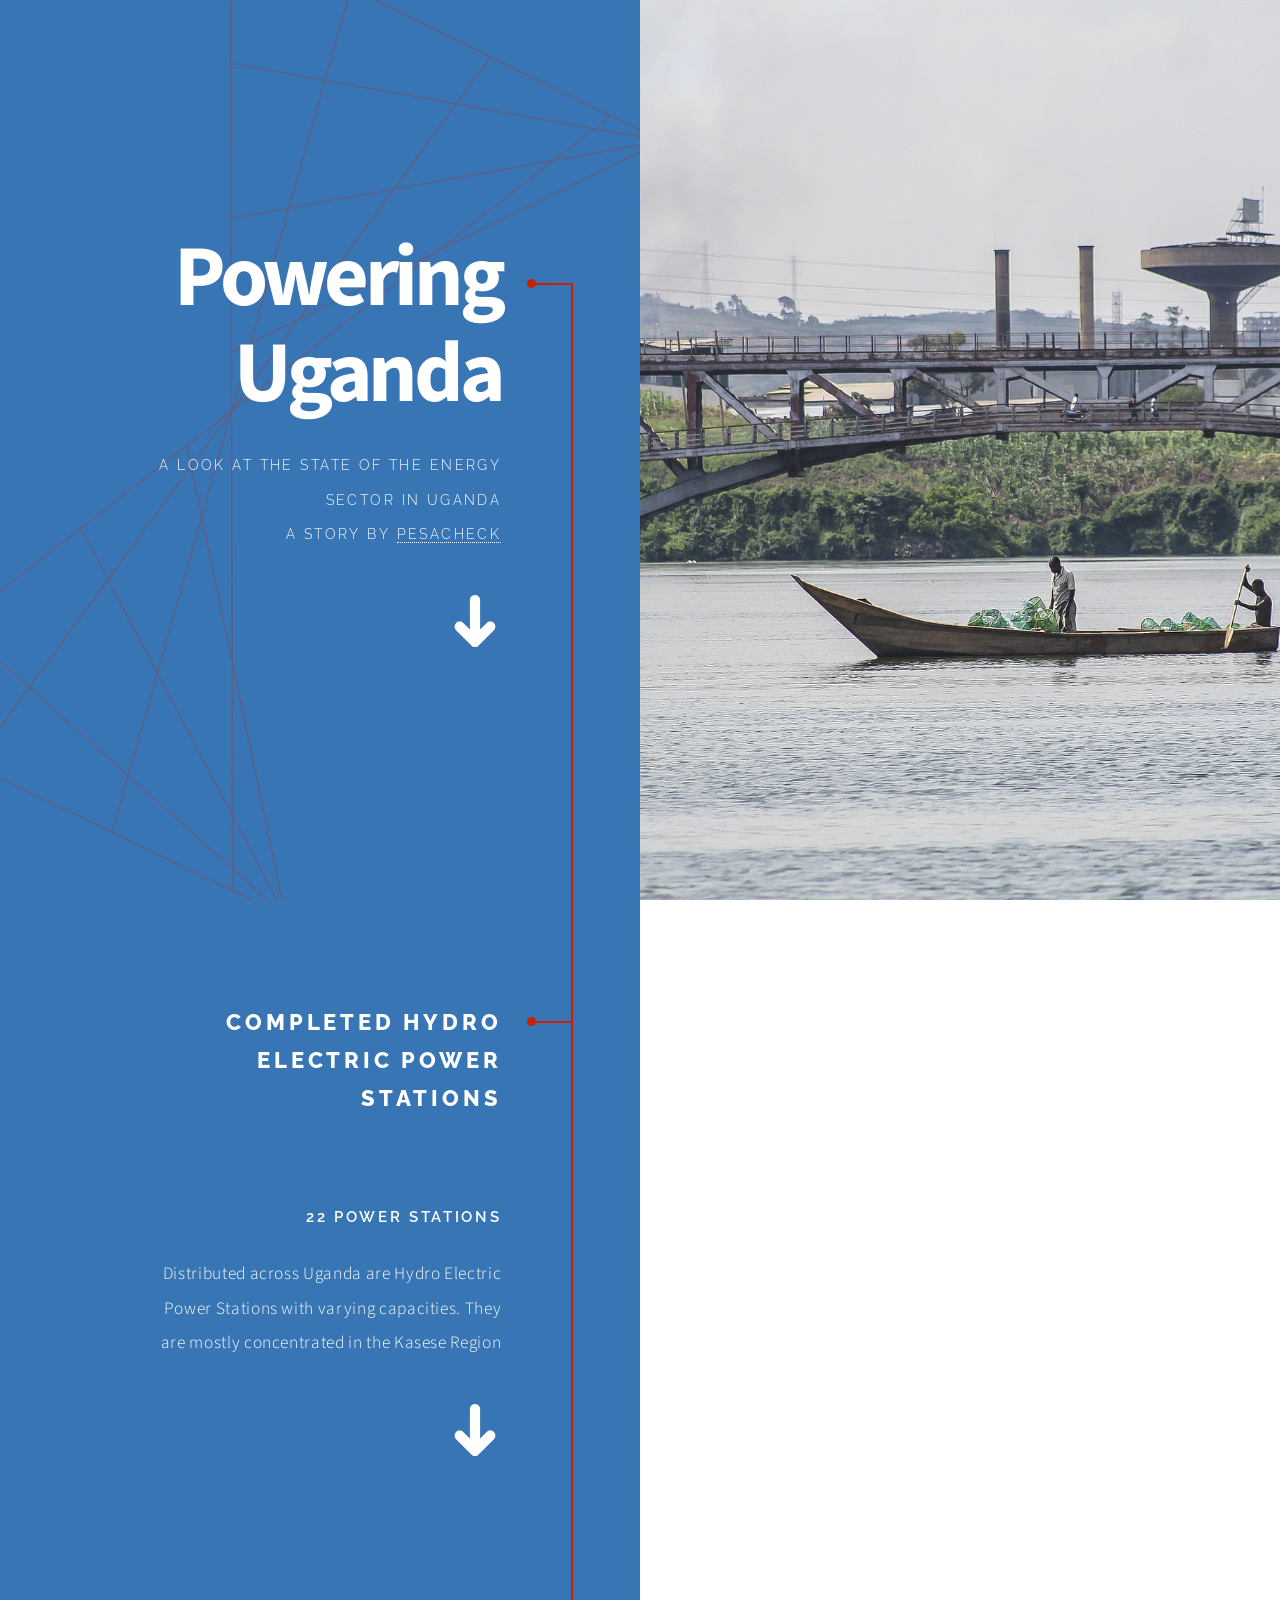
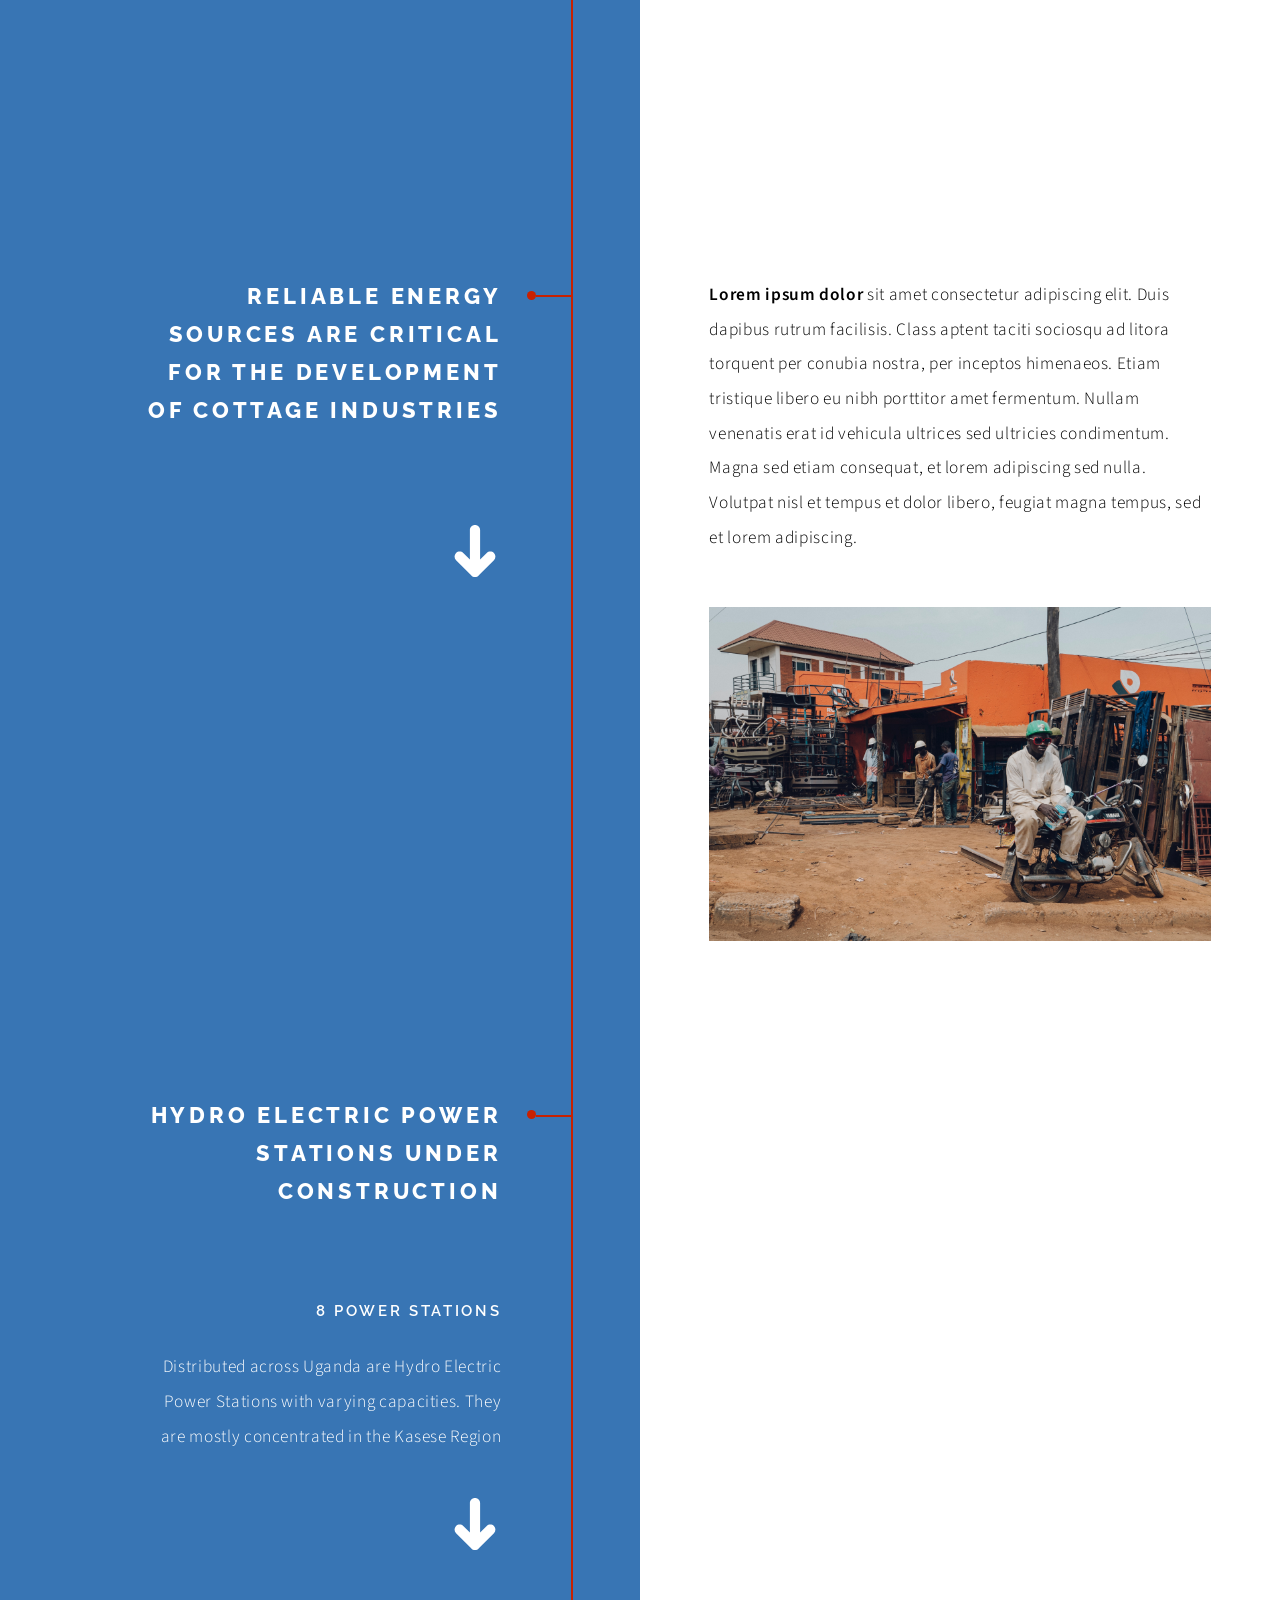
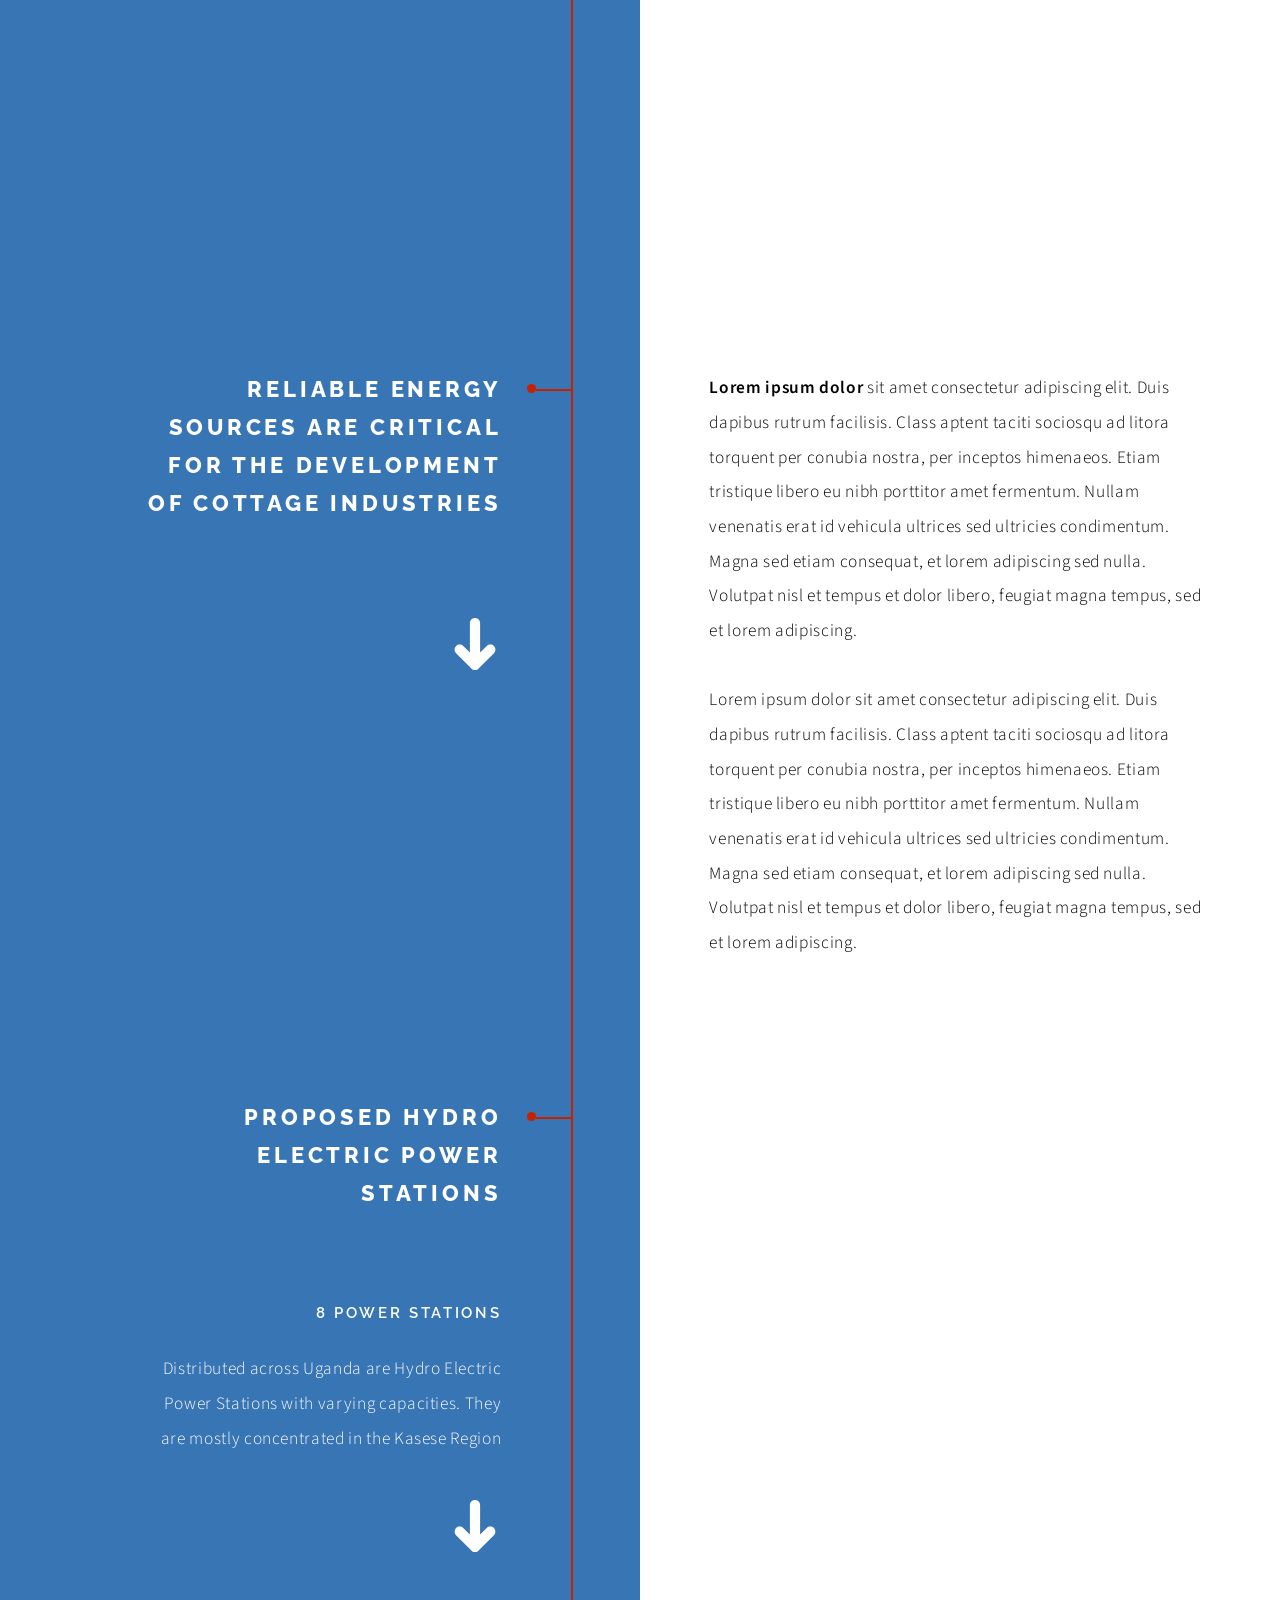
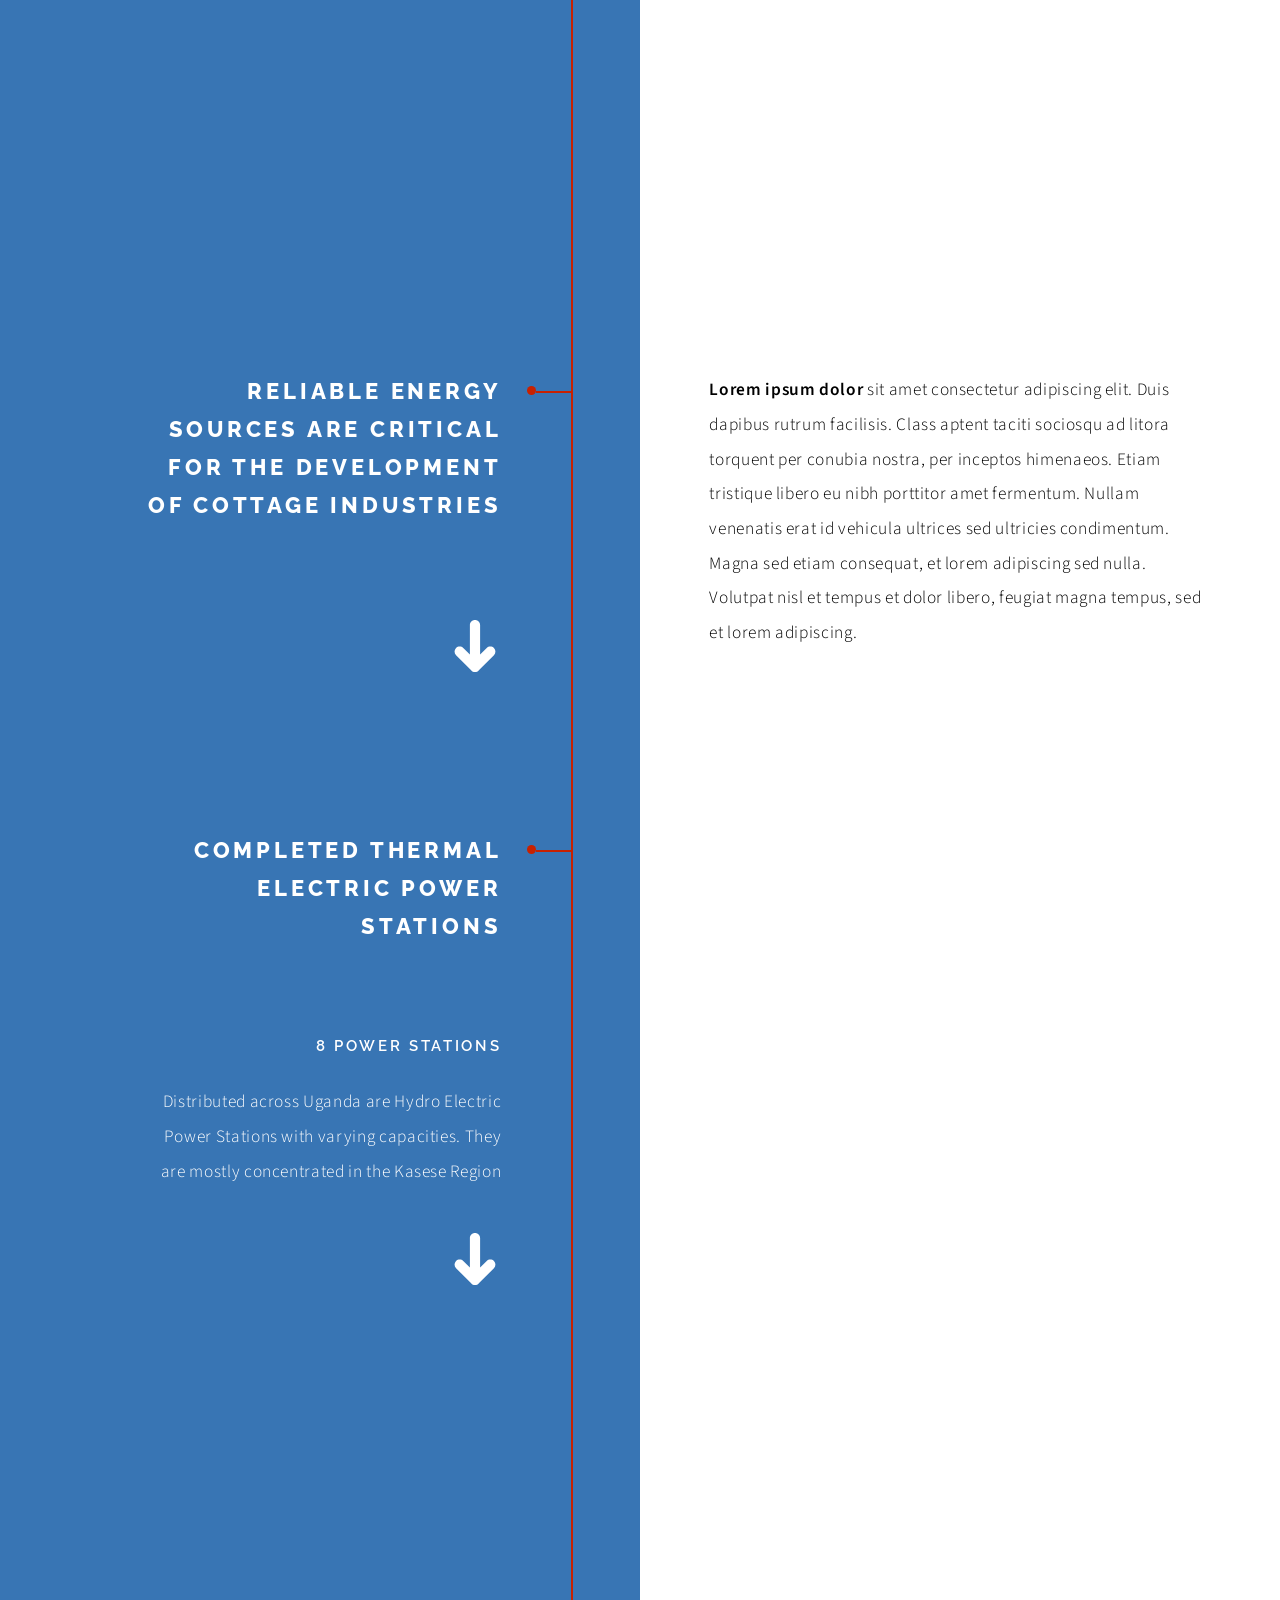
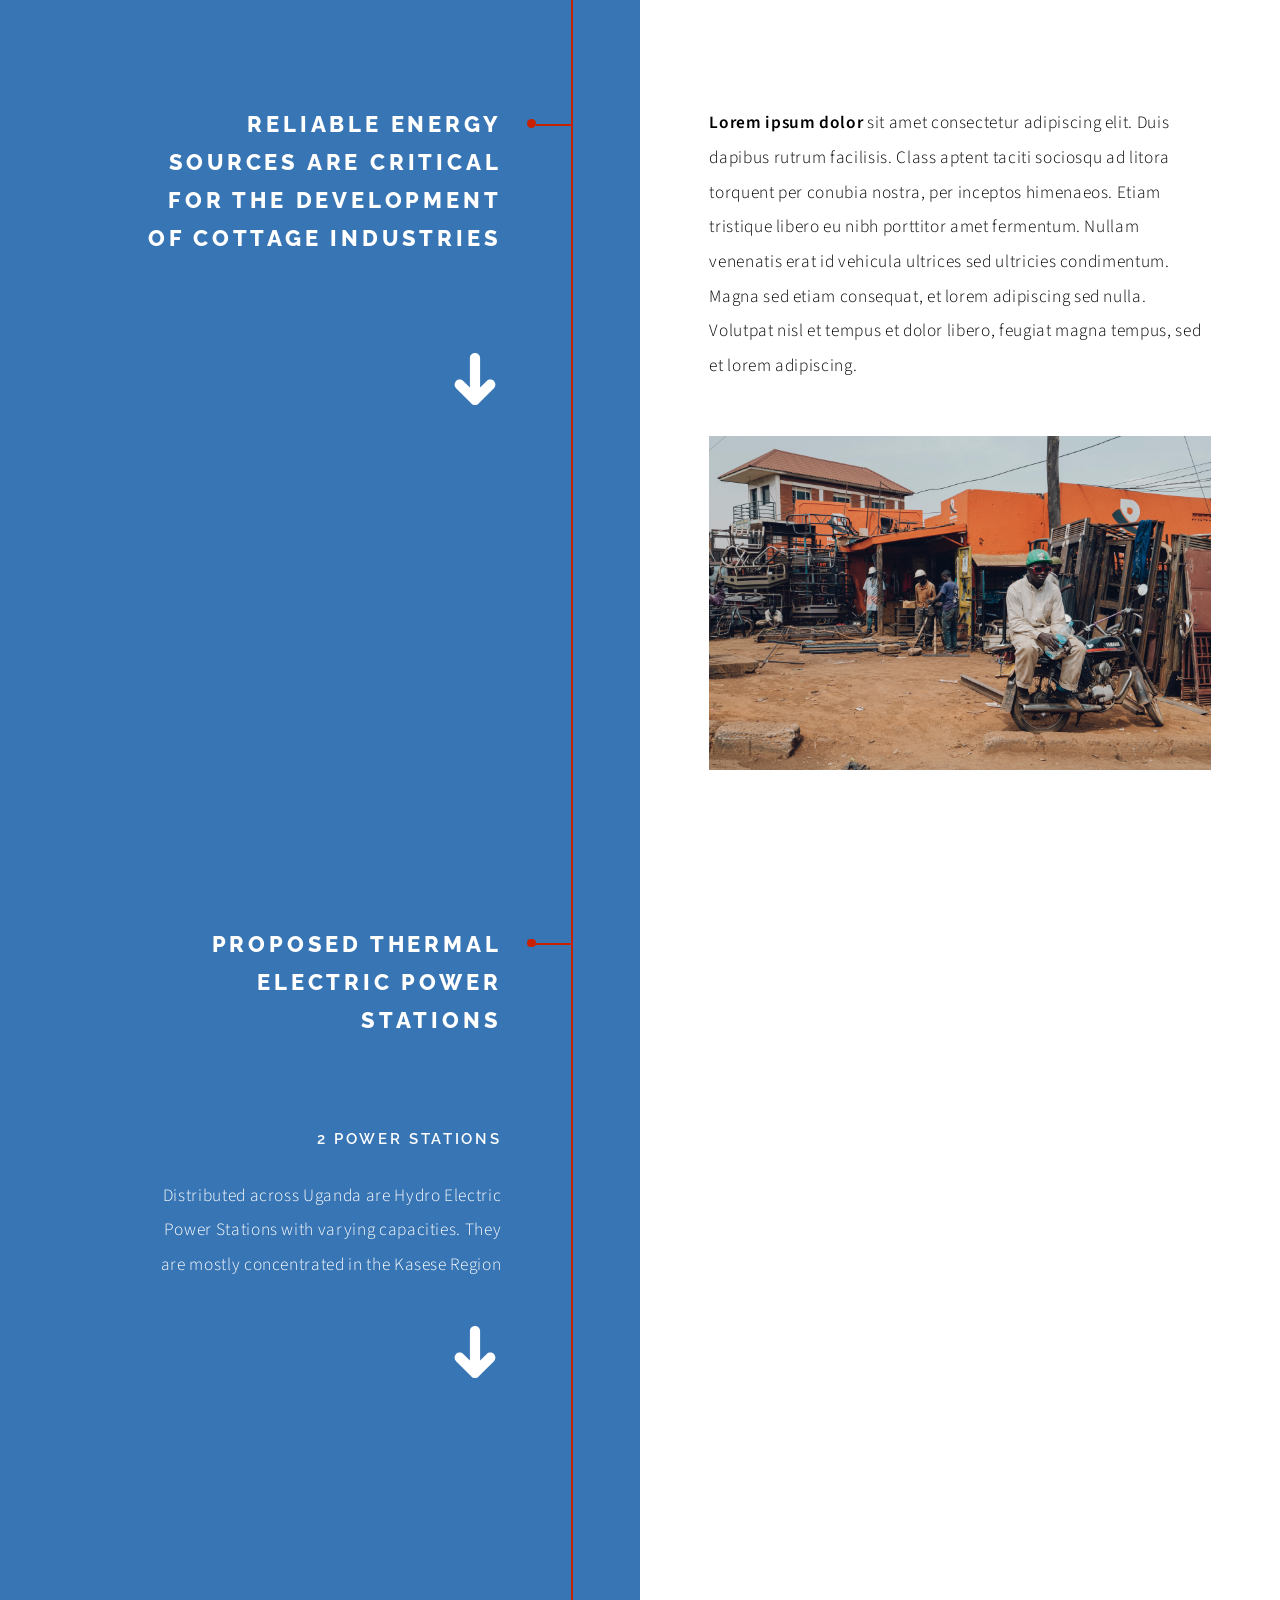
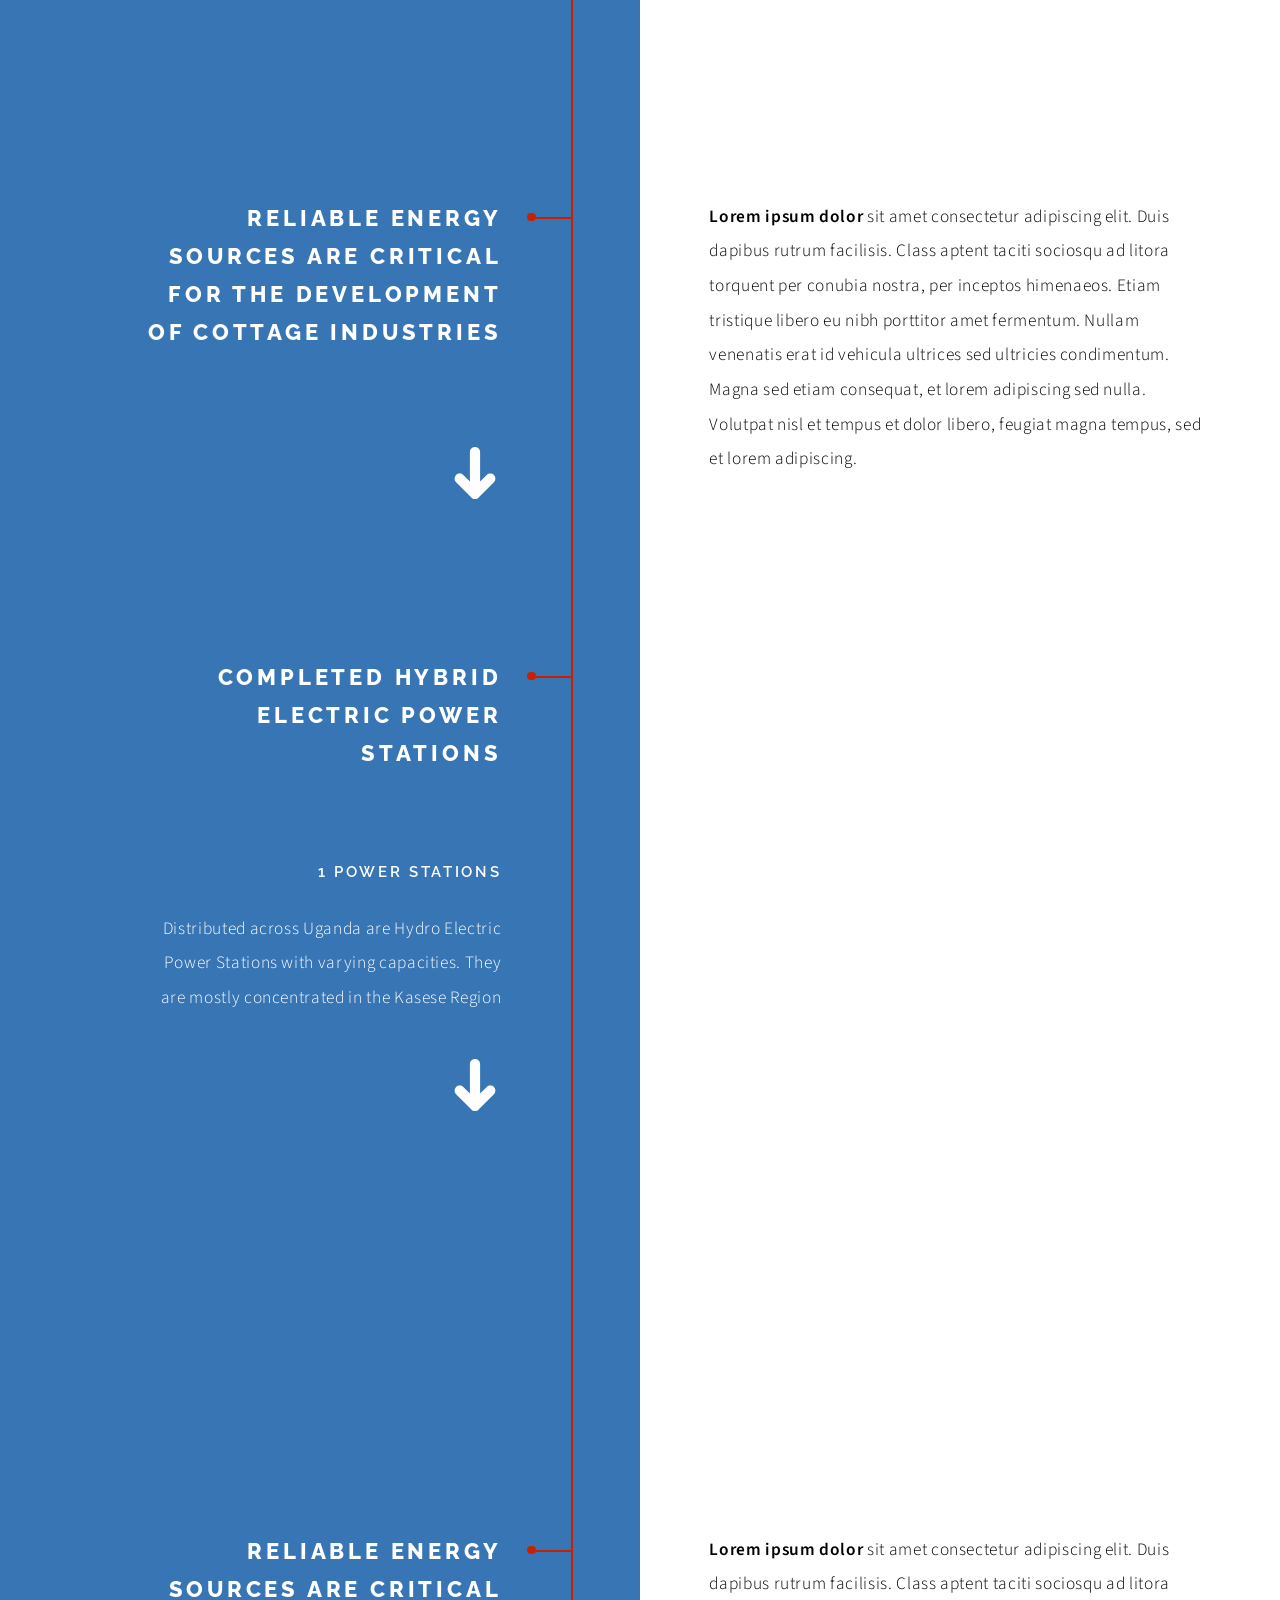
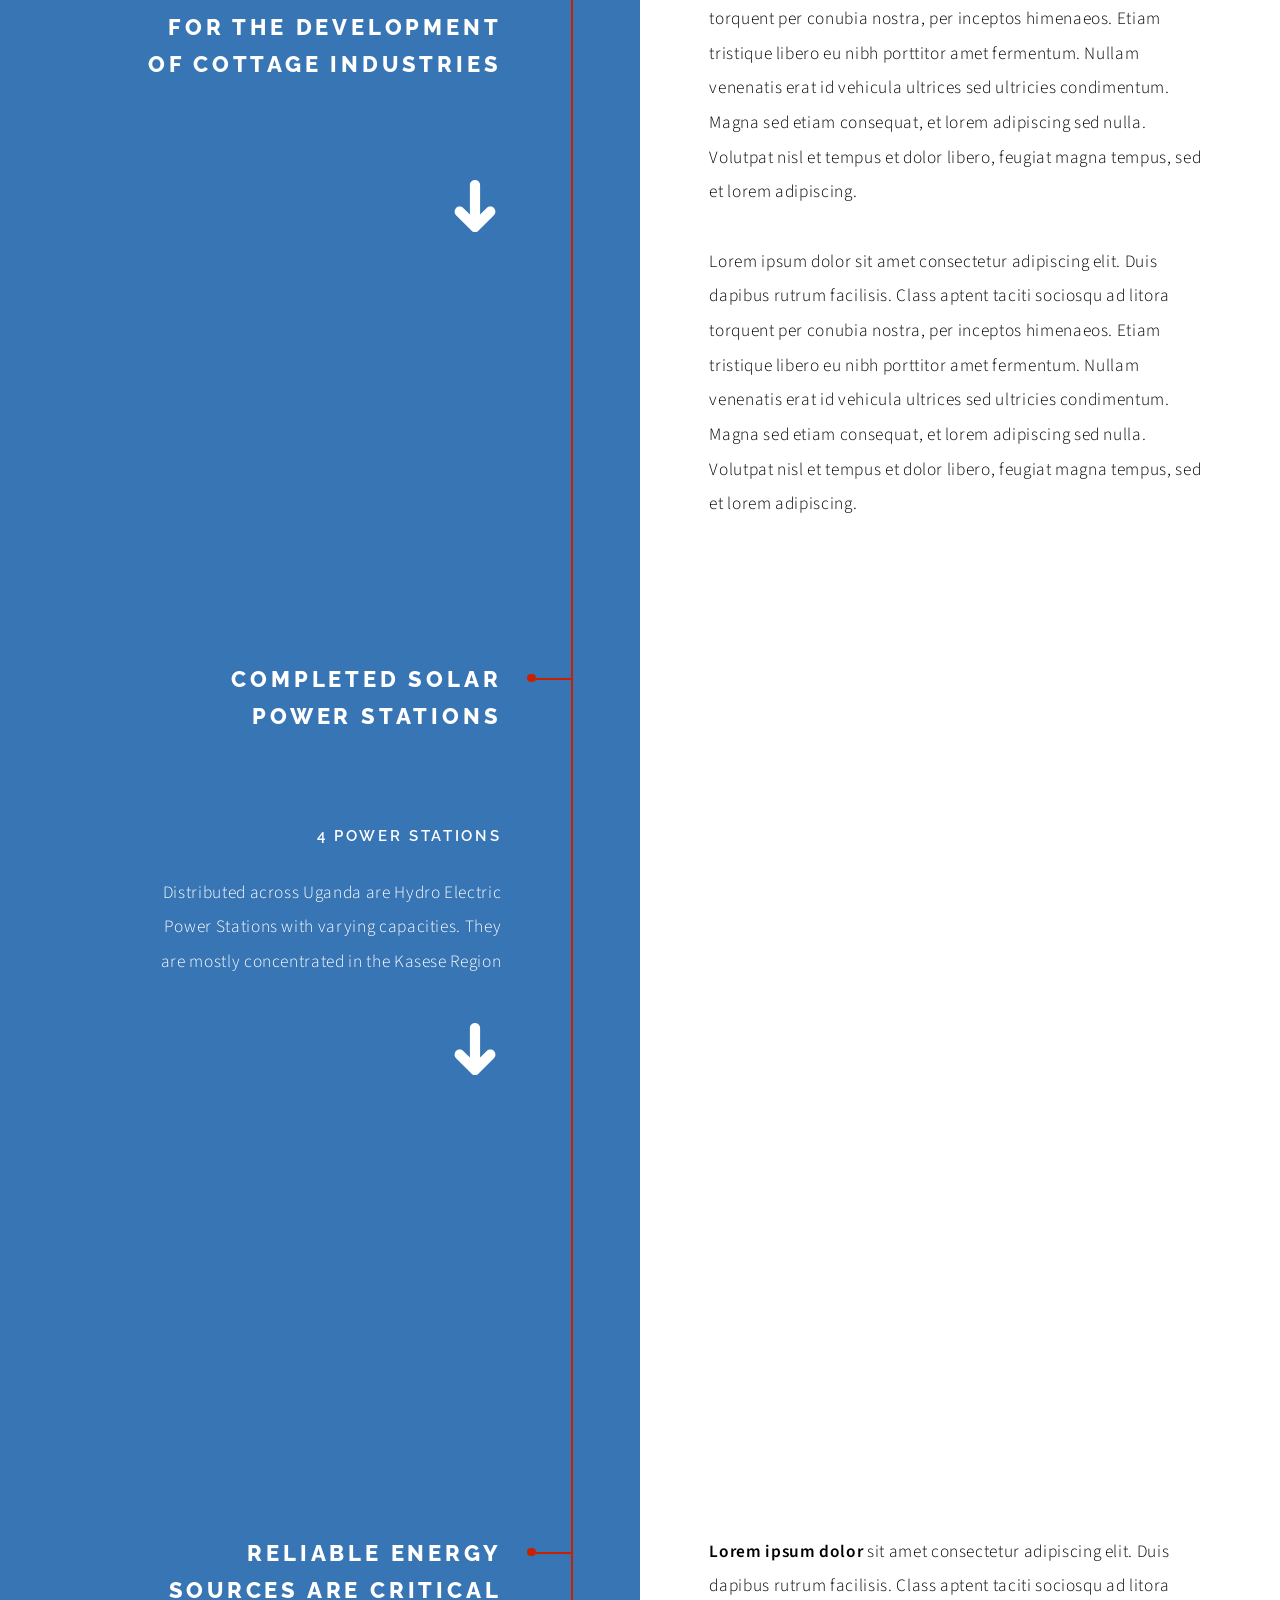
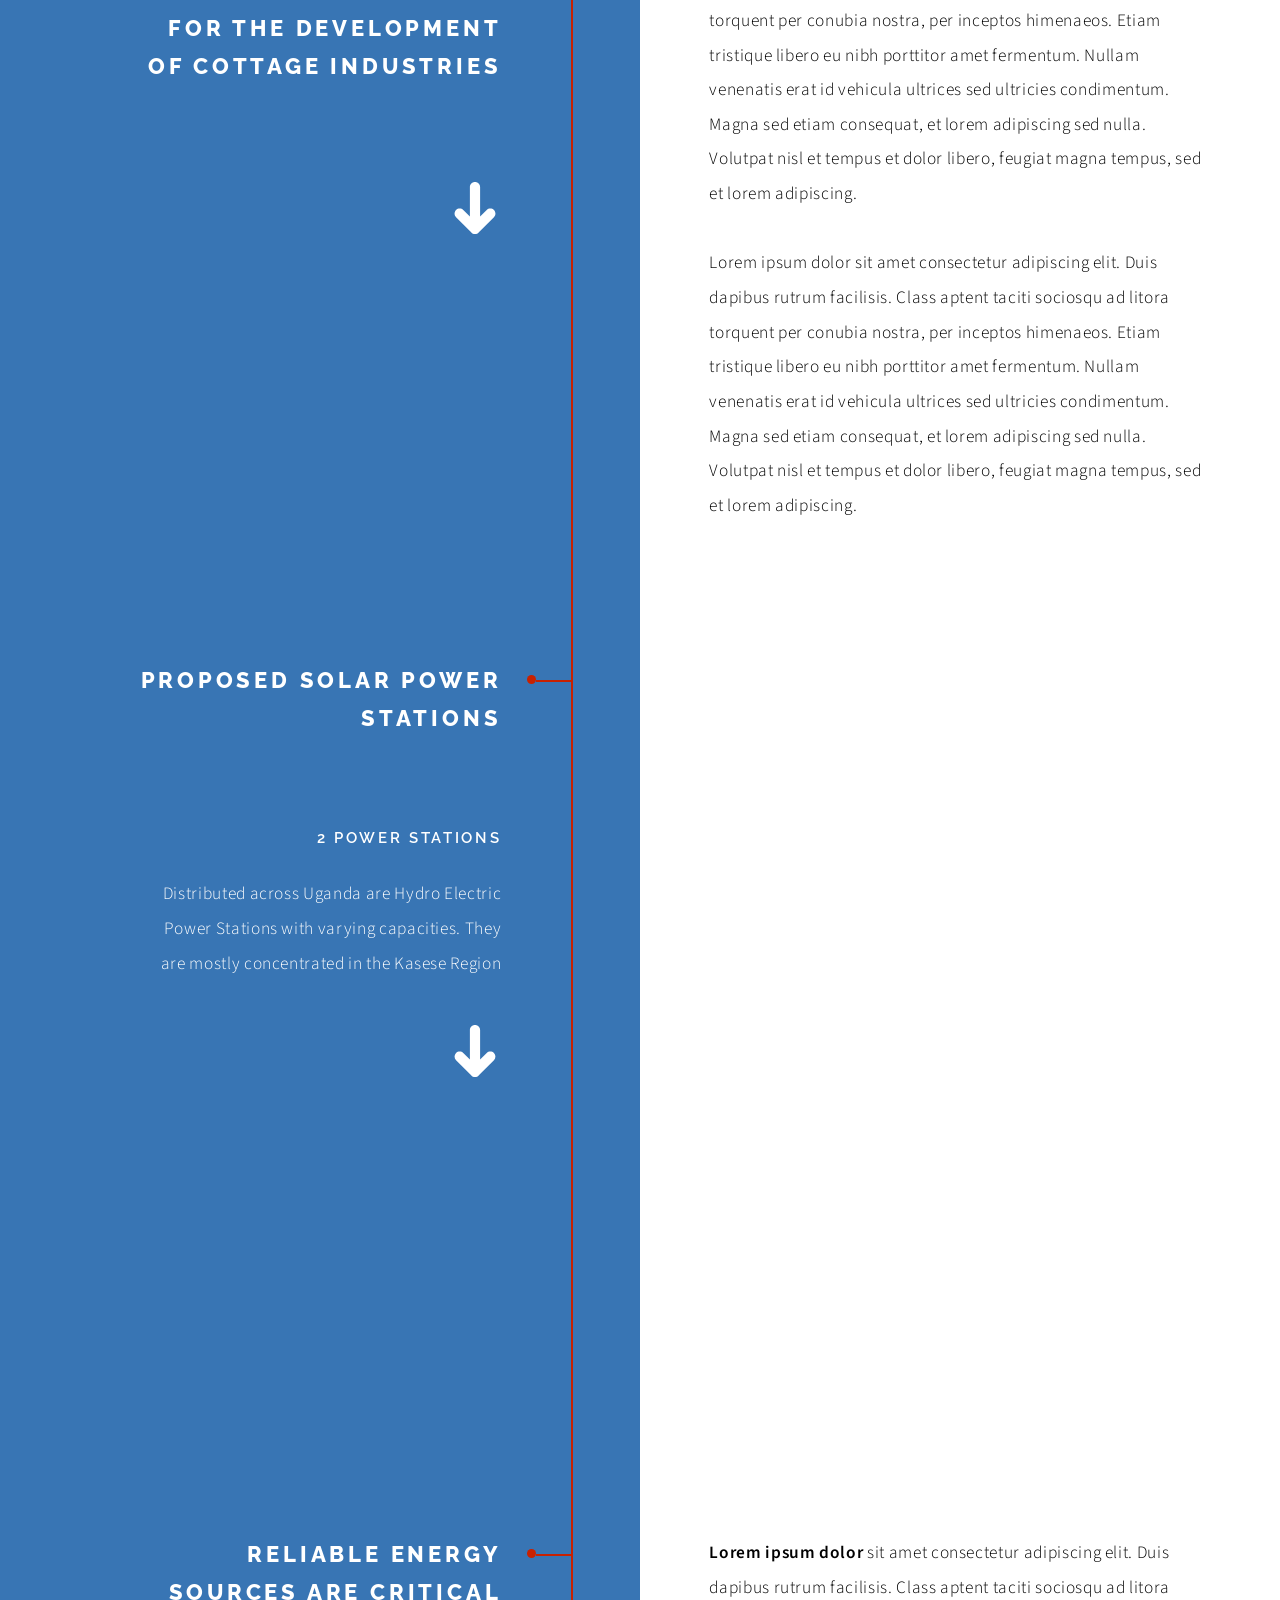
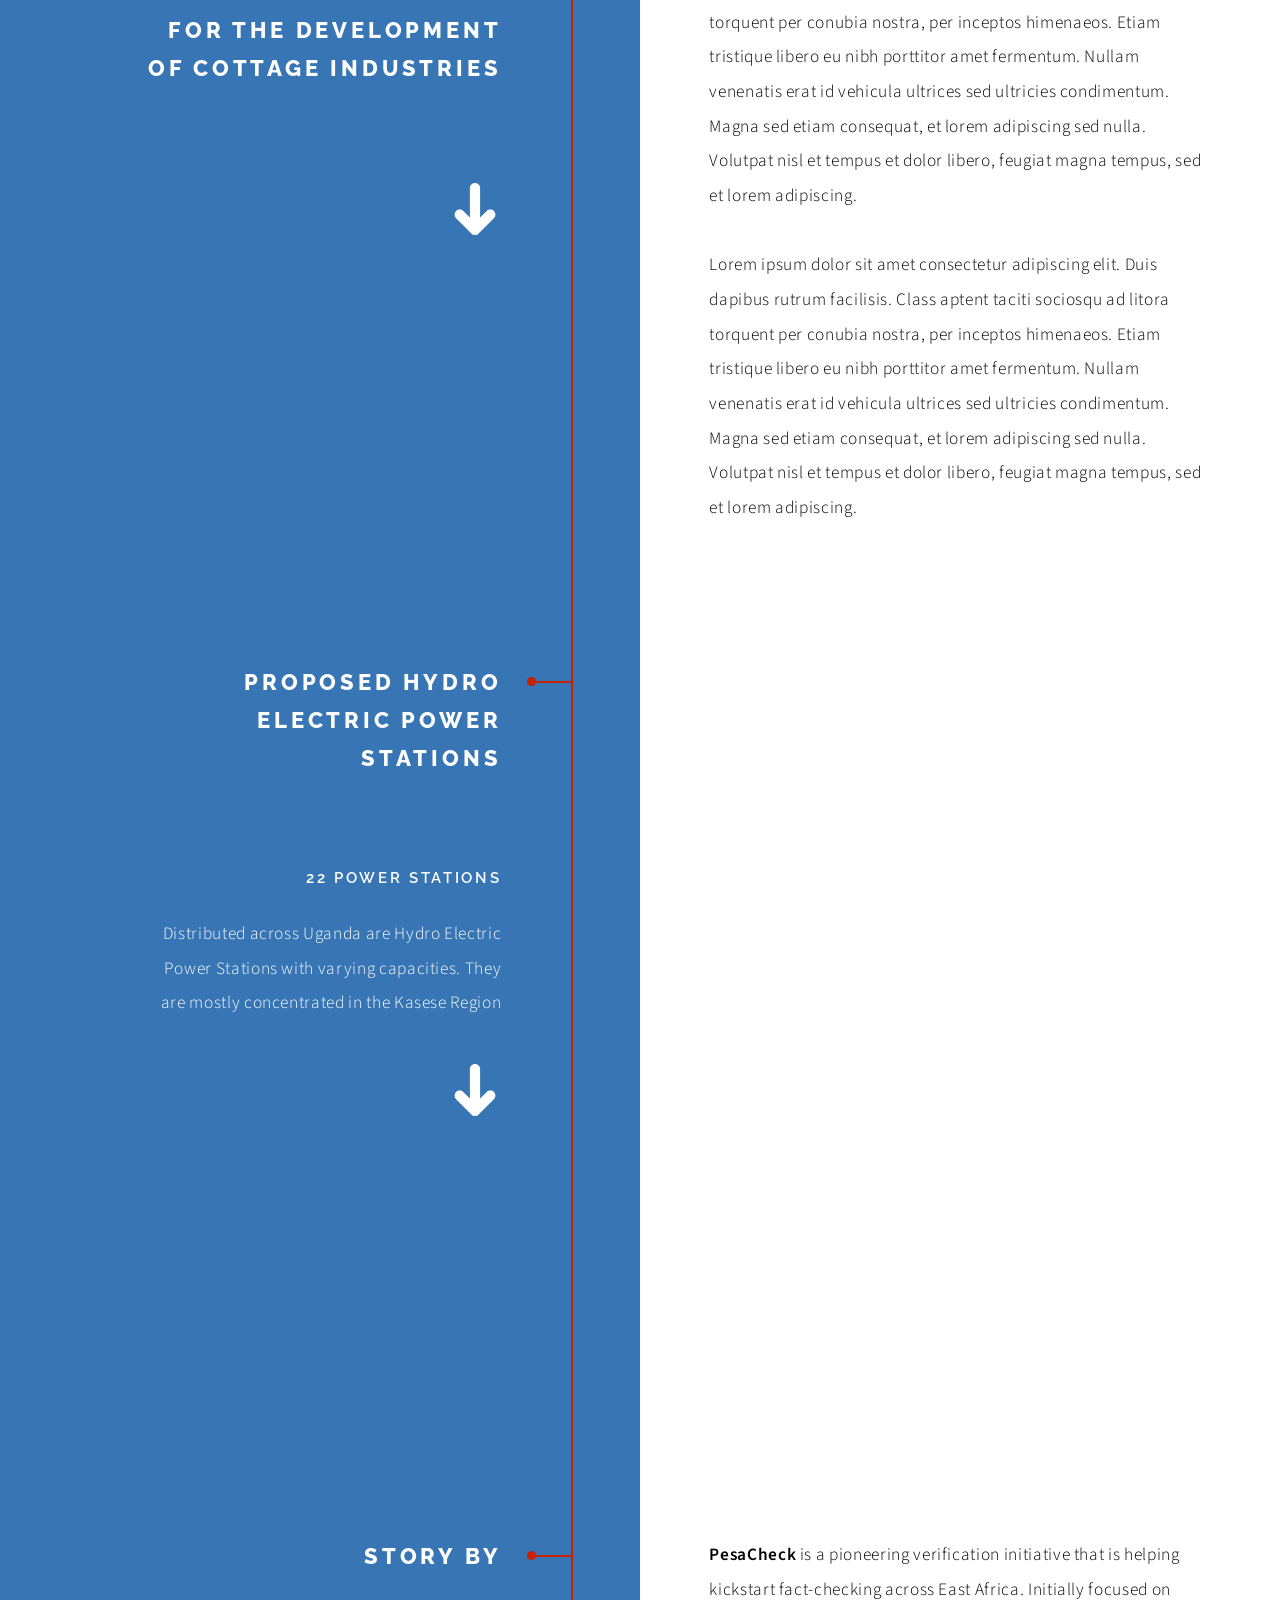
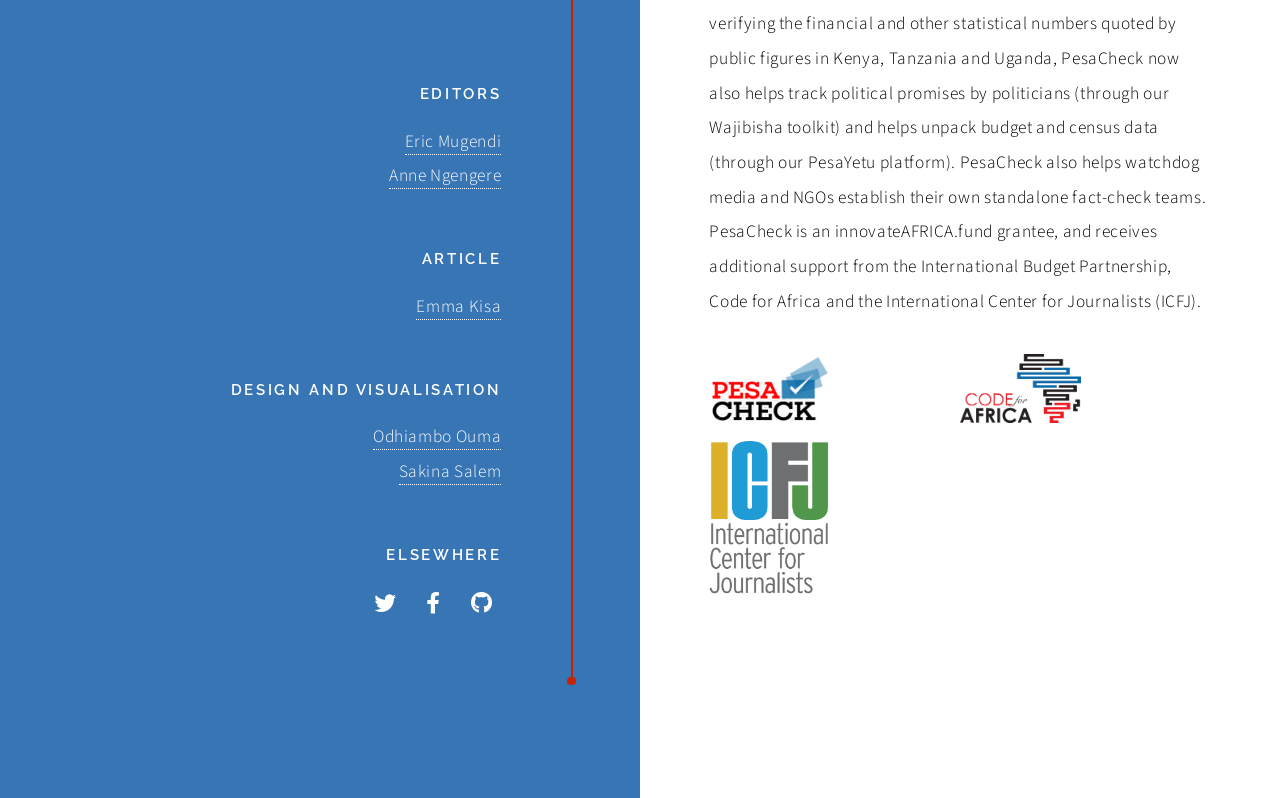
==== index.html @ bd3d48df "move from parent folder" ====
<!DOCTYPE HTML>
<!--
	Paradigm Shift by HTML5 UP
	html5up.net | @ajlkn
	Free for personal and commercial use under the CCA 3.0 license (html5up.net/license)
-->
<html>
	<head>
		<title>Power Stations in Uganda - A Story by PesaCheck</title>
		<meta charset="utf-8" />
		<meta name="viewport" content="width=device-width, initial-scale=1, user-scalable=no" />
		<meta name="description" content="" />
		<meta name="keywords" content="" />
		<link rel="stylesheet" href="assets/css/main.css" />
		<link rel="stylesheet" href="assets/css/custom.css" />
	</head>
	<body class="is-preload">

		<!-- Wrapper -->
			<div id="wrapper">

				<!-- Intro -->
					<section class="intro">
						<header>
							<h1>Powering Uganda</h1>
							<p>A Look at the State of the Energy Sector in Uganda </br> A story by <a href="https://twitter.com/pesacheck">PesaCheck</a></p>
							<ul class="actions">
								<li><a href="#first" class="arrow scrolly"><span class="label">Next</span></a></li>
							</ul>
						</header>
						<div class="content">
							<span class="image fill" data-position="center"><img src="images/nile.jpg" alt="River Nile" /></span>
						</div>

					</section>


				<!-- Section -->
					<section id="first">
						<header>
							<h2>Completed Hydro Electric Power Stations</h2>
							<h3>22 Power Stations</h3>
							<p>Distributed across Uganda are Hydro Electric Power Stations with varying capacities. They are mostly concentrated in the Kasese Region</p>
							<ul class="actions">
								<li><a href="#second" class="arrow scrolly"><span class="label">Next</span></a></li>
							</ul>
						</header>
						<div class="mapzangu">

									<iframe width="100%" height="100%" frameborder="0" src="https://codeforafrica.carto.com/viz/d57d158a-6e91-47b1-bb75-769692b0b7a0/embed_map" allowfullscreen webkitallowfullscreen mozallowfullscreen oallowfullscreen msallowfullscreen></iframe>

						</div>
					</section>

					<section id="second">
						<header>
							<h2>Reliable Energy Sources are Critical for the Development of Cottage Industries</h2>

							<ul class="actions">
								<li><a href="#third" class="arrow scrolly"><span class="label">Next</span></a></li>
							</ul>
						</header>
						<div class="content">
							<p style="color: black"><strong>Lorem ipsum dolor</strong> sit amet consectetur adipiscing elit. Duis dapibus rutrum facilisis. Class aptent taciti sociosqu ad litora torquent per conubia nostra, per inceptos himenaeos. Etiam tristique libero eu nibh porttitor amet fermentum. Nullam venenatis erat id vehicula ultrices sed ultricies condimentum. Magna sed etiam consequat, et lorem adipiscing sed nulla. Volutpat nisl et tempus et dolor libero, feugiat magna tempus, sed et lorem adipiscing.</p>
							<span class="image main"><img src="images/industries.jpg" alt="" /></span>
						</div>

					</section>

				<!-- Section -->
					<section id="third">
						<header>
							<h2>Hydro Electric Power Stations Under Construction</h2>
							<h3>8 Power Stations</h3>
							<p>Distributed across Uganda are Hydro Electric Power Stations with varying capacities. They are mostly concentrated in the Kasese Region</p>
							<ul class="actions">
								<li><a href="#fourth" class="arrow scrolly"><span class="label">Next</span></a></li>
							</ul>
						</header>
						<div class="mapzangu">

									<iframe width="100%" height="100%" frameborder="0" src="https://codeforafrica.carto.com/viz/0daa7e46-3738-4636-bd4a-eb4c90455ceb/embed_map" allowfullscreen webkitallowfullscreen mozallowfullscreen oallowfullscreen msallowfullscreen></iframe>

						</div>
					</section>

					<section id="fourth">
						<header>
							<h2>Reliable Energy Sources are Critical for the Development of Cottage Industries</h2>
							<ul class="actions">
								<li><a href="#fifth" class="arrow scrolly"><span class="label">Next</span></a></li>
							</ul>
						</header>
						<div class="content">
							<p style="color: black"><strong>Lorem ipsum dolor</strong> sit amet consectetur adipiscing elit. Duis dapibus rutrum facilisis. Class aptent taciti sociosqu ad litora torquent per conubia nostra, per inceptos himenaeos. Etiam tristique libero eu nibh porttitor amet fermentum. Nullam venenatis erat id vehicula ultrices sed ultricies condimentum. Magna sed etiam consequat, et lorem adipiscing sed nulla. Volutpat nisl et tempus et dolor libero, feugiat magna tempus, sed et lorem adipiscing.</p>
							<p style="color: black">Lorem ipsum dolor sit amet consectetur adipiscing elit. Duis dapibus rutrum facilisis. Class aptent taciti sociosqu ad litora torquent per conubia nostra, per inceptos himenaeos. Etiam tristique libero eu nibh porttitor amet fermentum. Nullam venenatis erat id vehicula ultrices sed ultricies condimentum. Magna sed etiam consequat, et lorem adipiscing sed nulla. Volutpat nisl et tempus et dolor libero, feugiat magna tempus, sed et lorem adipiscing.</p>

						</div>

					</section>

				<!-- Section -->
					<section id="fifth">
						<header>
							<h2>Proposed Hydro Electric Power Stations</h2>
							<h3>8 Power Stations</h3>
							<p>Distributed across Uganda are Hydro Electric Power Stations with varying capacities. They are mostly concentrated in the Kasese Region</p>

							<ul class="actions">
								<li><a href="#sixth" class="arrow scrolly"><span class="label">Next</span></a></li>
							</ul>
						</header>
						<div class="mapzangu">

									<iframe width="100%" height="100%" frameborder="0" src="https://codeforafrica.carto.com/viz/5121ccf1-a5aa-447b-bee0-e95ed8d04721/embed_map" allowfullscreen webkitallowfullscreen mozallowfullscreen oallowfullscreen msallowfullscreen></iframe>

						</div>

					</section>

					<section id="sixth">
						<header>
							<h2>Reliable Energy Sources are Critical for the Development of Cottage Industries</h2>
							<ul class="actions">
								<li><a href="#seventh" class="arrow scrolly"><span class="label">Next</span></a></li>
							</ul>
						</header>
						<div class="content">
							<p style="color: black"><strong>Lorem ipsum dolor</strong> sit amet consectetur adipiscing elit. Duis dapibus rutrum facilisis. Class aptent taciti sociosqu ad litora torquent per conubia nostra, per inceptos himenaeos. Etiam tristique libero eu nibh porttitor amet fermentum. Nullam venenatis erat id vehicula ultrices sed ultricies condimentum. Magna sed etiam consequat, et lorem adipiscing sed nulla. Volutpat nisl et tempus et dolor libero, feugiat magna tempus, sed et lorem adipiscing.</p>

							<div style="padding-bottom: 1em;" class="flourish-embed" data-src="visualisation/650035"></div><script src="https://public.flourish.studio/resources/embed.js"></script>

						</div>

					</section>

				<!-- Section -->

					<section id="seventh">
						<header>
							<h2>Completed Thermal Electric Power Stations</h2>
							<h3>8 Power Stations</h3>
							<p>Distributed across Uganda are Hydro Electric Power Stations with varying capacities. They are mostly concentrated in the Kasese Region</p>

							<ul class="actions">
								<li><a href="#eighth" class="arrow scrolly"><span class="label">Next</span></a></li>
							</ul>

						</header>
						<div class="mapzangu">

									<iframe width="100%" height="100%" frameborder="0" src="https://codeforafrica.carto.com/viz/5121ccf1-a5aa-447b-bee0-e95ed8d04721/embed_map" allowfullscreen webkitallowfullscreen mozallowfullscreen oallowfullscreen msallowfullscreen></iframe>

						</div>

					</section>

				<!-- Section -->

				<section id="eighth">
					<header>
						<h2>Reliable Energy Sources are Critical for the Development of Cottage Industries</h2>
						<ul class="actions">
							<li><a href="#nine" class="arrow scrolly"><span class="label">Next</span></a></li>
						</ul>
					</header>
					<div class="content">
						<p style="color: black"><strong>Lorem ipsum dolor</strong> sit amet consectetur adipiscing elit. Duis dapibus rutrum facilisis. Class aptent taciti sociosqu ad litora torquent per conubia nostra, per inceptos himenaeos. Etiam tristique libero eu nibh porttitor amet fermentum. Nullam venenatis erat id vehicula ultrices sed ultricies condimentum. Magna sed etiam consequat, et lorem adipiscing sed nulla. Volutpat nisl et tempus et dolor libero, feugiat magna tempus, sed et lorem adipiscing.</p>
						<span class="image main"><img src="images/industries.jpg" alt="" /></span>
					</div>

				</section>

			<!-- Section -->

				<section id="nine">
					<header>
						<h2>Proposed Thermal Electric Power Stations</h2>
						<h3>2 Power Stations</h3>
						<p>Distributed across Uganda are Hydro Electric Power Stations with varying capacities. They are mostly concentrated in the Kasese Region</p>

						<ul class="actions">
							<li><a href="#ten" class="arrow scrolly"><span class="label">Next</span></a></li>
						</ul>
					</header>
					<div class="mapzangu">

								<iframe width="100%" height="100%" frameborder="0" src="https://codeforafrica.carto.com/viz/5121ccf1-a5aa-447b-bee0-e95ed8d04721/embed_map" allowfullscreen webkitallowfullscreen mozallowfullscreen oallowfullscreen msallowfullscreen></iframe>

					</div>

				</section>

			<!-- Section -->
			<section id="ten">
				<header>
					<h2>Reliable Energy Sources are Critical for the Development of Cottage Industries</h2>
					<ul class="actions">
						<li><a href="#eleven" class="arrow scrolly"><span class="label">Next</span></a></li>
					</ul>
				</header>
				<div class="content">
					<p style="color: black"><strong>Lorem ipsum dolor</strong> sit amet consectetur adipiscing elit. Duis dapibus rutrum facilisis. Class aptent taciti sociosqu ad litora torquent per conubia nostra, per inceptos himenaeos. Etiam tristique libero eu nibh porttitor amet fermentum. Nullam venenatis erat id vehicula ultrices sed ultricies condimentum. Magna sed etiam consequat, et lorem adipiscing sed nulla. Volutpat nisl et tempus et dolor libero, feugiat magna tempus, sed et lorem adipiscing.</p>

					<div style="padding-bottom: 1em;" class="flourish-embed" data-src="visualisation/650035"></div><script src="https://public.flourish.studio/resources/embed.js"></script>

				</div>

			</section>

		<!-- Section -->


			<section id="eleven">
				<header>
					<h2>Completed Hybrid Electric Power Stations</h2>
					<h3>1 Power Stations</h3>
					<p>Distributed across Uganda are Hydro Electric Power Stations with varying capacities. They are mostly concentrated in the Kasese Region</p>

					<ul class="actions">
						<li><a href="#twelve" class="arrow scrolly"><span class="label">Next</span></a></li>
					</ul>
				</header>
				<div class="mapzangu">

							<iframe width="100%" height="100%" frameborder="0" src="https://codeforafrica.carto.com/viz/5121ccf1-a5aa-447b-bee0-e95ed8d04721/embed_map" allowfullscreen webkitallowfullscreen mozallowfullscreen oallowfullscreen msallowfullscreen></iframe>

				</div>

			</section>

		<!-- Section -->

		<section id="twelve">
			<header>
				<h2>Reliable Energy Sources are Critical for the Development of Cottage Industries</h2>
				<ul class="actions">
					<li><a href="#thirteen" class="arrow scrolly"><span class="label">Next</span></a></li>
				</ul>
			</header>
			<div class="content">
				<p style="color: black"><strong>Lorem ipsum dolor</strong> sit amet consectetur adipiscing elit. Duis dapibus rutrum facilisis. Class aptent taciti sociosqu ad litora torquent per conubia nostra, per inceptos himenaeos. Etiam tristique libero eu nibh porttitor amet fermentum. Nullam venenatis erat id vehicula ultrices sed ultricies condimentum. Magna sed etiam consequat, et lorem adipiscing sed nulla. Volutpat nisl et tempus et dolor libero, feugiat magna tempus, sed et lorem adipiscing.</p>
				<p style="color: black">Lorem ipsum dolor sit amet consectetur adipiscing elit. Duis dapibus rutrum facilisis. Class aptent taciti sociosqu ad litora torquent per conubia nostra, per inceptos himenaeos. Etiam tristique libero eu nibh porttitor amet fermentum. Nullam venenatis erat id vehicula ultrices sed ultricies condimentum. Magna sed etiam consequat, et lorem adipiscing sed nulla. Volutpat nisl et tempus et dolor libero, feugiat magna tempus, sed et lorem adipiscing.</p>

			</div>

		</section>

	<!-- Section -->

		<section id="thirteen">
			<header>
				<h2>Completed Solar Power Stations</h2>
				<h3>4 Power Stations</h3>
				<p>Distributed across Uganda are Hydro Electric Power Stations with varying capacities. They are mostly concentrated in the Kasese Region</p>

				<ul class="actions">
					<li><a href="#fourteen" class="arrow scrolly"><span class="label">Next</span></a></li>
				</ul>
			</header>
			<div class="mapzangu">

						<iframe width="100%" height="100%" frameborder="0" src="https://codeforafrica.carto.com/viz/5121ccf1-a5aa-447b-bee0-e95ed8d04721/embed_map" allowfullscreen webkitallowfullscreen mozallowfullscreen oallowfullscreen msallowfullscreen></iframe>

			</div>

		</section>

	<!-- Section -->

	<section id="fourteen">
		<header>
			<h2>Reliable Energy Sources are Critical for the Development of Cottage Industries</h2>
			<ul class="actions">
				<li><a href="#fifteen" class="arrow scrolly"><span class="label">Next</span></a></li>
			</ul>
		</header>
		<div class="content">
			<p style="color: black"><strong>Lorem ipsum dolor</strong> sit amet consectetur adipiscing elit. Duis dapibus rutrum facilisis. Class aptent taciti sociosqu ad litora torquent per conubia nostra, per inceptos himenaeos. Etiam tristique libero eu nibh porttitor amet fermentum. Nullam venenatis erat id vehicula ultrices sed ultricies condimentum. Magna sed etiam consequat, et lorem adipiscing sed nulla. Volutpat nisl et tempus et dolor libero, feugiat magna tempus, sed et lorem adipiscing.</p>
			<p style="color: black">Lorem ipsum dolor sit amet consectetur adipiscing elit. Duis dapibus rutrum facilisis. Class aptent taciti sociosqu ad litora torquent per conubia nostra, per inceptos himenaeos. Etiam tristique libero eu nibh porttitor amet fermentum. Nullam venenatis erat id vehicula ultrices sed ultricies condimentum. Magna sed etiam consequat, et lorem adipiscing sed nulla. Volutpat nisl et tempus et dolor libero, feugiat magna tempus, sed et lorem adipiscing.</p>

		</div>

	</section>

<!-- Section -->

	<section id="fifteen">
		<header>
			<h2>Proposed Solar Power Stations</h2>
			<h3>2 Power Stations</h3>
			<p>Distributed across Uganda are Hydro Electric Power Stations with varying capacities. They are mostly concentrated in the Kasese Region</p>

			<ul class="actions">
				<li><a href="#sixteen" class="arrow scrolly"><span class="label">Next</span></a></li>
			</ul>
		</header>
		<div class="mapzangu">

					<iframe width="100%" height="100%" frameborder="0" src="https://codeforafrica.carto.com/viz/5121ccf1-a5aa-447b-bee0-e95ed8d04721/embed_map" allowfullscreen webkitallowfullscreen mozallowfullscreen oallowfullscreen msallowfullscreen></iframe>

		</div>

	</section>

<!-- Section -->

<section id="sixteen">
	<header>
		<h2>Reliable Energy Sources are Critical for the Development of Cottage Industries</h2>

		<ul class="actions">
			<li><a href="#seventeen" class="arrow scrolly"><span class="label">Next</span></a></li>
		</ul>
	</header>
	<div class="content">
		<p style="color: black;"><strong>Lorem ipsum dolor</strong> sit amet consectetur adipiscing elit. Duis dapibus rutrum facilisis. Class aptent taciti sociosqu ad litora torquent per conubia nostra, per inceptos himenaeos. Etiam tristique libero eu nibh porttitor amet fermentum. Nullam venenatis erat id vehicula ultrices sed ultricies condimentum. Magna sed etiam consequat, et lorem adipiscing sed nulla. Volutpat nisl et tempus et dolor libero, feugiat magna tempus, sed et lorem adipiscing.</p>
		<p style="color: black;">Lorem ipsum dolor sit amet consectetur adipiscing elit. Duis dapibus rutrum facilisis. Class aptent taciti sociosqu ad litora torquent per conubia nostra, per inceptos himenaeos. Etiam tristique libero eu nibh porttitor amet fermentum. Nullam venenatis erat id vehicula ultrices sed ultricies condimentum. Magna sed etiam consequat, et lorem adipiscing sed nulla. Volutpat nisl et tempus et dolor libero, feugiat magna tempus, sed et lorem adipiscing.</p>

	</div>

</section>

<!-- Section -->

<section id="seventeen">
	<header>
		<h2>Proposed Hydro Electric Power Stations</h2>
		<h3>22 Power Stations</h3>
		<p>Distributed across Uganda are Hydro Electric Power Stations with varying capacities. They are mostly concentrated in the Kasese Region</p>
		<ul class="actions">
			<li><a href="#eighteen" class="arrow scrolly"><span class="label">Next</span></a></li>
		</ul>
	</header>
	<div class="mapzangu">

				<iframe width="100%" height="100%" frameborder="0" src="https://codeforafrica.carto.com/viz/5121ccf1-a5aa-447b-bee0-e95ed8d04721/embed_map" allowfullscreen webkitallowfullscreen mozallowfullscreen oallowfullscreen msallowfullscreen></iframe>

	</div>

</section>


					<section id="eighteen">
						<header>
							<h2>Story By</h2>
						</header>
						<div class="content">
							<p style="color: black;"><strong>PesaCheck</strong> is a pioneering verification initiative that is helping kickstart fact-checking across East Africa. Initially focused on verifying the financial and other statistical numbers quoted by public figures in Kenya, Tanzania and Uganda, PesaCheck now also helps track political promises by politicians (through our Wajibisha toolkit) and helps unpack budget and census data (through our PesaYetu platform). PesaCheck also helps watchdog media and NGOs establish their own standalone fact-check teams. PesaCheck is an innovateAFRICA.fund grantee, and receives additional support from the International Budget Partnership, Code for Africa and the International Center for Journalists (ICFJ).</p>

							<div class="content">
								<div>
									<ul class="feature-icons">
										<li><span class="image partners"><img src="images/gallery/fulls/pesacheck.png" alt="" /></span></li>
										<li><span class="image partners"><img src="images/gallery/fulls/cfa.png" alt="" /></span></li>
										<li><span class="image partners"><img src="images/gallery/fulls/icfjLogo.png" alt="" /></span></li>

									</ul>
								</div>
							</div>


						</div>
						<footer>
							<ul class="items">
								<li>
									<h3>Editors</h3>
									<a href="#">Eric Mugendi</a><br>
									<a href="#">Anne Ngengere</a>
								</li>
								<li>
									<h3>Article</h3>
									<a href="#">Emma Kisa</a>
								</li>
								<li>
									<h3>Design and visualisation</h3>
									<a href="#"><span>Odhiambo Ouma</span></a><br>
									<a href="#"><span>Sakina Salem</span></a>

								</li>
								<li>
									<h3>Elsewhere</h3>
									<ul class="icons">
										<li><a href="#" class="icon brands fa-twitter"><span class="label">Twitter</span></a></li>
										<li><a href="#" class="icon brands fa-facebook-f"><span class="label">Facebook</span></a></li>
										<li><a href="#" class="icon brands fa-github"><span class="label">GitHub</span></a></li>
									</ul>
								</li>
							</ul>
						</footer>
					</section>



			</div>

		<!-- Scripts -->
			<script src="assets/js/jquery.min.js"></script>
			<script src="assets/js/jquery.scrolly.min.js"></script>
			<script src="assets/js/browser.min.js"></script>
			<script src="assets/js/breakpoints.min.js"></script>
			<script src="assets/js/util.js"></script>
			<script src="assets/js/main.js"></script>

	</body>
</html>
---- assets/css/main.css ----
@import url(fontawesome-all.min.css);
@import url("https://fonts.googleapis.com/css?family=Source+Sans+Pro:300,600,700,300i,600i,700i|Raleway:600,800");

/*
	Paradigm Shift by HTML5 UP
	html5up.net | @ajlkn
	Free for personal and commercial use under the CCA 3.0 license (html5up.net/license)
*/

html, body, div, span, applet, object,
iframe, h1, h2, h3, h4, h5, h6, p, blockquote,
pre, a, abbr, acronym, address, big, cite,
code, del, dfn, em, img, ins, kbd, q, s, samp,
small, strike, strong, sub, sup, tt, var, b,
u, i, center, dl, dt, dd, ol, ul, li, fieldset,
form, label, legend, table, caption, tbody,
tfoot, thead, tr, th, td, article, aside,
canvas, details, embed, figure, figcaption,
footer, header, hgroup, menu, nav, output, ruby,
section, summary, time, mark, audio, video {
	margin: 0;
	padding: 0;
	border: 0;
	font-size: 100%;
	font: inherit;
	vertical-align: baseline;}

article, aside, details, figcaption, figure,
footer, header, hgroup, menu, nav, section {
	display: block;}

body {
	line-height: 1;
}

ol, ul {
	list-style: none;
}

blockquote, q {
	quotes: none;
}

	blockquote:before, blockquote:after, q:before, q:after {
		content: '';
		content: none;
	}

table {
	border-collapse: collapse;
	border-spacing: 0;
}

body {
	-webkit-text-size-adjust: none;
}

mark {
	background-color: transparent;
	color: inherit;
}

input::-moz-focus-inner {
	border: 0;
	padding: 0;
}

input, select, textarea {
	-moz-appearance: none;
	-webkit-appearance: none;
	-ms-appearance: none;
	appearance: none;
}

/* Basic */

	@-ms-viewport {
		width: device-width;
	}

	body {
		-ms-overflow-style: scrollbar;
	}

	@media screen and (max-width: 480px) {

		html, body {
			min-width: 320px;
		}

	}

	html {
		box-sizing: border-box;
	}

	*, *:before, *:after {
		box-sizing: inherit;
	}

	html {
		overflow-x: hidden;
	}

	body {
		background: #ffffff;
		overflow-x: hidden;
	}

		body.is-preload *, body.is-preload *:before, body.is-preload *:after {
			-moz-animation: none !important;
			-webkit-animation: none !important;
			-ms-animation: none !important;
			animation: none !important;
			-moz-transition: none !important;
			-webkit-transition: none !important;
			-ms-transition: none !important;
			transition: none !important;
		}

/* Typography */

	html {
		font-size: 18pt;
	}

		@media screen and (max-width: 1920px) {

			html {
				font-size: 13pt;
			}

		}

		@media screen and (max-width: 1152px) {

			html {
				font-size: 14pt;
			}

		}

		@media screen and (max-width: 736px) {

			html {
				font-size: 12pt;
			}

		}

		@media screen and (max-width: 480px) {

			html {
				font-size: 11pt;
			}

		}

	body {
		background-color: #ffffff;
		color: #000000;
	}

	body, input, select, textarea {
		color: #fff;
		font-family: "Source Sans Pro", Helvetica, sans-serif;
		font-size: 1rem;
		font-weight: 300;
		letter-spacing: 0.0375em;
		line-height: 2;
	}

	a {
		-moz-transition: border-bottom-color 0.25s ease-in-out;
		-webkit-transition: border-bottom-color 0.25s ease-in-out;
		-ms-transition: border-bottom-color 0.25s ease-in-out;
		transition: border-bottom-color 0.25s ease-in-out;
		text-decoration: none;
		color: #fff;
		border-bottom: dotted 1px;
	}

		a:hover {
			text-decoration: none;
			border-bottom-color: transparent;
		}

	strong, b {
		font-weight: 600;
		color: #000000;
	}

	em, i {
		font-style: italic;
	}

	p {
		margin: 0 0 2rem 0;
	}

	h1, h2, h3, h4, h5, h6 {
		color: #fff;
		font-family: "Raleway", Helvetica, sans-serif;
		font-weight: 600;
		letter-spacing: 0.175em;
		line-height: 1.75;
		margin: 0 0 1.5rem 0;
		text-transform: uppercase;
	}

		h1 a, h2 a, h3 a, h4 a, h5 a, h6 a {
			color: inherit;
			text-decoration: none;
		}

	h1 {
		font-family: "Source Sans Pro", Helvetica, sans-serif;
		font-size: 5rem;
		font-weight: 700;
		letter-spacing: -0.05em;
		line-height: 1.1;
		margin: 0 0 1.5rem 0;
		text-transform: none;
	}

	h2 {
		font-size: 1.25rem;
		font-weight: 800;
		margin: 0 0 2rem 0;
	}

	h3 {
		font-size: 0.875rem;
	}

	h4 {
		font-size: 0.875rem;
	}

	h5 {
		font-size: 0.75rem;
	}

	h6 {
		font-size: 0.625rem;
	}

	@media screen and (max-width: 736px) {

		h1 {
			font-size: 4.5rem;
			line-height: 1.1;
		}

		h2 {
			font-size: 1.25rem;
			line-height: 1.7;
		}

		h3 {
			font-size: 0.9rem;
		}

		h4 {
			font-size: 0.75rem;
		}

		h5 {
			font-size: 0.675rem;
		}

	}

	@media screen and (max-width: 360px) {

		h1 {
			font-size: 3.75rem;
		}

		h2 {
			font-size: 1.125rem;
		}

		h3 {
			font-size: 0.8rem;
		}

		h4 {
			font-size: 0.675rem;
		}

		h5 {
			font-size: 0.675rem;
		}

	}

	sub {
		font-size: 0.8rem;
		position: relative;
		top: 0.5rem;
	}

	sup {
		font-size: 0.8rem;
		position: relative;
		top: -0.5rem;
	}

	blockquote {
		border-left: solid 0.5rem rgba(144, 144, 144, 0.25);
		font-style: italic;
		margin: 0 0 2rem 0;
		padding: 1rem 0 1rem 2rem;
	}

	code {
		background: rgba(144, 144, 144, 0.1);
		border-radius: 0.325rem;
		font-family: "Courier New", monospace;
		font-size: 0.9rem;
		margin: 0 0.25rem;
		padding: 0.25rem 0.65rem;
	}

	pre {
		-webkit-overflow-scrolling: touch;
		font-family: "Courier New", monospace;
		font-size: 0.9rem;
		margin: 0 0 2rem 0;
		width: 100%;
	}

		pre code {
			display: block;
			line-height: 1.75;
			padding: 1rem 1.5rem;
			overflow-x: auto;
		}

	hr {
		border: 0;
		border-bottom: solid 2px rgba(144, 144, 144, 0.25);
		margin: 3rem 0;
	}

		hr.major {
			margin: 5rem 0;
		}

		@media screen and (max-width: 736px) {

			hr.major {
				margin: 3rem 0;
			}

		}

/* Row */

	.row {
		display: flex;
		flex-wrap: wrap;
		box-sizing: border-box;
		align-items: stretch;
	}

		.row > * {
			box-sizing: border-box;
		}

		.row.gtr-uniform > * > :last-child {
			margin-bottom: 0;
		}

		.row.aln-left {
			justify-content: flex-start;
		}

		.row.aln-center {
			justify-content: center;
		}

		.row.aln-right {
			justify-content: flex-end;
		}

		.row.aln-top {
			align-items: flex-start;
		}

		.row.aln-middle {
			align-items: center;
		}

		.row.aln-bottom {
			align-items: flex-end;
		}

		.row > .imp {
			order: -1;
		}

		.row > .col-1 {
			width: 8.33333%;
		}

		.row > .off-1 {
			margin-left: 8.33333%;
		}

		.row > .col-2 {
			width: 16.66667%;
		}

		.row > .off-2 {
			margin-left: 16.66667%;
		}

		.row > .col-3 {
			width: 25%;
		}

		.row > .off-3 {
			margin-left: 25%;
		}

		.row > .col-4 {
			width: 33.33333%;
		}

		.row > .off-4 {
			margin-left: 33.33333%;
		}

		.row > .col-5 {
			width: 41.66667%;
		}

		.row > .off-5 {
			margin-left: 41.66667%;
		}

		.row > .col-6 {
			width: 50%;
		}

		.row > .off-6 {
			margin-left: 50%;
		}

		.row > .col-7 {
			width: 58.33333%;
		}

		.row > .off-7 {
			margin-left: 58.33333%;
		}

		.row > .col-8 {
			width: 66.66667%;
		}

		.row > .off-8 {
			margin-left: 66.66667%;
		}

		.row > .col-9 {
			width: 75%;
		}

		.row > .off-9 {
			margin-left: 75%;
		}

		.row > .col-10 {
			width: 83.33333%;
		}

		.row > .off-10 {
			margin-left: 83.33333%;
		}

		.row > .col-11 {
			width: 91.66667%;
		}

		.row > .off-11 {
			margin-left: 91.66667%;
		}

		.row > .col-12 {
			width: 100%;
		}

		.row > .off-12 {
			margin-left: 100%;
		}

		.row.gtr-0 {
			margin-top: 0;
			margin-left: 0rem;
		}

			.row.gtr-0 > * {
				padding: 0 0 0 0rem;
			}

			.row.gtr-0.gtr-uniform {
				margin-top: 0rem;
			}

				.row.gtr-0.gtr-uniform > * {
					padding-top: 0rem;
				}

		.row.gtr-25 {
			margin-top: 0;
			margin-left: -0.5rem;
		}

			.row.gtr-25 > * {
				padding: 0 0 0 0.5rem;
			}

			.row.gtr-25.gtr-uniform {
				margin-top: -0.5rem;
			}

				.row.gtr-25.gtr-uniform > * {
					padding-top: 0.5rem;
				}

		.row.gtr-50 {
			margin-top: 0;
			margin-left: -1rem;
		}

			.row.gtr-50 > * {
				padding: 0 0 0 1rem;
			}

			.row.gtr-50.gtr-uniform {
				margin-top: -1rem;
			}

				.row.gtr-50.gtr-uniform > * {
					padding-top: 1rem;
				}

		.row {
			margin-top: 0;
			margin-left: -2rem;
		}

			.row > * {
				padding: 0 0 0 2rem;
			}

			.row.gtr-uniform {
				margin-top: -2rem;
			}

				.row.gtr-uniform > * {
					padding-top: 2rem;
				}

		.row.gtr-150 {
			margin-top: 0;
			margin-left: -3rem;
		}

			.row.gtr-150 > * {
				padding: 0 0 0 3rem;
			}

			.row.gtr-150.gtr-uniform {
				margin-top: -3rem;
			}

				.row.gtr-150.gtr-uniform > * {
					padding-top: 3rem;
				}

		.row.gtr-200 {
			margin-top: 0;
			margin-left: -4rem;
		}

			.row.gtr-200 > * {
				padding: 0 0 0 4rem;
			}

			.row.gtr-200.gtr-uniform {
				margin-top: -4rem;
			}

				.row.gtr-200.gtr-uniform > * {
					padding-top: 4rem;
				}

		@media screen and (max-width: 1920px) {

			.row {
				display: flex;
				flex-wrap: wrap;
				box-sizing: border-box;
				align-items: stretch;
			}

				.row > * {
					box-sizing: border-box;
				}

				.row.gtr-uniform > * > :last-child {
					margin-bottom: 0;
				}

				.row.aln-left {
					justify-content: flex-start;
				}

				.row.aln-center {
					justify-content: center;
				}

				.row.aln-right {
					justify-content: flex-end;
				}

				.row.aln-top {
					align-items: flex-start;
				}

				.row.aln-middle {
					align-items: center;
				}

				.row.aln-bottom {
					align-items: flex-end;
				}

				.row > .imp-xlarge {
					order: -1;
				}

				.row > .col-1-xlarge {
					width: 8.33333%;
				}

				.row > .off-1-xlarge {
					margin-left: 8.33333%;
				}

				.row > .col-2-xlarge {
					width: 16.66667%;
				}

				.row > .off-2-xlarge {
					margin-left: 16.66667%;
				}

				.row > .col-3-xlarge {
					width: 25%;
				}

				.row > .off-3-xlarge {
					margin-left: 25%;
				}

				.row > .col-4-xlarge {
					width: 33.33333%;
				}

				.row > .off-4-xlarge {
					margin-left: 33.33333%;
				}

				.row > .col-5-xlarge {
					width: 41.66667%;
				}

				.row > .off-5-xlarge {
					margin-left: 41.66667%;
				}

				.row > .col-6-xlarge {
					width: 50%;
				}

				.row > .off-6-xlarge {
					margin-left: 50%;
				}

				.row > .col-7-xlarge {
					width: 58.33333%;
				}

				.row > .off-7-xlarge {
					margin-left: 58.33333%;
				}

				.row > .col-8-xlarge {
					width: 66.66667%;
				}

				.row > .off-8-xlarge {
					margin-left: 66.66667%;
				}

				.row > .col-9-xlarge {
					width: 75%;
				}

				.row > .off-9-xlarge {
					margin-left: 75%;
				}

				.row > .col-10-xlarge {
					width: 83.33333%;
				}

				.row > .off-10-xlarge {
					margin-left: 83.33333%;
				}

				.row > .col-11-xlarge {
					width: 91.66667%;
				}

				.row > .off-11-xlarge {
					margin-left: 91.66667%;
				}

				.row > .col-12-xlarge {
					width: 100%;
				}

				.row > .off-12-xlarge {
					margin-left: 100%;
				}

				.row.gtr-0 {
					margin-top: 0;
					margin-left: 0rem;
				}

					.row.gtr-0 > * {
						padding: 0 0 0 0rem;
					}

					.row.gtr-0.gtr-uniform {
						margin-top: 0rem;
					}

						.row.gtr-0.gtr-uniform > * {
							padding-top: 0rem;
						}

				.row.gtr-25 {
					margin-top: 0;
					margin-left: -0.5rem;
				}

					.row.gtr-25 > * {
						padding: 0 0 0 0.5rem;
					}

					.row.gtr-25.gtr-uniform {
						margin-top: -0.5rem;
					}

						.row.gtr-25.gtr-uniform > * {
							padding-top: 0.5rem;
						}

				.row.gtr-50 {
					margin-top: 0;
					margin-left: -1rem;
				}

					.row.gtr-50 > * {
						padding: 0 0 0 1rem;
					}

					.row.gtr-50.gtr-uniform {
						margin-top: -1rem;
					}

						.row.gtr-50.gtr-uniform > * {
							padding-top: 1rem;
						}

				.row {
					margin-top: 0;
					margin-left: -2rem;
				}

					.row > * {
						padding: 0 0 0 2rem;
					}

					.row.gtr-uniform {
						margin-top: -2rem;
					}

						.row.gtr-uniform > * {
							padding-top: 2rem;
						}

				.row.gtr-150 {
					margin-top: 0;
					margin-left: -3rem;
				}

					.row.gtr-150 > * {
						padding: 0 0 0 3rem;
					}

					.row.gtr-150.gtr-uniform {
						margin-top: -3rem;
					}

						.row.gtr-150.gtr-uniform > * {
							padding-top: 3rem;
						}

				.row.gtr-200 {
					margin-top: 0;
					margin-left: -4rem;
				}

					.row.gtr-200 > * {
						padding: 0 0 0 4rem;
					}

					.row.gtr-200.gtr-uniform {
						margin-top: -4rem;
					}

						.row.gtr-200.gtr-uniform > * {
							padding-top: 4rem;
						}

		}

		@media screen and (max-width: 1280px) {

			.row {
				display: flex;
				flex-wrap: wrap;
				box-sizing: border-box;
				align-items: stretch;
			}

				.row > * {
					box-sizing: border-box;
				}

				.row.gtr-uniform > * > :last-child {
					margin-bottom: 0;
				}

				.row.aln-left {
					justify-content: flex-start;
				}

				.row.aln-center {
					justify-content: center;
				}

				.row.aln-right {
					justify-content: flex-end;
				}

				.row.aln-top {
					align-items: flex-start;
				}

				.row.aln-middle {
					align-items: center;
				}

				.row.aln-bottom {
					align-items: flex-end;
				}

				.row > .imp-large {
					order: -1;
				}

				.row > .col-1-large {
					width: 8.33333%;
				}

				.row > .off-1-large {
					margin-left: 8.33333%;
				}

				.row > .col-2-large {
					width: 16.66667%;
				}

				.row > .off-2-large {
					margin-left: 16.66667%;
				}

				.row > .col-3-large {
					width: 25%;
				}

				.row > .off-3-large {
					margin-left: 25%;
				}

				.row > .col-4-large {
					width: 33.33333%;
				}

				.row > .off-4-large {
					margin-left: 33.33333%;
				}

				.row > .col-5-large {
					width: 41.66667%;
				}

				.row > .off-5-large {
					margin-left: 41.66667%;
				}

				.row > .col-6-large {
					width: 50%;
				}

				.row > .off-6-large {
					margin-left: 50%;
				}

				.row > .col-7-large {
					width: 58.33333%;
				}

				.row > .off-7-large {
					margin-left: 58.33333%;
				}

				.row > .col-8-large {
					width: 66.66667%;
				}

				.row > .off-8-large {
					margin-left: 66.66667%;
				}

				.row > .col-9-large {
					width: 75%;
				}

				.row > .off-9-large {
					margin-left: 75%;
				}

				.row > .col-10-large {
					width: 83.33333%;
				}

				.row > .off-10-large {
					margin-left: 83.33333%;
				}

				.row > .col-11-large {
					width: 91.66667%;
				}

				.row > .off-11-large {
					margin-left: 91.66667%;
				}

				.row > .col-12-large {
					width: 100%;
				}

				.row > .off-12-large {
					margin-left: 100%;
				}

				.row.gtr-0 {
					margin-top: 0;
					margin-left: 0rem;
				}

					.row.gtr-0 > * {
						padding: 0 0 0 0rem;
					}

					.row.gtr-0.gtr-uniform {
						margin-top: 0rem;
					}

						.row.gtr-0.gtr-uniform > * {
							padding-top: 0rem;
						}

				.row.gtr-25 {
					margin-top: 0;
					margin-left: -0.375rem;
				}

					.row.gtr-25 > * {
						padding: 0 0 0 0.375rem;
					}

					.row.gtr-25.gtr-uniform {
						margin-top: -0.375rem;
					}

						.row.gtr-25.gtr-uniform > * {
							padding-top: 0.375rem;
						}

				.row.gtr-50 {
					margin-top: 0;
					margin-left: -0.75rem;
				}

					.row.gtr-50 > * {
						padding: 0 0 0 0.75rem;
					}

					.row.gtr-50.gtr-uniform {
						margin-top: -0.75rem;
					}

						.row.gtr-50.gtr-uniform > * {
							padding-top: 0.75rem;
						}

				.row {
					margin-top: 0;
					margin-left: -1.5rem;
				}

					.row > * {
						padding: 0 0 0 1.5rem;
					}

					.row.gtr-uniform {
						margin-top: -1.5rem;
					}

						.row.gtr-uniform > * {
							padding-top: 1.5rem;
						}

				.row.gtr-150 {
					margin-top: 0;
					margin-left: -2.25rem;
				}

					.row.gtr-150 > * {
						padding: 0 0 0 2.25rem;
					}

					.row.gtr-150.gtr-uniform {
						margin-top: -2.25rem;
					}

						.row.gtr-150.gtr-uniform > * {
							padding-top: 2.25rem;
						}

				.row.gtr-200 {
					margin-top: 0;
					margin-left: -3rem;
				}

					.row.gtr-200 > * {
						padding: 0 0 0 3rem;
					}

					.row.gtr-200.gtr-uniform {
						margin-top: -3rem;
					}

						.row.gtr-200.gtr-uniform > * {
							padding-top: 3rem;
						}

		}

		@media screen and (max-width: 1152px) {

			.row {
				display: flex;
				flex-wrap: wrap;
				box-sizing: border-box;
				align-items: stretch;
			}

				.row > * {
					box-sizing: border-box;
				}

				.row.gtr-uniform > * > :last-child {
					margin-bottom: 0;
				}

				.row.aln-left {
					justify-content: flex-start;
				}

				.row.aln-center {
					justify-content: center;
				}

				.row.aln-right {
					justify-content: flex-end;
				}

				.row.aln-top {
					align-items: flex-start;
				}

				.row.aln-middle {
					align-items: center;
				}

				.row.aln-bottom {
					align-items: flex-end;
				}

				.row > .imp-medium {
					order: -1;
				}

				.row > .col-1-medium {
					width: 8.33333%;
				}

				.row > .off-1-medium {
					margin-left: 8.33333%;
				}

				.row > .col-2-medium {
					width: 16.66667%;
				}

				.row > .off-2-medium {
					margin-left: 16.66667%;
				}

				.row > .col-3-medium {
					width: 25%;
				}

				.row > .off-3-medium {
					margin-left: 25%;
				}

				.row > .col-4-medium {
					width: 33.33333%;
				}

				.row > .off-4-medium {
					margin-left: 33.33333%;
				}

				.row > .col-5-medium {
					width: 41.66667%;
				}

				.row > .off-5-medium {
					margin-left: 41.66667%;
				}

				.row > .col-6-medium {
					width: 50%;
				}

				.row > .off-6-medium {
					margin-left: 50%;
				}

				.row > .col-7-medium {
					width: 58.33333%;
				}

				.row > .off-7-medium {
					margin-left: 58.33333%;
				}

				.row > .col-8-medium {
					width: 66.66667%;
				}

				.row > .off-8-medium {
					margin-left: 66.66667%;
				}

				.row > .col-9-medium {
					width: 75%;
				}

				.row > .off-9-medium {
					margin-left: 75%;
				}

				.row > .col-10-medium {
					width: 83.33333%;
				}

				.row > .off-10-medium {
					margin-left: 83.33333%;
				}

				.row > .col-11-medium {
					width: 91.66667%;
				}

				.row > .off-11-medium {
					margin-left: 91.66667%;
				}

				.row > .col-12-medium {
					width: 100%;
				}

				.row > .off-12-medium {
					margin-left: 100%;
				}

				.row.gtr-0 {
					margin-top: 0;
					margin-left: 0rem;
				}

					.row.gtr-0 > * {
						padding: 0 0 0 0rem;
					}

					.row.gtr-0.gtr-uniform {
						margin-top: 0rem;
					}

						.row.gtr-0.gtr-uniform > * {
							padding-top: 0rem;
						}

				.row.gtr-25 {
					margin-top: 0;
					margin-left: -0.375rem;
				}

					.row.gtr-25 > * {
						padding: 0 0 0 0.375rem;
					}

					.row.gtr-25.gtr-uniform {
						margin-top: -0.375rem;
					}

						.row.gtr-25.gtr-uniform > * {
							padding-top: 0.375rem;
						}

				.row.gtr-50 {
					margin-top: 0;
					margin-left: -0.75rem;
				}

					.row.gtr-50 > * {
						padding: 0 0 0 0.75rem;
					}

					.row.gtr-50.gtr-uniform {
						margin-top: -0.75rem;
					}

						.row.gtr-50.gtr-uniform > * {
							padding-top: 0.75rem;
						}

				.row {
					margin-top: 0;
					margin-left: -1.5rem;
				}

					.row > * {
						padding: 0 0 0 1.5rem;
					}

					.row.gtr-uniform {
						margin-top: -1.5rem;
					}

						.row.gtr-uniform > * {
							padding-top: 1.5rem;
						}

				.row.gtr-150 {
					margin-top: 0;
					margin-left: -2.25rem;
				}

					.row.gtr-150 > * {
						padding: 0 0 0 2.25rem;
					}

					.row.gtr-150.gtr-uniform {
						margin-top: -2.25rem;
					}

						.row.gtr-150.gtr-uniform > * {
							padding-top: 2.25rem;
						}

				.row.gtr-200 {
					margin-top: 0;
					margin-left: -3rem;
				}

					.row.gtr-200 > * {
						padding: 0 0 0 3rem;
					}

					.row.gtr-200.gtr-uniform {
						margin-top: -3rem;
					}

						.row.gtr-200.gtr-uniform > * {
							padding-top: 3rem;
						}

		}

		@media screen and (max-width: 736px) {

			.row {
				display: flex;
				flex-wrap: wrap;
				box-sizing: border-box;
				align-items: stretch;
			}

				.row > * {
					box-sizing: border-box;
				}

				.row.gtr-uniform > * > :last-child {
					margin-bottom: 0;
				}

				.row.aln-left {
					justify-content: flex-start;
				}

				.row.aln-center {
					justify-content: center;
				}

				.row.aln-right {
					justify-content: flex-end;
				}

				.row.aln-top {
					align-items: flex-start;
				}

				.row.aln-middle {
					align-items: center;
				}

				.row.aln-bottom {
					align-items: flex-end;
				}

				.row > .imp-small {
					order: -1;
				}

				.row > .col-1-small {
					width: 8.33333%;
				}

				.row > .off-1-small {
					margin-left: 8.33333%;
				}

				.row > .col-2-small {
					width: 16.66667%;
				}

				.row > .off-2-small {
					margin-left: 16.66667%;
				}

				.row > .col-3-small {
					width: 25%;
				}

				.row > .off-3-small {
					margin-left: 25%;
				}

				.row > .col-4-small {
					width: 33.33333%;
				}

				.row > .off-4-small {
					margin-left: 33.33333%;
				}

				.row > .col-5-small {
					width: 41.66667%;
				}

				.row > .off-5-small {
					margin-left: 41.66667%;
				}

				.row > .col-6-small {
					width: 50%;
				}

				.row > .off-6-small {
					margin-left: 50%;
				}

				.row > .col-7-small {
					width: 58.33333%;
				}

				.row > .off-7-small {
					margin-left: 58.33333%;
				}

				.row > .col-8-small {
					width: 66.66667%;
				}

				.row > .off-8-small {
					margin-left: 66.66667%;
				}

				.row > .col-9-small {
					width: 75%;
				}

				.row > .off-9-small {
					margin-left: 75%;
				}

				.row > .col-10-small {
					width: 83.33333%;
				}

				.row > .off-10-small {
					margin-left: 83.33333%;
				}

				.row > .col-11-small {
					width: 91.66667%;
				}

				.row > .off-11-small {
					margin-left: 91.66667%;
				}

				.row > .col-12-small {
					width: 100%;
				}

				.row > .off-12-small {
					margin-left: 100%;
				}

				.row.gtr-0 {
					margin-top: 0;
					margin-left: 0rem;
				}

					.row.gtr-0 > * {
						padding: 0 0 0 0rem;
					}

					.row.gtr-0.gtr-uniform {
						margin-top: 0rem;
					}

						.row.gtr-0.gtr-uniform > * {
							padding-top: 0rem;
						}

				.row.gtr-25 {
					margin-top: 0;
					margin-left: -0.3125rem;
				}

					.row.gtr-25 > * {
						padding: 0 0 0 0.3125rem;
					}

					.row.gtr-25.gtr-uniform {
						margin-top: -0.3125rem;
					}

						.row.gtr-25.gtr-uniform > * {
							padding-top: 0.3125rem;
						}

				.row.gtr-50 {
					margin-top: 0;
					margin-left: -0.625rem;
				}

					.row.gtr-50 > * {
						padding: 0 0 0 0.625rem;
					}

					.row.gtr-50.gtr-uniform {
						margin-top: -0.625rem;
					}

						.row.gtr-50.gtr-uniform > * {
							padding-top: 0.625rem;
						}

				.row {
					margin-top: 0;
					margin-left: -1.25rem;
				}

					.row > * {
						padding: 0 0 0 1.25rem;
					}

					.row.gtr-uniform {
						margin-top: -1.25rem;
					}

						.row.gtr-uniform > * {
							padding-top: 1.25rem;
						}

				.row.gtr-150 {
					margin-top: 0;
					margin-left: -1.875rem;
				}

					.row.gtr-150 > * {
						padding: 0 0 0 1.875rem;
					}

					.row.gtr-150.gtr-uniform {
						margin-top: -1.875rem;
					}

						.row.gtr-150.gtr-uniform > * {
							padding-top: 1.875rem;
						}

				.row.gtr-200 {
					margin-top: 0;
					margin-left: -2.5rem;
				}

					.row.gtr-200 > * {
						padding: 0 0 0 2.5rem;
					}

					.row.gtr-200.gtr-uniform {
						margin-top: -2.5rem;
					}

						.row.gtr-200.gtr-uniform > * {
							padding-top: 2.5rem;
						}

		}

		@media screen and (max-width: 480px) {

			.row {
				display: flex;
				flex-wrap: wrap;
				box-sizing: border-box;
				align-items: stretch;
			}

				.row > * {
					box-sizing: border-box;
				}

				.row.gtr-uniform > * > :last-child {
					margin-bottom: 0;
				}

				.row.aln-left {
					justify-content: flex-start;
				}

				.row.aln-center {
					justify-content: center;
				}

				.row.aln-right {
					justify-content: flex-end;
				}

				.row.aln-top {
					align-items: flex-start;
				}

				.row.aln-middle {
					align-items: center;
				}

				.row.aln-bottom {
					align-items: flex-end;
				}

				.row > .imp-xsmall {
					order: -1;
				}

				.row > .col-1-xsmall {
					width: 8.33333%;
				}

				.row > .off-1-xsmall {
					margin-left: 8.33333%;
				}

				.row > .col-2-xsmall {
					width: 16.66667%;
				}

				.row > .off-2-xsmall {
					margin-left: 16.66667%;
				}

				.row > .col-3-xsmall {
					width: 25%;
				}

				.row > .off-3-xsmall {
					margin-left: 25%;
				}

				.row > .col-4-xsmall {
					width: 33.33333%;
				}

				.row > .off-4-xsmall {
					margin-left: 33.33333%;
				}

				.row > .col-5-xsmall {
					width: 41.66667%;
				}

				.row > .off-5-xsmall {
					margin-left: 41.66667%;
				}

				.row > .col-6-xsmall {
					width: 50%;
				}

				.row > .off-6-xsmall {
					margin-left: 50%;
				}

				.row > .col-7-xsmall {
					width: 58.33333%;
				}

				.row > .off-7-xsmall {
					margin-left: 58.33333%;
				}

				.row > .col-8-xsmall {
					width: 66.66667%;
				}

				.row > .off-8-xsmall {
					margin-left: 66.66667%;
				}

				.row > .col-9-xsmall {
					width: 75%;
				}

				.row > .off-9-xsmall {
					margin-left: 75%;
				}

				.row > .col-10-xsmall {
					width: 83.33333%;
				}

				.row > .off-10-xsmall {
					margin-left: 83.33333%;
				}

				.row > .col-11-xsmall {
					width: 91.66667%;
				}

				.row > .off-11-xsmall {
					margin-left: 91.66667%;
				}

				.row > .col-12-xsmall {
					width: 100%;
				}

				.row > .off-12-xsmall {
					margin-left: 100%;
				}

				.row.gtr-0 {
					margin-top: 0;
					margin-left: 0rem;
				}

					.row.gtr-0 > * {
						padding: 0 0 0 0rem;
					}

					.row.gtr-0.gtr-uniform {
						margin-top: 0rem;
					}

						.row.gtr-0.gtr-uniform > * {
							padding-top: 0rem;
						}

				.row.gtr-25 {
					margin-top: 0;
					margin-left: -0.3125rem;
				}

					.row.gtr-25 > * {
						padding: 0 0 0 0.3125rem;
					}

					.row.gtr-25.gtr-uniform {
						margin-top: -0.3125rem;
					}

						.row.gtr-25.gtr-uniform > * {
							padding-top: 0.3125rem;
						}

				.row.gtr-50 {
					margin-top: 0;
					margin-left: -0.625rem;
				}

					.row.gtr-50 > * {
						padding: 0 0 0 0.625rem;
					}

					.row.gtr-50.gtr-uniform {
						margin-top: -0.625rem;
					}

						.row.gtr-50.gtr-uniform > * {
							padding-top: 0.625rem;
						}

				.row {
					margin-top: 0;
					margin-left: -1.25rem;
				}

					.row > * {
						padding: 0 0 0 1.25rem;
					}

					.row.gtr-uniform {
						margin-top: -1.25rem;
					}

						.row.gtr-uniform > * {
							padding-top: 1.25rem;
						}

				.row.gtr-150 {
					margin-top: 0;
					margin-left: -1.875rem;
				}

					.row.gtr-150 > * {
						padding: 0 0 0 1.875rem;
					}

					.row.gtr-150.gtr-uniform {
						margin-top: -1.875rem;
					}

						.row.gtr-150.gtr-uniform > * {
							padding-top: 1.875rem;
						}

				.row.gtr-200 {
					margin-top: 0;
					margin-left: -2.5rem;
				}

					.row.gtr-200 > * {
						padding: 0 0 0 2.5rem;
					}

					.row.gtr-200.gtr-uniform {
						margin-top: -2.5rem;
					}

						.row.gtr-200.gtr-uniform > * {
							padding-top: 2.5rem;
						}

		}

/* Box */

	.box {
		border: solid 2px rgba(144, 144, 144, 0.25);
		border-radius: 0.325rem;
		margin-bottom: 2rem;
		padding: 1.5rem;
	}

		.box > :last-child {
			margin-bottom: 0;
		}

		.box.alt {
			border: 0;
			border-radius: 0;
			padding: 0;
		}

/* Button */

	input[type="submit"],
	input[type="reset"],
	input[type="button"],
	button,
	.button {
		-moz-appearance: none;
		-webkit-appearance: none;
		-ms-appearance: none;
		appearance: none;
		-moz-transition: background-color 0.25s ease-in-out, box-shadow 0.25s ease-in-out, color 0.25s ease-in-out;
		-webkit-transition: background-color 0.25s ease-in-out, box-shadow 0.25s ease-in-out, color 0.25s ease-in-out;
		-ms-transition: background-color 0.25s ease-in-out, box-shadow 0.25s ease-in-out, color 0.25s ease-in-out;
		transition: background-color 0.25s ease-in-out, box-shadow 0.25s ease-in-out, color 0.25s ease-in-out;
		background-color: transparent;
		border-radius: 0.325rem;
		border: 0;
		box-shadow: inset 0 0 0 2px rgba(144, 144, 144, 0.25);
		color: #000000 !important;
		cursor: pointer;
		display: inline-block;
		font-family: "Raleway", Helvetica, sans-serif;
		font-size: 0.6rem;
		font-weight: 600;
		height: 3rem;
		letter-spacing: 0.175em;
		line-height: 3rem;
		padding: 0 2rem;
		text-align: center;
		text-decoration: none;
		text-transform: uppercase;
		white-space: nowrap;
	}

		input[type="submit"]:hover,
		input[type="reset"]:hover,
		input[type="button"]:hover,
		button:hover,
		.button:hover {
			box-shadow: inset 0 0 0 2px #2ee4bb;
			color: #2ee4bb !important;
		}

		input[type="submit"]:active,
		input[type="reset"]:active,
		input[type="button"]:active,
		button:active,
		.button:active {
			background-color: rgba(73, 252, 212, 0.25);
			box-shadow: inset 0 0 0 2px #2ee4bb;
			color: #2ee4bb !important;
		}

		input[type="submit"].small,
		input[type="reset"].small,
		input[type="button"].small,
		button.small,
		.button.small {
			font-size: 0.5rem;
			height: 2.25rem;
			line-height: 2.25rem;
			padding: 0 1.25rem;
		}

		input[type="submit"].large,
		input[type="reset"].large,
		input[type="button"].large,
		button.large,
		.button.large {
			font-size: 0.7rem;
			height: 3.2625rem;
			line-height: 3.2625rem;
			padding: 0 3.25rem;
		}

		input[type="submit"].wide,
		input[type="reset"].wide,
		input[type="button"].wide,
		button.wide,
		.button.wide {
			min-width: 13rem;
		}

		input[type="submit"].icon:before,
		input[type="reset"].icon:before,
		input[type="button"].icon:before,
		button.icon:before,
		.button.icon:before {
			margin-right: 0.5rem;
		}

		input[type="submit"].fit,
		input[type="reset"].fit,
		input[type="button"].fit,
		button.fit,
		.button.fit {
			width: 100%;
		}

		input[type="submit"].disabled, input[type="submit"]:disabled,
		input[type="reset"].disabled,
		input[type="reset"]:disabled,
		input[type="button"].disabled,
		input[type="button"]:disabled,
		button.disabled,
		button:disabled,
		.button.disabled,
		.button:disabled {
			pointer-events: none;
			opacity: 0.25;
		}

		input[type="submit"].primary,
		input[type="reset"].primary,
		input[type="button"].primary,
		button.primary,
		.button.primary {
			background-color: #49fcd4;
			box-shadow: none;
			color: #000000 !important;
		}

			input[type="submit"].primary:hover,
			input[type="reset"].primary:hover,
			input[type="button"].primary:hover,
			button.primary:hover,
			.button.primary:hover {
				background-color: #93ffe7;
			}

			input[type="submit"].primary:active,
			input[type="reset"].primary:active,
			input[type="button"].primary:active,
			button.primary:active,
			.button.primary:active {
				background-color: #44f2cb;
			}

		@media screen and (max-width: 736px) {

			input[type="submit"],
			input[type="reset"],
			input[type="button"],
			button,
			.button {
				font-size: 0.7rem;
				height: 3.3rem;
				line-height: 3.3rem;
			}

				input[type="submit"].large,
				input[type="reset"].large,
				input[type="button"].large,
				button.large,
				.button.large {
					font-size: 0.8rem;
					height: 3.75rem;
					line-height: 3.75rem;
				}

				input[type="submit"].small,
				input[type="reset"].small,
				input[type="button"].small,
				button.small,
				.button.small {
					font-size: 0.6rem;
					height: 3rem;
					line-height: 3rem;
				}

		}

/* Form */

	form {
		margin: 0 0 2rem 0;
	}

		form > :last-child {
			margin-bottom: 0;
		}

		form > .fields {
			display: -moz-flex;
			display: -webkit-flex;
			display: -ms-flex;
			display: flex;
			-moz-flex-wrap: wrap;
			-webkit-flex-wrap: wrap;
			-ms-flex-wrap: wrap;
			flex-wrap: wrap;
			margin: -2rem 0 2rem -2rem;
			width: calc(100% + 4rem);
		}

			form > .fields > .field {
				-moz-flex-grow: 0;
				-webkit-flex-grow: 0;
				-ms-flex-grow: 0;
				flex-grow: 0;
				-moz-flex-shrink: 0;
				-webkit-flex-shrink: 0;
				-ms-flex-shrink: 0;
				flex-shrink: 0;
				padding: 2rem 0 0 2rem;
				width: calc(100% - 2rem);
			}

				form > .fields > .field > :last-child {
					margin-bottom: 0;
				}

				form > .fields > .field.half {
					width: calc(50% - 1rem);
				}

				form > .fields > .field.third {
					width: calc(100%/3 - 0.66667rem);
				}

				form > .fields > .field.quarter {
					width: calc(25% - 0.5rem);
				}

		@media screen and (max-width: 480px) {

			form > .fields {
				margin: -1.5rem 0 2rem -1.5rem;
				width: calc(100% + 3rem);
			}

				form > .fields > .field {
					padding: 1.5rem 0 0 1.5rem;
					width: calc(100% - 1.5rem);
				}

					form > .fields > .field.half {
						width: calc(100% - 1.5rem);
					}

					form > .fields > .field.third {
						width: calc(100% - 1.5rem);
					}

					form > .fields > .field.quarter {
						width: calc(100% - 1.5rem);
					}

		}

	input[type="text"],
	input[type="password"],
	input[type="email"],
	input[type="tel"],
	input[type="search"],
	input[type="url"],
	select,
	textarea {
		-moz-appearance: none;
		-webkit-appearance: none;
		-ms-appearance: none;
		appearance: none;
		border-radius: 0.325rem;
		border: solid 2px rgba(144, 144, 144, 0.25);
		color: inherit;
		display: block;
		outline: 0;
		padding: 0 1rem;
		text-decoration: none;
		width: 100%;
	}

		input[type="text"]:invalid,
		input[type="password"]:invalid,
		input[type="email"]:invalid,
		input[type="tel"]:invalid,
		input[type="search"]:invalid,
		input[type="url"]:invalid,
		select:invalid,
		textarea:invalid {
			box-shadow: none;
		}

		input[type="text"]:focus,
		input[type="password"]:focus,
		input[type="email"]:focus,
		input[type="tel"]:focus,
		input[type="search"]:focus,
		input[type="url"]:focus,
		select:focus,
		textarea:focus {
			border-color: #2ee4bb;
		}

	label {
		color: #000000;
		display: block;
		font-family: "Raleway", Helvetica, sans-serif;
		font-size: 0.75rem;
		font-weight: 600;
		letter-spacing: 0.175em;
		line-height: 1.75;
		margin: 0 0 1rem 0;
		text-transform: uppercase;
	}

	input[type="text"],
	input[type="password"],
	input[type="email"],
	input[type="tel"],
	input[type="search"],
	input[type="url"] {
		height: 3rem;
	}

	select {
		background-image: url("data:image/svg+xml;charset=utf8,%3Csvg xmlns='http://www.w3.org/2000/svg' width='40' height='40' preserveAspectRatio='none' viewBox='0 0 40 40'%3E%3Cpath d='M9.4,12.3l10.4,10.4l10.4-10.4c0.2-0.2,0.5-0.4,0.9-0.4c0.3,0,0.6,0.1,0.9,0.4l3.3,3.3c0.2,0.2,0.4,0.5,0.4,0.9 c0,0.4-0.1,0.6-0.4,0.9L20.7,31.9c-0.2,0.2-0.5,0.4-0.9,0.4c-0.3,0-0.6-0.1-0.9-0.4L4.3,17.3c-0.2-0.2-0.4-0.5-0.4-0.9 c0-0.4,0.1-0.6,0.4-0.9l3.3-3.3c0.2-0.2,0.5-0.4,0.9-0.4S9.1,12.1,9.4,12.3z' fill='rgba(144, 144, 144, 0.25)' /%3E%3C/svg%3E");
		background-position: calc(100% - 1rem) center;
		background-repeat: no-repeat;
		background-size: 1.25rem;
		height: 3rem;
		padding-right: 3rem;
		text-overflow: ellipsis;
	}

		select option {
			background-color: #ffffff;
			color: #000000;
		}

		select:focus::-ms-value {
			background-color: transparent;
		}

		select::-ms-expand {
			display: none;
		}

	textarea {
		padding: 0.75rem 1rem;
	}

	input[type="checkbox"],
	input[type="radio"] {
		-moz-appearance: none;
		-webkit-appearance: none;
		-ms-appearance: none;
		appearance: none;
		display: block;
		float: left;
		margin-right: -2rem;
		opacity: 0;
		width: 1rem;
		z-index: -1;
	}

		input[type="checkbox"] + label,
		input[type="radio"] + label {
			text-decoration: none;
			color: #000000;
			cursor: pointer;
			display: inline-block;
			font-family: "Source Sans Pro", Helvetica, sans-serif;
			font-size: 1rem;
			font-weight: 300;
			letter-spacing: 0.0375em;
			padding-left: 2.675rem;
			padding-right: 0.875rem;
			position: relative;
			text-transform: none;
		}

			input[type="checkbox"] + label:before,
			input[type="radio"] + label:before {
				-moz-osx-font-smoothing: grayscale;
				-webkit-font-smoothing: antialiased;
				display: inline-block;
				font-style: normal;
				font-variant: normal;
				text-rendering: auto;
				line-height: 1;
				text-transform: none !important;
				font-family: 'Font Awesome 5 Free';
				font-weight: 900;
			}

			input[type="checkbox"] + label:before,
			input[type="radio"] + label:before {
				border-radius: 0.325rem;
				border: solid 2px rgba(144, 144, 144, 0.25);
				content: '';
				display: inline-block;
				font-size: 0.8rem;
				height: 2.25rem;
				left: 0;
				line-height: 2.25rem;
				position: absolute;
				text-align: center;
				top: -0.15rem;
				width: 2.25rem;
			}

		input[type="checkbox"]:checked + label:before,
		input[type="radio"]:checked + label:before {
			content: '\f00c';
			background-color: #49fcd4;
			border-color: #49fcd4;
			color: #ffffff;
		}

		input[type="checkbox"]:focus + label:before,
		input[type="radio"]:focus + label:before {
			border-color: #49fcd4;
			box-shadow: 0 0 0 1px #49fcd4;
		}

	input[type="checkbox"] + label:before {
		border-radius: 0.325rem;
	}

	input[type="radio"] + label:before {
		border-radius: 100%;
	}

	::-webkit-input-placeholder {
		opacity: 1.0;
		color: rgba(0, 0, 0, 0.25) !important;
	}

	:-moz-placeholder {
		opacity: 1.0;
		color: rgba(0, 0, 0, 0.25) !important;
	}

	::-moz-placeholder {
		opacity: 1.0;
		color: rgba(0, 0, 0, 0.25) !important;
	}

	:-ms-input-placeholder {
		opacity: 1.0;
		color: rgba(0, 0, 0, 0.25) !important;
	}

	@media screen and (max-width: 736px) {

		label {
			font-size: 0.675rem;
		}

		input[type="checkbox"] + label,
		input[type="radio"] + label {
			font-size: 1rem;
		}

	}

	@media screen and (max-width: 360px) {

		label {
			font-size: 0.675rem;
		}

		input[type="checkbox"] + label,
		input[type="radio"] + label {
			font-size: 1rem;
		}

	}

/* Icon */

	.icon {
		text-decoration: none;
		border-bottom: none;
		position: relative;
	}

		.icon:before {
			-moz-osx-font-smoothing: grayscale;
			-webkit-font-smoothing: antialiased;
			display: inline-block;
			font-style: normal;
			font-variant: normal;
			text-rendering: auto;
			line-height: 1;
			text-transform: none !important;
			font-family: 'Font Awesome 5 Free';
			font-weight: 400;
		}

		.icon > .label {
			display: none;
		}

		.icon.solid:before {
			font-weight: 900;
		}

		.icon.brands:before {
			font-family: 'Font Awesome 5 Brands';
		}

/* Image */

	.image {
		border: 0;
		display: inline-block;
		position: relative;
	}

		.image img {
			display: block;
		}

		.image[data-position] img {
			-moz-object-fit: cover;
			-webkit-object-fit: cover;
			-ms-object-fit: cover;
			object-fit: cover;
			display: block;
			position: absolute;
			top: 0;
			left: 0;
			width: 100%;
			height: 100%;
		}

		.image[data-position="top left"] img {
			-moz-object-position: top left;
			-webkit-object-position: top left;
			-ms-object-position: top left;
			object-position: top left;
		}

		.image[data-position="top"] img {
			-moz-object-position: top;
			-webkit-object-position: top;
			-ms-object-position: top;
			object-position: top;
		}

		.image[data-position="top right"] img {
			-moz-object-position: top right;
			-webkit-object-position: top right;
			-ms-object-position: top right;
			object-position: top right;
		}

		.image[data-position="right"] img {
			-moz-object-position: right;
			-webkit-object-position: right;
			-ms-object-position: right;
			object-position: right;
		}

		.image[data-position="bottom right"] img {
			-moz-object-position: bottom right;
			-webkit-object-position: bottom right;
			-ms-object-position: bottom right;
			object-position: bottom right;
		}

		.image[data-position="bottom"] img {
			-moz-object-position: bottom;
			-webkit-object-position: bottom;
			-ms-object-position: bottom;
			object-position: bottom;
		}

		.image[data-position="bottom left"] img {
			-moz-object-position: bottom left;
			-webkit-object-position: bottom left;
			-ms-object-position: bottom left;
			object-position: bottom left;
		}

		.image[data-position="left"] img {
			-moz-object-position: left;
			-webkit-object-position: left;
			-ms-object-position: left;
			object-position: left;
		}

		.image[data-position="center"] img {
			-moz-object-position: center;
			-webkit-object-position: center;
			-ms-object-position: center;
			object-position: center;
		}

		.image[data-position="25% 25%"] img {
			-moz-object-position: 25% 25%;
			-webkit-object-position: 25% 25%;
			-ms-object-position: 25% 25%;
			object-position: 25% 25%;
		}

		.image[data-position="75% 25%"] img {
			-moz-object-position: 75% 25%;
			-webkit-object-position: 75% 25%;
			-ms-object-position: 75% 25%;
			object-position: 75% 25%;
		}

		.image[data-position="75% 75%"] img {
			-moz-object-position: 75% 75%;
			-webkit-object-position: 75% 75%;
			-ms-object-position: 75% 75%;
			object-position: 75% 75%;
		}

		.image[data-position="25% 75%"] img {
			-moz-object-position: 25% 75%;
			-webkit-object-position: 25% 75%;
			-ms-object-position: 25% 75%;
			object-position: 25% 75%;
		}

		.image.left, .image.right {
			max-width: 40%;
		}

			.image.left img, .image.right img {
				width: 100%;
			}

		.image.left {
			float: left;
			margin: 0 2rem 2rem 0;
			top: 0.25rem;
		}

		.image.right {
			float: right;
			margin: 0 0 2rem 2rem;
			top: 0.25rem;
		}

		.image.fit {
			display: block;
			margin: 0 0 2rem 0;
			width: 100%;
		}

			.image.fit img {
				width: 100%;
			}

		.image.main {
			display: block;
			margin: 3rem 0;
			width: 100%;
		}

			.image.main img {
				width: 100%;
			}

			.image.main:first-child {
				margin-top: 0;
			}

		.image.fill {
			height: 100%;
			left: 0;
			position: absolute;
			top: 0;
			width: 100%;
		}

			.image.fill img {
				height: 100%;
				left: 0;
				position: absolute;
				top: 0;
				width: 100%;
			}

/* List */

	ol {
		list-style: decimal;
		margin: 0 0 2rem 0;
		padding-left: 1.25rem;
	}

		ol li {
			padding-left: 0.25rem;
		}

	ul {
		list-style: disc;
		margin: 0 0 2rem 0;
		padding-left: 1rem;
	}

		ul li {
			padding-left: 0.325rem;
		}

		ul.alt {
			list-style: none;
			padding-left: 0;
		}

			ul.alt > li {
				border-top: solid 1px rgba(144, 144, 144, 0.25);
				padding: 0.75rem 0;
			}

				ul.alt > li:first-child {
					border-top: 0;
					padding-top: 0;
				}

				ul.alt > li:last-child {
					padding-bottom: 0;
				}

		ul.items {
			list-style: none;
			padding-left: 0;
		}

			ul.items > li {
				padding-left: 0;
				margin: 0 0 3rem 0;
			}

				ul.items > li > h3 {
					margin: 0 0 1rem 0;
				}

				ul.items > li > :last-child {
					margin-bottom: 0;
				}

				ul.items > li:last-child {
					margin-bottom: 0;
				}

		@media screen and (max-width: 736px) {

			ul.items > li {
				margin: 0 0 2rem 0;
			}

		}

	dl {
		margin: 0 0 2rem 0;
	}

		dl dt {
			display: block;
			font-weight: 600;
			margin: 0 0 1rem 0;
		}

		dl dd {
			margin-left: 1.5rem;
		}

/* Actions */

	ul.actions {
		display: -moz-flex;
		display: -webkit-flex;
		display: -ms-flex;
		display: flex;
		cursor: default;
		list-style: none;
		margin-left: -1rem;
		padding-left: 0;
	}

		ul.actions li {
			padding: 0 0 0 1rem;
			vertical-align: middle;
		}

		ul.actions.special {
			-moz-justify-content: center;
			-webkit-justify-content: center;
			-ms-justify-content: center;
			justify-content: center;
			width: 100%;
			margin-left: 0;
		}

			ul.actions.special li:first-child {
				padding-left: 0;
			}

		ul.actions.stacked {
			-moz-flex-direction: column;
			-webkit-flex-direction: column;
			-ms-flex-direction: column;
			flex-direction: column;
			margin-left: 0;
		}

			ul.actions.stacked li {
				padding: 1.3rem 0 0 0;
			}

				ul.actions.stacked li:first-child {
					padding-top: 0;
				}

		ul.actions.fit {
			width: calc(100% + 1rem);
		}

			ul.actions.fit li {
				-moz-flex-grow: 1;
				-webkit-flex-grow: 1;
				-ms-flex-grow: 1;
				flex-grow: 1;
				-moz-flex-shrink: 1;
				-webkit-flex-shrink: 1;
				-ms-flex-shrink: 1;
				flex-shrink: 1;
				width: 100%;
			}

				ul.actions.fit li > * {
					width: 100%;
				}

			ul.actions.fit.stacked {
				width: 100%;
			}

		@media screen and (max-width: 480px) {

			ul.actions:not(.fixed) {
				-moz-flex-direction: column;
				-webkit-flex-direction: column;
				-ms-flex-direction: column;
				flex-direction: column;
				margin-left: 0;
				width: 100% !important;
			}

				ul.actions:not(.fixed) li {
					-moz-flex-grow: 1;
					-webkit-flex-grow: 1;
					-ms-flex-grow: 1;
					flex-grow: 1;
					-moz-flex-shrink: 1;
					-webkit-flex-shrink: 1;
					-ms-flex-shrink: 1;
					flex-shrink: 1;
					padding: 1rem 0 0 0;
					text-align: center;
					width: 100%;
				}

					ul.actions:not(.fixed) li > * {
						width: 100%;
					}

					ul.actions:not(.fixed) li:first-child {
						padding-top: 0;
					}

					ul.actions:not(.fixed) li input[type="submit"],
					ul.actions:not(.fixed) li input[type="reset"],
					ul.actions:not(.fixed) li input[type="button"],
					ul.actions:not(.fixed) li button,
					ul.actions:not(.fixed) li .button {
						width: 100%;
					}

						ul.actions:not(.fixed) li input[type="submit"].icon:before,
						ul.actions:not(.fixed) li input[type="reset"].icon:before,
						ul.actions:not(.fixed) li input[type="button"].icon:before,
						ul.actions:not(.fixed) li button.icon:before,
						ul.actions:not(.fixed) li .button.icon:before {
							margin-left: -0.5rem;
						}

		}

/* Icons */

	ul.icons {
		cursor: default;
		list-style: none;
		padding-left: 0;
	}

		ul.icons li {
			display: inline-block;
		}

			ul.icons li:last-child {
				padding-right: 0;
			}

			ul.icons li .icon {
				-moz-transition: background-color 0.25s ease-in-out;
				-webkit-transition: background-color 0.25s ease-in-out;
				-ms-transition: background-color 0.25s ease-in-out;
				transition: background-color 0.25s ease-in-out;
				width: 2.25rem;
				height: 2.25rem;
				text-align: center;
				line-height: 2.25rem;
				border-radius: 2.25rem;
				display: inline-block;
			}

				ul.icons li .icon:before {
					font-size: 1.25rem;
				}

				ul.icons li .icon:hover {
					background-color: rgba(144, 144, 144, 0.1);
				}

/* Table */

	.table-wrapper {
		-webkit-overflow-scrolling: touch;
		overflow-x: auto;
	}

	table {
		margin: 0 0 2rem 0;
		width: 100%;
	}

		table tbody tr {
			border: solid 1px rgba(144, 144, 144, 0.25);
			border-left: 0;
			border-right: 0;
		}

			table tbody tr:nth-child(2n + 1) {
				background-color: rgba(144, 144, 144, 0.1);
			}

		table td {
			padding: 0.75rem 0.75rem;
		}

		table th {
			color: #000000;
			font-size: 0.9rem;
			font-weight: 600;
			padding: 0 0.75rem 0.75rem 0.75rem;
			text-align: left;
		}

		table thead {
			border-bottom: solid 2px rgba(144, 144, 144, 0.25);
		}

		table tfoot {
			border-top: solid 2px rgba(144, 144, 144, 0.25);
		}

		table.alt {
			border-collapse: separate;
		}

			table.alt tbody tr td {
				border: solid 1px rgba(144, 144, 144, 0.25);
				border-left-width: 0;
				border-top-width: 0;
			}

				table.alt tbody tr td:first-child {
					border-left-width: 1px;
				}

			table.alt tbody tr:first-child td {
				border-top-width: 1px;
			}

			table.alt thead {
				border-bottom: 0;
			}

			table.alt tfoot {
				border-top: 0;
			}

/* Arrow */

	a.arrow {
		border-bottom: 0;
		display: inline-block;
		height: 4rem;
		position: relative;
		width: 6rem;
	}

		a.arrow .label {
			display: none;
		}

		a.arrow:before {
			background-image: url("data:image/svg+xml;charset=utf8,%3Csvg xmlns='http://www.w3.org/2000/svg' x='0px' y='0px' viewBox='0 0 512 512'%3E%3Cpath d='M442.53,346.28L293.65,495.16c-0.33,0.33-0.7,0.62-1.05,0.94c-9.16,9.77-22.15,15.9-36.6,15.9 c-14.44,0-27.43-6.13-36.59-15.88c-0.35-0.33-0.72-0.62-1.06-0.96L69.47,346.28c-19.62-19.62-19.62-51.44,0-71.05 c19.62-19.62,51.43-19.62,71.06,0l65.23,65.23V50.24C205.76,22.5,228.25,0,256,0s50.24,22.5,50.24,50.24v290.21l65.23-65.23 c19.62-19.62,51.43-19.62,71.05,0C462.15,294.84,462.15,326.66,442.53,346.28z' fill='white' /%3E%3C/svg%3E");
			background-position: center;
			background-repeat: no-repeat;
			background-size: contain;
			content: '';
			display: inline-block;
			height: 100%;
			position: relative;
			width: 3rem;
		}

/* Gallery */

	@-moz-keyframes gallery-modal-spinner {
		0% {
			-moz-transform: rotate(0deg);
			-webkit-transform: rotate(0deg);
			-ms-transform: rotate(0deg);
			transform: rotate(0deg);
		}

		100% {
			-moz-transform: rotate(360deg);
			-webkit-transform: rotate(360deg);
			-ms-transform: rotate(360deg);
			transform: rotate(360deg);
		}
	}

	@-webkit-keyframes gallery-modal-spinner {
		0% {
			-moz-transform: rotate(0deg);
			-webkit-transform: rotate(0deg);
			-ms-transform: rotate(0deg);
			transform: rotate(0deg);
		}

		100% {
			-moz-transform: rotate(360deg);
			-webkit-transform: rotate(360deg);
			-ms-transform: rotate(360deg);
			transform: rotate(360deg);
		}
	}

	@-ms-keyframes gallery-modal-spinner {
		0% {
			-moz-transform: rotate(0deg);
			-webkit-transform: rotate(0deg);
			-ms-transform: rotate(0deg);
			transform: rotate(0deg);
		}

		100% {
			-moz-transform: rotate(360deg);
			-webkit-transform: rotate(360deg);
			-ms-transform: rotate(360deg);
			transform: rotate(360deg);
		}
	}

	@keyframes gallery-modal-spinner {
		0% {
			-moz-transform: rotate(0deg);
			-webkit-transform: rotate(0deg);
			-ms-transform: rotate(0deg);
			transform: rotate(0deg);
		}

		100% {
			-moz-transform: rotate(360deg);
			-webkit-transform: rotate(360deg);
			-ms-transform: rotate(360deg);
			transform: rotate(360deg);
		}
	}

	.gallery {
		display: flex;
		flex-wrap: wrap;
		margin: -1.25rem 0 0 -1.25rem;
		width: calc(100% + 1.25rem);
	}

		.gallery a {
			border-bottom: 0;
			display: block;
			margin: 1.25rem 0 0 1.25rem;
			outline: 0;
			position: relative;
			width: calc(50% - 1.25rem);
		}

			.gallery a img {
				display: block;
				height: 25vw;
				min-height: 18rem;
				object-fit: cover;
				object-position: center;
				width: 100%;
			}

			.gallery a.landscape {
				width: 100%;
			}

				.gallery a.landscape img {
					height: 30vw;
				}

			.gallery a.portrait img {
				height: 30vw;
			}

		.gallery .modal {
			display: -moz-flex;
			display: -webkit-flex;
			display: -ms-flex;
			display: flex;
			-moz-align-items: center;
			-webkit-align-items: center;
			-ms-align-items: center;
			align-items: center;
			-moz-justify-content: center;
			-webkit-justify-content: center;
			-ms-justify-content: center;
			justify-content: center;
			pointer-events: none;
			-moz-user-select: none;
			-webkit-user-select: none;
			-ms-user-select: none;
			user-select: none;
			-moz-transition: opacity 0.5s ease, visibility 0.5s, z-index 0.5s;
			-webkit-transition: opacity 0.5s ease, visibility 0.5s, z-index 0.5s;
			-ms-transition: opacity 0.5s ease, visibility 0.5s, z-index 0.5s;
			transition: opacity 0.5s ease, visibility 0.5s, z-index 0.5s;
			-webkit-tap-highlight-color: rgba(0, 0, 0, 0);
			background-color: rgba(255, 255, 255, 0.875);
			height: 100%;
			left: 0;
			opacity: 0;
			outline: 0;
			position: fixed;
			top: 0;
			visibility: none;
			width: 100%;
			z-index: 0;
		}

			.gallery .modal:before {
				-moz-animation: gallery-modal-spinner 1s infinite linear;
				-webkit-animation: gallery-modal-spinner 1s infinite linear;
				-ms-animation: gallery-modal-spinner 1s infinite linear;
				animation: gallery-modal-spinner 1s infinite linear;
				-moz-transition: opacity 0.25s ease;
				-webkit-transition: opacity 0.25s ease;
				-ms-transition: opacity 0.25s ease;
				transition: opacity 0.25s ease;
				-moz-transition-delay: 0.5s;
				-webkit-transition-delay: 0.5s;
				-ms-transition-delay: 0.5s;
				transition-delay: 0.5s;
				background-image: url("data:image/svg+xml;charset=utf8,%3Csvg xmlns='http://www.w3.org/2000/svg' xmlns:xlink='http://www.w3.org/1999/xlink' width='96px' height='96px' viewBox='0 0 96 96' zoomAndPan='disable'%3E%3Cstyle%3Ecircle %7Bfill: transparent%3B stroke: %23000000%3B stroke-width: 2px%3B %7D%3C/style%3E%3Cdefs%3E%3CclipPath id='corner'%3E%3Cpolygon points='0,0 48,0 48,48 96,48 96,96 0,96' /%3E%3C/clipPath%3E%3C/defs%3E%3Cg clip-path='url(%23corner)'%3E%3Ccircle cx='48' cy='48' r='32'/%3E%3C/g%3E%3C/svg%3E");
				background-position: center;
				background-repeat: no-repeat;
				background-size: 4rem;
				content: '';
				display: block;
				height: 4rem;
				left: 50%;
				margin: -2rem 0 0 -2rem;
				opacity: 0;
				position: absolute;
				top: 50%;
				width: 4rem;
			}

			.gallery .modal:after {
				background-image: url("data:image/svg+xml;charset=utf8,%3Csvg xmlns='http://www.w3.org/2000/svg' xmlns:xlink='http://www.w3.org/1999/xlink' width='64px' height='64px' viewBox='0 0 64 64' zoomAndPan='disable'%3E%3Cstyle%3Eline %7Bstroke: %23000000%3Bstroke-width: 2px%3B%7D%3C/style%3E%3Cline x1='20' y1='20' x2='44' y2='44' /%3E%3Cline x1='20' y1='44' x2='44' y2='20' /%3E%3C/svg%3E");
				background-position: center;
				background-repeat: no-repeat;
				background-size: 3rem;
				content: '';
				cursor: pointer;
				display: block;
				height: 4rem;
				position: absolute;
				right: 0.5rem;
				top: 0.5rem;
				width: 4rem;
			}

			.gallery .modal .inner {
				-moz-transform: translateY(0.75rem);
				-webkit-transform: translateY(0.75rem);
				-ms-transform: translateY(0.75rem);
				transform: translateY(0.75rem);
				-moz-transition: opacity 0.25s ease, -moz-transform 0.25s ease;
				-webkit-transition: opacity 0.25s ease, -webkit-transform 0.25s ease;
				-ms-transition: opacity 0.25s ease, -ms-transform 0.25s ease;
				transition: opacity 0.25s ease, transform 0.25s ease;
				opacity: 0;
			}

				.gallery .modal .inner img {
					box-shadow: 0 1rem 3rem 0 rgba(0, 0, 0, 0.35);
					display: block;
					max-height: 90vh;
					max-width: 90vw;
				}

			.gallery .modal.visible {
				pointer-events: auto;
				opacity: 1;
				visibility: visible;
				z-index: 11000;
			}

				.gallery .modal.visible:before {
					opacity: 1;
				}

			.gallery .modal.loaded .inner {
				-moz-transform: translateY(0);
				-webkit-transform: translateY(0);
				-ms-transform: translateY(0);
				transform: translateY(0);
				-moz-transition: opacity 0.5s ease, -moz-transform 0.5s ease;
				-webkit-transition: opacity 0.5s ease, -webkit-transform 0.5s ease;
				-ms-transition: opacity 0.5s ease, -ms-transform 0.5s ease;
				transition: opacity 0.5s ease, transform 0.5s ease;
				opacity: 1;
			}

			.gallery .modal.loaded:before {
				-moz-transition-delay: 0s;
				-webkit-transition-delay: 0s;
				-ms-transition-delay: 0s;
				transition-delay: 0s;
				opacity: 0;
			}

		@media screen and (max-width: 1152px) {

			.gallery a img {
				height: 20rem;
			}

			.gallery a.landscape img {
				height: 25rem;
			}

			.gallery a.portrait img {
				height: 25rem;
			}

			.gallery .modal .inner img {
				max-width: 100vw;
			}

		}

		@media screen and (max-width: 736px) {

			.gallery {
				margin: -0.625rem 0 0 -0.625rem;
				width: calc(100% + 0.625rem);
			}

				.gallery a {
					margin: 0.625rem 0 0 0.625rem;
					width: calc(50% - 0.625rem);
				}

					.gallery a img {
						height: 20rem;
					}

					.gallery a.landscape img {
						height: 20rem;
					}

					.gallery a.portrait img {
						height: 30rem;
					}

		}

		@media screen and (max-width: 480px) {

			.gallery a img {
				height: 12rem;
				min-height: 0;
			}

			.gallery a.landscape img {
				height: 12rem;
			}

			.gallery a.portrait img {
				height: 14rem;
			}

		}

/* Feature Icons */

	ul.feature-icons {
		display: flex;
		flex-wrap: wrap;
		list-style: none;
		margin: 3rem 0;
		padding-left: 0;
	}

		ul.feature-icons:first-child {
			margin-top: 0;
		}

		ul.feature-icons li {
			margin: 0 0 0 0;
			padding: 0 0.5rem 0 0;
			position: relative;
			width: 50%;
		}

			ul.feature-icons li:before {
				background-image: url("data:image/svg+xml;charset=utf8,%3Csvg xmlns='http://www.w3.org/2000/svg' x='0px' y='0px' viewBox='0 0 512 512'%3E%3Cpath d='M256,0l221.7,128v256L256,512L34.3,384V128L256,0z' fill='rgba(144, 144, 144, 0.1)' /%3E%3C/svg%3E");
				background-position: center;
				background-repeat: no-repeat;
				background-size: contain;
				color: #000000;
				display: block;
				font-size: 1.25rem;
				height: 3.25rem;
				left: 0;
				line-height: 3.25rem;
				position: absolute;
				text-align: center;
				top: 0;
				width: 3.25rem;
			}

			ul.feature-icons li:nth-child(1), ul.feature-icons li:nth-child(2) {
				margin-top: 0;
			}

		@media screen and (max-width: 736px) {

			ul.feature-icons {
				margin: 0 0 3rem 0;
			}

				ul.feature-icons li {
					width: 100%;
				}

					ul.feature-icons li:nth-child(2) {
						margin-top: 2rem;
					}

		}

/* Wrapper */

	#wrapper {
		position: relative;
		width: 100vw;
		padding: 0 0 10rem 0;
	}

		#wrapper:before {
			background-attachment: fixed;
			background-color: #3875B4;
			background-image: url("data:image/svg+xml;charset=utf8,%3Csvg xmlns='http://www.w3.org/2000/svg' viewBox='0 0 920 1750' x='0px' y='0px'%3E %3Cpath style='fill: rgba(200, 33, 0, 0.25)' d='M889.72,1137.55l-2.91-0.75l-364.39,282.94l-0.7-0.9l-0.51,0.11l-94.77-451.5l-32.51-15.75l-16.73-8.11l0,0.68 l-1.46,0l0-1.39l-1.89-0.92l-112.41-54.47l-0.29,1.03l-1.41-0.37l0.37-1.31l-34.14-16.54l-98.56-47.76l-0.59,0.81l-1.16-0.88 l0.42-0.57L11.43,766.33l-0.25,0.2l-0.9-1.15l102.87-79.98l0.08-0.1l0.02,0.02l116.68-90.72l-0.18-0.34l1.3-0.66l0.05,0.09 l100.5-78.14l-0.07-0.32l0.65-0.14l42.3-32.89l-0.15-54.54l-0.59,0.29l-0.64-1.31l1.23-0.6l-0.01-4.54l-0.33-122.47l-0.99,0.18 l-0.28-1.43l1.27-0.23l-0.4-147.49l-0.87-0.16l0.28-1.43l0.58,0.1l-0.35-127.48l-0.13-0.06l0.64-1.31L489.97,76.8l0.73,0.19 l-0.04,0.14l132.63,65.11l0.33-0.45l1.16,0.88l-0.16,0.22l114.21,56.07l0.45-0.35l0.72,0.93l47.89,23.51l2.76-1.36l0.56,4.61 l-3.32-1.63L571.52,330.88L375.95,482.93l0.66,239.95l51.12,243.57l222.53,107.83l236.23,60.93l2.27-1.77 M375.8,425.34l17.25-8.47 l36.13-127.75l-53.73,9.66L375.8,425.34z M551,241.05l38.19-52.2l-123.83-22.27l-34.13,120.68l98.99-17.81L551,241.05z M532.3,269.09l151.34-27.22l37.63-29.25l-130.48-23.47L532.3,269.09z M303.38,733.9l-2.36-4.48l-44.18-83.78L182.5,747.25 l40.78,36.46l52.69,47.11L303.38,733.9z M277.18,831.91l56.95,50.93L375.69,920l-0.13-49.23l-71.19-135L277.18,831.91z M303.96,731.86l41.93-148.25l-9.74-46.39L257.8,644.33L303.96,731.86z M304.94,733.73l9.55,18.12l61.05,115.78l-0.39-144.6 l-16.9-80.53l-11.71-55.81L304.94,733.73z M375.21,211.79l0.23,85.51l54.17-9.74l34.29-121.23l-88.87-15.98L375.21,211.79z M430.78,288.83l-17.88,63.21L394.81,416l44.01-21.6l90.15-123.23L430.78,288.83z M287.76,898.62l87.99,42.64l-0.05-19.29 l-91.37-81.71l-7.59-6.78l-14.88,52.59L287.76,898.62z M174.26,843.62l86.26,41.8l15-53.03l-93.89-83.95l-53.34,72.91L174.26,843.62 z M113.18,687.22L12.71,765.33l55.69,26.99l58.56,28.38l53.58-73.24l-34.83-31.14L113.18,687.22z M230.62,595.92l-116.27,90.4 l63.02,56.36l4.03,3.61l74.67-102.08l-7.47-14.17L230.62,595.92z M331.94,517.15l-100.15,77.86l25.25,47.88l78.71-107.59l-1.71-8.14 L331.94,517.15z M333.22,516.15l2.02,9.64l1.66,7.92l34.65-47.37L333.22,516.15z M337.31,535.63l9.43,44.95l26.67-94.3 L337.31,535.63z M347.39,583.66l27.74,132.16l-0.62-228.04L347.39,583.66z M374.7,21.83l0.35,127.02l89.27,16.06l24.61-87 L374.7,21.83z M490.25,78.56l-22.26,78.7l-2.24,7.91l124.39,22.37l10.23-13.99l22.04-30.12L490.25,78.56z M623.74,144.09 l-12.29,16.8l-19.71,26.95l131.07,23.58l14.73-11.45L623.74,144.09z M739,200.67l-13.3,10.34l-0.96,0.74l58.14,10.46L739,200.67z M723.19,212.96l-25.33,19.69l-11.14,8.66l97.03-17.45L723.19,212.96z M782.89,225.5l-98.64,17.74l-107.06,83.23L782.89,225.5z M631.68,282.26l49.48-38.47l-150.1,27l-89.41,122.22l129.1-63.37L631.68,282.26z M565.06,334.05l-125.28,61.5l-45.94,62.8 l-14.96,20.44L565.06,334.05z M425.31,412.87l11.65-15.93l-42.69,20.96l-13.66,48.3l-3.58,12.67L425.31,412.87z M392.51,418.76 l-16.71,8.2l0.01,4.72l0.12,45.68L392.51,418.76z M377.21,941.96l21.37,10.36l24.14,11.7l-45.56-40.74L377.21,941.96z M377.15,921.31l34.83,31.15l12.57,11.24l-47.53-90.14L377.15,921.31z M376.63,730.07l0.38,140.33l48.29,91.59L376.63,730.07z M806.29,1197.48l75.8-58.86l-28.56,11.47l-25.6,10.28l14.96,7.25l-0.64,1.31l-16.16-7.83l-124.76,50.1l40.56,36.27L806.29,1197.48z M522.43,1146.18l58.88,111.66l52.71-21.17l64.61-25.95l-75.11-67.17L522.43,1146.18z M621.92,1142.14l-115.78-103.53l-46.8-12.07 l62.33,118.2l7.06-0.18L621.92,1142.14z M700.14,1210.12l124.19-49.87l-42.89-20.78l-155.8,4.04L700.14,1210.12z M679.7,1295.77 l61.03-47.39l-40.9-36.57l-117.85,47.32l42.09,79.82L679.7,1295.77z M522.48,1417.85l1.83-1.42l98.6-76.56l-42.28-80.19 l-84.25,33.83L522.48,1417.85z M496.08,1292.06l83.87-33.68l-59.14-112.16l-55.04,1.43L496.08,1292.06z M465.46,1146.2l54.58-1.42 l-62.61-118.74l-18.03-4.65l0.36-1.41l16.74,4.32l-27.63-52.4L465.46,1146.2z M458.42,1024.79l45.35,11.7l-74.14-66.29 L458.42,1024.79z M431.46,969.87l75.38,67.41l136.26,35.15L431.46,969.87z M649.76,1075.65l-140.54-36.25l114.83,102.68l154.53-4.01 L649.76,1075.65z M656.92,1077.5l124.84,60.5l51.97-1.35l47.7-1.24L656.92,1077.5z M784.62,1139.38l41.54,20.13l56.45-22.67 L784.62,1139.38z'/%3E %3C/svg%3E");
			background-position: -50% 10%;
			background-repeat: repeat-y;
			background-size: 75% auto;
			content: '';
			display: block;
			height: 100%;
			left: 0;
			position: absolute;
			top: 0;
			width: 50vw;
			z-index: -1;
		}

		#wrapper section {
			display: grid;
			grid-template-areas: "header content" "footer content";
			grid-template-columns: 50vw 50vw;
			grid-template-rows: 1fr;
		}

			#wrapper section:first-child {
				margin-top: 0;
			}

			#wrapper section > header {
				grid-area: header;
				justify-self: end;
				text-align: right;
			}

				#wrapper section > header h2 {
					margin: 0 0 5rem 0;
				}

				#wrapper section > header h1 + p {
					font-family: "Raleway", Helvetica, sans-serif;
					font-size: 0.8rem;
					letter-spacing: 0.175em;
					line-height: 2.5;
					text-transform: uppercase;
				}

				#wrapper section > header ul.actions {
					justify-content: flex-end;
				}

			#wrapper section > .content {
				grid-area: content;
				max-width: 60rem;
				position: relative;
			}

			#wrapper section > footer {
				grid-area: footer;
				text-align: right;
			}

				#wrapper section > footer ul.actions {
					justify-content: flex-end;
				}

		#wrapper > section {
			position: relative;
		}

			#wrapper > section > header:before {
				background: #C82100;
				content: '';
				display: block;
				margin-top: 1rem;
				position: absolute;
				width: 2px;
			}

			#wrapper > section > header h1, #wrapper > section > header h2 {
				position: relative;
			}

				#wrapper > section > header h1:before, #wrapper > section > header h2:before {
					background: #C82100;
					content: '';
					display: block;
					height: 2px;
					position: absolute;
					top: 1rem;
				}

				#wrapper > section > header h1:after, #wrapper > section > header h2:after {
					background: #C82100;
					border-radius: 0.5rem;
					content: '';
					display: block;
					height: 0.5rem;
					position: absolute;
					top: 0.75rem;
					width: 0.5rem;
				}

			#wrapper > section > header h1 {
				margin-top: -2rem;
			}

				#wrapper > section > header h1:before {
					top: 3rem;
				}

				#wrapper > section > header h1:after {
					top: 2.75rem;
				}

			#wrapper > section > .content > section {
				position: relative;
			}

				#wrapper > section > .content > section:first-child {
					margin-top: 6rem;
				}

			#wrapper > section.intro {
				align-items: center;
			}

				#wrapper > section.intro > header {
					padding-top: 4rem;
					width: 100%;
				}

					#wrapper > section.intro > header > * {
						margin-left: auto;
					}

					#wrapper > section.intro > header:before {
						left: auto;
					}

				#wrapper > section.intro > .content {
					height: 100vh;
					max-width: none;
				}

			#wrapper > section:last-of-type > header:before {
				height: 100%;
			}

			#wrapper > section:last-of-type > header:after {
				background: #C82100;
				border-radius: 0.5rem;
				bottom: -1.5rem;
				content: '';
				display: block;
				height: 0.5rem;
				position: absolute;
				width: 0.5rem;
				z-index: 1;
			}

		#wrapper .copyright {
			color: rgba(0, 0, 0, 0.25);
			font-size: 1rem;
			left: 50vw;
			position: relative;
			width: 50vw;
		}

			#wrapper .copyright a {
				color: inherit;
			}

		#wrapper section {
			margin: 7.5rem 0 0 0;
		}

			#wrapper section > header {
				padding: 0 10rem 0 5rem;
				width: 35rem;
			}

			#wrapper section > .content {
				padding: 0 5rem;
			}

			#wrapper section > footer {
				padding: 0 10rem;
			}

		#wrapper > section > header:before {
			height: calc(100% + 10rem);
			left: calc(50vw - 5rem);
		}

		#wrapper > section > header h1:before, #wrapper > section > header h2:before {
			right: -5rem;
			width: 2.5rem;
		}

		#wrapper > section > header h1:after, #wrapper > section > header h2:after {
			right: -2.5rem;
		}

		#wrapper > section > .content > section {
			left: calc(-50vw - 5rem);
		}

			#wrapper > section > .content > section > header {
				width: 32rem;
			}

		#wrapper > section.intro > header > * {
			width: 20rem;
		}

		#wrapper > section.intro > header:before {
			margin-left: calc(50vw - 10rem);
		}

		@media screen and (max-width: 1152px) {

			#wrapper > section.intro > header > * {
				width: 100%;
			}

			#wrapper > section.intro > header:before {
				margin-left: 0;
			}

		}

		#wrapper > section:last-of-type > header:after {
			left: calc(50vw - 5rem - 0.25rem + 1px);
		}

		#wrapper .copyright {
			padding: 0 5rem;
		}

		@media screen and (max-width: 1280px) {

			#wrapper {
				padding: 0 0 8rem 0;
			}

				#wrapper section {
					margin: 6rem 0 0 0;
				}

					#wrapper section > header {
						padding: 0 8rem 0 4rem;
						width: 33rem;
					}

					#wrapper section > .content {
						padding: 0 4rem;
					}

					#wrapper section > footer {
						padding: 0 8rem;
					}

				#wrapper > section > header:before {
					height: calc(100% + 8rem);
					left: calc(50vw - 4rem);
				}

				#wrapper > section > header h1:before, #wrapper > section > header h2:before {
					right: -4rem;
					width: 2rem;
				}

				#wrapper > section > header h1:after, #wrapper > section > header h2:after {
					right: -2rem;
				}

				#wrapper > section > .content > section {
					left: calc(-50vw - 4rem);
				}

					#wrapper > section > .content > section > header {
						width: 30rem;
					}

				#wrapper > section.intro > header > * {
					width: 21rem;
				}

				#wrapper > section.intro > header:before {
					margin-left: calc(50vw - 8rem);
				}

		}

		@media screen and (max-width: 1280px) and (max-width: 1152px) {

			#wrapper > section.intro > header > * {
				width: 100%;
			}

			#wrapper > section.intro > header:before {
				margin-left: 0;
			}

		}

		@media screen and (max-width: 1280px) {

				#wrapper > section:last-of-type > header:after {
					left: calc(50vw - 4rem - 0.25rem + 1px);
				}

				#wrapper .copyright {
					padding: 0 4rem;
				}

		}

		@media screen and (max-width: 1152px) {

			#wrapper {
				padding: 0;
			}

				#wrapper:before {
					display: none;
				}

				#wrapper section {
					grid-template-areas: "header" "content" "footer";
					grid-template-columns: 1fr;
					grid-template-rows: 3fr;
				}

					#wrapper section > header {
						justify-self: start;
						padding: 0;
						text-align: left;
						width: 100%;
					}

						#wrapper section > header ul.actions {
							justify-content: flex-start;
						}

					#wrapper section > .content {
						padding: 0;
						width: 100%;
						overflow-x: hidden;
					}

					#wrapper section > footer {
						padding: 0;
						text-align: left;
					}

						#wrapper section > footer ul.actions {
							justify-content: flex-start;
						}

				#wrapper > section {
					margin: 0;
				}

					#wrapper > section > header {
						background-attachment: fixed;
						background-color: #49fcd4;
						background-image: url("data:image/svg+xml;charset=utf8,%3Csvg xmlns='http://www.w3.org/2000/svg' viewBox='0 0 920 1750' x='0px' y='0px'%3E %3Cpath style='fill: rgba(200, 33, 0, 1.0)' d='M889.72,1137.55l-2.91-0.75l-364.39,282.94l-0.7-0.9l-0.51,0.11l-94.77-451.5l-32.51-15.75l-16.73-8.11l0,0.68 l-1.46,0l0-1.39l-1.89-0.92l-112.41-54.47l-0.29,1.03l-1.41-0.37l0.37-1.31l-34.14-16.54l-98.56-47.76l-0.59,0.81l-1.16-0.88 l0.42-0.57L11.43,766.33l-0.25,0.2l-0.9-1.15l102.87-79.98l0.08-0.1l0.02,0.02l116.68-90.72l-0.18-0.34l1.3-0.66l0.05,0.09 l100.5-78.14l-0.07-0.32l0.65-0.14l42.3-32.89l-0.15-54.54l-0.59,0.29l-0.64-1.31l1.23-0.6l-0.01-4.54l-0.33-122.47l-0.99,0.18 l-0.28-1.43l1.27-0.23l-0.4-147.49l-0.87-0.16l0.28-1.43l0.58,0.1l-0.35-127.48l-0.13-0.06l0.64-1.31L489.97,76.8l0.73,0.19 l-0.04,0.14l132.63,65.11l0.33-0.45l1.16,0.88l-0.16,0.22l114.21,56.07l0.45-0.35l0.72,0.93l47.89,23.51l2.76-1.36l0.56,4.61 l-3.32-1.63L571.52,330.88L375.95,482.93l0.66,239.95l51.12,243.57l222.53,107.83l236.23,60.93l2.27-1.77 M375.8,425.34l17.25-8.47 l36.13-127.75l-53.73,9.66L375.8,425.34z M551,241.05l38.19-52.2l-123.83-22.27l-34.13,120.68l98.99-17.81L551,241.05z M532.3,269.09l151.34-27.22l37.63-29.25l-130.48-23.47L532.3,269.09z M303.38,733.9l-2.36-4.48l-44.18-83.78L182.5,747.25 l40.78,36.46l52.69,47.11L303.38,733.9z M277.18,831.91l56.95,50.93L375.69,920l-0.13-49.23l-71.19-135L277.18,831.91z M303.96,731.86l41.93-148.25l-9.74-46.39L257.8,644.33L303.96,731.86z M304.94,733.73l9.55,18.12l61.05,115.78l-0.39-144.6 l-16.9-80.53l-11.71-55.81L304.94,733.73z M375.21,211.79l0.23,85.51l54.17-9.74l34.29-121.23l-88.87-15.98L375.21,211.79z M430.78,288.83l-17.88,63.21L394.81,416l44.01-21.6l90.15-123.23L430.78,288.83z M287.76,898.62l87.99,42.64l-0.05-19.29 l-91.37-81.71l-7.59-6.78l-14.88,52.59L287.76,898.62z M174.26,843.62l86.26,41.8l15-53.03l-93.89-83.95l-53.34,72.91L174.26,843.62 z M113.18,687.22L12.71,765.33l55.69,26.99l58.56,28.38l53.58-73.24l-34.83-31.14L113.18,687.22z M230.62,595.92l-116.27,90.4 l63.02,56.36l4.03,3.61l74.67-102.08l-7.47-14.17L230.62,595.92z M331.94,517.15l-100.15,77.86l25.25,47.88l78.71-107.59l-1.71-8.14 L331.94,517.15z M333.22,516.15l2.02,9.64l1.66,7.92l34.65-47.37L333.22,516.15z M337.31,535.63l9.43,44.95l26.67-94.3 L337.31,535.63z M347.39,583.66l27.74,132.16l-0.62-228.04L347.39,583.66z M374.7,21.83l0.35,127.02l89.27,16.06l24.61-87 L374.7,21.83z M490.25,78.56l-22.26,78.7l-2.24,7.91l124.39,22.37l10.23-13.99l22.04-30.12L490.25,78.56z M623.74,144.09 l-12.29,16.8l-19.71,26.95l131.07,23.58l14.73-11.45L623.74,144.09z M739,200.67l-13.3,10.34l-0.96,0.74l58.14,10.46L739,200.67z M723.19,212.96l-25.33,19.69l-11.14,8.66l97.03-17.45L723.19,212.96z M782.89,225.5l-98.64,17.74l-107.06,83.23L782.89,225.5z M631.68,282.26l49.48-38.47l-150.1,27l-89.41,122.22l129.1-63.37L631.68,282.26z M565.06,334.05l-125.28,61.5l-45.94,62.8 l-14.96,20.44L565.06,334.05z M425.31,412.87l11.65-15.93l-42.69,20.96l-13.66,48.3l-3.58,12.67L425.31,412.87z M392.51,418.76 l-16.71,8.2l0.01,4.72l0.12,45.68L392.51,418.76z M377.21,941.96l21.37,10.36l24.14,11.7l-45.56-40.74L377.21,941.96z M377.15,921.31l34.83,31.15l12.57,11.24l-47.53-90.14L377.15,921.31z M376.63,730.07l0.38,140.33l48.29,91.59L376.63,730.07z M806.29,1197.48l75.8-58.86l-28.56,11.47l-25.6,10.28l14.96,7.25l-0.64,1.31l-16.16-7.83l-124.76,50.1l40.56,36.27L806.29,1197.48z M522.43,1146.18l58.88,111.66l52.71-21.17l64.61-25.95l-75.11-67.17L522.43,1146.18z M621.92,1142.14l-115.78-103.53l-46.8-12.07 l62.33,118.2l7.06-0.18L621.92,1142.14z M700.14,1210.12l124.19-49.87l-42.89-20.78l-155.8,4.04L700.14,1210.12z M679.7,1295.77 l61.03-47.39l-40.9-36.57l-117.85,47.32l42.09,79.82L679.7,1295.77z M522.48,1417.85l1.83-1.42l98.6-76.56l-42.28-80.19 l-84.25,33.83L522.48,1417.85z M496.08,1292.06l83.87-33.68l-59.14-112.16l-55.04,1.43L496.08,1292.06z M465.46,1146.2l54.58-1.42 l-62.61-118.74l-18.03-4.65l0.36-1.41l16.74,4.32l-27.63-52.4L465.46,1146.2z M458.42,1024.79l45.35,11.7l-74.14-66.29 L458.42,1024.79z M431.46,969.87l75.38,67.41l136.26,35.15L431.46,969.87z M649.76,1075.65l-140.54-36.25l114.83,102.68l154.53-4.01 L649.76,1075.65z M656.92,1077.5l124.84,60.5l51.97-1.35l47.7-1.24L656.92,1077.5z M784.62,1139.38l41.54,20.13l56.45-22.67 L784.62,1139.38z'/%3E %3C/svg%3E");
						background-position: 25% 50%;
						background-repeat: repeat-y;
						background-size: 40rem auto;
					}

						#wrapper > section > header > * {
							max-width: 25rem;
						}

						#wrapper > section > header > :last-child {
							margin-bottom: 0;
						}

						#wrapper > section > header:before {
							display: none;
						}

						#wrapper > section > header h1:before, #wrapper > section > header h2:before {
							display: none;
						}

						#wrapper > section > header h1:after, #wrapper > section > header h2:after {
							display: none;
						}

					#wrapper > section > .content > :last-child {
						margin-bottom: 0;
					}

					#wrapper > section > .content > section {
						left: 0;
					}

						#wrapper > section > .content > section:first-child {
							margin-top: 0;
						}

						#wrapper > section > .content > section > header {
							width: 100%;
						}

						#wrapper > section > .content > section:last-child {
							margin-bottom: 0;
						}

					#wrapper > section > footer > :last-child {
						margin-bottom: 0;
					}

					#wrapper > section.intro {
						margin-bottom: 0;
					}

						#wrapper > section.intro > header {
							margin-bottom: 0;
						}

							#wrapper > section.intro > header ul.actions {
								display: none;
							}

							#wrapper > section.intro > header > * {
								margin-left: 0;
								margin-right: 0;
								width: 100%;
							}

							#wrapper > section.intro > header > ul.actions {
								margin-left: -1rem;
							}

							#wrapper > section.intro > header:before {
								margin-left: 0;
							}

					#wrapper > section:last-of-type > header:after {
						display: none;
					}

				#wrapper .copyright {
					left: 0;
					width: 100%;
				}

				#wrapper section {
					margin: 6rem 0 0 0;
				}

				#wrapper > section {
					margin: 0;
				}

					#wrapper > section > header {
						padding: 4rem 4rem;
					}

					#wrapper > section > .content {
						padding: 4rem 4rem;
					}

						#wrapper > section > .content > section {
							margin: 4rem 0;
						}

					#wrapper > section > footer {
						padding: 0 4rem 4rem 4rem;
					}

					#wrapper > section.intro > header {
						padding: 8rem 4rem 5rem 4rem;
					}

				#wrapper .copyright {
					padding: 0 4rem 4rem 4rem;
				}

		}

		@media screen and (max-width: 736px) {

			#wrapper section {
				margin: 3rem 0 0 0;
			}

			#wrapper > section {
				margin: 0;
			}

				#wrapper > section > header {
					padding: 3rem 2rem;
				}

				#wrapper > section > .content {
					padding: 3rem 2rem;
				}

					#wrapper > section > .content > section {
						margin: 3rem 0;
					}

				#wrapper > section > footer {
					padding: 0 2rem 3rem 2rem;
				}

				#wrapper > section.intro > header {
					padding: 5.5rem 2rem 2.5rem 2rem;
				}

			#wrapper .copyright {
				padding: 0 2rem 2rem 2rem;
			}

		}

		@media screen and (max-width: 360px) {

			#wrapper section {
				margin: 2.25rem 0 0 0;
			}

			#wrapper > section {
				margin: 0;
			}

				#wrapper > section > header {
					padding: 2.25rem 1.5rem;
				}

				#wrapper > section > .content {
					padding: 2.25rem 1.5rem;
				}

					#wrapper > section > .content > section {
						margin: 2.25rem 0;
					}

				#wrapper > section > footer {
					padding: 0 1.5rem 2.25rem 1.5rem;
				}

				#wrapper > section.intro > header {
					padding: 4.875rem 1.5rem 1.875rem 1.5rem;
				}

			#wrapper .copyright {
				padding: 0 1.5rem 1.5rem 1.5rem;
			}

		}

	body.is-mobile #wrapper:before {
		background-attachment: scroll;
		background-position: 50% -3%;
		background-repeat: repeat-y;
		background-size: 150% auto;
	}

	body.is-mobile #wrapper > section > header {
		background-attachment: scroll;
		background-position: 25% 50%;
	}

	body.is-mobile #wrapper > section.intro > header {
		background-position: 25% 23%;
	}

	#wrapper:before {
		transition: opacity 1s ease;
	}

		body.is-preload #wrapper:before {
			opacity: 0;
		}

	#wrapper > section.intro {
		transition: opacity 1s ease;
		opacity: 1;
	}

		#wrapper > section.intro > header {
			transition: transform 1s ease;
		}

		#wrapper > section.intro > .content {
			transition: transform 1s ease;
		}

		body.is-preload #wrapper > section.intro {
			opacity: 0;
		}

			body.is-preload #wrapper > section.intro > header {
				transform: translateY(1rem);
			}

			body.is-preload #wrapper > section.intro > .content {
				transform: translateY(-1rem);
			}

		@media screen and (max-width: 1280px) {

			#wrapper > section.intro > header > * {
				transition: transform 1s ease, opacity 1s ease;
			}

			body.is-preload #wrapper > section.intro > header {
				transform: none;
			}

				body.is-preload #wrapper > section.intro > header > * {
					transform: translate(-0.5rem);
					opacity: 0;
				}

			body.is-preload #wrapper > section.intro > .content {
				transform: none;
			}

		}

	body.is-ie #wrapper section {
		display: flex;
		flex-wrap: wrap;
	}

		body.is-ie #wrapper section > header {
			width: 50%;
		}

		body.is-ie #wrapper section > .content {
			width: 50%;
		}

		body.is-ie #wrapper section > footer {
			width: 50%;
			text-align: left;
			margin-left: 50%;
			padding: 5rem;
		}

	body.is-ie #wrapper > section > .content > section {
		width: 100vw;
	}

	@media screen and (max-width: 1280px) {

		body.is-ie #wrapper section > footer {
			padding: 4rem;
		}

	}
---- assets/css/custom.css ----
#wrapper section > .mapzangu {
  padding: 0 0;
  height: 100vh;
  margin-top: -7.5rem;
}

#wrapper section > .mapzangu2 {
  padding: 0 0;
  height: 100vh;
  margin-top: -7.5rem;
}

.image.partners img {
  width: 50%;
}
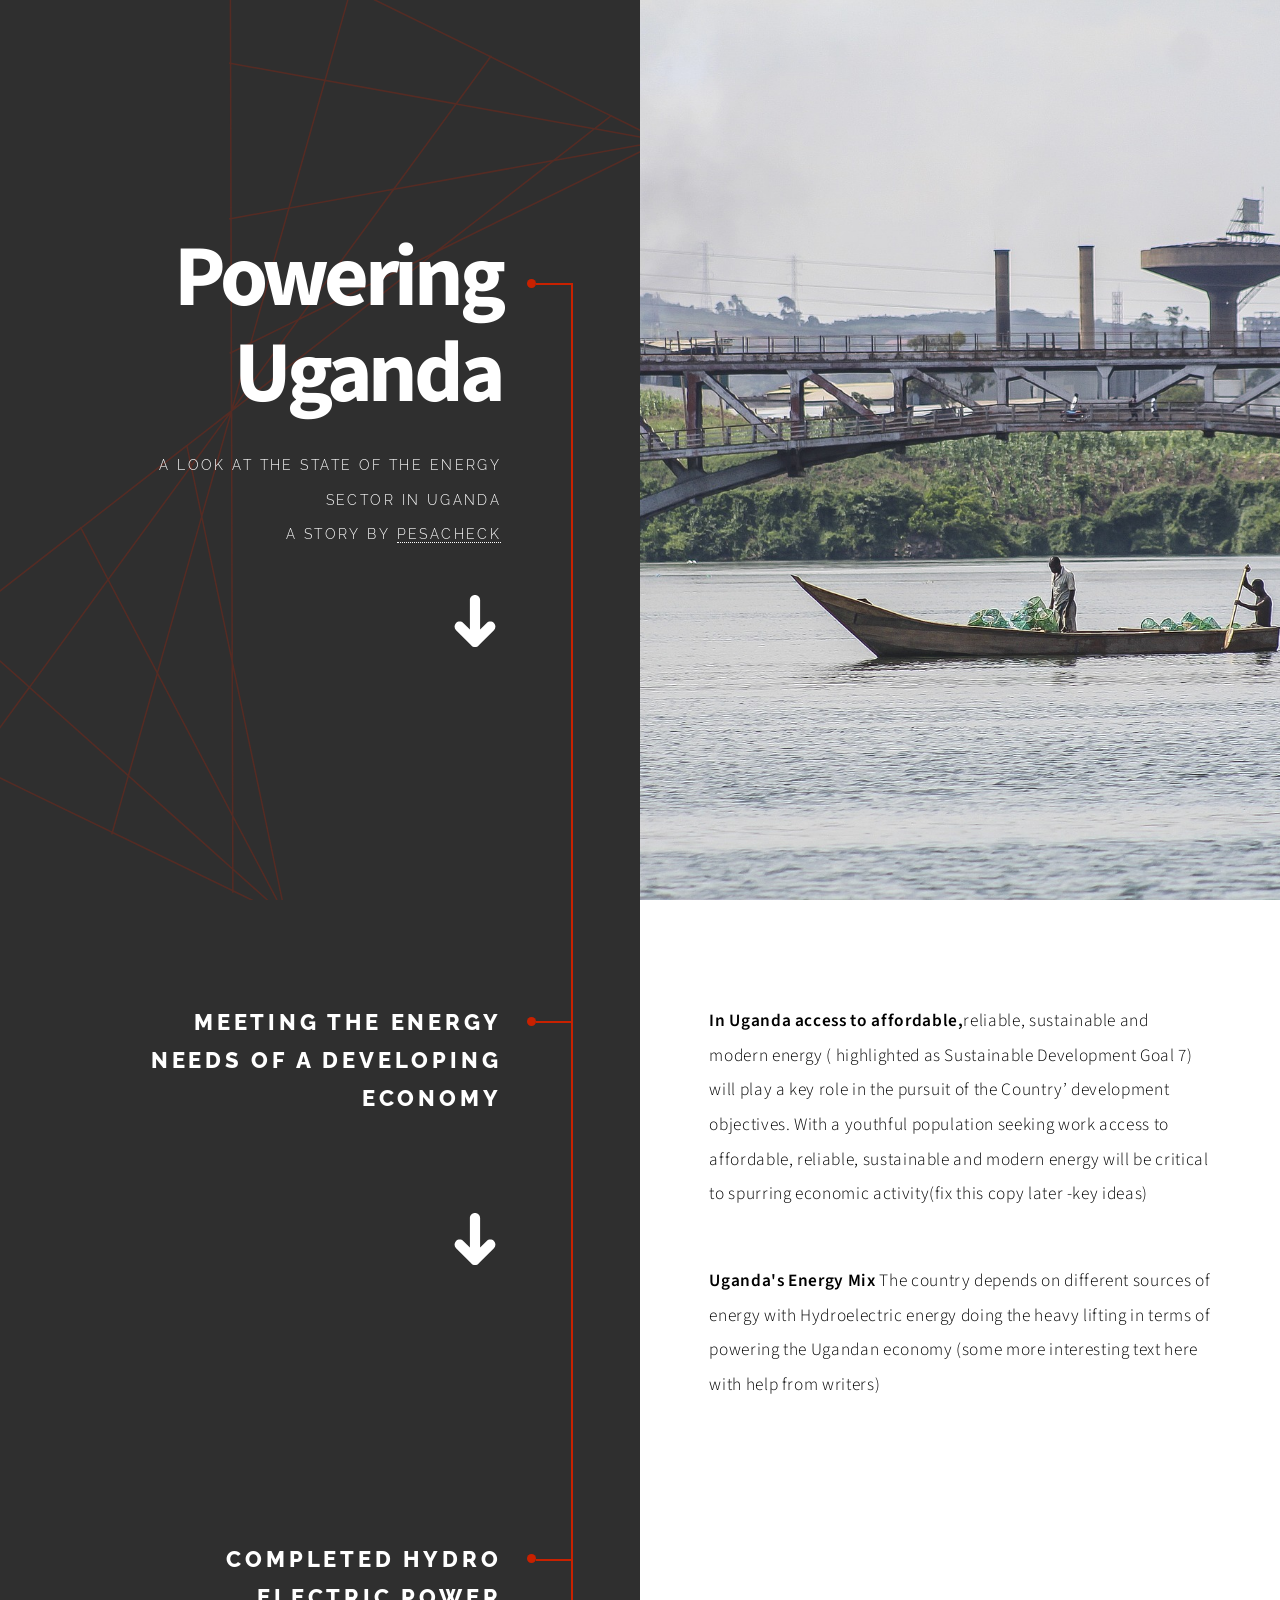
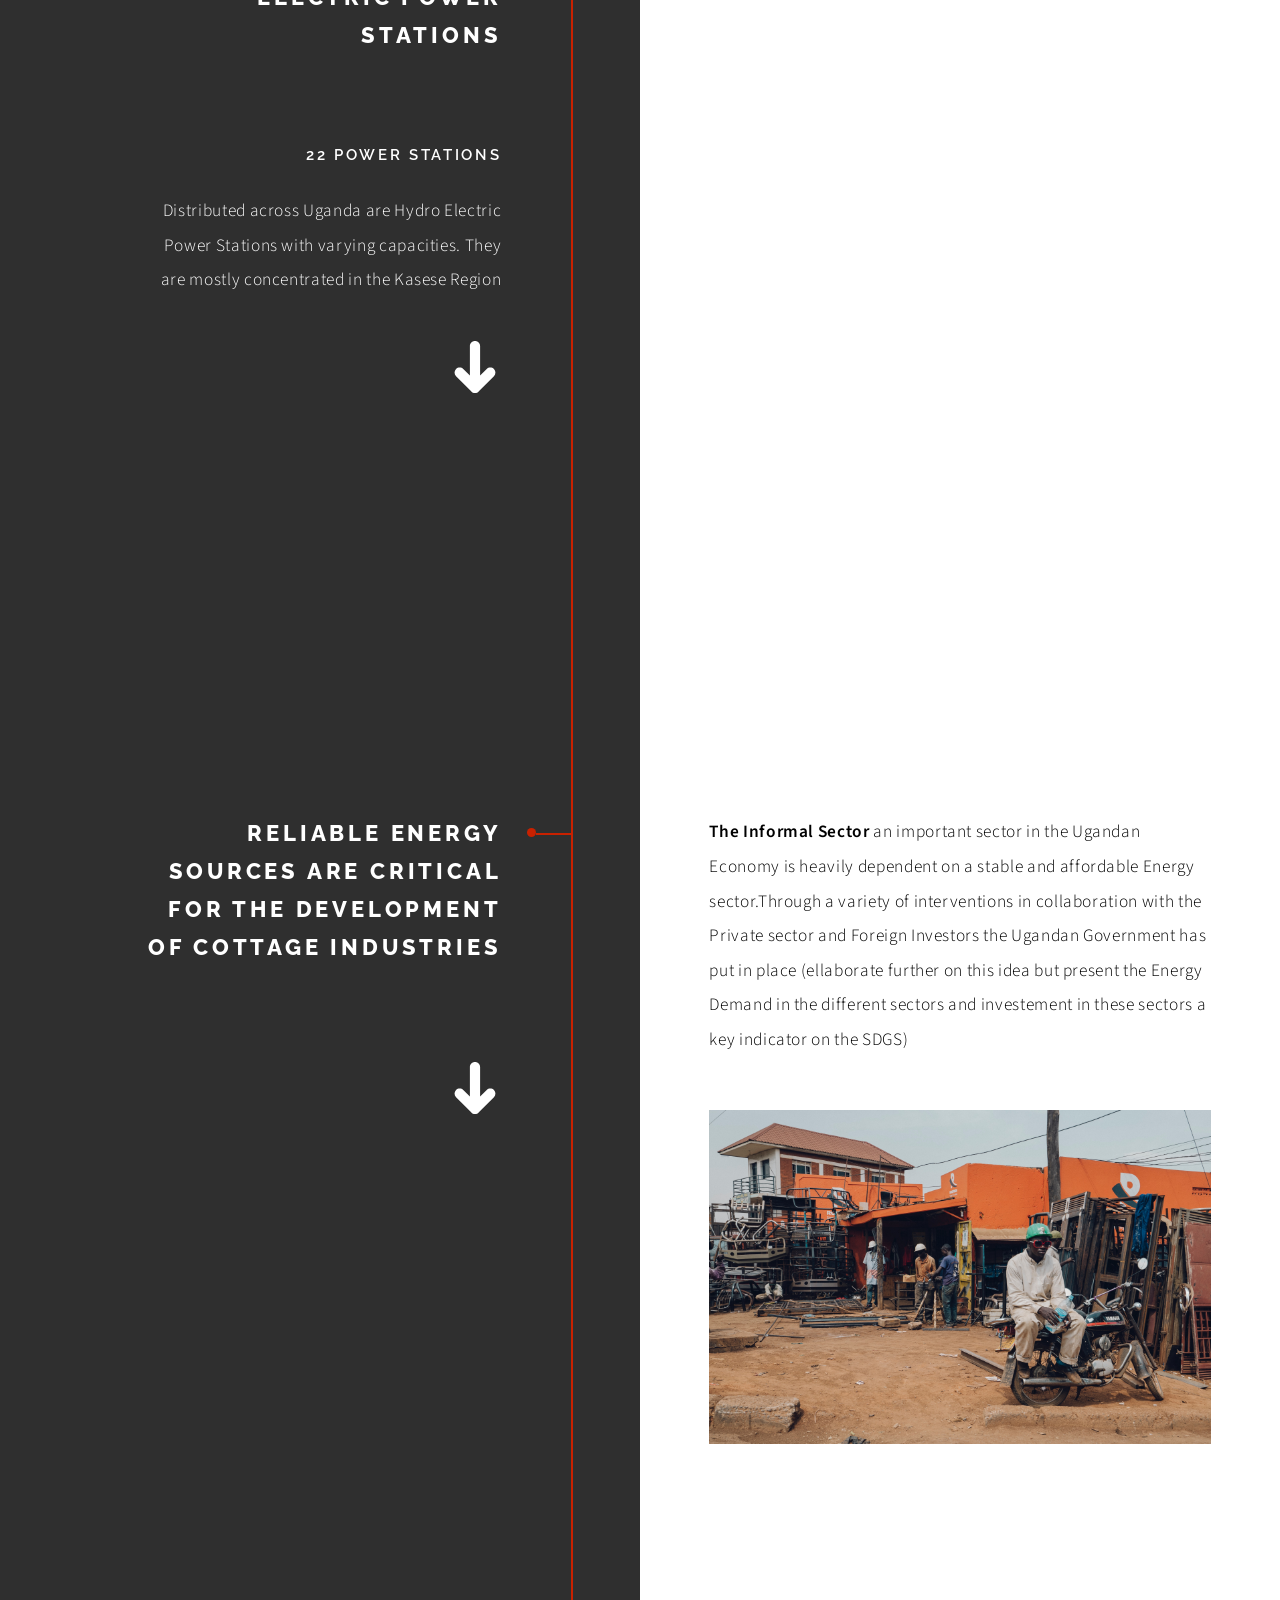
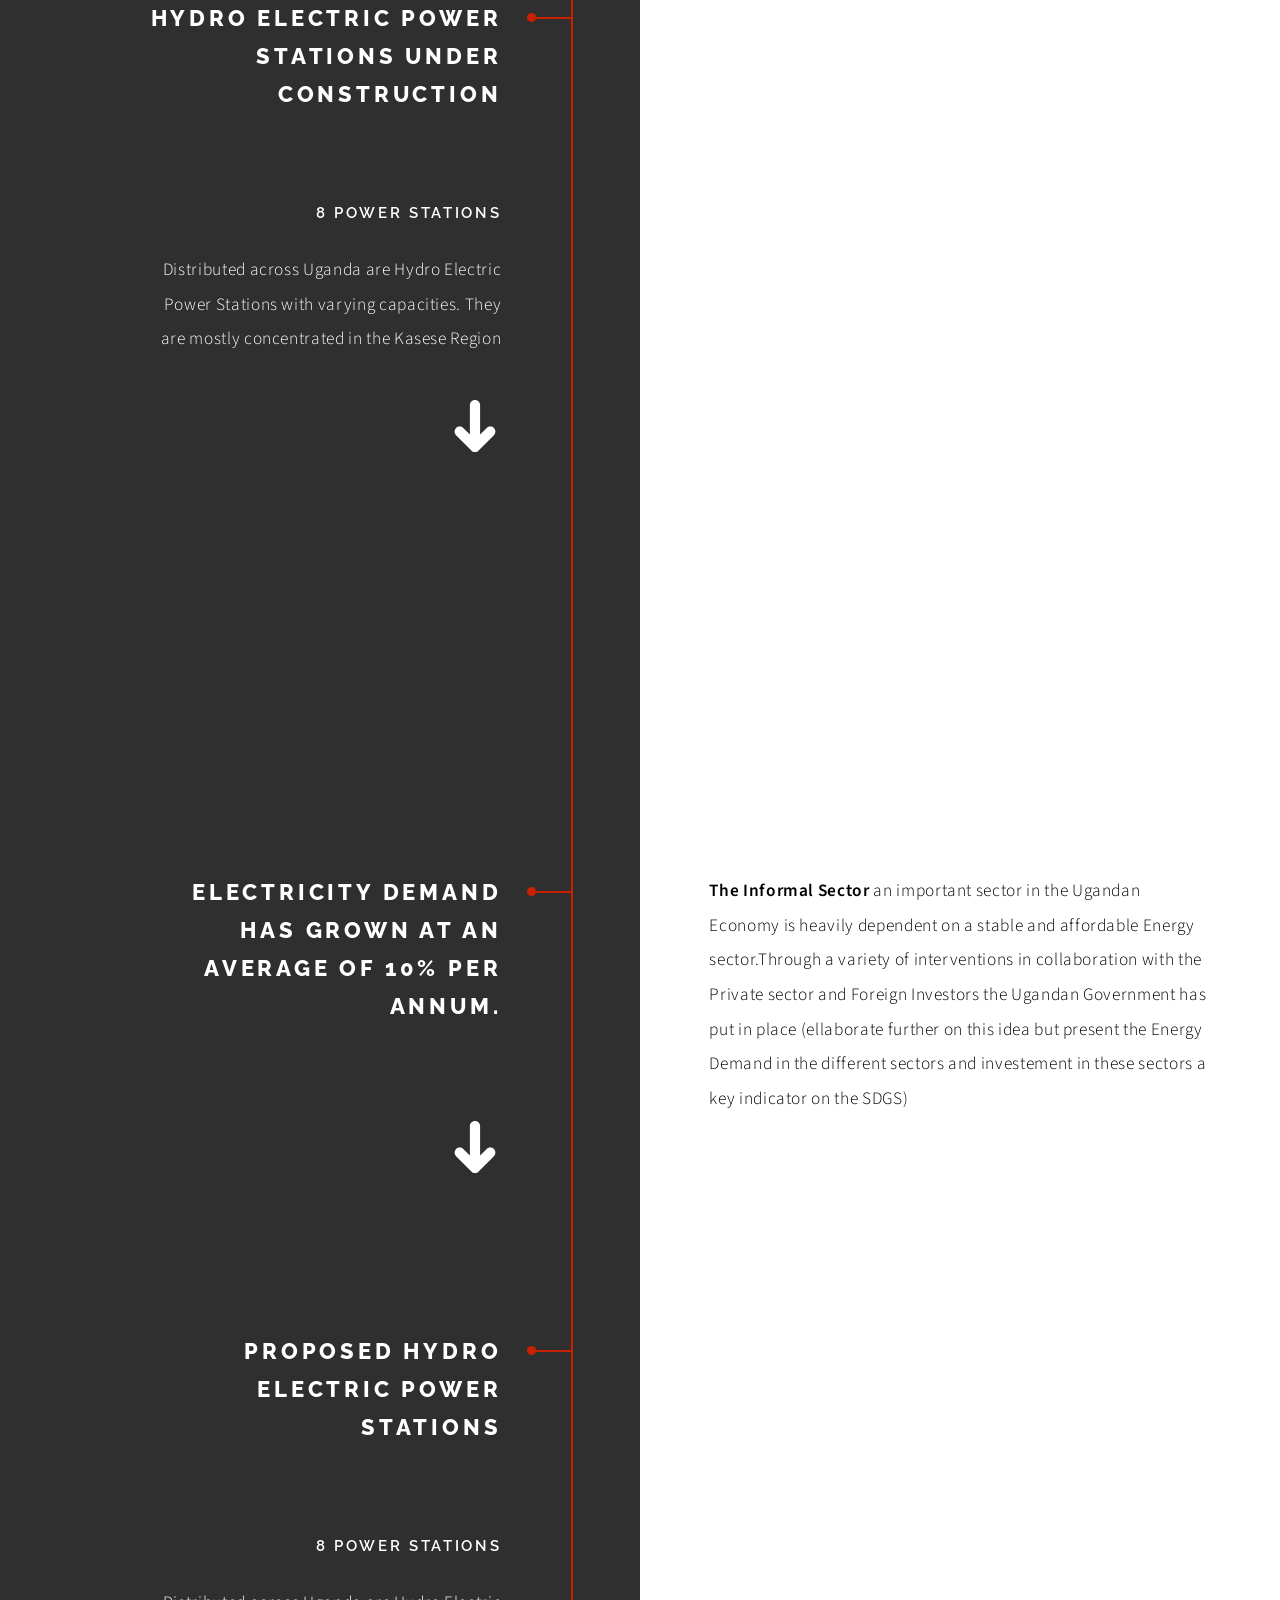
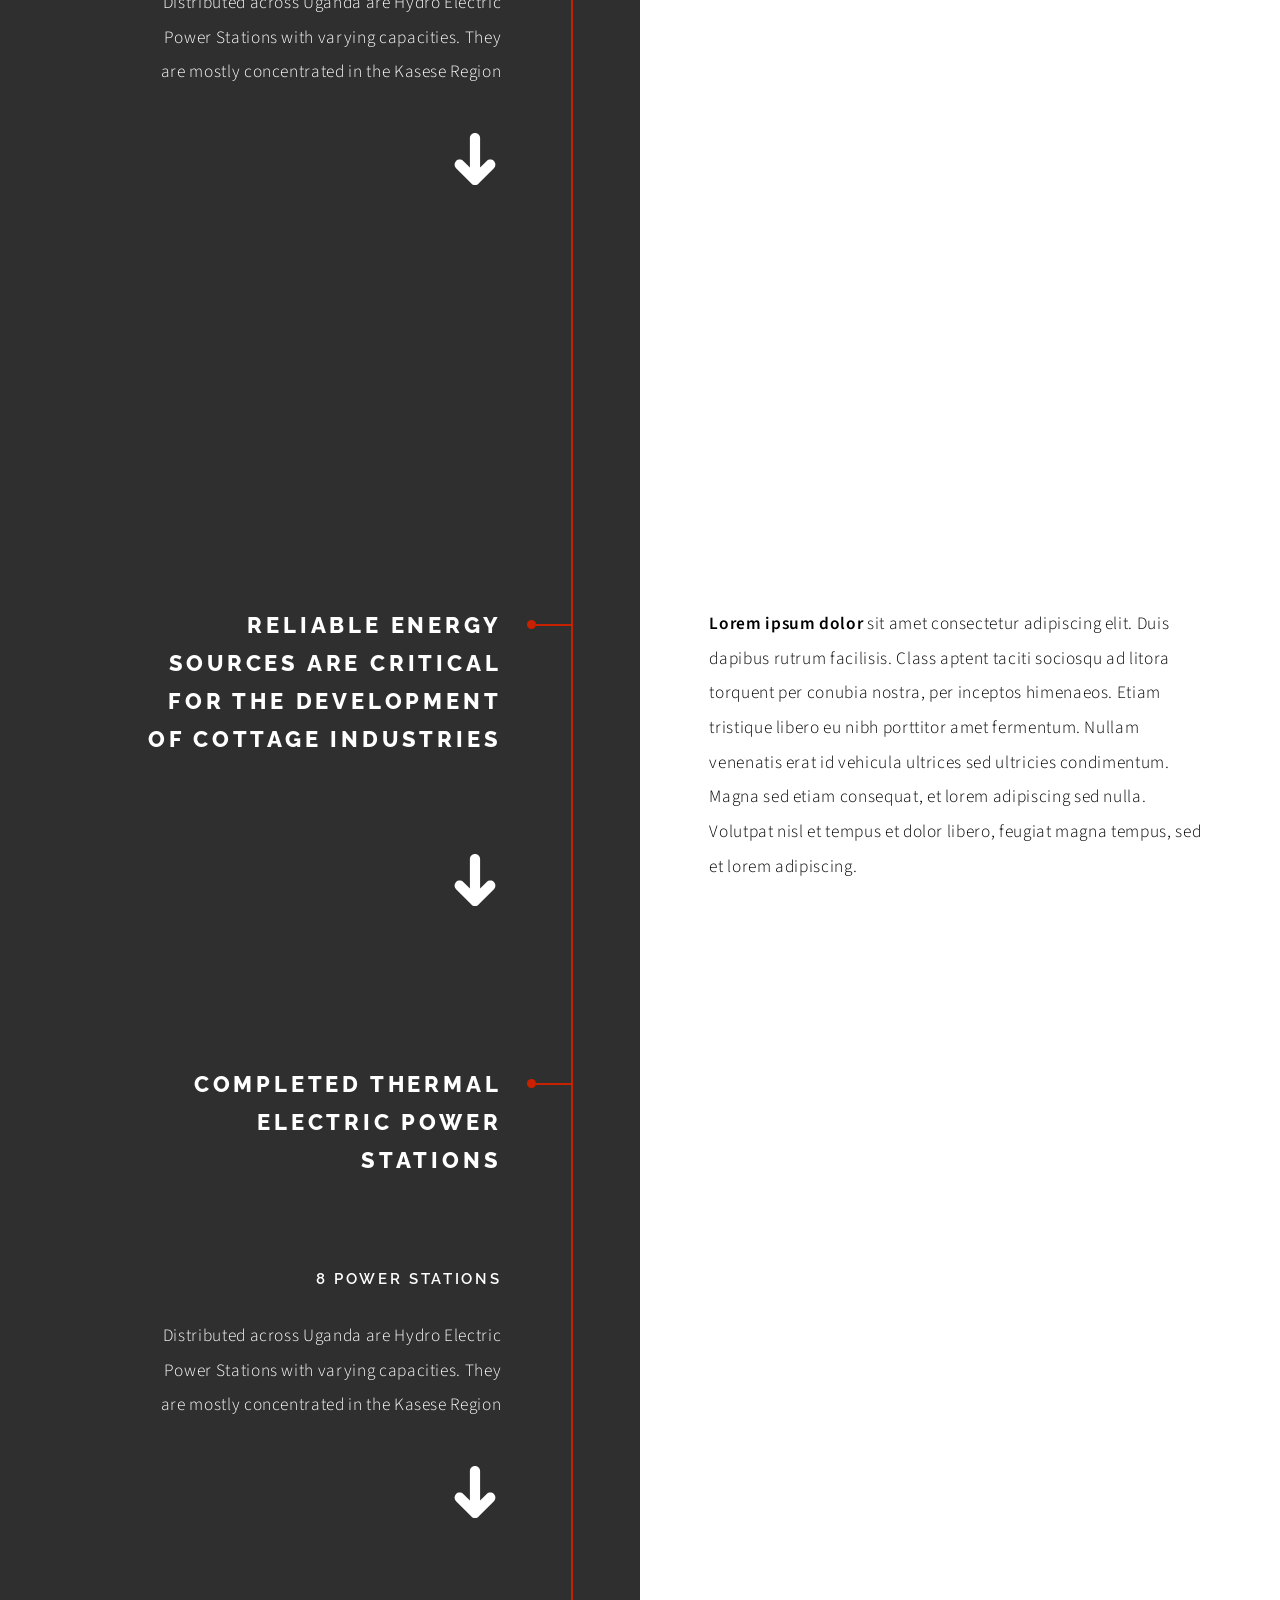
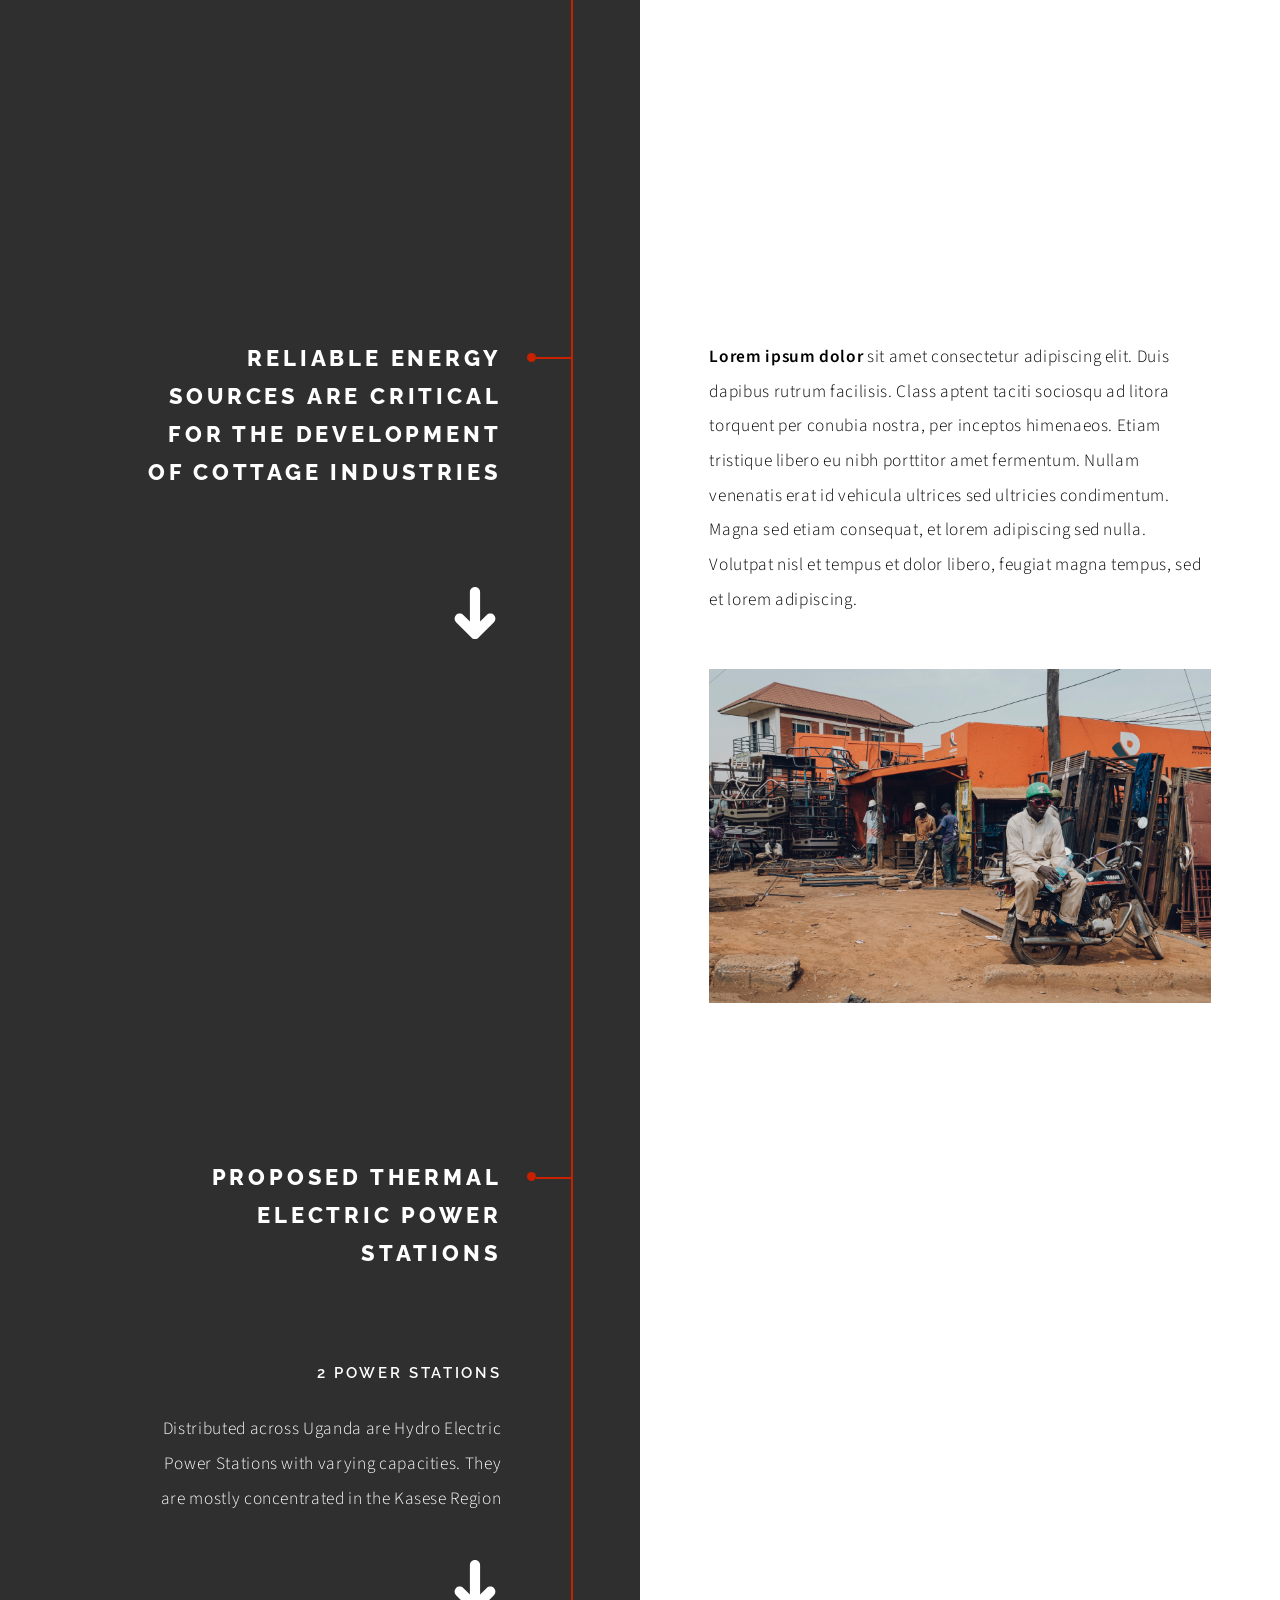
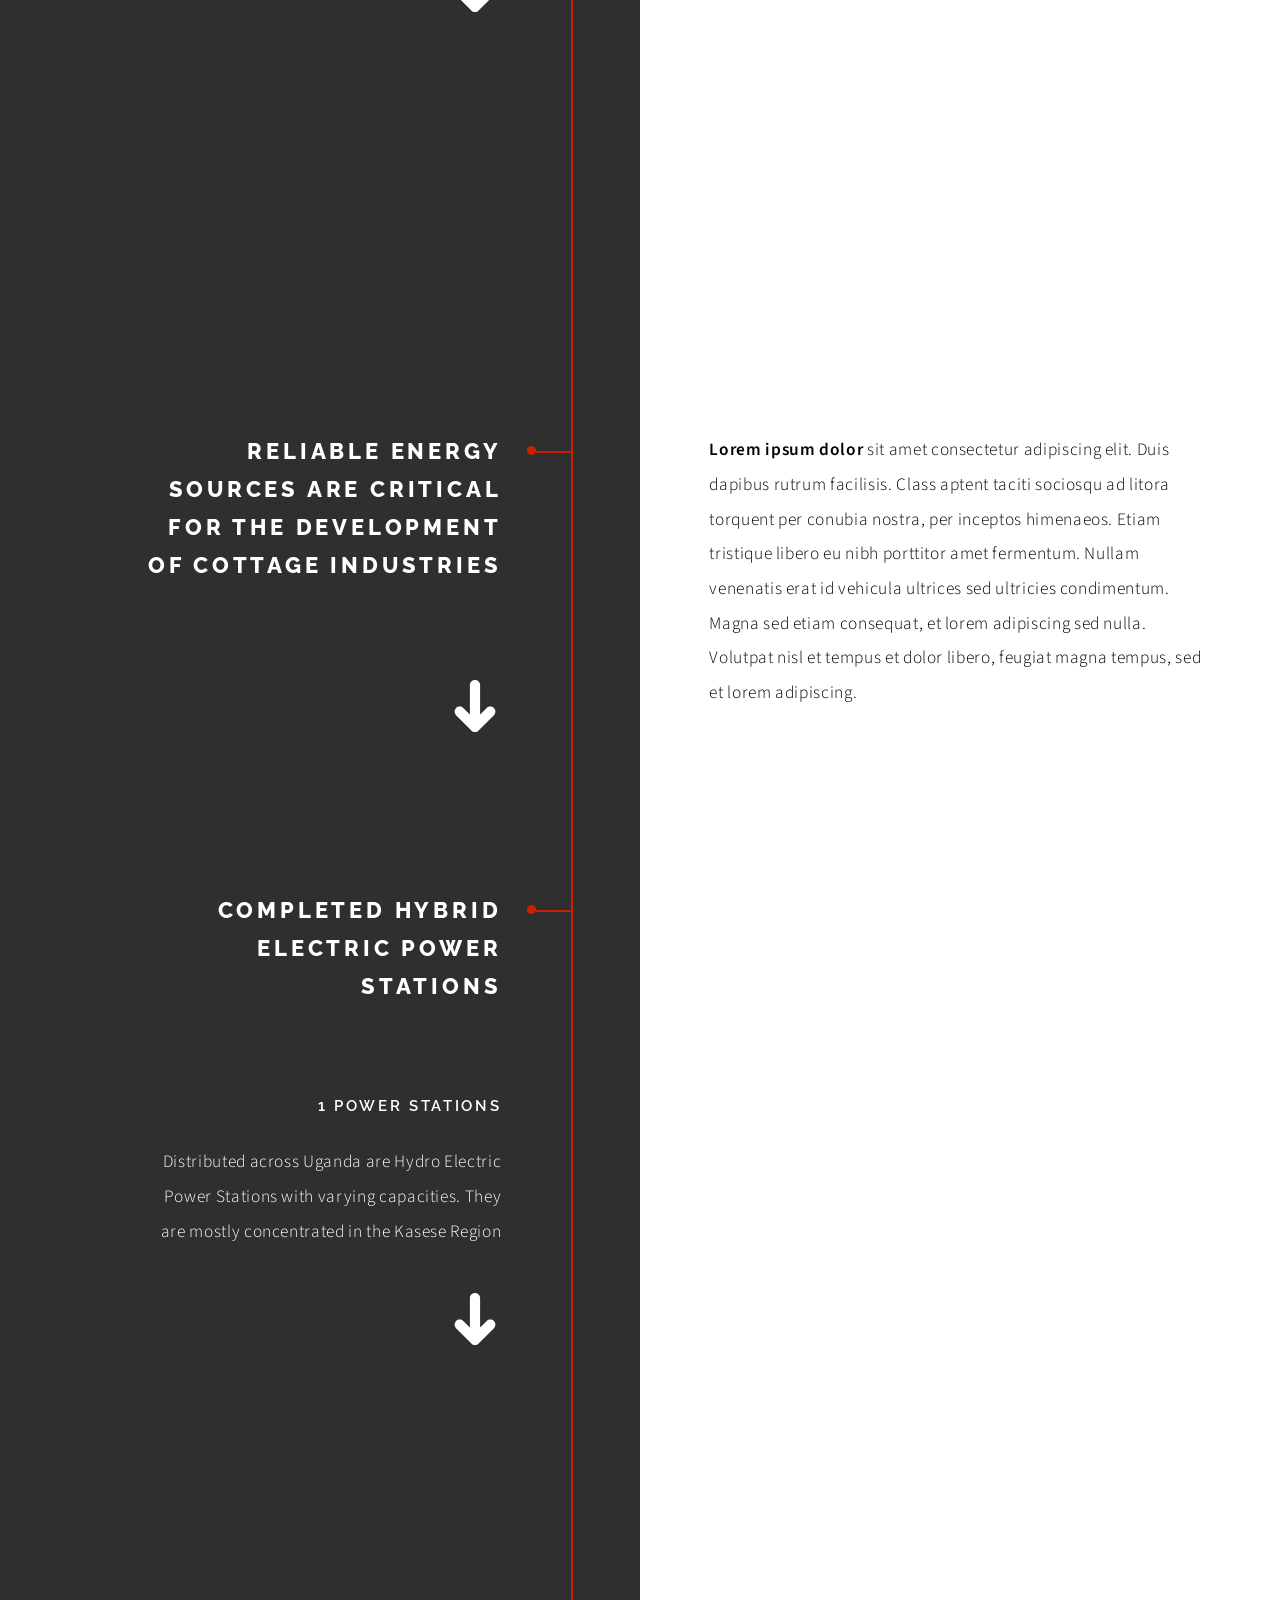
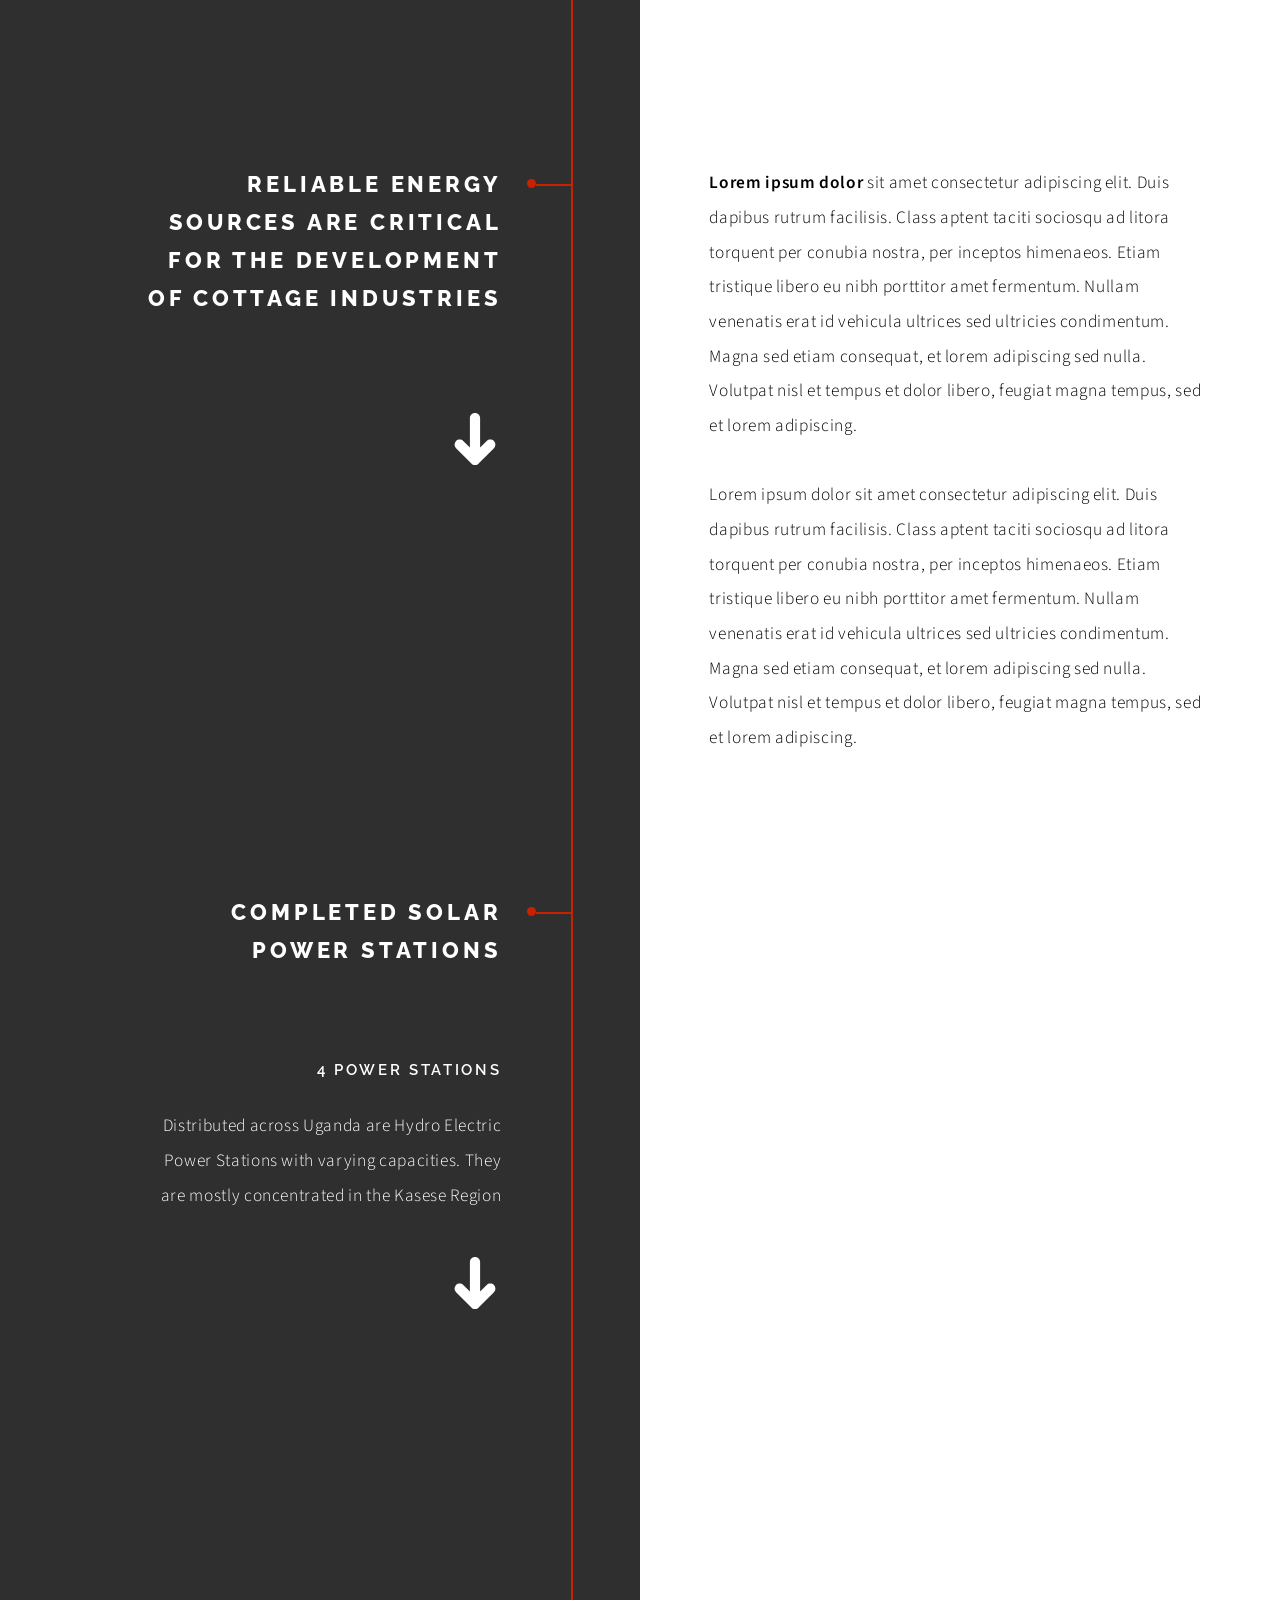
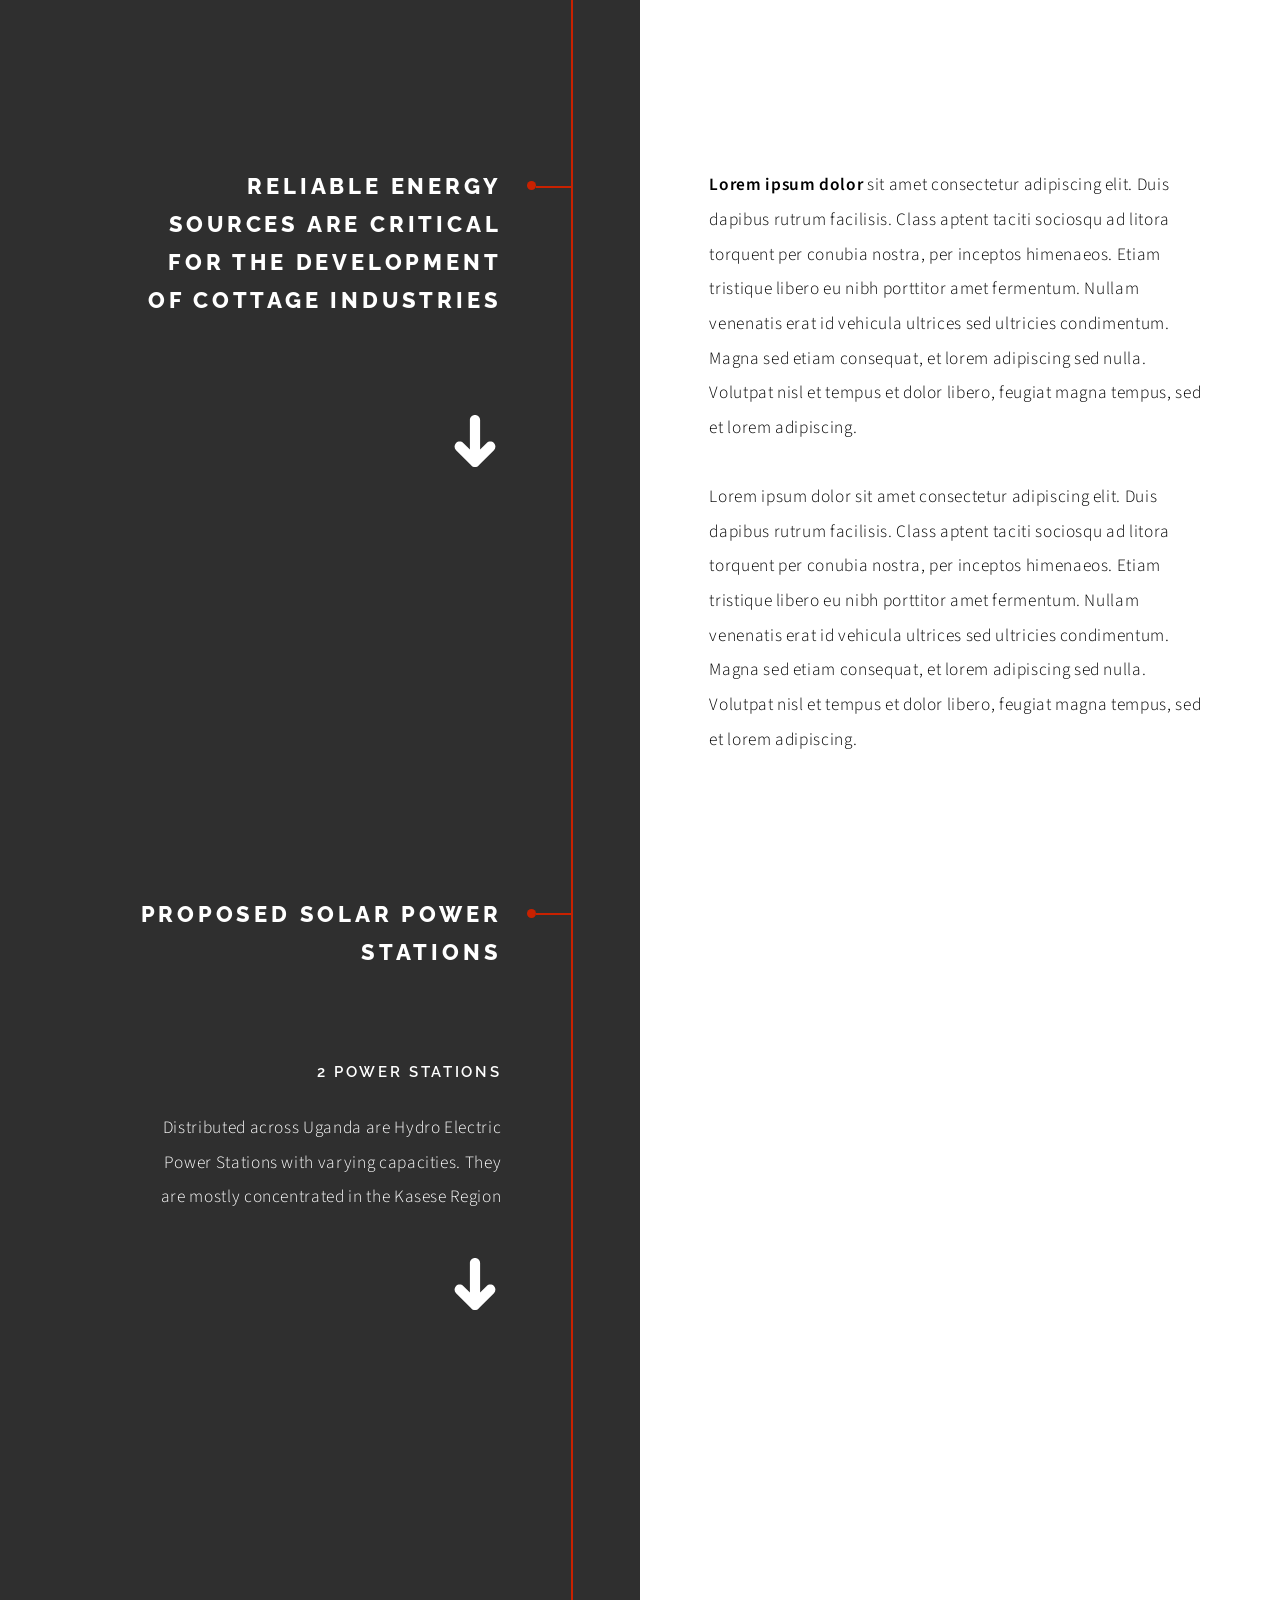
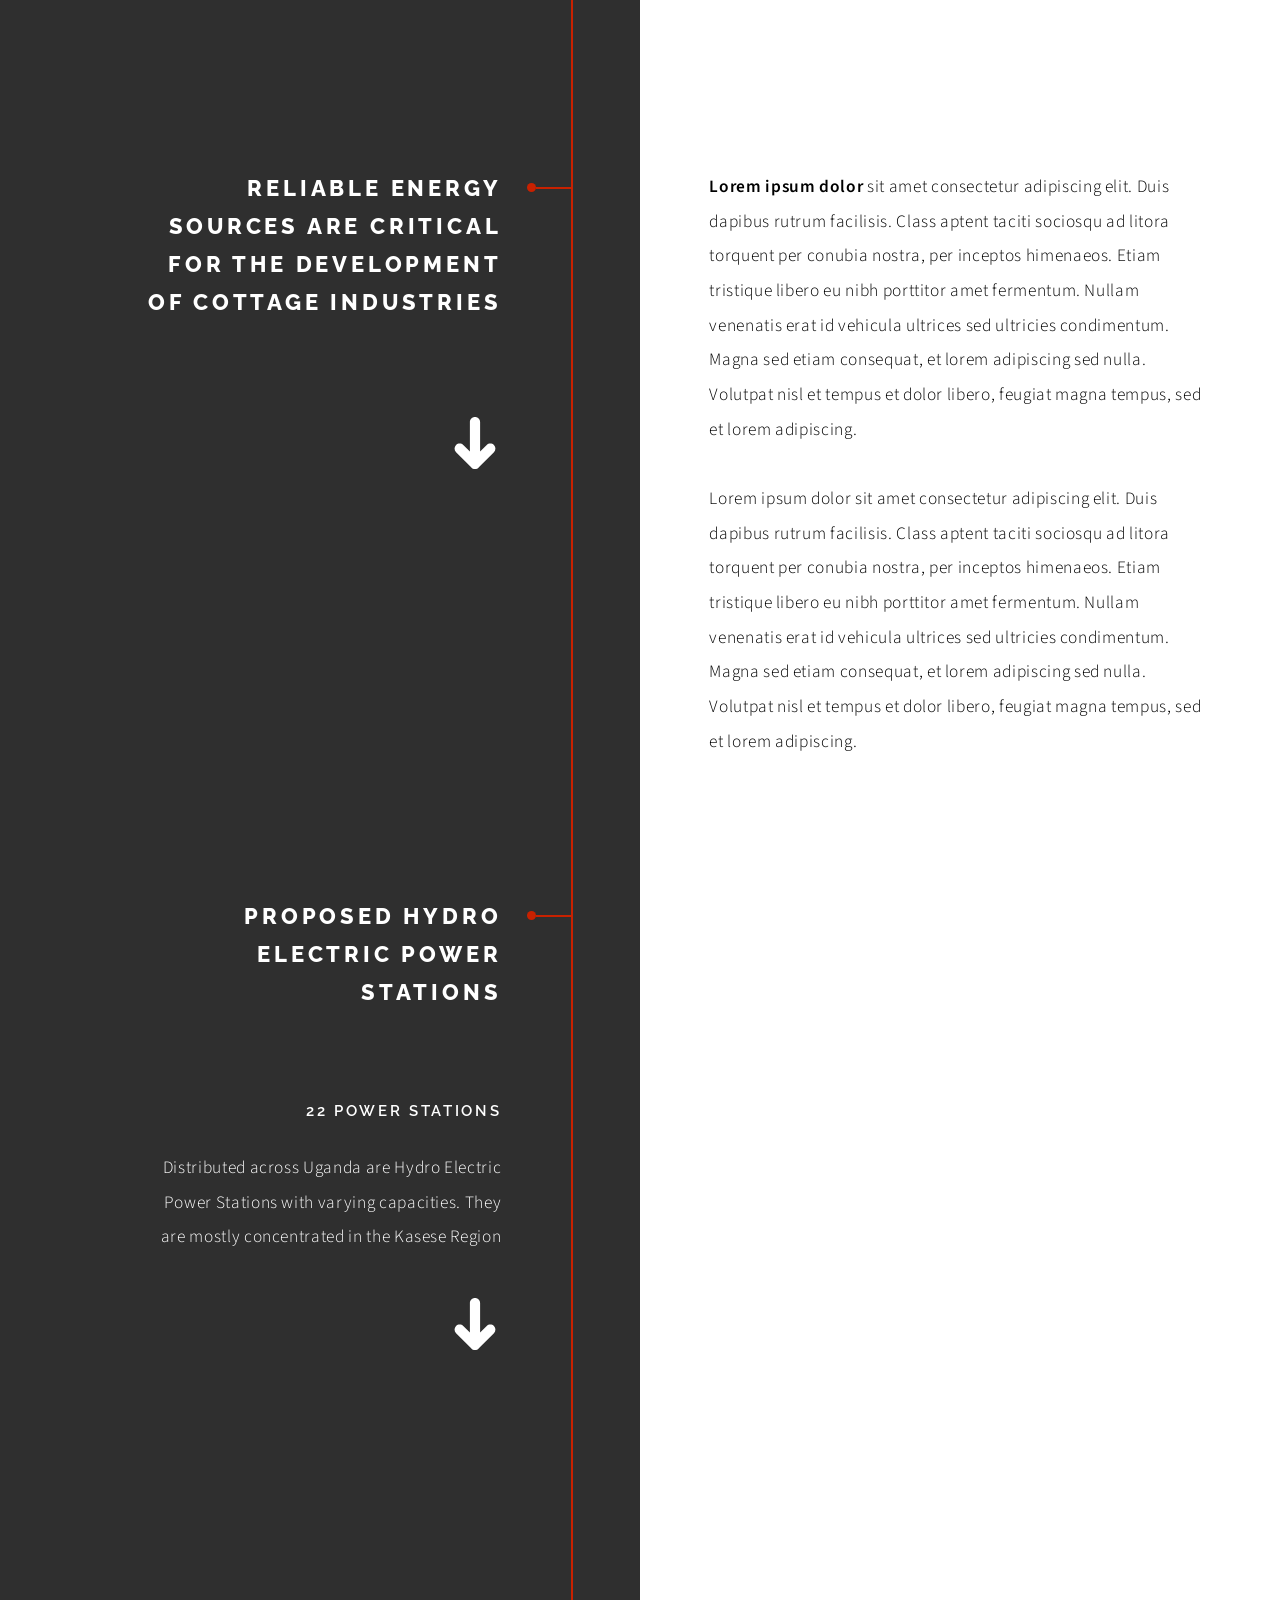
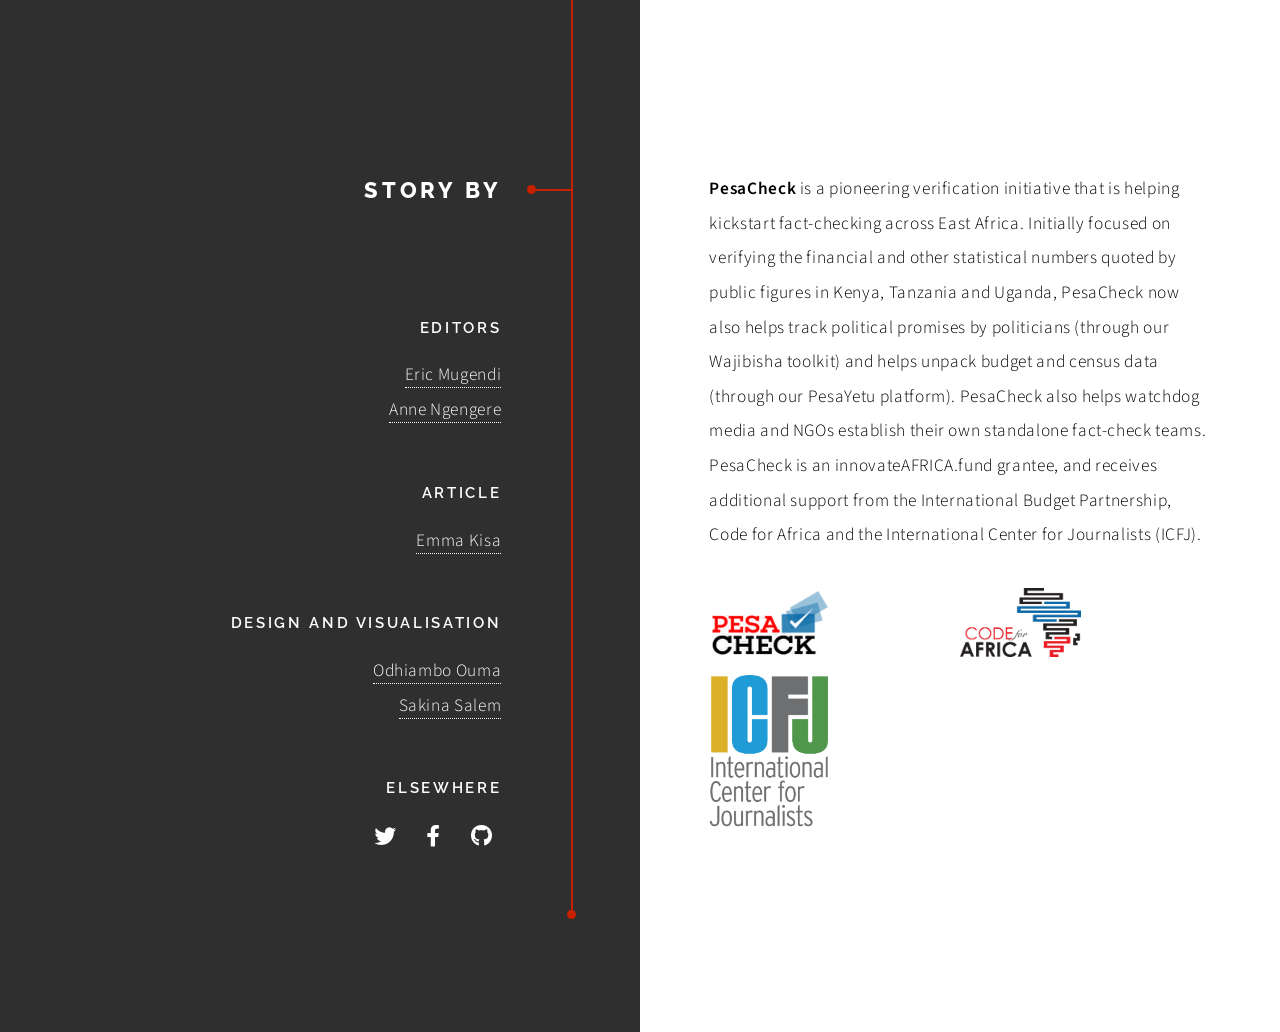
==== commit fca67c09: "updated the index page" ====
--- a/index.html
+++ b/index.html
@@ -34,6 +34,26 @@
 
 					</section>
 
+					<section id="second">
+						<header>
+							<h2>Meeting the Energy needs of a Developing Economy</h2>
+
+							<ul class="actions">
+								<li><a href="#third" class="arrow scrolly"><span class="label">Next</span></a></li>
+							</ul>
+						</header>
+						<div class="content">
+							<p style="color: black"><strong>In Uganda access to affordable,</strong>reliable, sustainable and modern energy ( highlighted as Sustainable Development Goal 7) will play a key role in the pursuit of the Country’ development objectives. With a youthful population seeking  work access to  affordable, reliable, sustainable  and modern energy will be critical to spurring economic activity(fix this copy later -key ideas)</p>
+							<div style="padding-bottom: 1em;" class="flourish-embed" data-src="visualisation/650035"></div><script src="https://public.flourish.studio/resources/embed.js"></script>
+
+
+							<p style="color: black"><strong>Uganda's Energy Mix</strong> The country depends on different sources of energy with Hydroelectric energy doing the heavy lifting in terms of powering the Ugandan economy (some  more interesting text here with help from writers)</p>
+
+
+						</div>
+
+					</section>
+
 
 				<!-- Section -->
 					<section id="first">
@@ -52,52 +72,70 @@
 						</div>
 					</section>
 
-					<section id="second">
+					<!-- <section>
+						<section id="fourth">
+							<header>
+								<h2>Reliable Energy Sources are Critical for the Development of Cottage Industries</h2>
+								<ul class="actions">
+									<li><a href="#fifth" class="arrow scrolly"><span class="label">Next</span></a></li>
+								</ul>
+							</header>
+
+					</section> -->
+
+
+
+
+					<section id="fourth">
 						<header>
 							<h2>Reliable Energy Sources are Critical for the Development of Cottage Industries</h2>
 
 							<ul class="actions">
-								<li><a href="#third" class="arrow scrolly"><span class="label">Next</span></a></li>
-							</ul>
-						</header>
+								<li><a href="#fifth" class="arrow scrolly"><span class="label">Next</span></a></li>
+							</ul>
+						</header>
+
 						<div class="content">
-							<p style="color: black"><strong>Lorem ipsum dolor</strong> sit amet consectetur adipiscing elit. Duis dapibus rutrum facilisis. Class aptent taciti sociosqu ad litora torquent per conubia nostra, per inceptos himenaeos. Etiam tristique libero eu nibh porttitor amet fermentum. Nullam venenatis erat id vehicula ultrices sed ultricies condimentum. Magna sed etiam consequat, et lorem adipiscing sed nulla. Volutpat nisl et tempus et dolor libero, feugiat magna tempus, sed et lorem adipiscing.</p>
+							<p style="color: black;"><strong>The Informal Sector</strong> an important sector in the Ugandan Economy  is heavily  dependent on a stable and affordable Energy sector.Through a  variety of interventions in collaboration with the Private sector and Foreign Investors the Ugandan Government has put in place (ellaborate further on this idea but present the Energy Demand in the different sectors and investement in these sectors a key indicator on the SDGS)</p>
 							<span class="image main"><img src="images/industries.jpg" alt="" /></span>
 						</div>
 
 					</section>
 
-				<!-- Section -->
-					<section id="third">
-						<header>
-							<h2>Hydro Electric Power Stations Under Construction</h2>
-							<h3>8 Power Stations</h3>
-							<p>Distributed across Uganda are Hydro Electric Power Stations with varying capacities. They are mostly concentrated in the Kasese Region</p>
-							<ul class="actions">
-								<li><a href="#fourth" class="arrow scrolly"><span class="label">Next</span></a></li>
-							</ul>
-						</header>
-						<div class="mapzangu">
-
-									<iframe width="100%" height="100%" frameborder="0" src="https://codeforafrica.carto.com/viz/0daa7e46-3738-4636-bd4a-eb4c90455ceb/embed_map" allowfullscreen webkitallowfullscreen mozallowfullscreen oallowfullscreen msallowfullscreen></iframe>
-
-						</div>
-					</section>
-
-					<section id="fourth">
-						<header>
-							<h2>Reliable Energy Sources are Critical for the Development of Cottage Industries</h2>
-							<ul class="actions">
-								<li><a href="#fifth" class="arrow scrolly"><span class="label">Next</span></a></li>
-							</ul>
-						</header>
-						<div class="content">
-							<p style="color: black"><strong>Lorem ipsum dolor</strong> sit amet consectetur adipiscing elit. Duis dapibus rutrum facilisis. Class aptent taciti sociosqu ad litora torquent per conubia nostra, per inceptos himenaeos. Etiam tristique libero eu nibh porttitor amet fermentum. Nullam venenatis erat id vehicula ultrices sed ultricies condimentum. Magna sed etiam consequat, et lorem adipiscing sed nulla. Volutpat nisl et tempus et dolor libero, feugiat magna tempus, sed et lorem adipiscing.</p>
-							<p style="color: black">Lorem ipsum dolor sit amet consectetur adipiscing elit. Duis dapibus rutrum facilisis. Class aptent taciti sociosqu ad litora torquent per conubia nostra, per inceptos himenaeos. Etiam tristique libero eu nibh porttitor amet fermentum. Nullam venenatis erat id vehicula ultrices sed ultricies condimentum. Magna sed etiam consequat, et lorem adipiscing sed nulla. Volutpat nisl et tempus et dolor libero, feugiat magna tempus, sed et lorem adipiscing.</p>
-
-						</div>
-
-					</section>
+					<!-- Section -->
+						<section id="third">
+							<header>
+								<h2>Hydro Electric Power Stations Under Construction</h2>
+								<h3>8 Power Stations</h3>
+								<p>Distributed across Uganda are Hydro Electric Power Stations with varying capacities. They are mostly concentrated in the Kasese Region</p>
+								<ul class="actions">
+									<li><a href="#fourth" class="arrow scrolly"><span class="label">Next</span></a></li>
+								</ul>
+							</header>
+							<div class="mapzangu">
+
+										<iframe width="100%" height="100%" frameborder="0" src="https://codeforafrica.carto.com/viz/0daa7e46-3738-4636-bd4a-eb4c90455ceb/embed_map" allowfullscreen webkitallowfullscreen mozallowfullscreen oallowfullscreen msallowfullscreen></iframe>
+
+							</div>
+						</section>
+
+						<!-- section -->
+
+						<section id="fourth">
+							<header>
+								<h2>Electricity demand has grown at an average of 10% per annum.</h2>
+
+								<ul class="actions">
+									<li><a href="#fifth" class="arrow scrolly"><span class="label">Next</span></a></li>
+								</ul>
+							</header>
+
+							<div class="content">
+								<p style="color: black;"><strong>The Informal Sector</strong> an important sector in the Ugandan Economy  is heavily  dependent on a stable and affordable Energy sector.Through a  variety of interventions in collaboration with the Private sector and Foreign Investors the Ugandan Government has put in place (ellaborate further on this idea but present the Energy Demand in the different sectors and investement in these sectors a key indicator on the SDGS)</p>
+								<div class="flourish-embed" data-src="story/83903"></div><script src="https://public.flourish.studio/resources/embed.js"></script>
+							</div>
+
+						</section>
 
 				<!-- Section -->
 					<section id="fifth">
@@ -112,7 +150,7 @@
 						</header>
 						<div class="mapzangu">
 
-									<iframe width="100%" height="100%" frameborder="0" src="https://codeforafrica.carto.com/viz/5121ccf1-a5aa-447b-bee0-e95ed8d04721/embed_map" allowfullscreen webkitallowfullscreen mozallowfullscreen oallowfullscreen msallowfullscreen></iframe>
+									<iframe width="100%" height="100%" frameborder="0" src="https://codeforafrica.carto.com/viz/0daa7e46-3738-4636-bd4a-eb4c90455ceb/embed_map" allowfullscreen webkitallowfullscreen mozallowfullscreen oallowfullscreen msallowfullscreen></iframe>
 
 						</div>
 
--- a/assets/css/main.css
+++ b/assets/css/main.css
@@ -1,10 +1,10 @@
 @import url(fontawesome-all.min.css);
 @import url("https://fonts.googleapis.com/css?family=Source+Sans+Pro:300,600,700,300i,600i,700i|Raleway:600,800");
 
-/*
-	Paradigm Shift by HTML5 UP
-	html5up.net | @ajlkn
-	Free for personal and commercial use under the CCA 3.0 license (html5up.net/license)
+/*
+	Paradigm Shift by HTML5 UP
+	html5up.net | @ajlkn
+	Free for personal and commercial use under the CCA 3.0 license (html5up.net/license)
 */
 
 html, body, div, span, applet, object,
@@ -3223,7 +3223,7 @@
 
 		#wrapper:before {
 			background-attachment: fixed;
-			background-color: #3875B4;
+			background-color: #2f2f2f;
 			background-image: url("data:image/svg+xml;charset=utf8,%3Csvg xmlns='http://www.w3.org/2000/svg' viewBox='0 0 920 1750' x='0px' y='0px'%3E %3Cpath style='fill: rgba(200, 33, 0, 0.25)' d='M889.72,1137.55l-2.91-0.75l-364.39,282.94l-0.7-0.9l-0.51,0.11l-94.77-451.5l-32.51-15.75l-16.73-8.11l0,0.68 l-1.46,0l0-1.39l-1.89-0.92l-112.41-54.47l-0.29,1.03l-1.41-0.37l0.37-1.31l-34.14-16.54l-98.56-47.76l-0.59,0.81l-1.16-0.88 l0.42-0.57L11.43,766.33l-0.25,0.2l-0.9-1.15l102.87-79.98l0.08-0.1l0.02,0.02l116.68-90.72l-0.18-0.34l1.3-0.66l0.05,0.09 l100.5-78.14l-0.07-0.32l0.65-0.14l42.3-32.89l-0.15-54.54l-0.59,0.29l-0.64-1.31l1.23-0.6l-0.01-4.54l-0.33-122.47l-0.99,0.18 l-0.28-1.43l1.27-0.23l-0.4-147.49l-0.87-0.16l0.28-1.43l0.58,0.1l-0.35-127.48l-0.13-0.06l0.64-1.31L489.97,76.8l0.73,0.19 l-0.04,0.14l132.63,65.11l0.33-0.45l1.16,0.88l-0.16,0.22l114.21,56.07l0.45-0.35l0.72,0.93l47.89,23.51l2.76-1.36l0.56,4.61 l-3.32-1.63L571.52,330.88L375.95,482.93l0.66,239.95l51.12,243.57l222.53,107.83l236.23,60.93l2.27-1.77 M375.8,425.34l17.25-8.47 l36.13-127.75l-53.73,9.66L375.8,425.34z M551,241.05l38.19-52.2l-123.83-22.27l-34.13,120.68l98.99-17.81L551,241.05z M532.3,269.09l151.34-27.22l37.63-29.25l-130.48-23.47L532.3,269.09z M303.38,733.9l-2.36-4.48l-44.18-83.78L182.5,747.25 l40.78,36.46l52.69,47.11L303.38,733.9z M277.18,831.91l56.95,50.93L375.69,920l-0.13-49.23l-71.19-135L277.18,831.91z M303.96,731.86l41.93-148.25l-9.74-46.39L257.8,644.33L303.96,731.86z M304.94,733.73l9.55,18.12l61.05,115.78l-0.39-144.6 l-16.9-80.53l-11.71-55.81L304.94,733.73z M375.21,211.79l0.23,85.51l54.17-9.74l34.29-121.23l-88.87-15.98L375.21,211.79z M430.78,288.83l-17.88,63.21L394.81,416l44.01-21.6l90.15-123.23L430.78,288.83z M287.76,898.62l87.99,42.64l-0.05-19.29 l-91.37-81.71l-7.59-6.78l-14.88,52.59L287.76,898.62z M174.26,843.62l86.26,41.8l15-53.03l-93.89-83.95l-53.34,72.91L174.26,843.62 z M113.18,687.22L12.71,765.33l55.69,26.99l58.56,28.38l53.58-73.24l-34.83-31.14L113.18,687.22z M230.62,595.92l-116.27,90.4 l63.02,56.36l4.03,3.61l74.67-102.08l-7.47-14.17L230.62,595.92z M331.94,517.15l-100.15,77.86l25.25,47.88l78.71-107.59l-1.71-8.14 L331.94,517.15z M333.22,516.15l2.02,9.64l1.66,7.92l34.65-47.37L333.22,516.15z M337.31,535.63l9.43,44.95l26.67-94.3 L337.31,535.63z M347.39,583.66l27.74,132.16l-0.62-228.04L347.39,583.66z M374.7,21.83l0.35,127.02l89.27,16.06l24.61-87 L374.7,21.83z M490.25,78.56l-22.26,78.7l-2.24,7.91l124.39,22.37l10.23-13.99l22.04-30.12L490.25,78.56z M623.74,144.09 l-12.29,16.8l-19.71,26.95l131.07,23.58l14.73-11.45L623.74,144.09z M739,200.67l-13.3,10.34l-0.96,0.74l58.14,10.46L739,200.67z M723.19,212.96l-25.33,19.69l-11.14,8.66l97.03-17.45L723.19,212.96z M782.89,225.5l-98.64,17.74l-107.06,83.23L782.89,225.5z M631.68,282.26l49.48-38.47l-150.1,27l-89.41,122.22l129.1-63.37L631.68,282.26z M565.06,334.05l-125.28,61.5l-45.94,62.8 l-14.96,20.44L565.06,334.05z M425.31,412.87l11.65-15.93l-42.69,20.96l-13.66,48.3l-3.58,12.67L425.31,412.87z M392.51,418.76 l-16.71,8.2l0.01,4.72l0.12,45.68L392.51,418.76z M377.21,941.96l21.37,10.36l24.14,11.7l-45.56-40.74L377.21,941.96z M377.15,921.31l34.83,31.15l12.57,11.24l-47.53-90.14L377.15,921.31z M376.63,730.07l0.38,140.33l48.29,91.59L376.63,730.07z M806.29,1197.48l75.8-58.86l-28.56,11.47l-25.6,10.28l14.96,7.25l-0.64,1.31l-16.16-7.83l-124.76,50.1l40.56,36.27L806.29,1197.48z M522.43,1146.18l58.88,111.66l52.71-21.17l64.61-25.95l-75.11-67.17L522.43,1146.18z M621.92,1142.14l-115.78-103.53l-46.8-12.07 l62.33,118.2l7.06-0.18L621.92,1142.14z M700.14,1210.12l124.19-49.87l-42.89-20.78l-155.8,4.04L700.14,1210.12z M679.7,1295.77 l61.03-47.39l-40.9-36.57l-117.85,47.32l42.09,79.82L679.7,1295.77z M522.48,1417.85l1.83-1.42l98.6-76.56l-42.28-80.19 l-84.25,33.83L522.48,1417.85z M496.08,1292.06l83.87-33.68l-59.14-112.16l-55.04,1.43L496.08,1292.06z M465.46,1146.2l54.58-1.42 l-62.61-118.74l-18.03-4.65l0.36-1.41l16.74,4.32l-27.63-52.4L465.46,1146.2z M458.42,1024.79l45.35,11.7l-74.14-66.29 L458.42,1024.79z M431.46,969.87l75.38,67.41l136.26,35.15L431.46,969.87z M649.76,1075.65l-140.54-36.25l114.83,102.68l154.53-4.01 L649.76,1075.65z M656.92,1077.5l124.84,60.5l51.97-1.35l47.7-1.24L656.92,1077.5z M784.62,1139.38l41.54,20.13l56.45-22.67 L784.62,1139.38z'/%3E %3C/svg%3E");
 			background-position: -50% 10%;
 			background-repeat: repeat-y;
@@ -3587,7 +3587,7 @@
 
 					#wrapper > section > header {
 						background-attachment: fixed;
-						background-color: #49fcd4;
+						background-color: #2f2f2f;
 						background-image: url("data:image/svg+xml;charset=utf8,%3Csvg xmlns='http://www.w3.org/2000/svg' viewBox='0 0 920 1750' x='0px' y='0px'%3E %3Cpath style='fill: rgba(200, 33, 0, 1.0)' d='M889.72,1137.55l-2.91-0.75l-364.39,282.94l-0.7-0.9l-0.51,0.11l-94.77-451.5l-32.51-15.75l-16.73-8.11l0,0.68 l-1.46,0l0-1.39l-1.89-0.92l-112.41-54.47l-0.29,1.03l-1.41-0.37l0.37-1.31l-34.14-16.54l-98.56-47.76l-0.59,0.81l-1.16-0.88 l0.42-0.57L11.43,766.33l-0.25,0.2l-0.9-1.15l102.87-79.98l0.08-0.1l0.02,0.02l116.68-90.72l-0.18-0.34l1.3-0.66l0.05,0.09 l100.5-78.14l-0.07-0.32l0.65-0.14l42.3-32.89l-0.15-54.54l-0.59,0.29l-0.64-1.31l1.23-0.6l-0.01-4.54l-0.33-122.47l-0.99,0.18 l-0.28-1.43l1.27-0.23l-0.4-147.49l-0.87-0.16l0.28-1.43l0.58,0.1l-0.35-127.48l-0.13-0.06l0.64-1.31L489.97,76.8l0.73,0.19 l-0.04,0.14l132.63,65.11l0.33-0.45l1.16,0.88l-0.16,0.22l114.21,56.07l0.45-0.35l0.72,0.93l47.89,23.51l2.76-1.36l0.56,4.61 l-3.32-1.63L571.52,330.88L375.95,482.93l0.66,239.95l51.12,243.57l222.53,107.83l236.23,60.93l2.27-1.77 M375.8,425.34l17.25-8.47 l36.13-127.75l-53.73,9.66L375.8,425.34z M551,241.05l38.19-52.2l-123.83-22.27l-34.13,120.68l98.99-17.81L551,241.05z M532.3,269.09l151.34-27.22l37.63-29.25l-130.48-23.47L532.3,269.09z M303.38,733.9l-2.36-4.48l-44.18-83.78L182.5,747.25 l40.78,36.46l52.69,47.11L303.38,733.9z M277.18,831.91l56.95,50.93L375.69,920l-0.13-49.23l-71.19-135L277.18,831.91z M303.96,731.86l41.93-148.25l-9.74-46.39L257.8,644.33L303.96,731.86z M304.94,733.73l9.55,18.12l61.05,115.78l-0.39-144.6 l-16.9-80.53l-11.71-55.81L304.94,733.73z M375.21,211.79l0.23,85.51l54.17-9.74l34.29-121.23l-88.87-15.98L375.21,211.79z M430.78,288.83l-17.88,63.21L394.81,416l44.01-21.6l90.15-123.23L430.78,288.83z M287.76,898.62l87.99,42.64l-0.05-19.29 l-91.37-81.71l-7.59-6.78l-14.88,52.59L287.76,898.62z M174.26,843.62l86.26,41.8l15-53.03l-93.89-83.95l-53.34,72.91L174.26,843.62 z M113.18,687.22L12.71,765.33l55.69,26.99l58.56,28.38l53.58-73.24l-34.83-31.14L113.18,687.22z M230.62,595.92l-116.27,90.4 l63.02,56.36l4.03,3.61l74.67-102.08l-7.47-14.17L230.62,595.92z M331.94,517.15l-100.15,77.86l25.25,47.88l78.71-107.59l-1.71-8.14 L331.94,517.15z M333.22,516.15l2.02,9.64l1.66,7.92l34.65-47.37L333.22,516.15z M337.31,535.63l9.43,44.95l26.67-94.3 L337.31,535.63z M347.39,583.66l27.74,132.16l-0.62-228.04L347.39,583.66z M374.7,21.83l0.35,127.02l89.27,16.06l24.61-87 L374.7,21.83z M490.25,78.56l-22.26,78.7l-2.24,7.91l124.39,22.37l10.23-13.99l22.04-30.12L490.25,78.56z M623.74,144.09 l-12.29,16.8l-19.71,26.95l131.07,23.58l14.73-11.45L623.74,144.09z M739,200.67l-13.3,10.34l-0.96,0.74l58.14,10.46L739,200.67z M723.19,212.96l-25.33,19.69l-11.14,8.66l97.03-17.45L723.19,212.96z M782.89,225.5l-98.64,17.74l-107.06,83.23L782.89,225.5z M631.68,282.26l49.48-38.47l-150.1,27l-89.41,122.22l129.1-63.37L631.68,282.26z M565.06,334.05l-125.28,61.5l-45.94,62.8 l-14.96,20.44L565.06,334.05z M425.31,412.87l11.65-15.93l-42.69,20.96l-13.66,48.3l-3.58,12.67L425.31,412.87z M392.51,418.76 l-16.71,8.2l0.01,4.72l0.12,45.68L392.51,418.76z M377.21,941.96l21.37,10.36l24.14,11.7l-45.56-40.74L377.21,941.96z M377.15,921.31l34.83,31.15l12.57,11.24l-47.53-90.14L377.15,921.31z M376.63,730.07l0.38,140.33l48.29,91.59L376.63,730.07z M806.29,1197.48l75.8-58.86l-28.56,11.47l-25.6,10.28l14.96,7.25l-0.64,1.31l-16.16-7.83l-124.76,50.1l40.56,36.27L806.29,1197.48z M522.43,1146.18l58.88,111.66l52.71-21.17l64.61-25.95l-75.11-67.17L522.43,1146.18z M621.92,1142.14l-115.78-103.53l-46.8-12.07 l62.33,118.2l7.06-0.18L621.92,1142.14z M700.14,1210.12l124.19-49.87l-42.89-20.78l-155.8,4.04L700.14,1210.12z M679.7,1295.77 l61.03-47.39l-40.9-36.57l-117.85,47.32l42.09,79.82L679.7,1295.77z M522.48,1417.85l1.83-1.42l98.6-76.56l-42.28-80.19 l-84.25,33.83L522.48,1417.85z M496.08,1292.06l83.87-33.68l-59.14-112.16l-55.04,1.43L496.08,1292.06z M465.46,1146.2l54.58-1.42 l-62.61-118.74l-18.03-4.65l0.36-1.41l16.74,4.32l-27.63-52.4L465.46,1146.2z M458.42,1024.79l45.35,11.7l-74.14-66.29 L458.42,1024.79z M431.46,969.87l75.38,67.41l136.26,35.15L431.46,969.87z M649.76,1075.65l-140.54-36.25l114.83,102.68l154.53-4.01 L649.76,1075.65z M656.92,1077.5l124.84,60.5l51.97-1.35l47.7-1.24L656.92,1077.5z M784.62,1139.38l41.54,20.13l56.45-22.67 L784.62,1139.38z'/%3E %3C/svg%3E");
 						background-position: 25% 50%;
 						background-repeat: repeat-y;
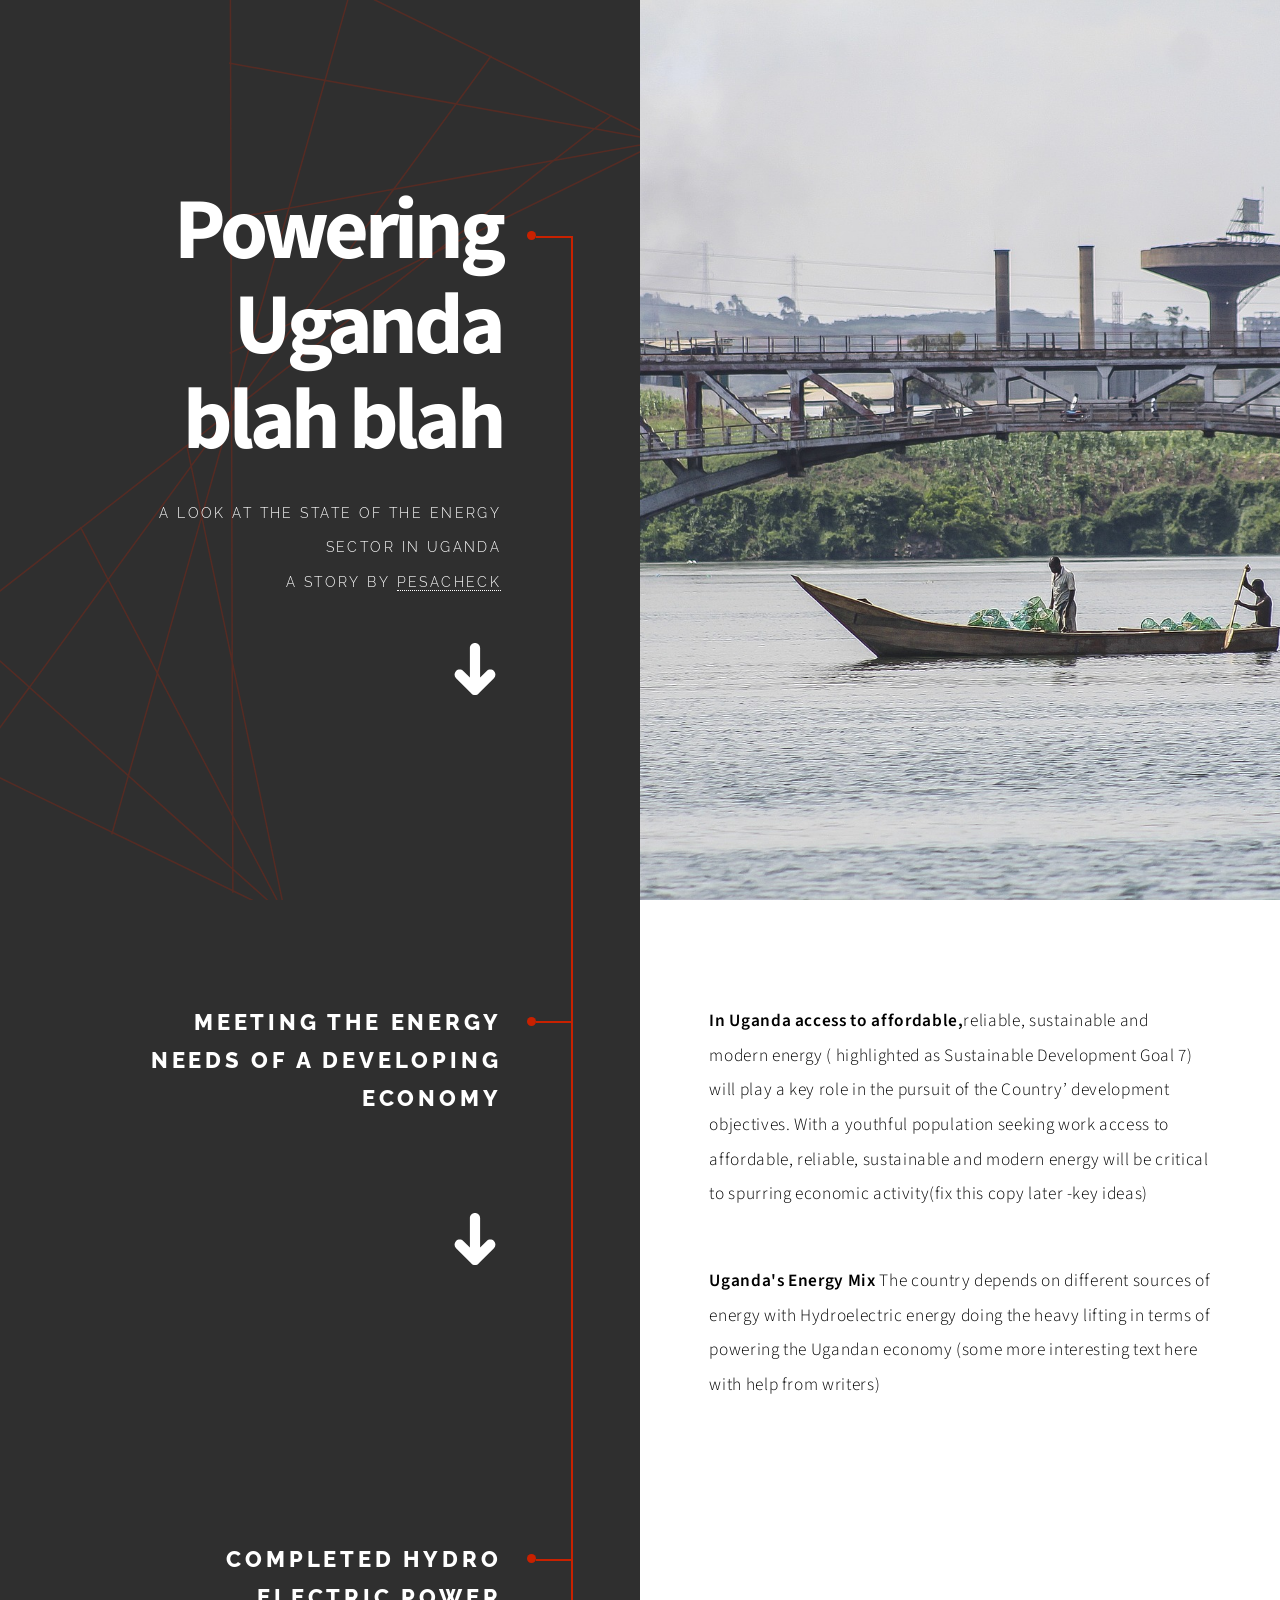
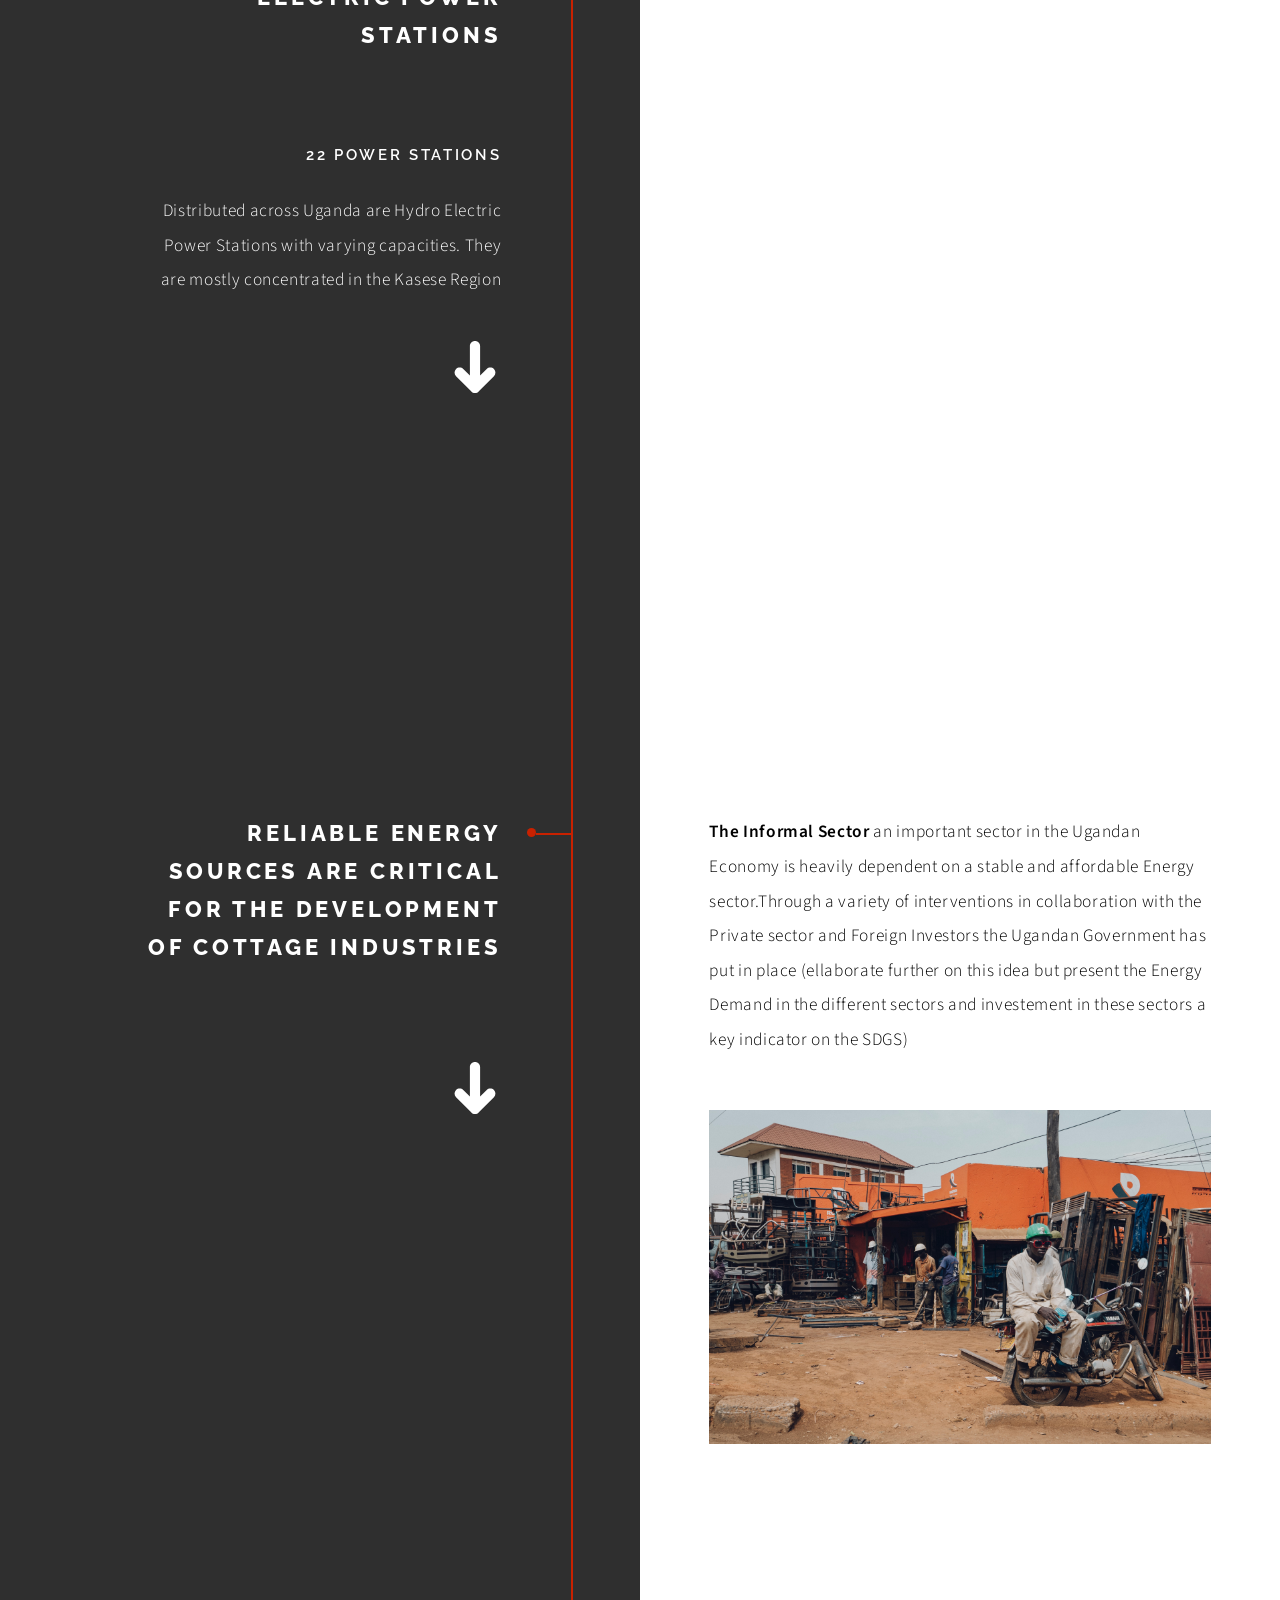
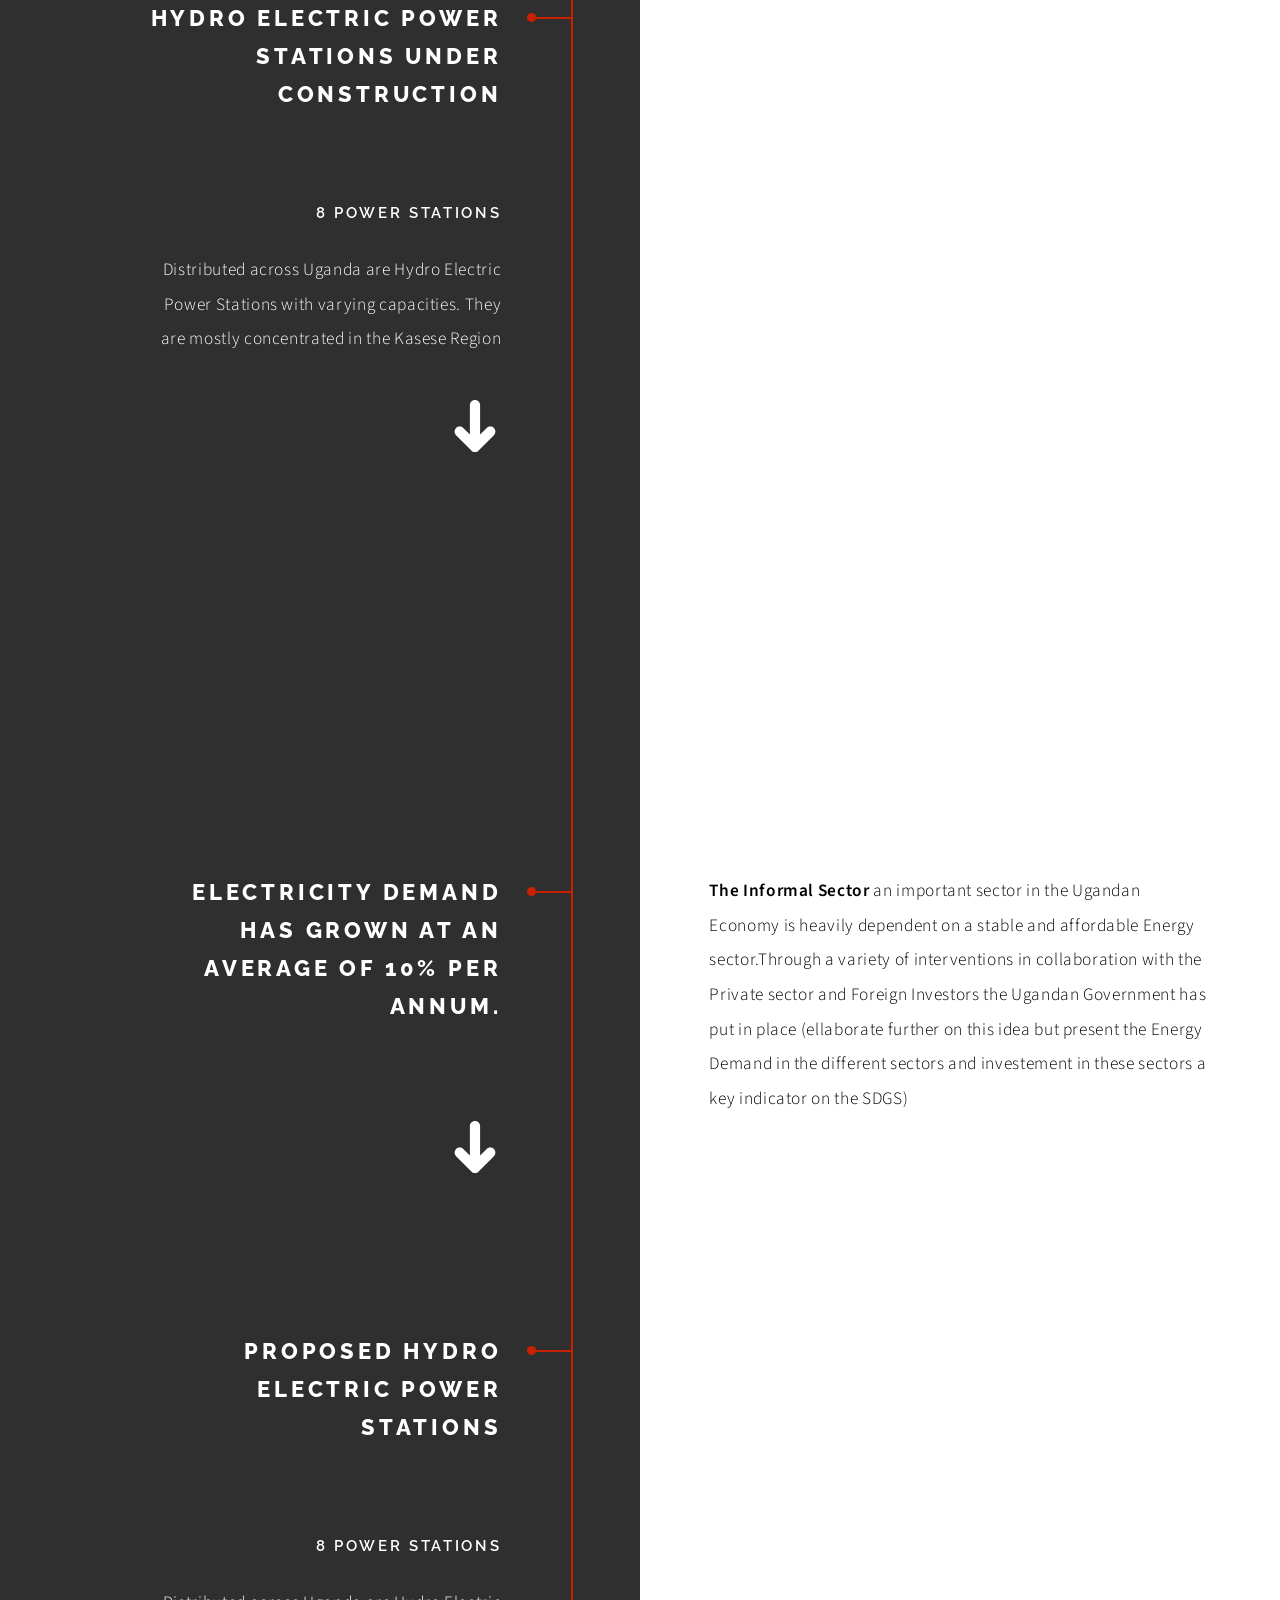
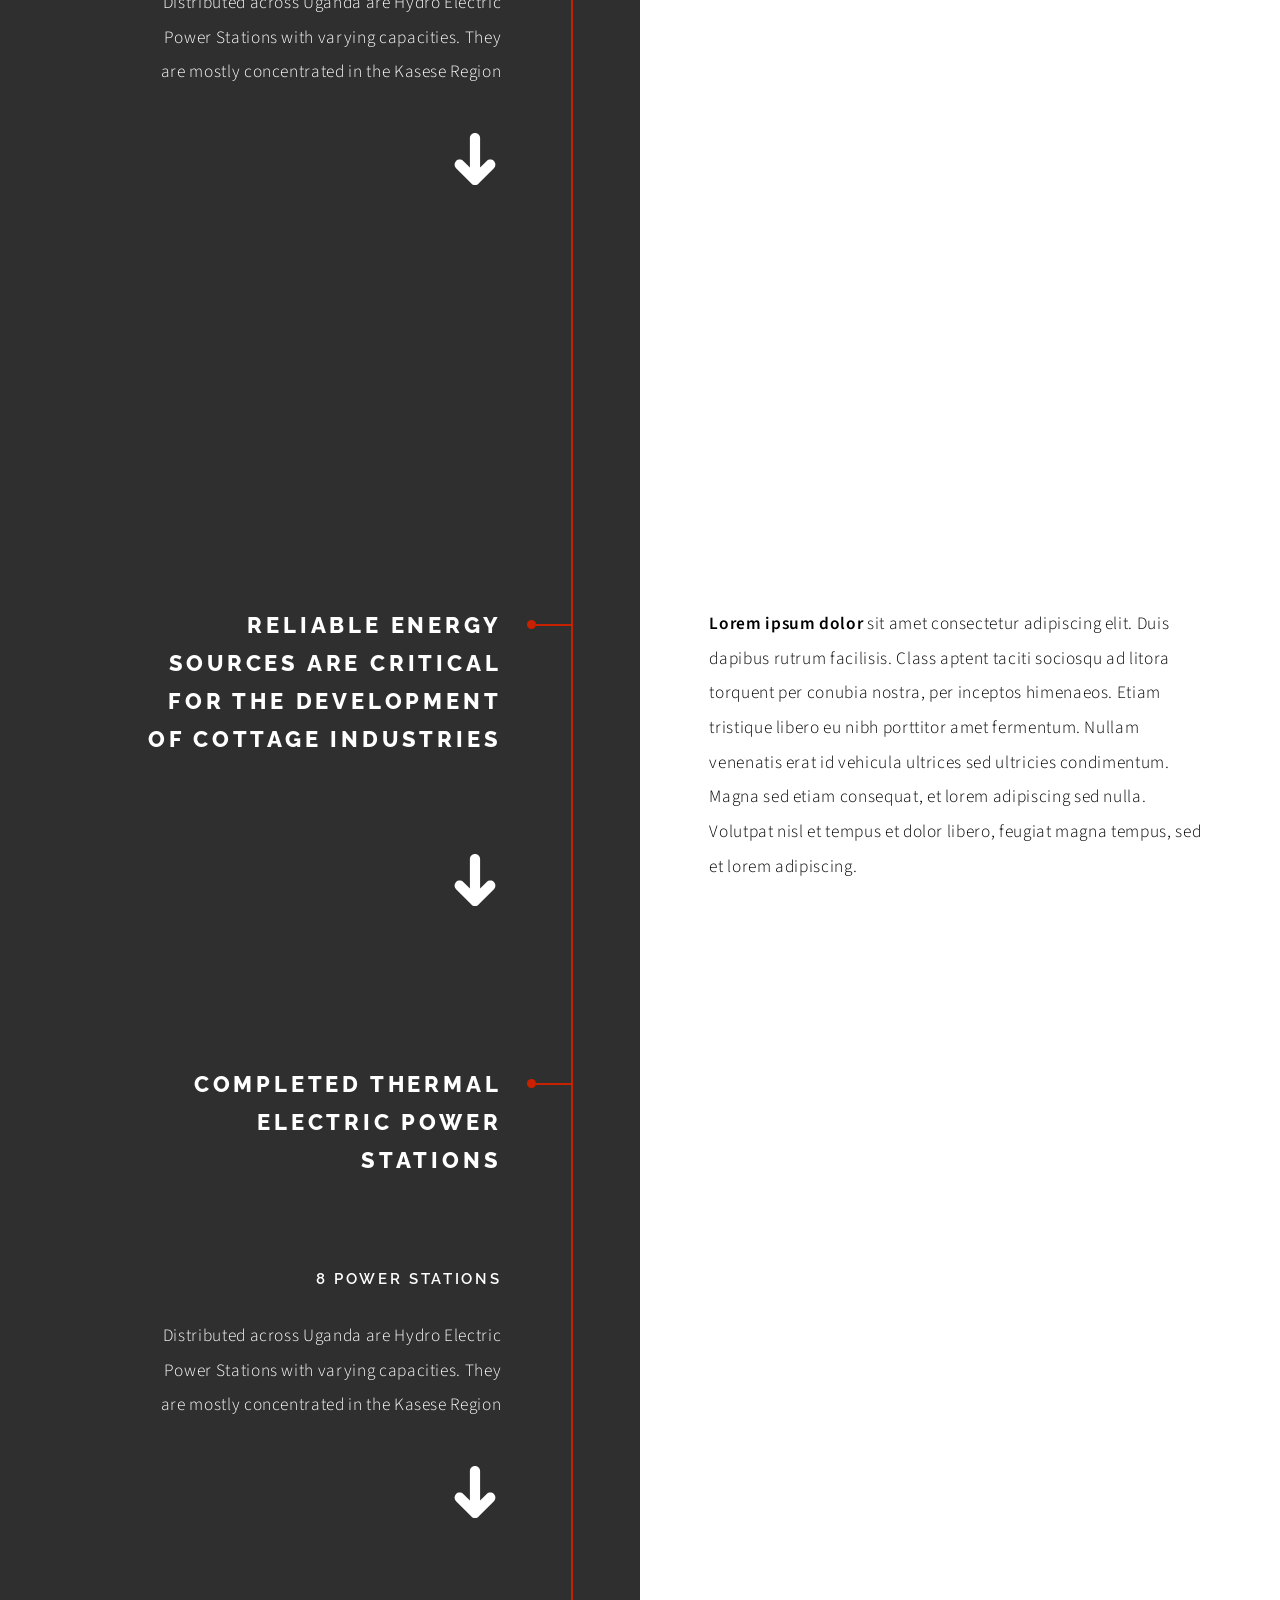
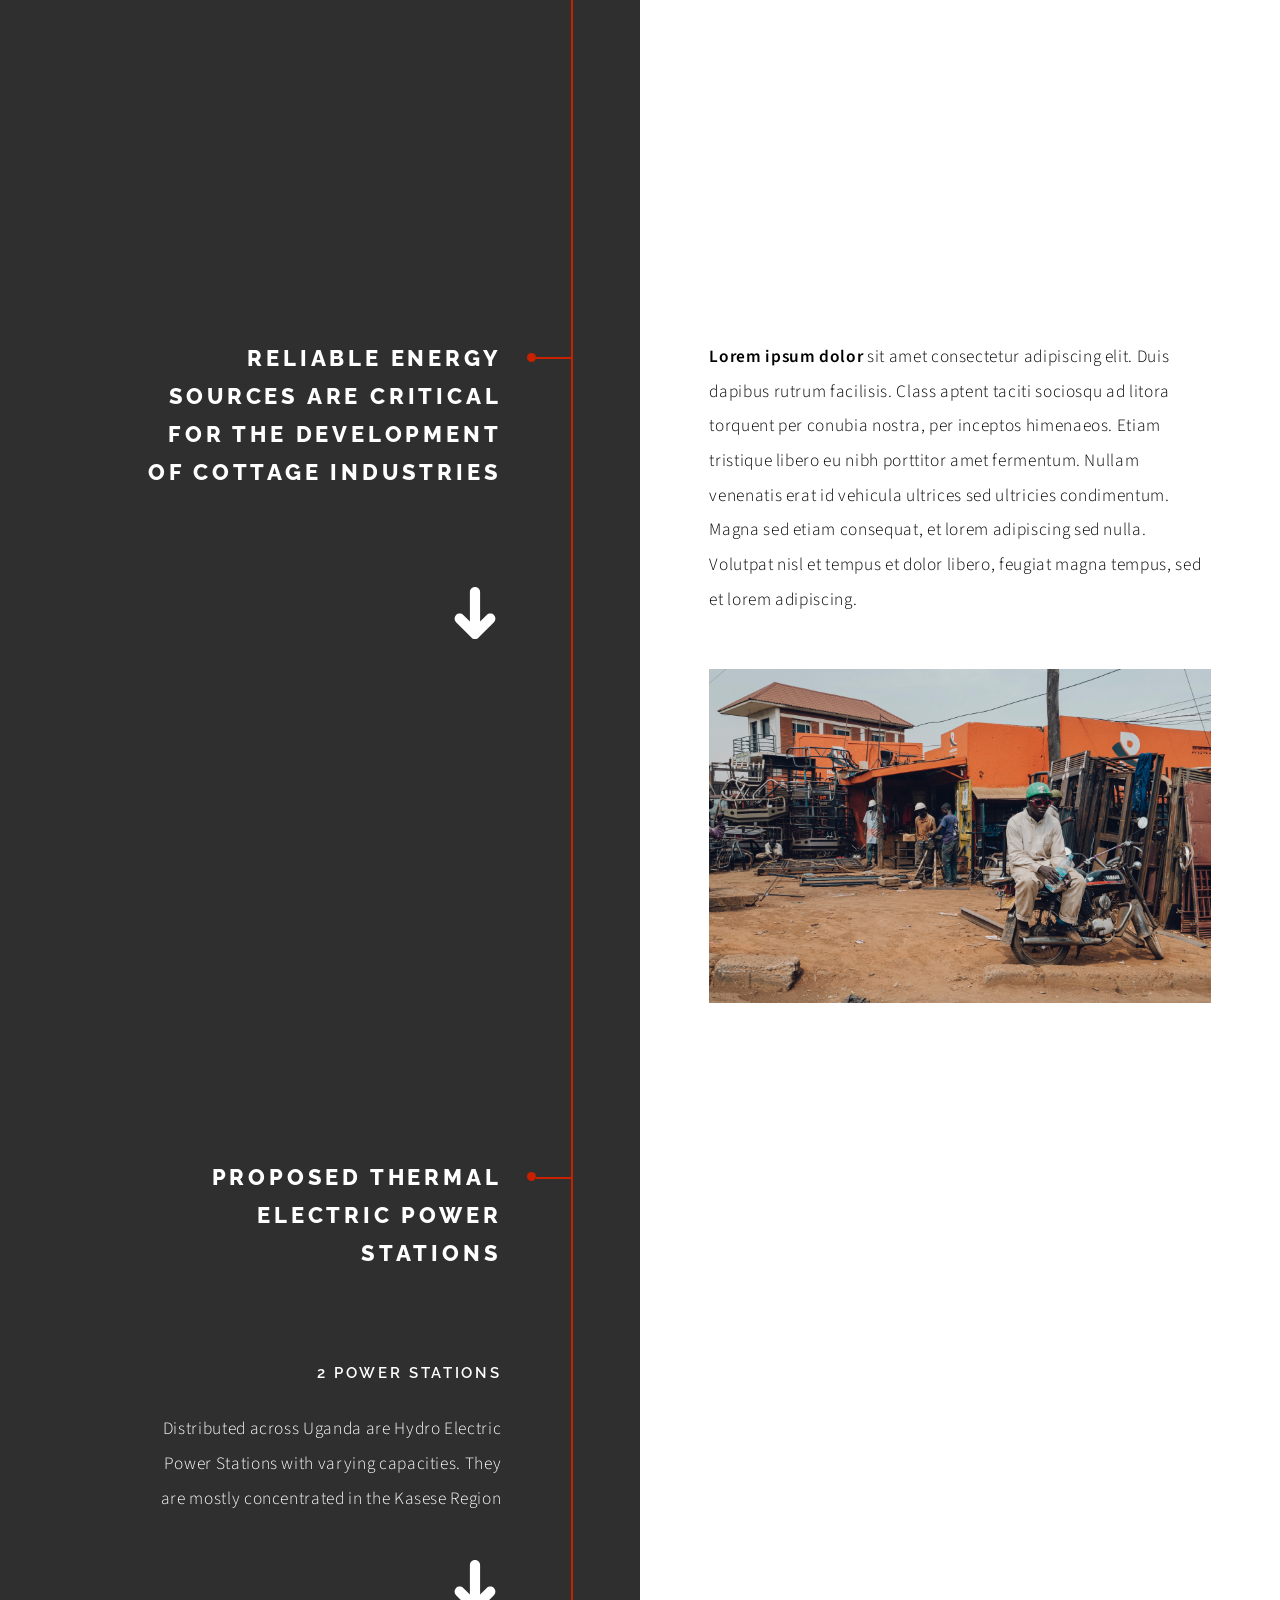
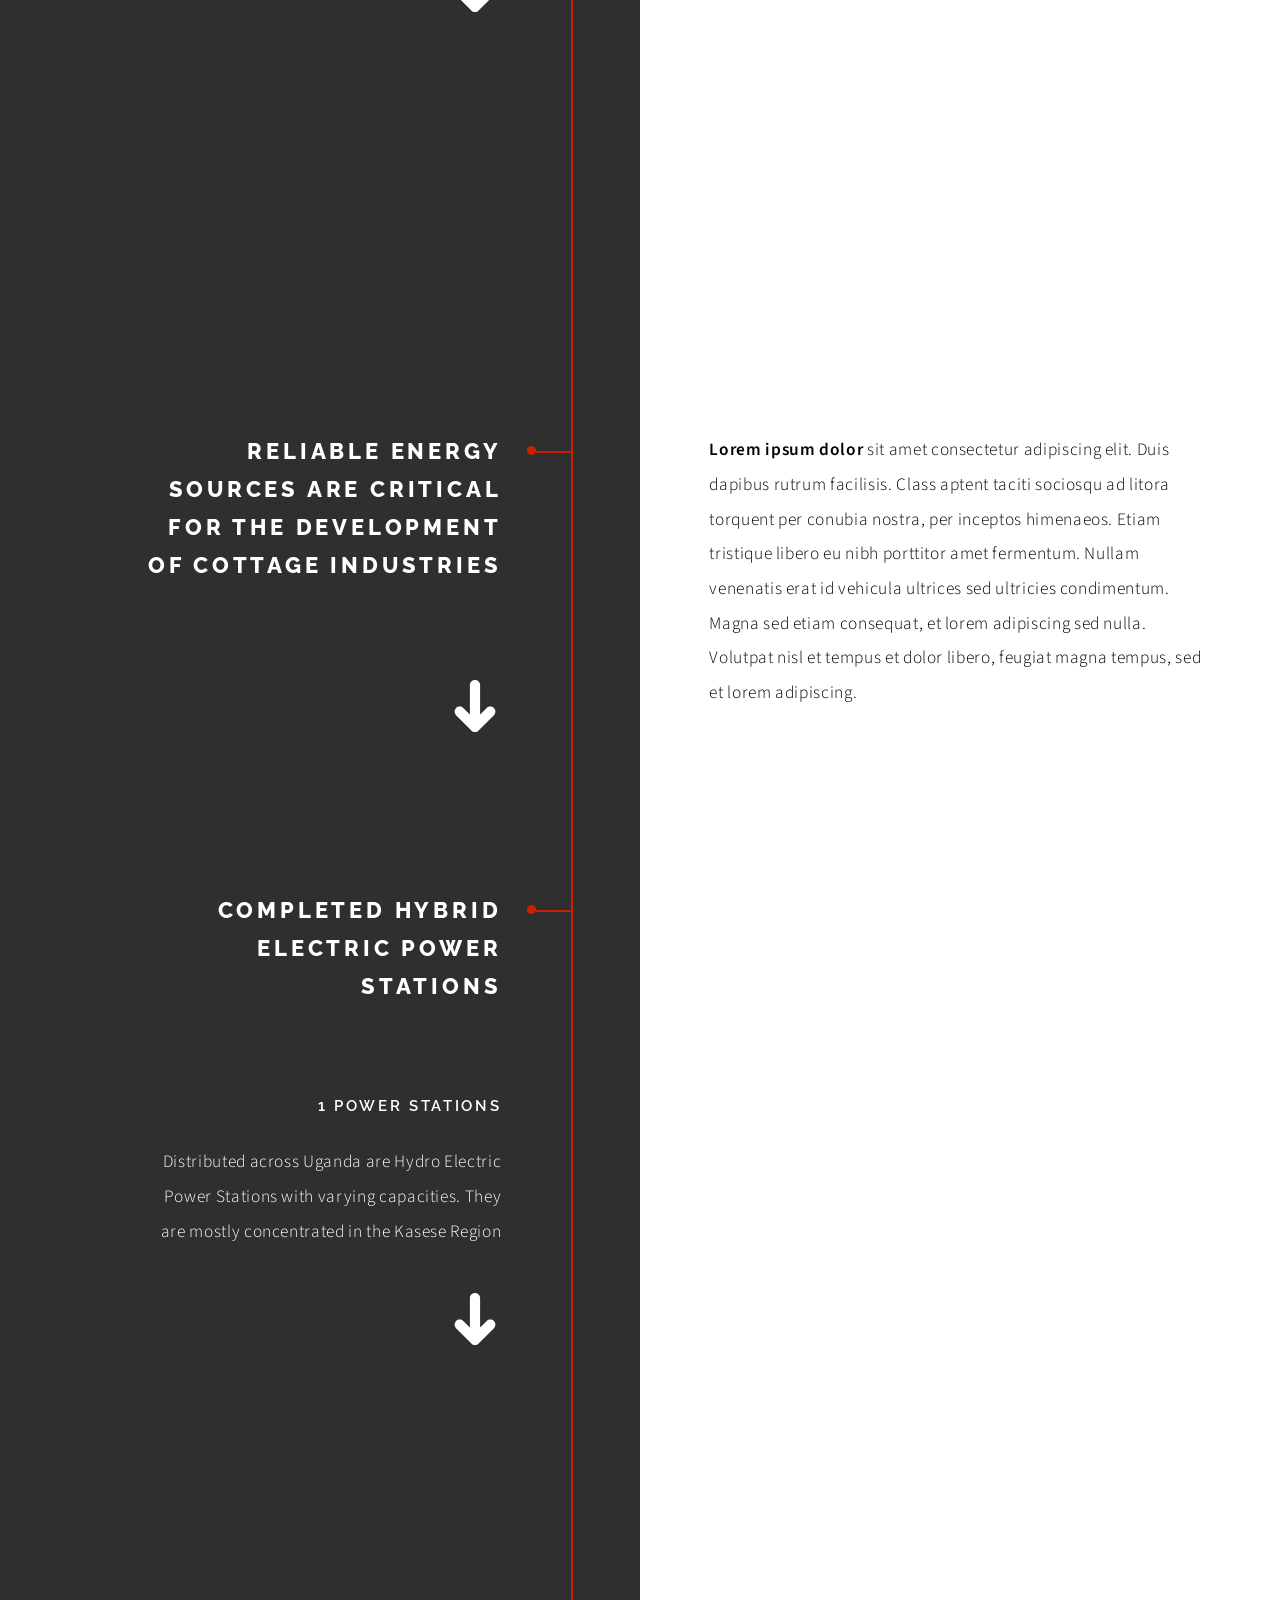
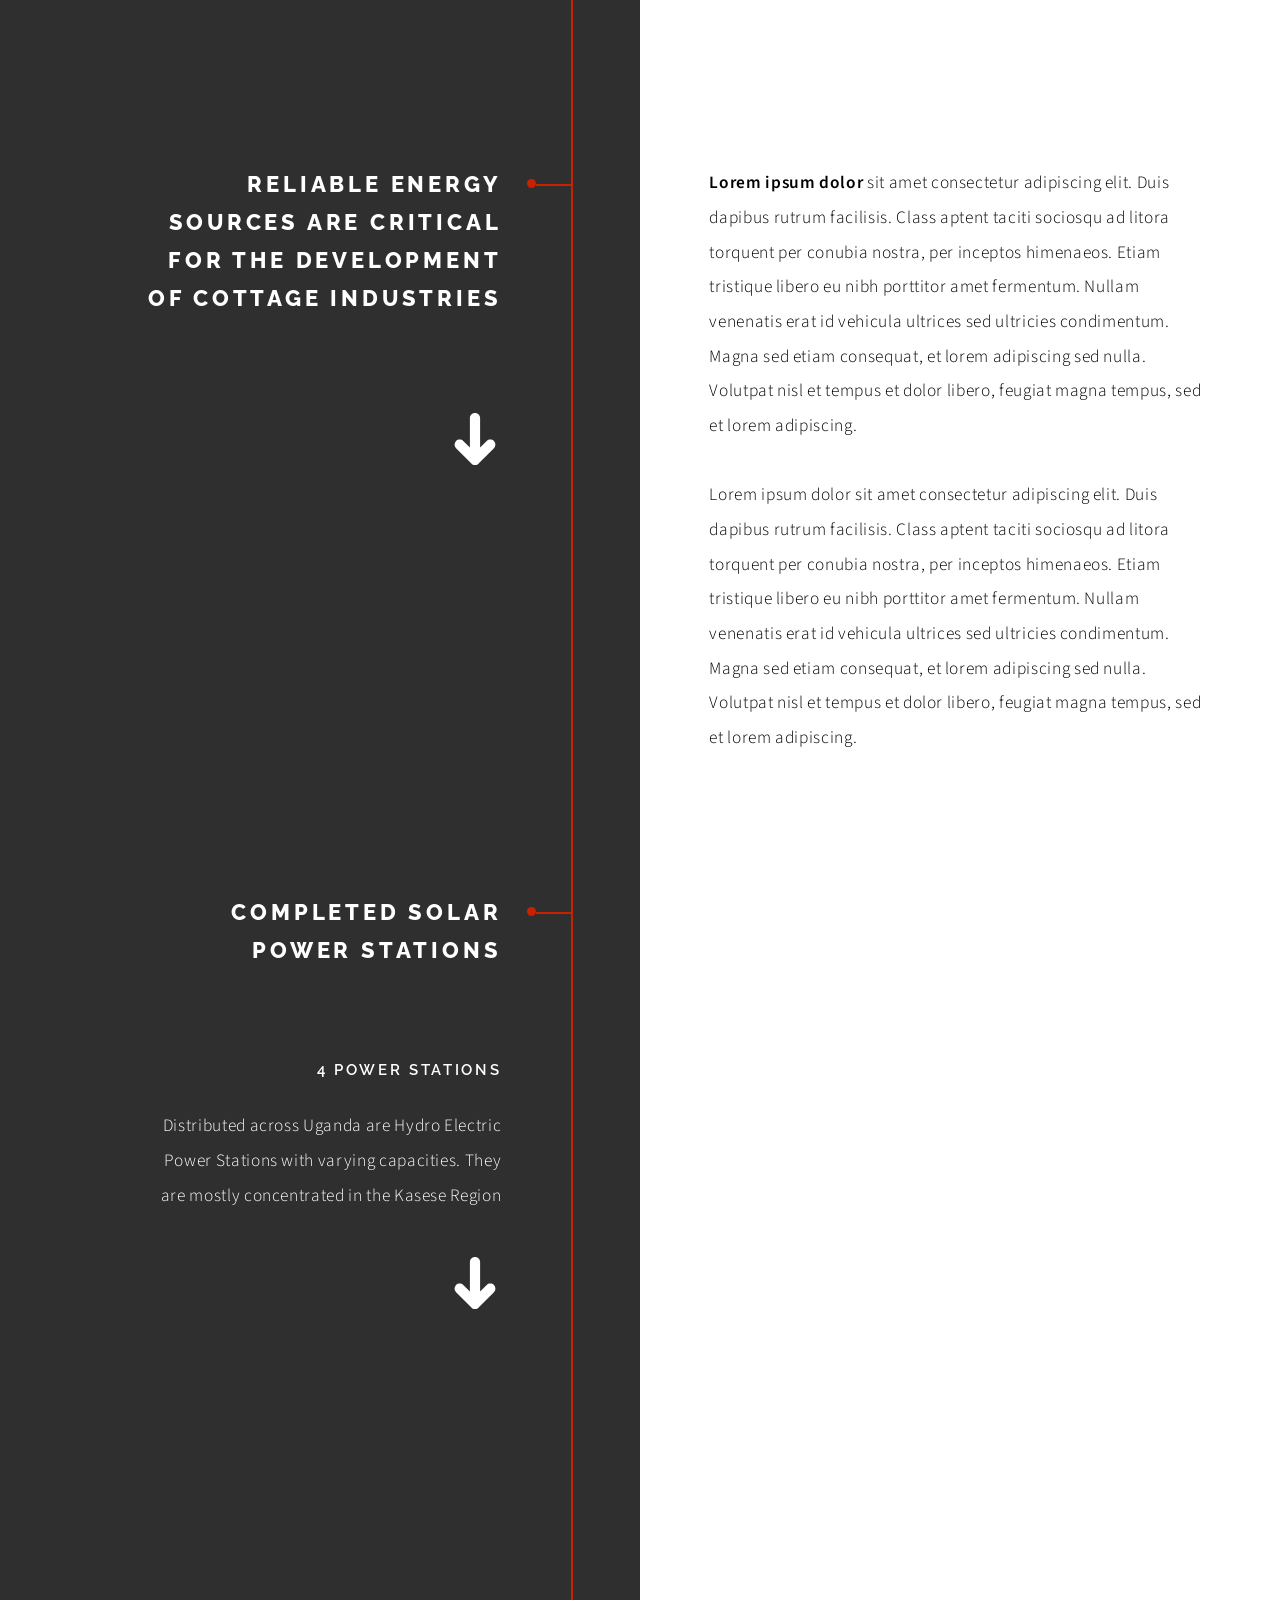
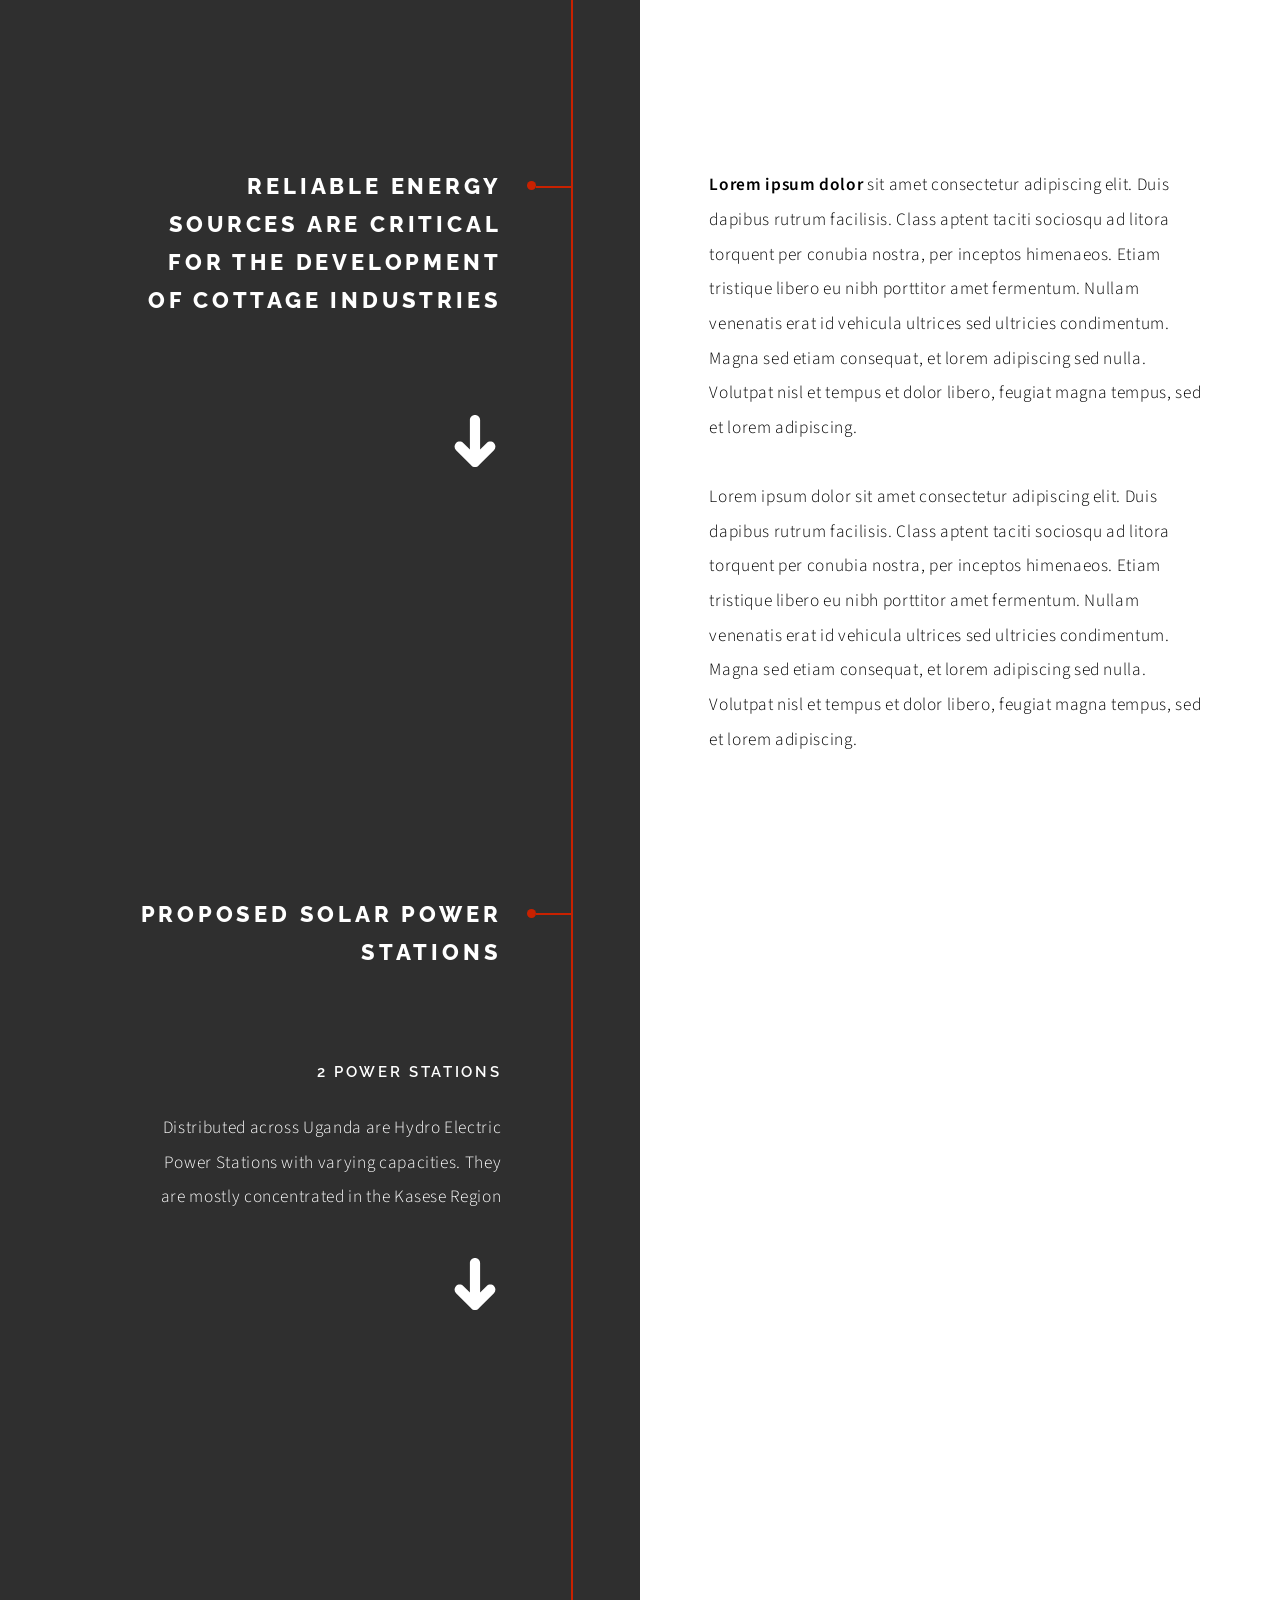
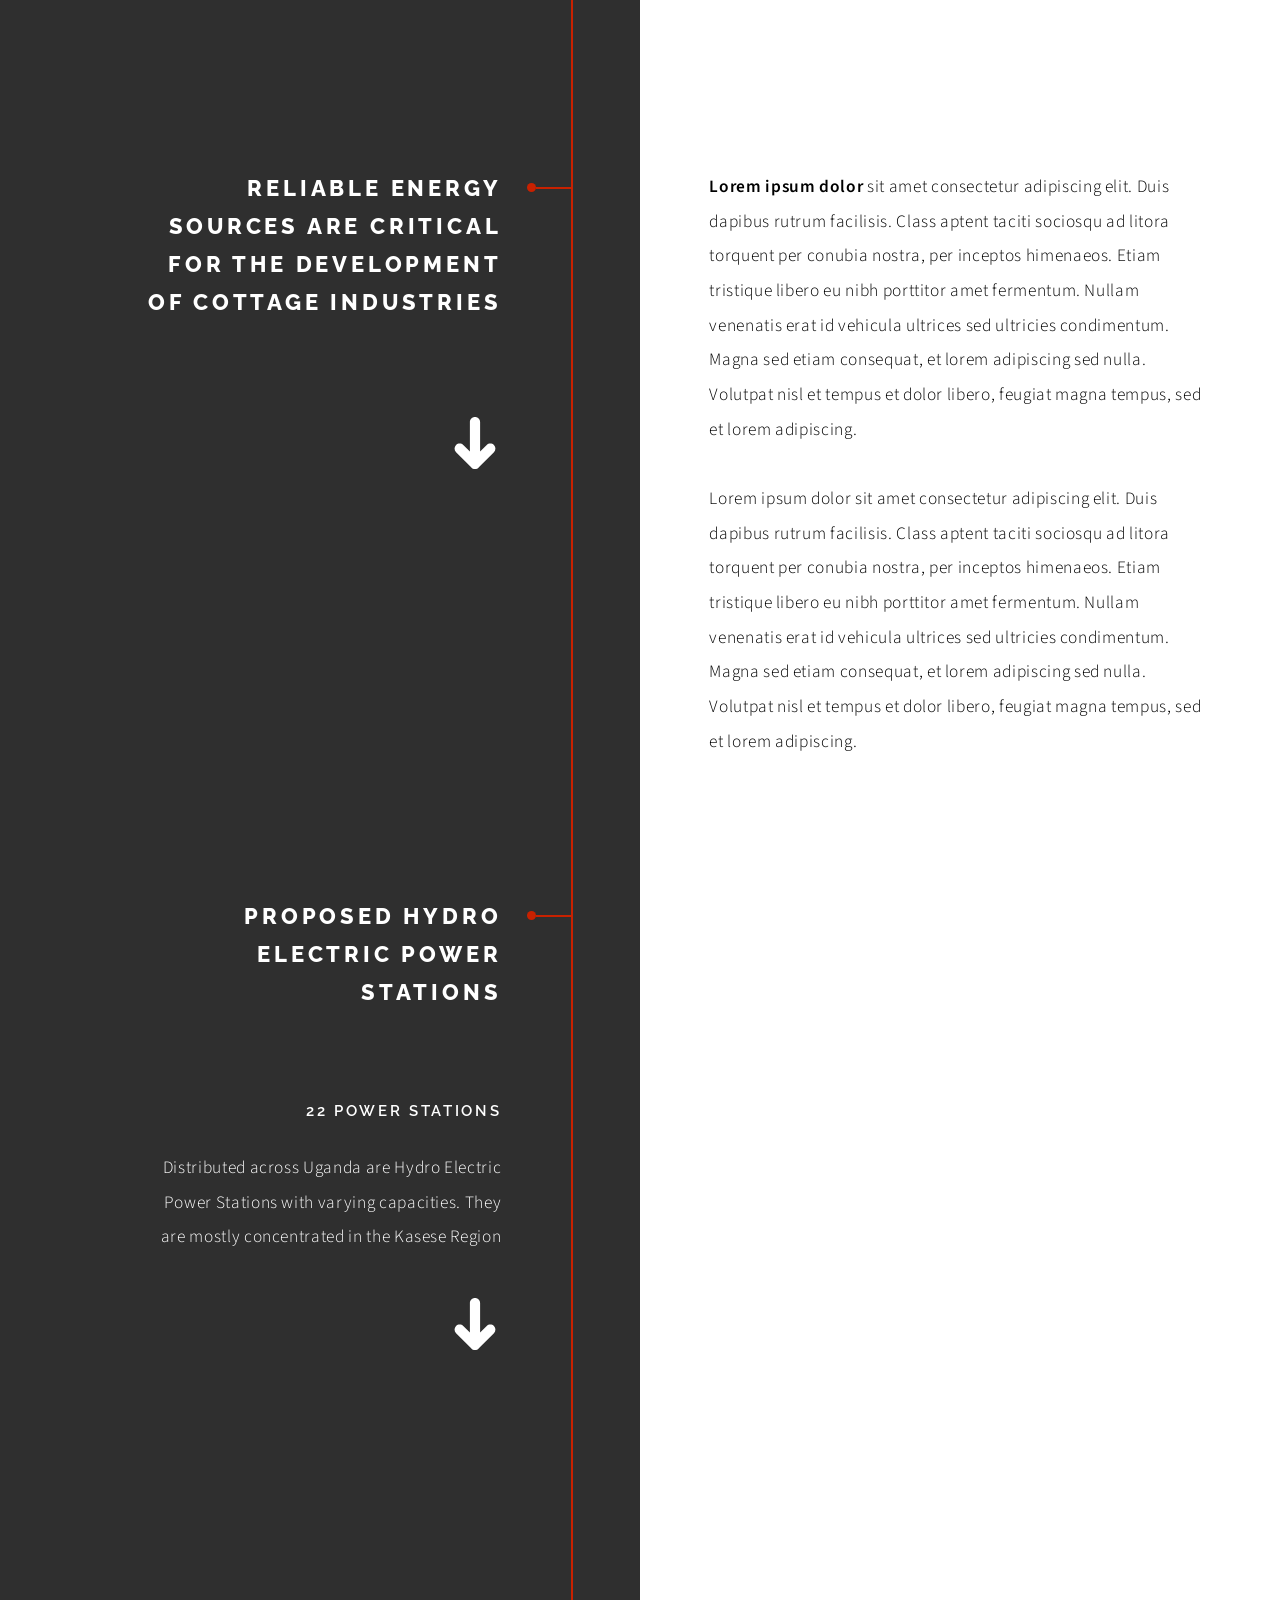
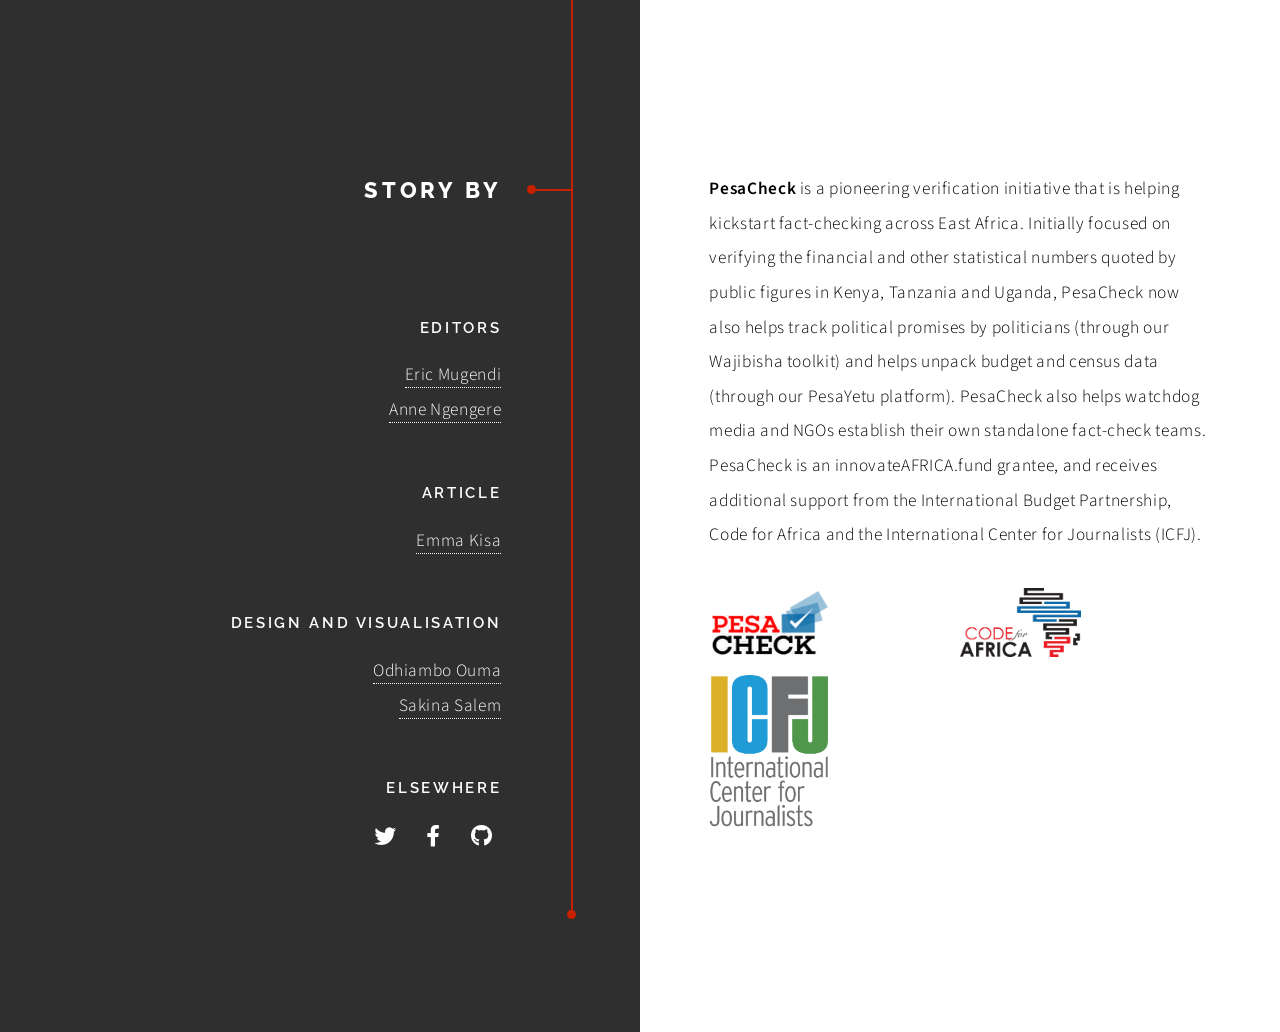
==== commit 55e27d6d: "testing" ====
--- a/index.html
+++ b/index.html
@@ -22,7 +22,7 @@
 				<!-- Intro -->
 					<section class="intro">
 						<header>
-							<h1>Powering Uganda</h1>
+							<h1>Powering Uganda blah blah</h1>
 							<p>A Look at the State of the Energy Sector in Uganda </br> A story by <a href="https://twitter.com/pesacheck">PesaCheck</a></p>
 							<ul class="actions">
 								<li><a href="#first" class="arrow scrolly"><span class="label">Next</span></a></li>
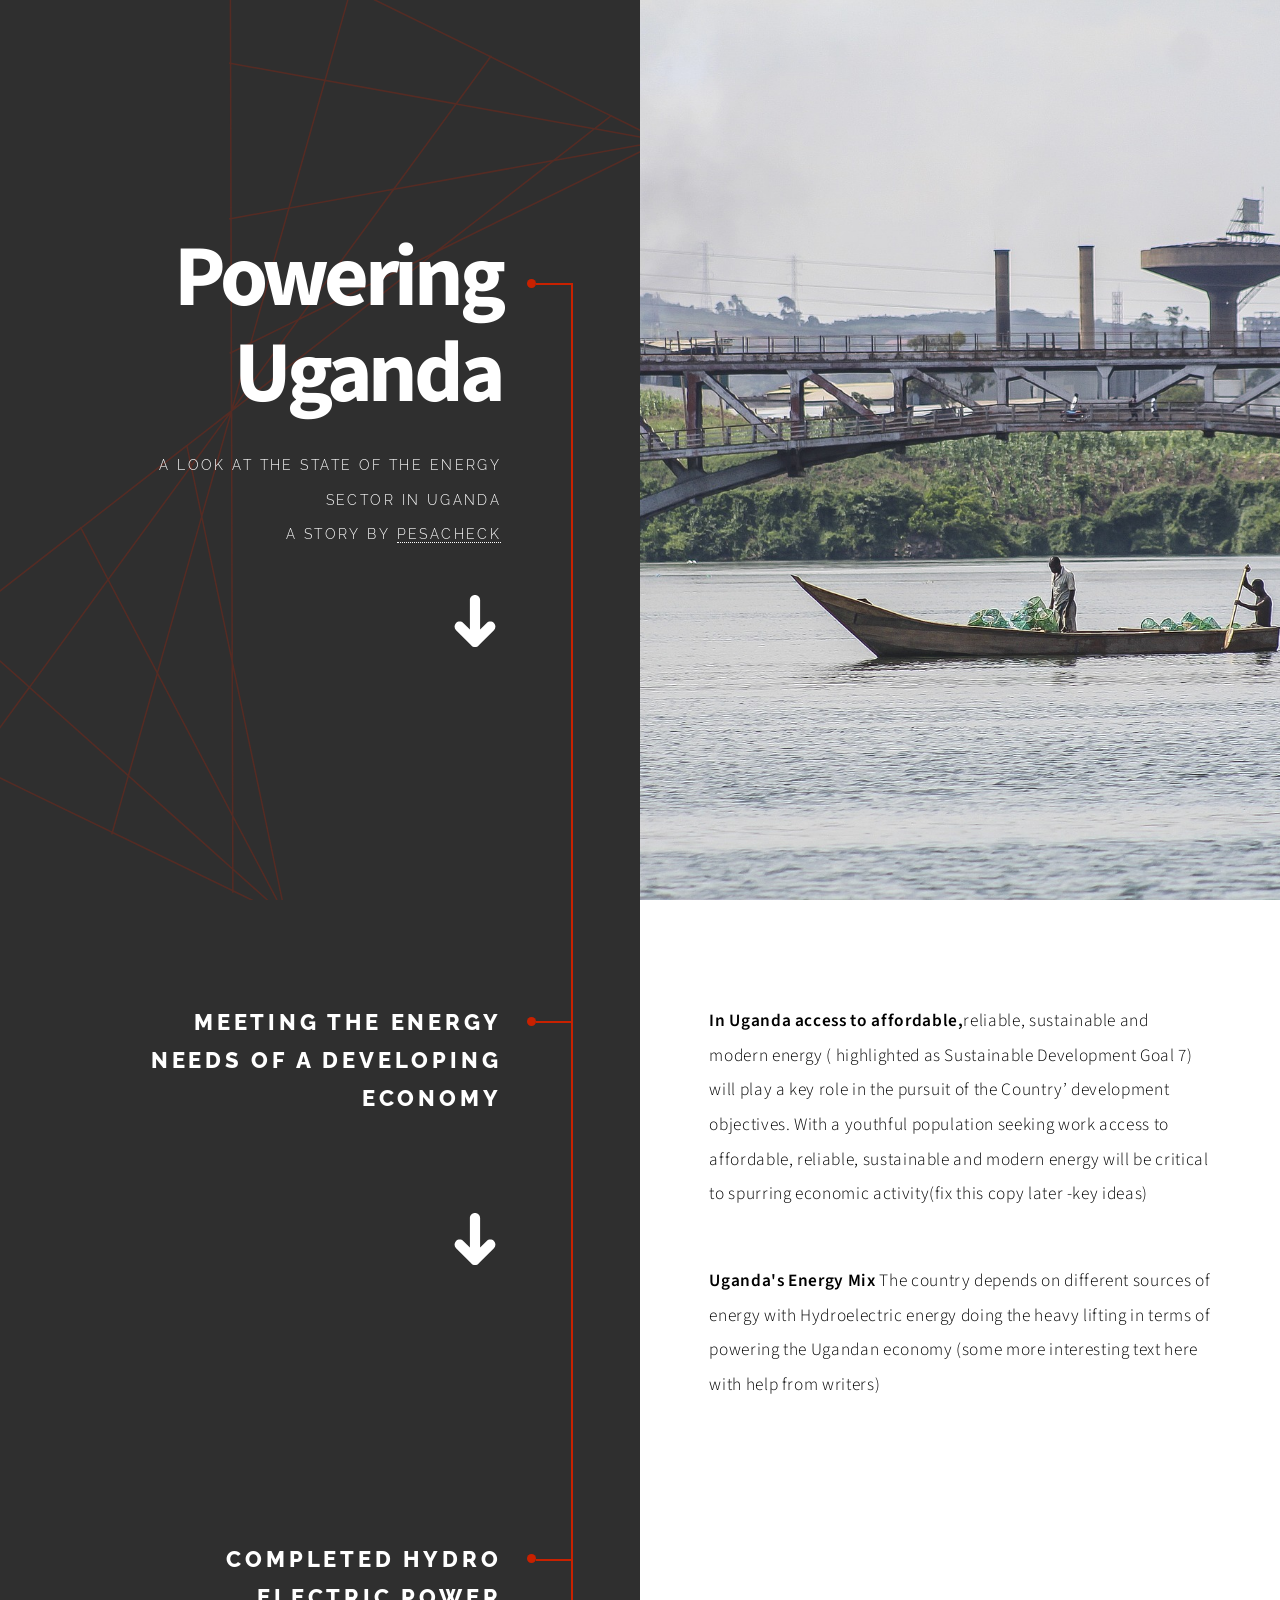
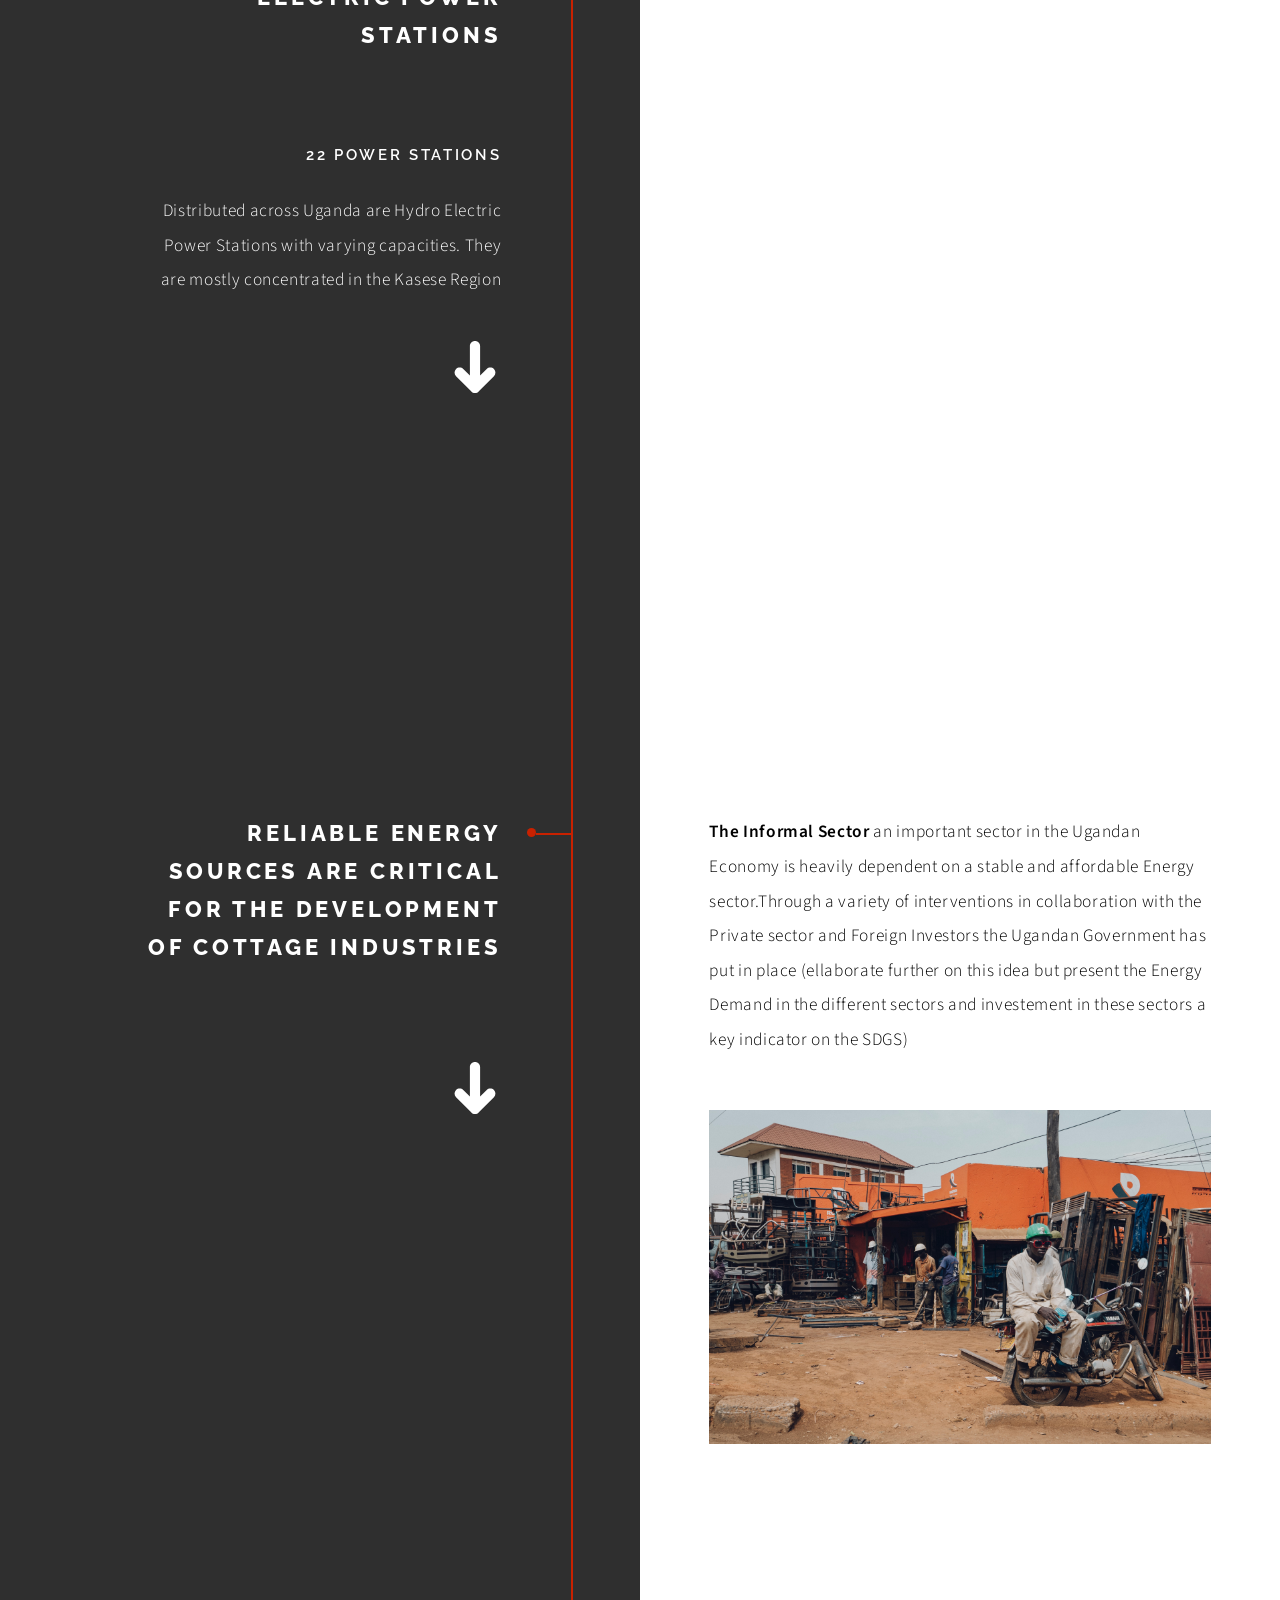
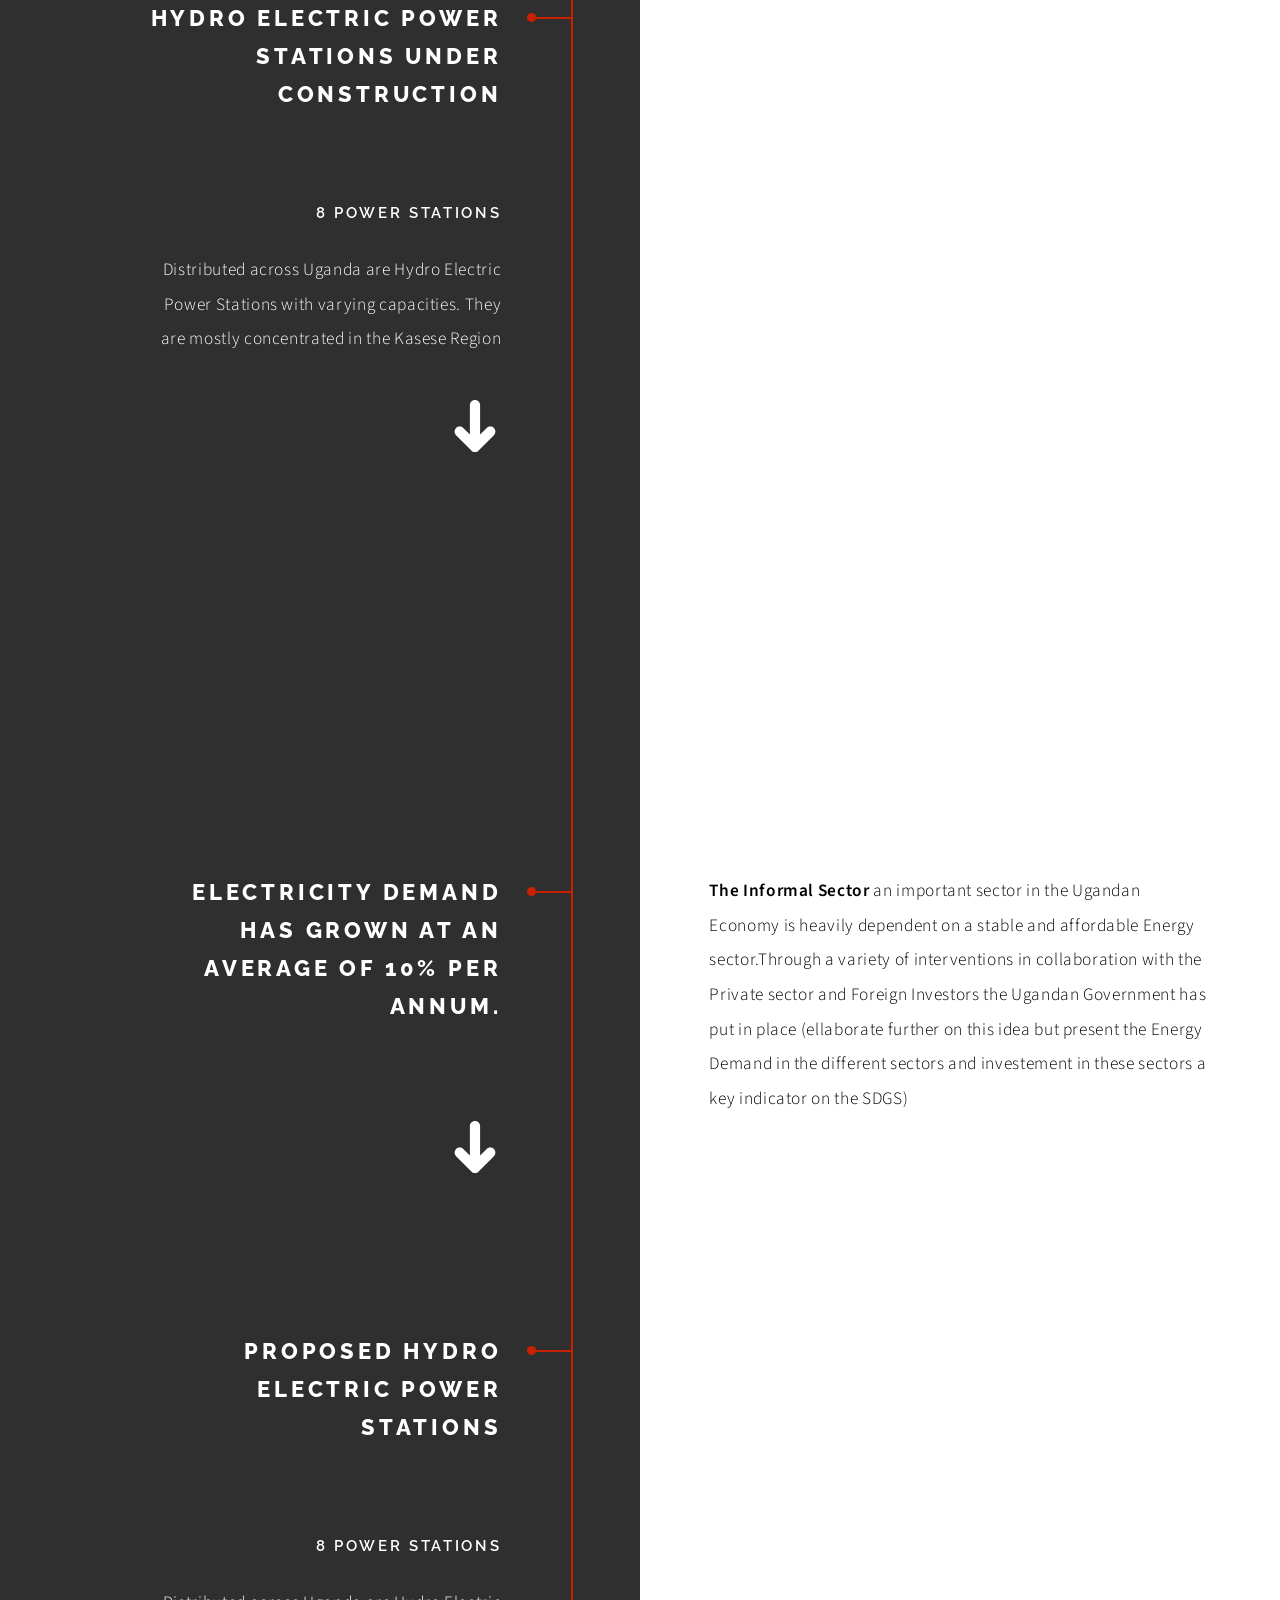
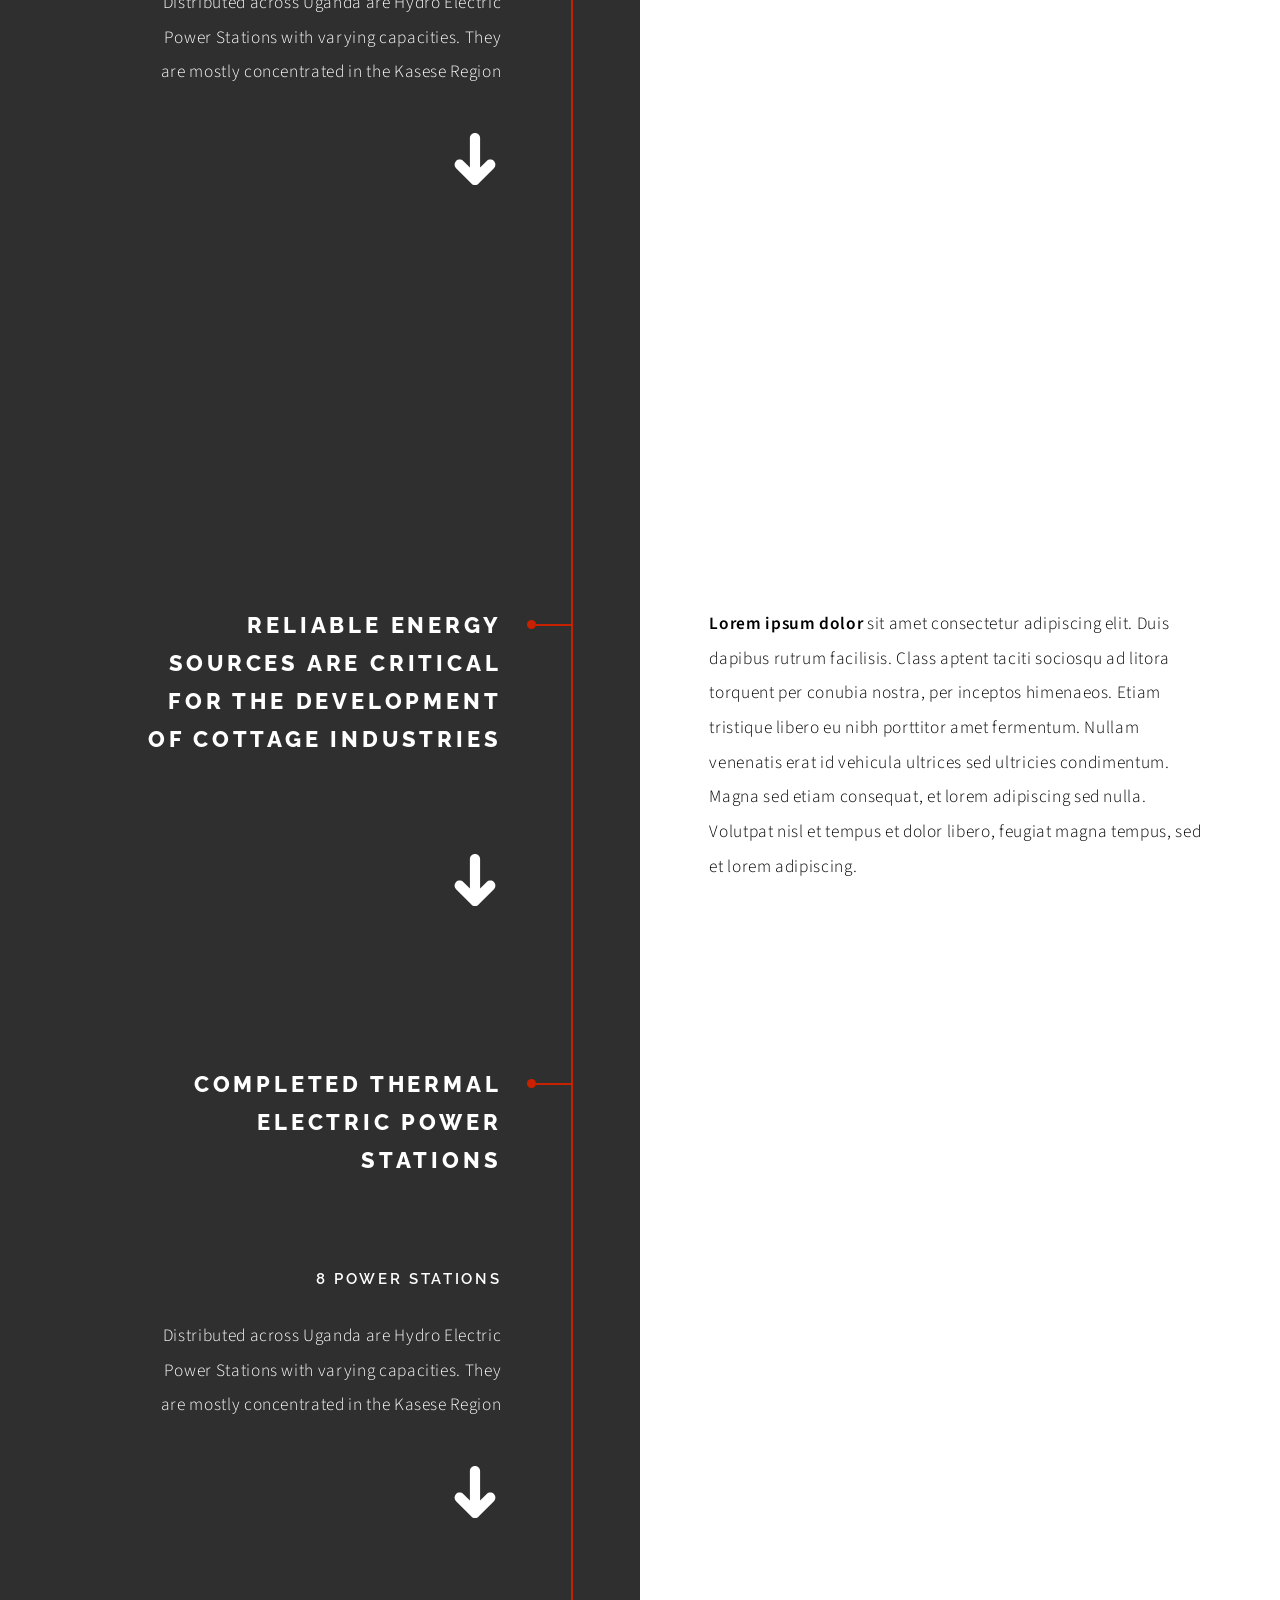
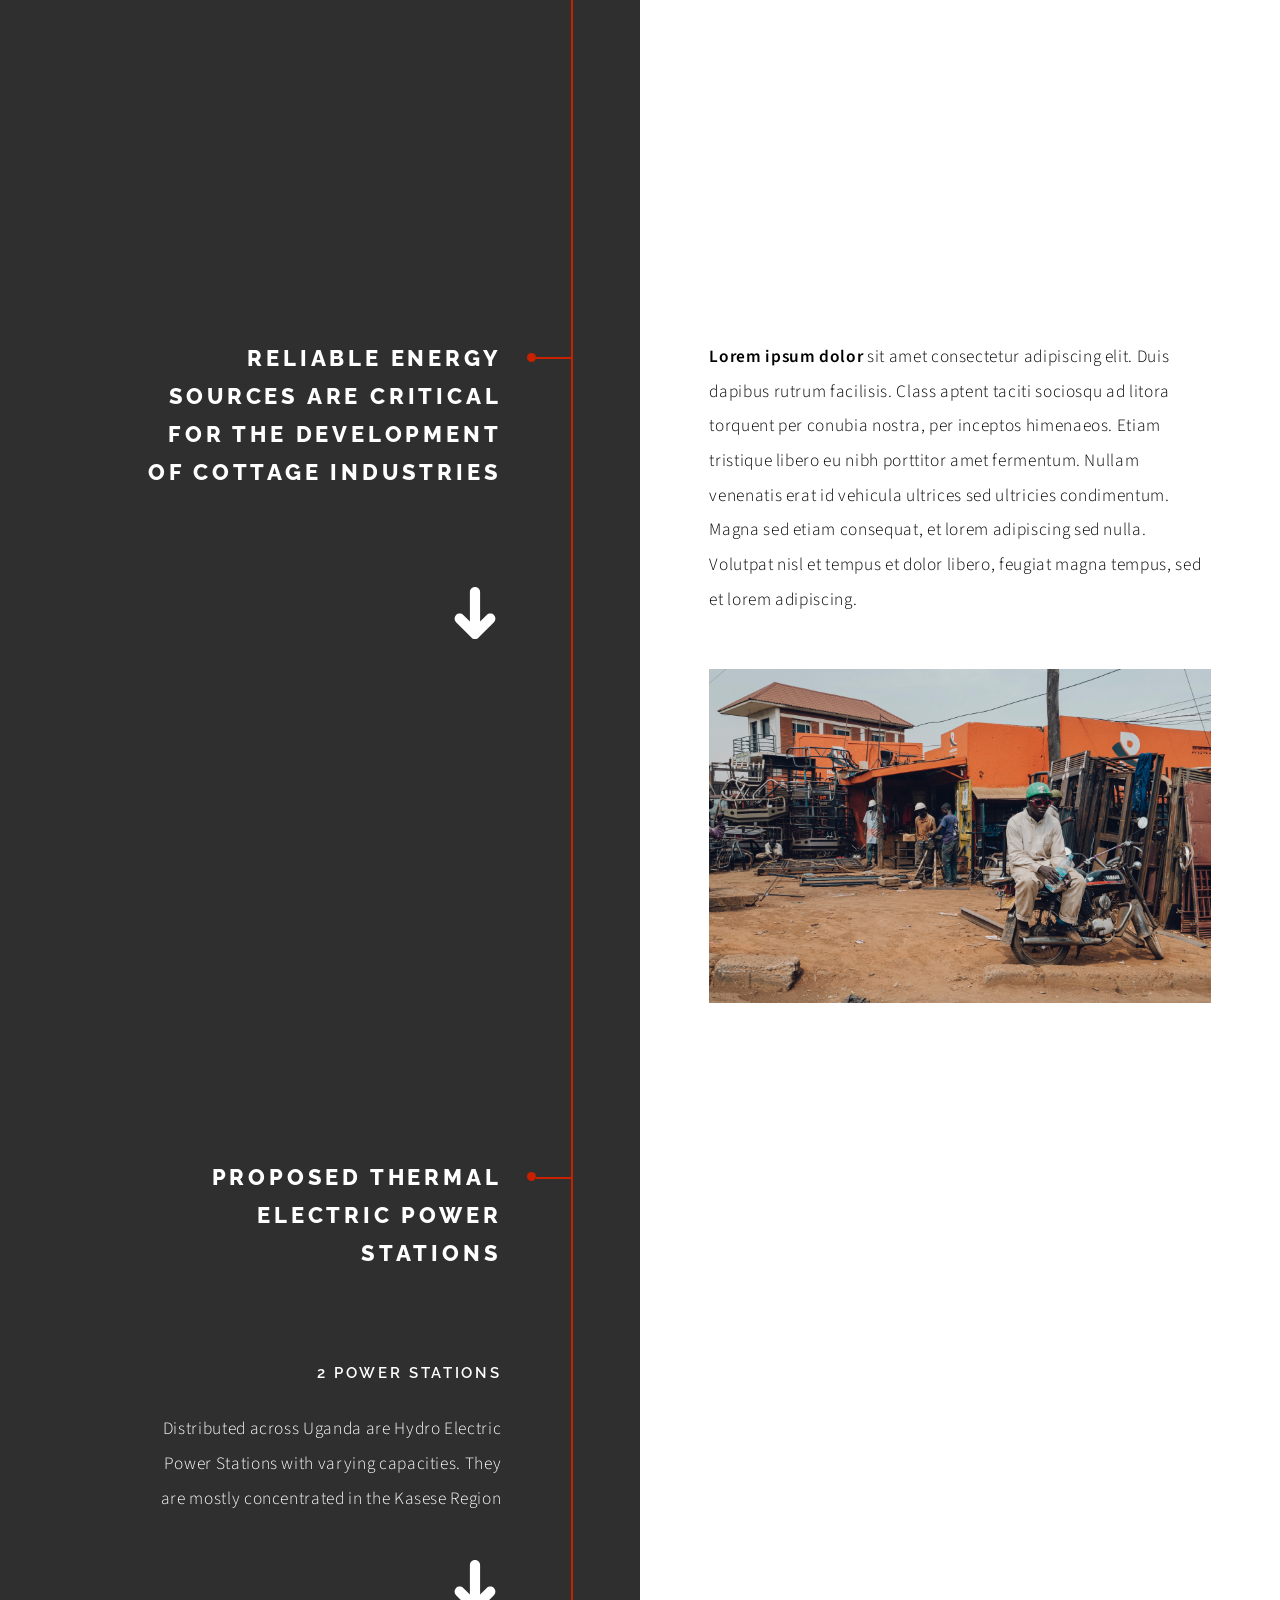
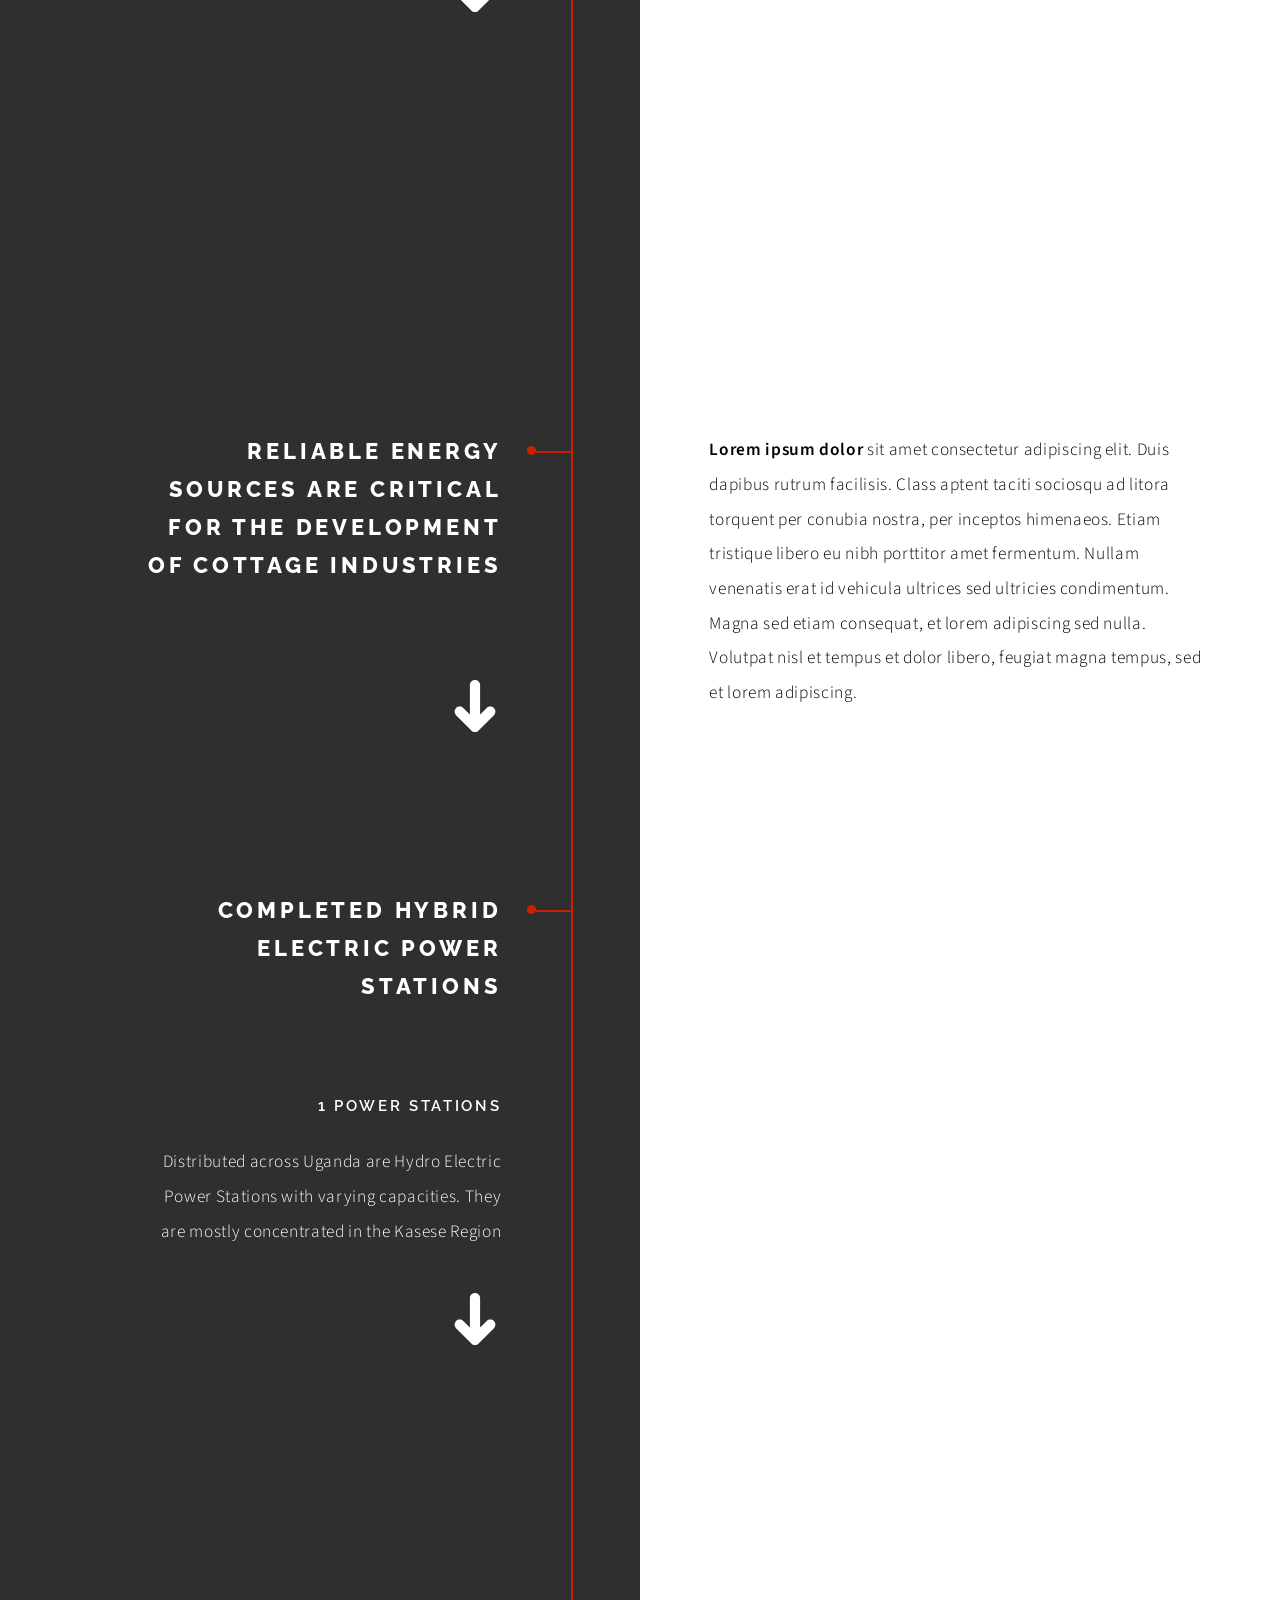
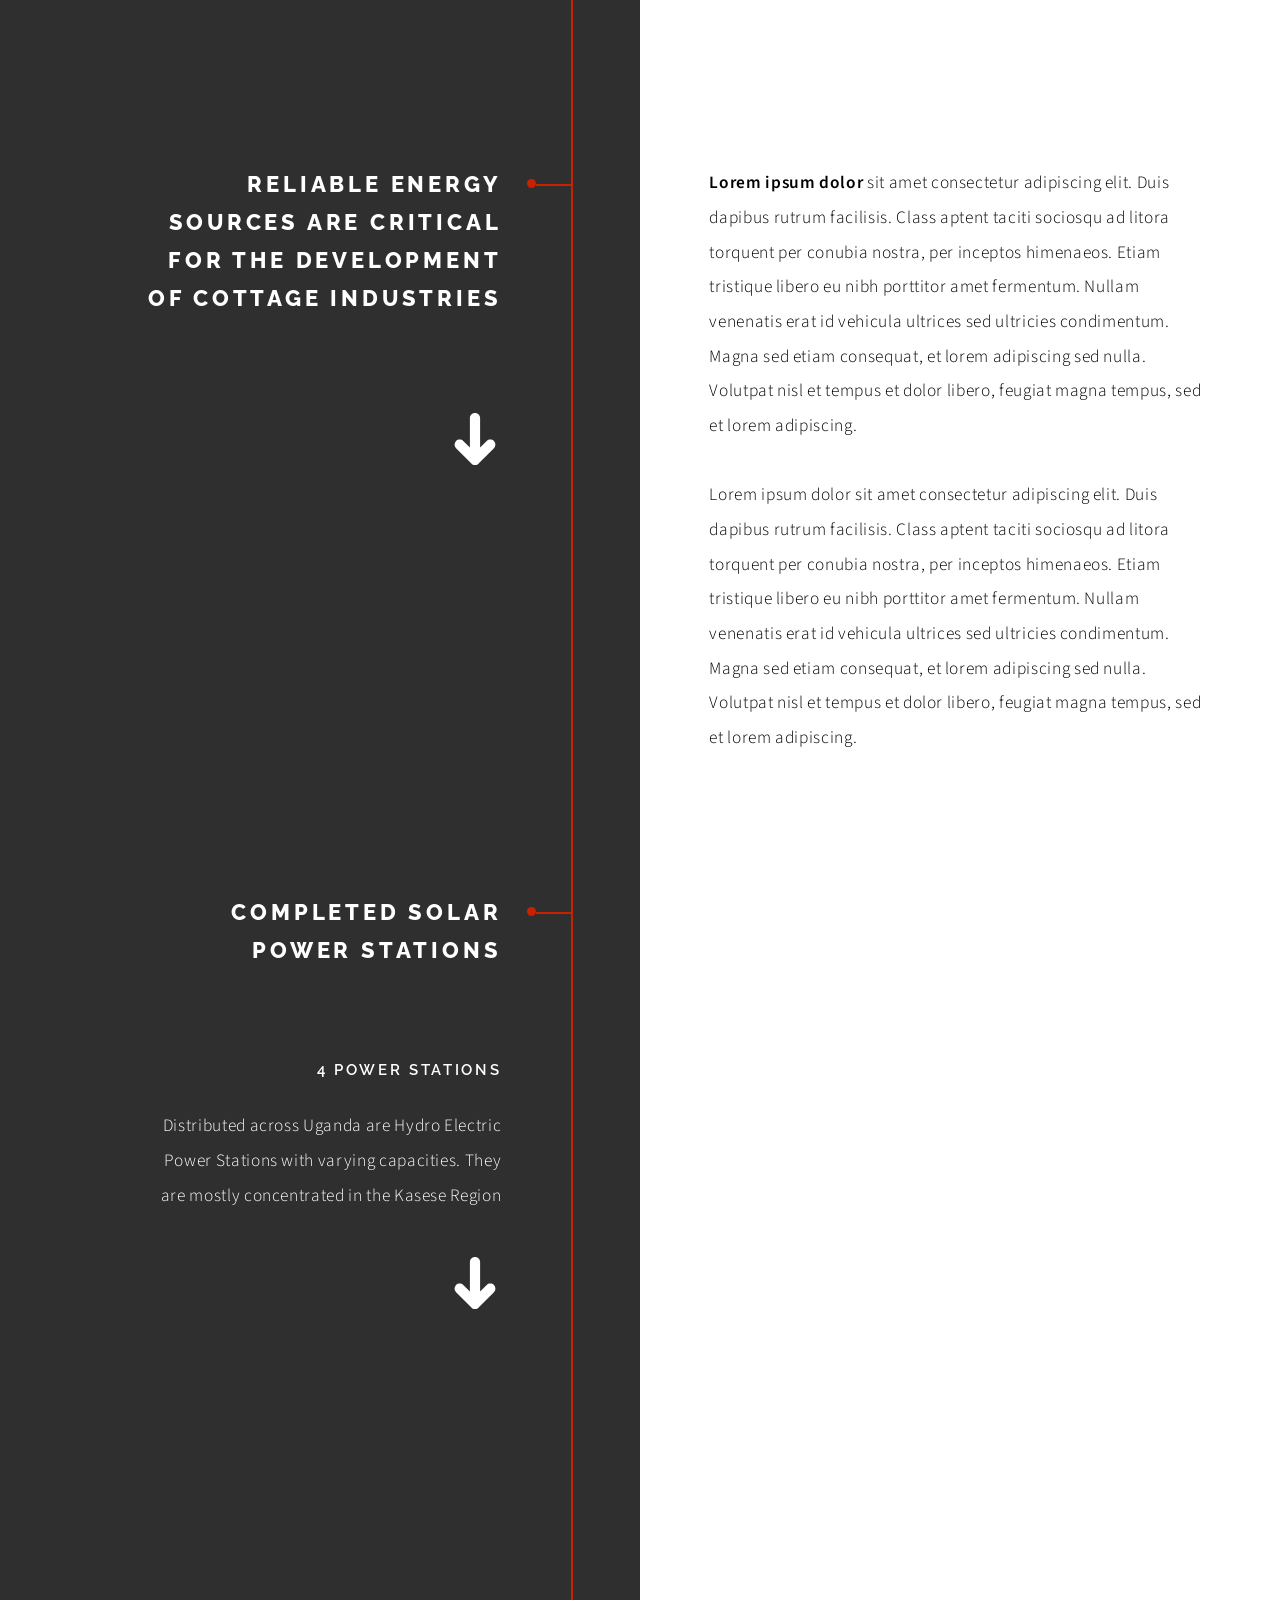
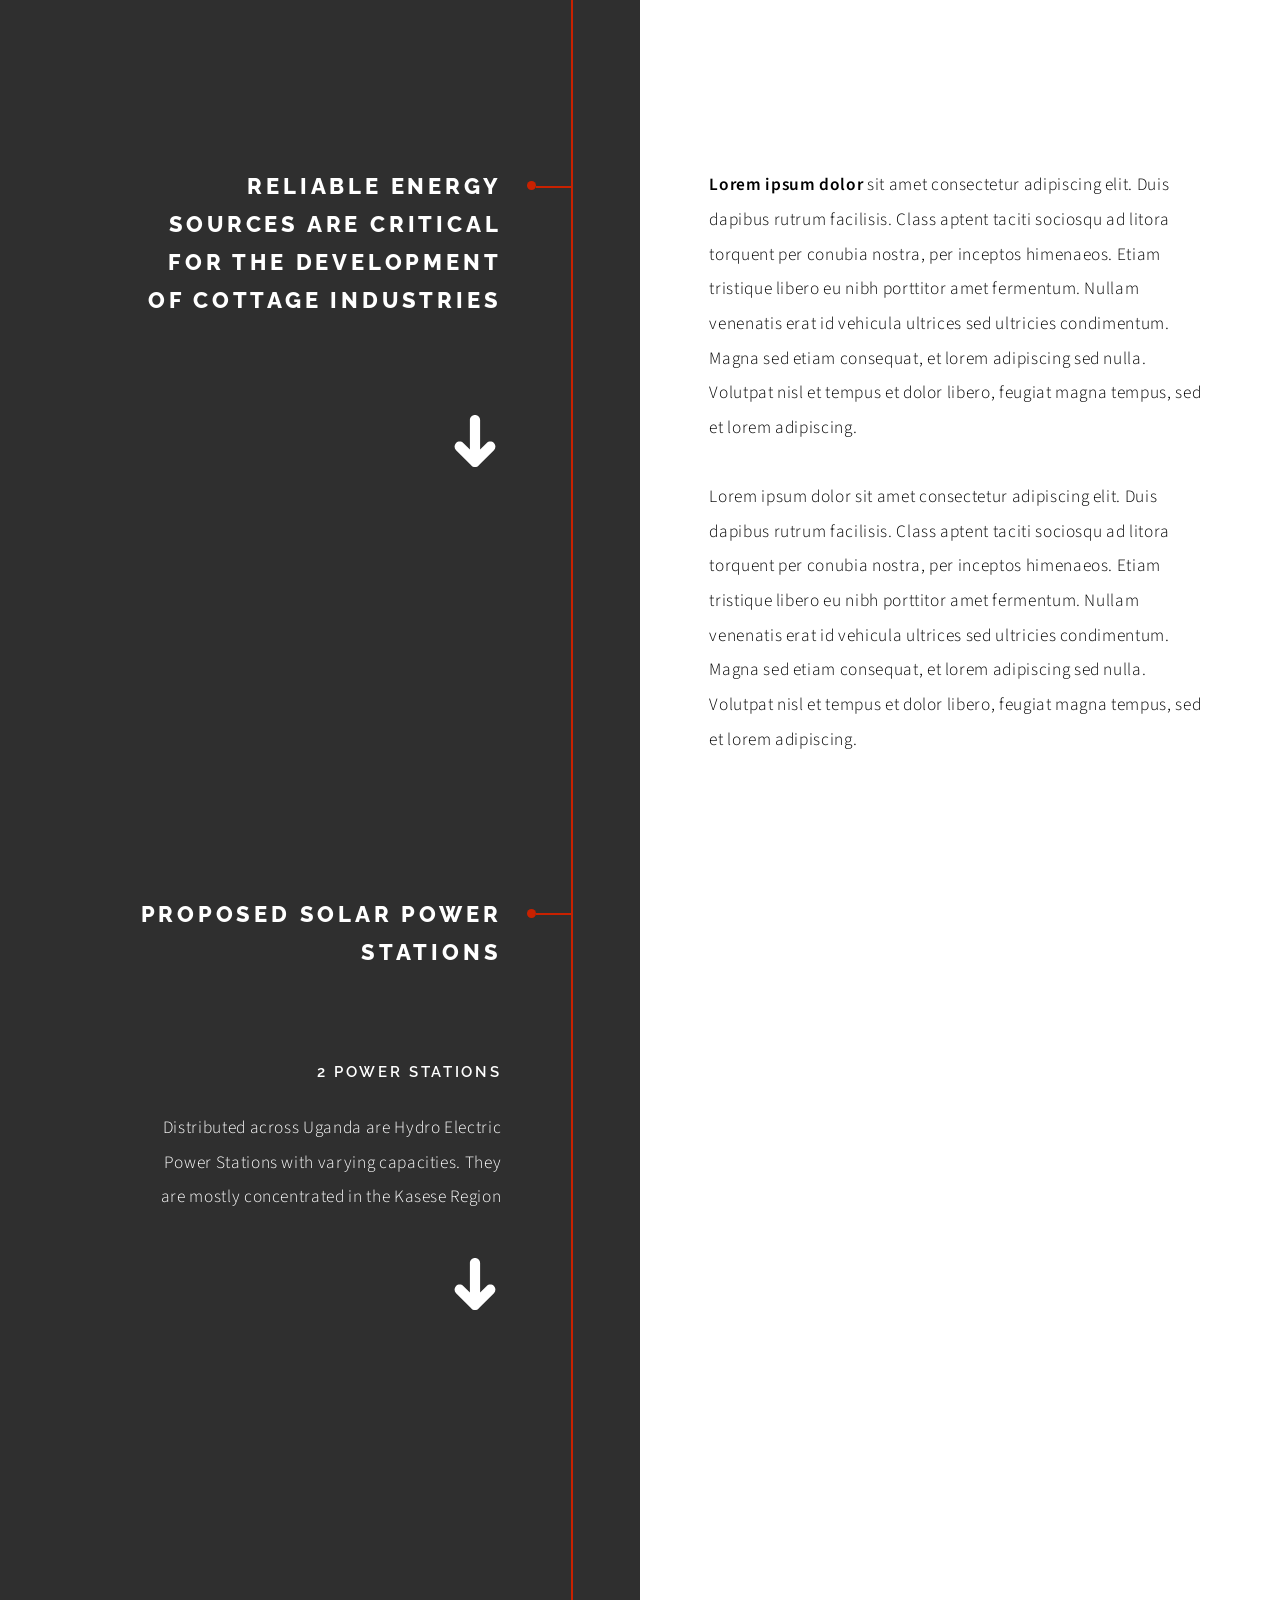
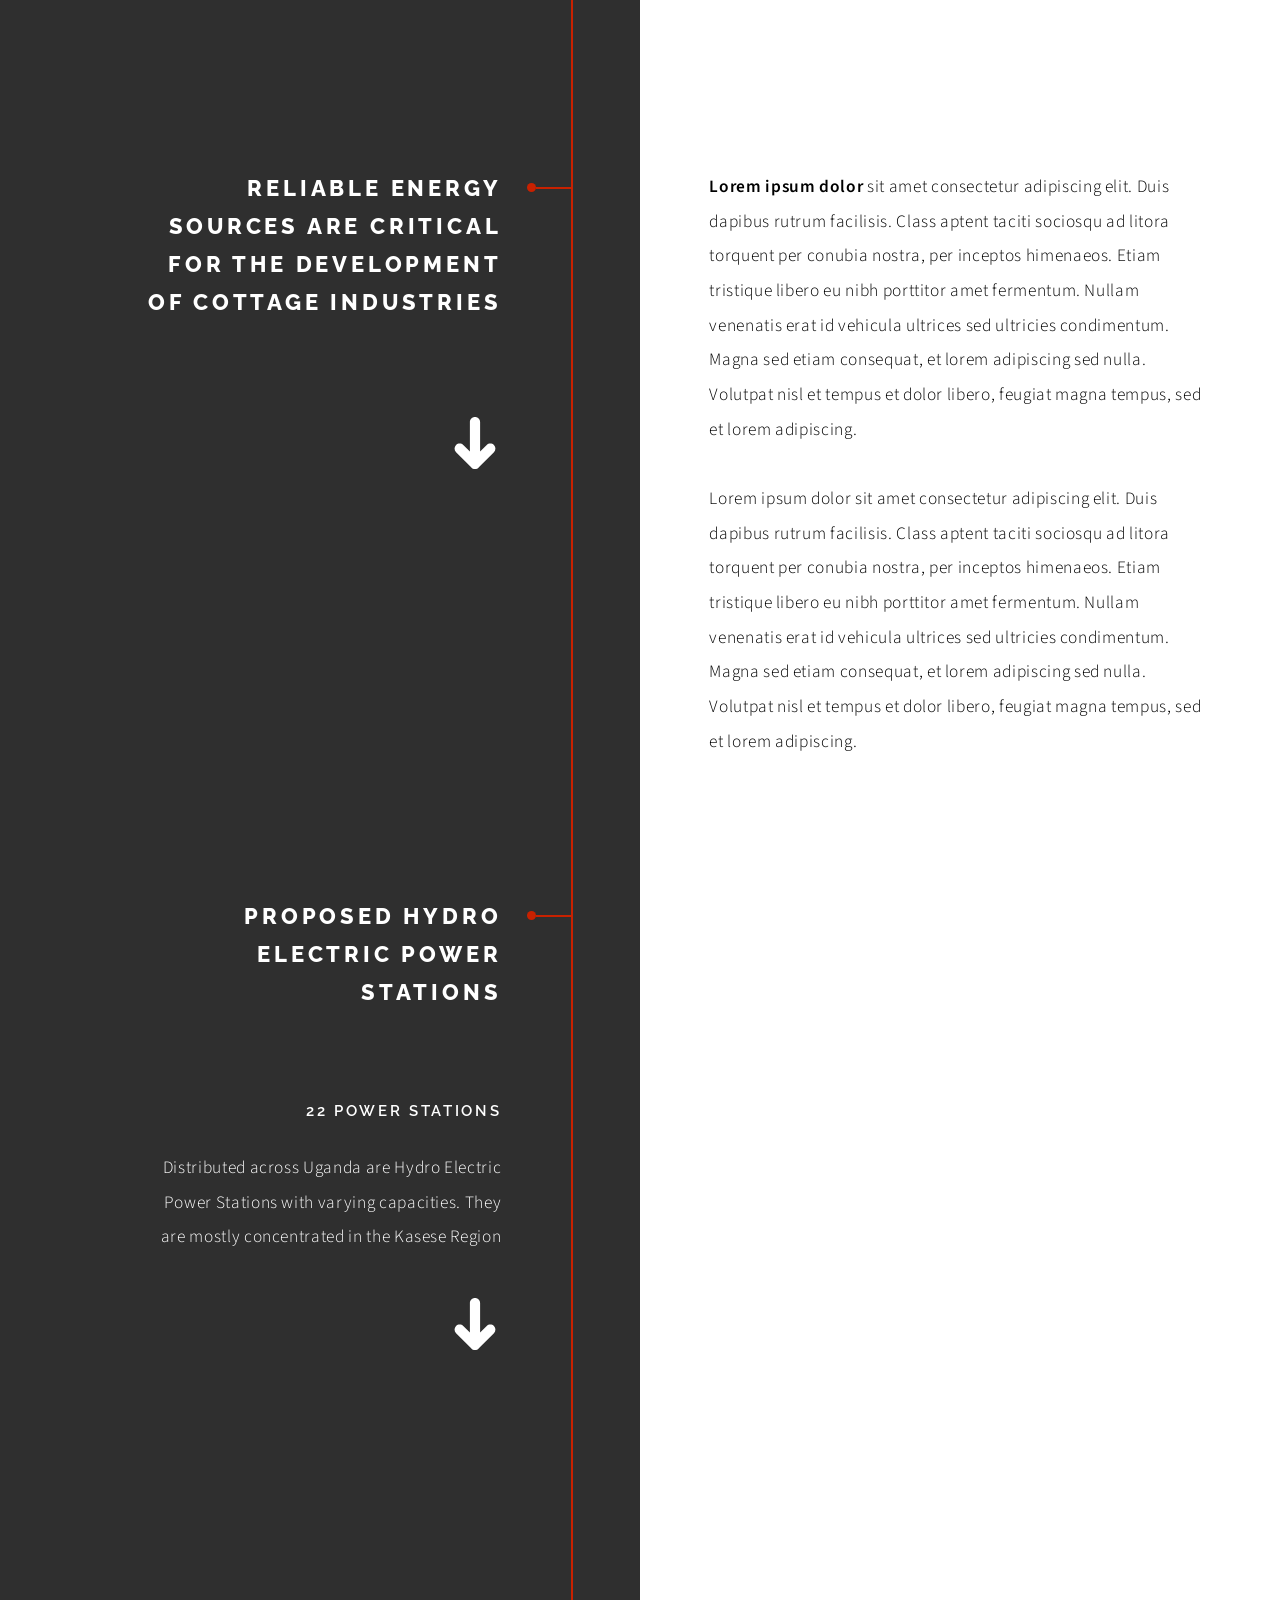
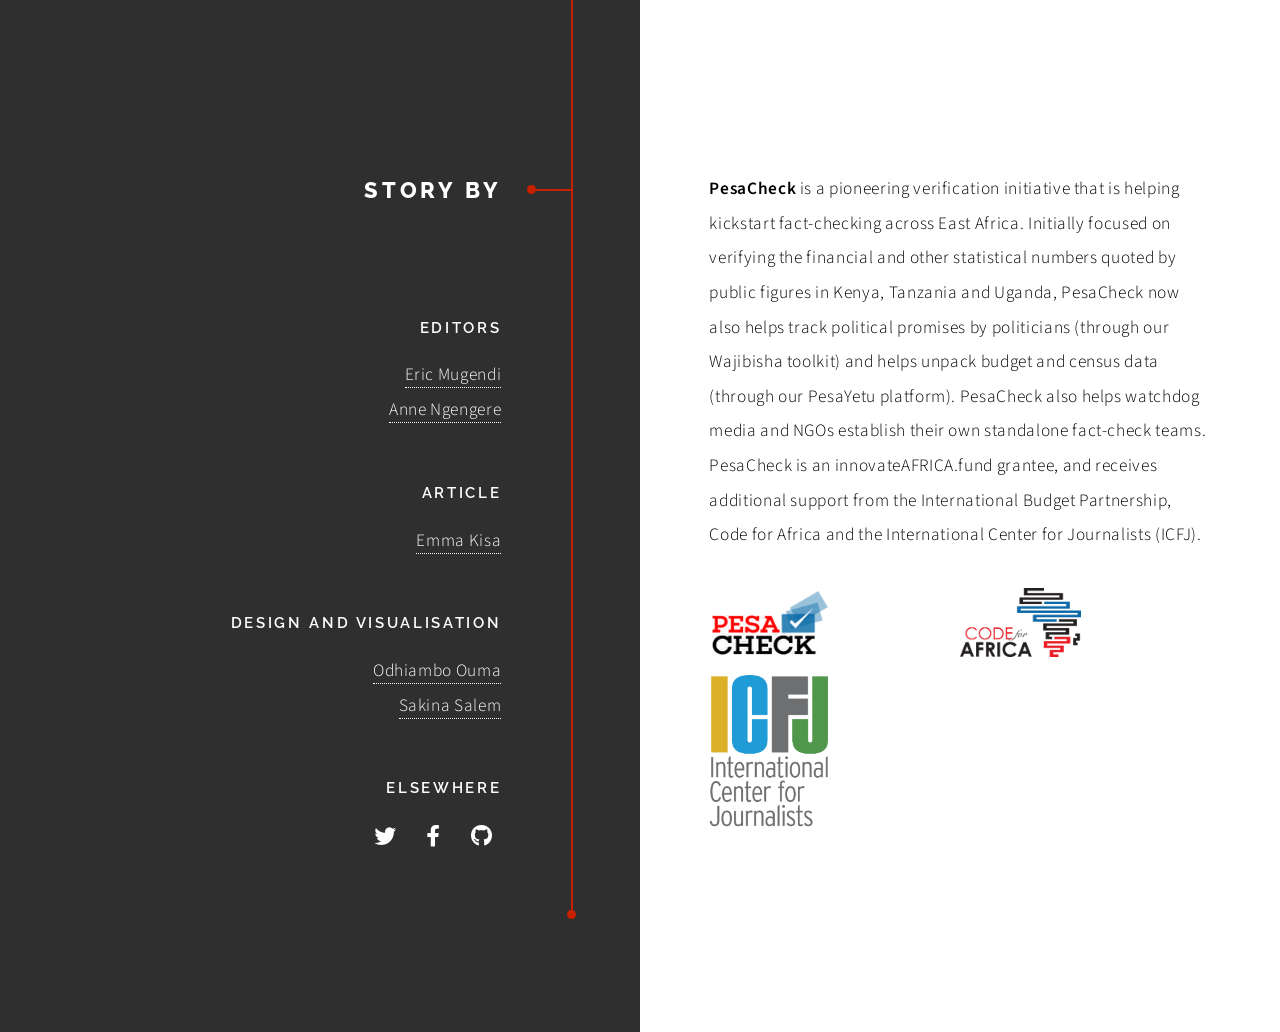
==== commit e853cca2: "it's working wohoo!!" ====
--- a/index.html
+++ b/index.html
@@ -22,7 +22,7 @@
 				<!-- Intro -->
 					<section class="intro">
 						<header>
-							<h1>Powering Uganda blah blah</h1>
+							<h1>Powering Uganda</h1>
 							<p>A Look at the State of the Energy Sector in Uganda </br> A story by <a href="https://twitter.com/pesacheck">PesaCheck</a></p>
 							<ul class="actions">
 								<li><a href="#first" class="arrow scrolly"><span class="label">Next</span></a></li>
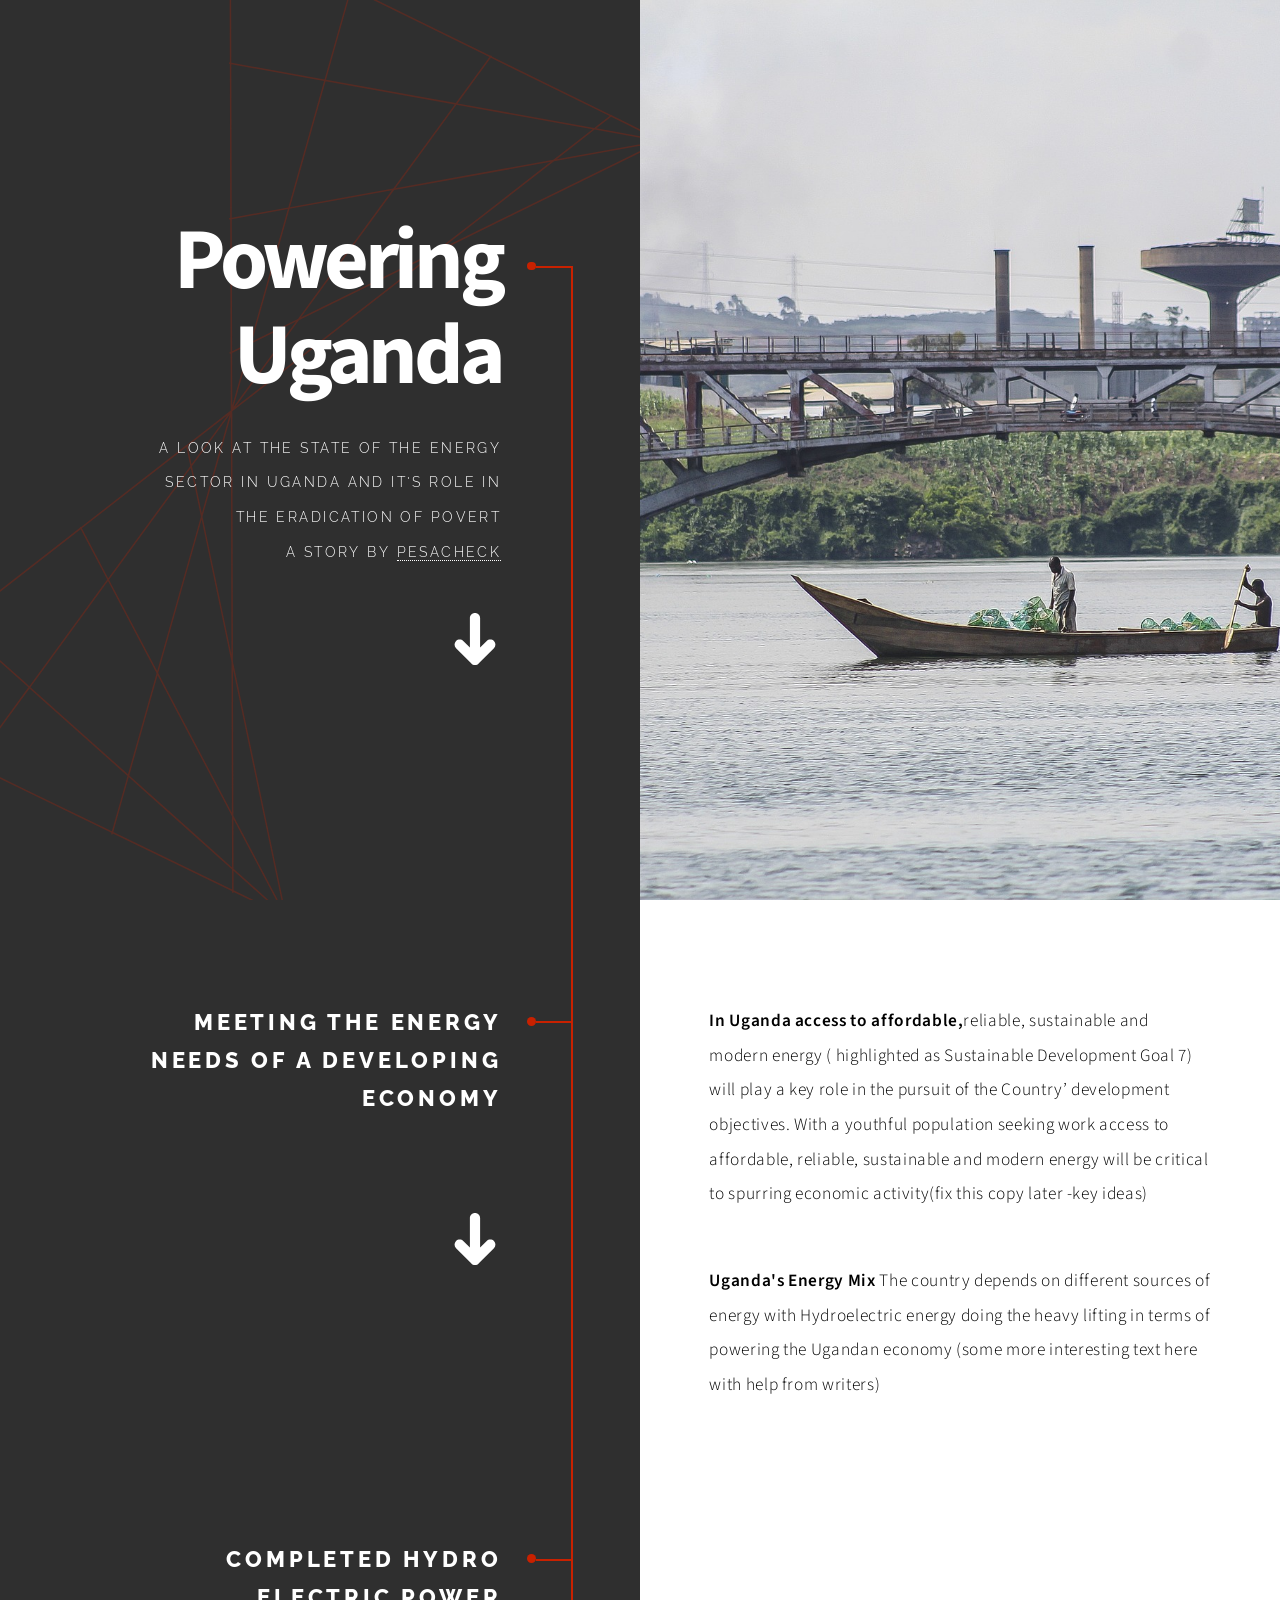
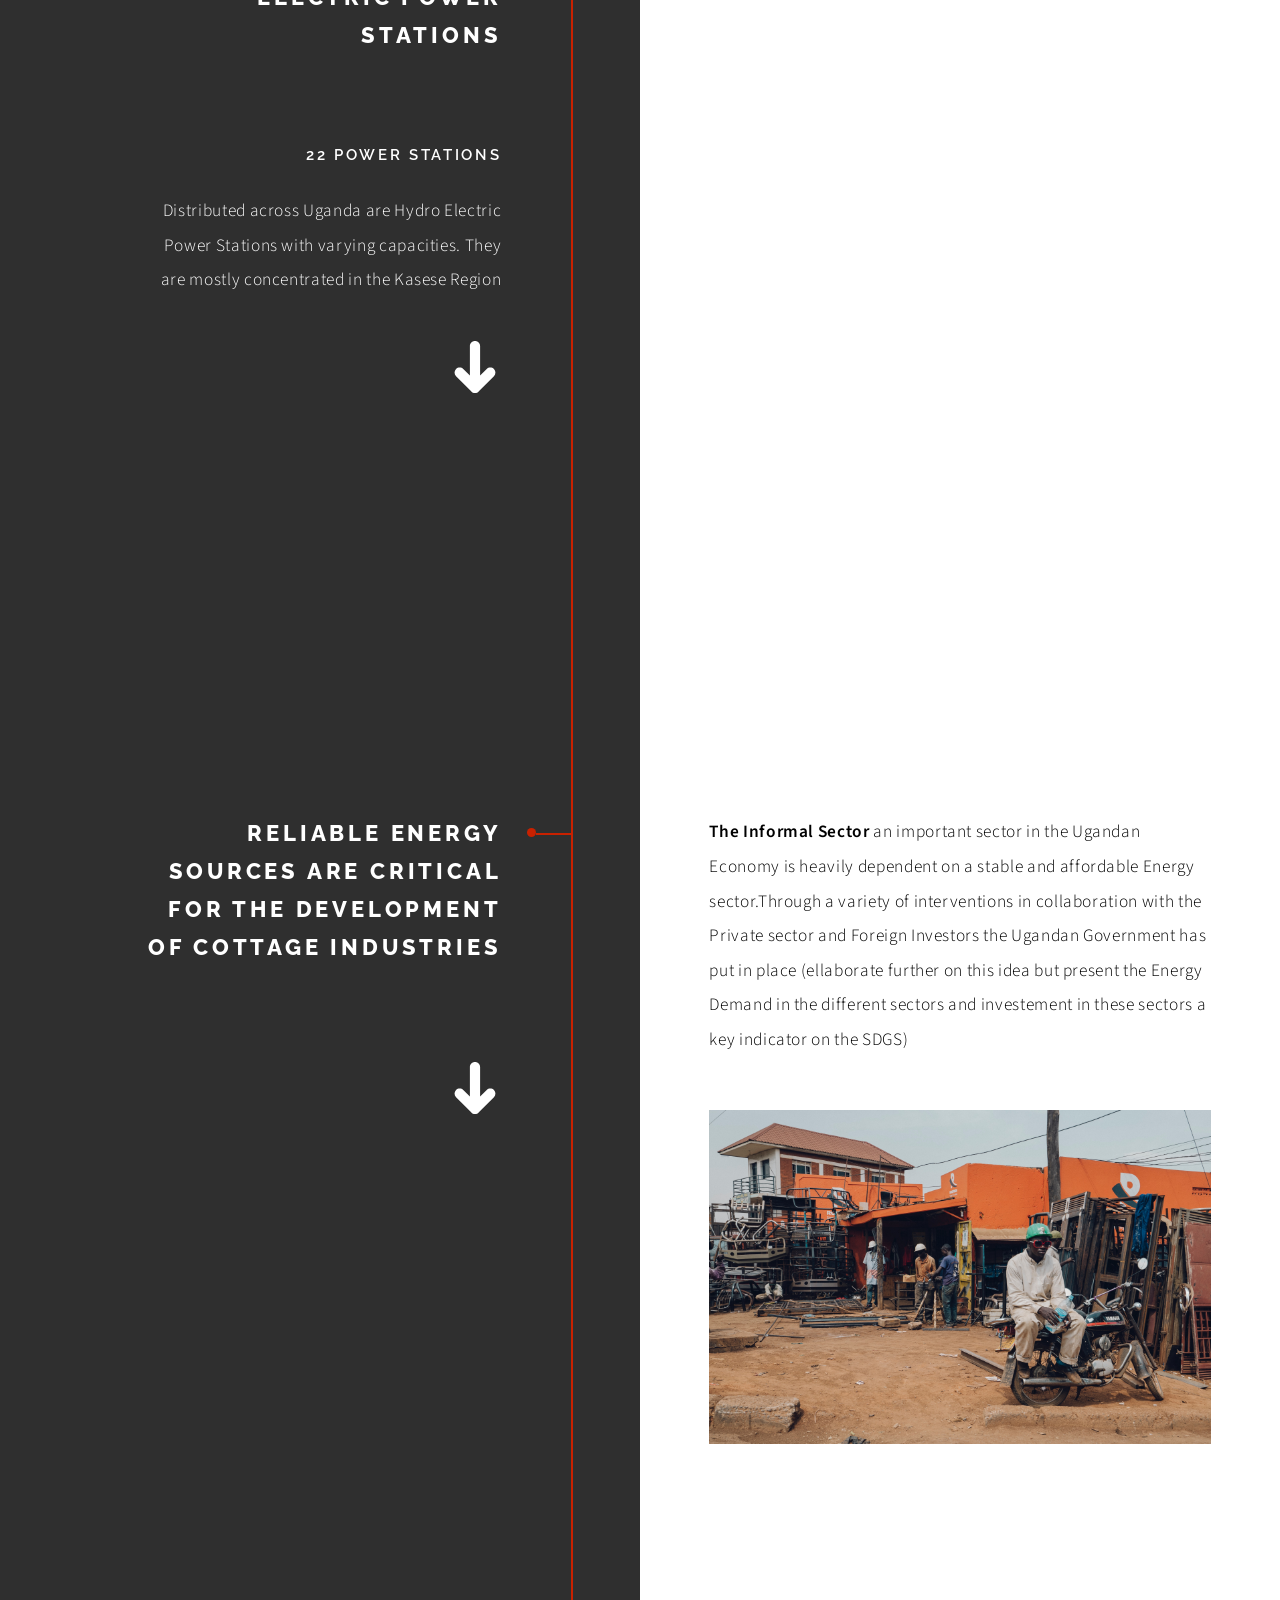
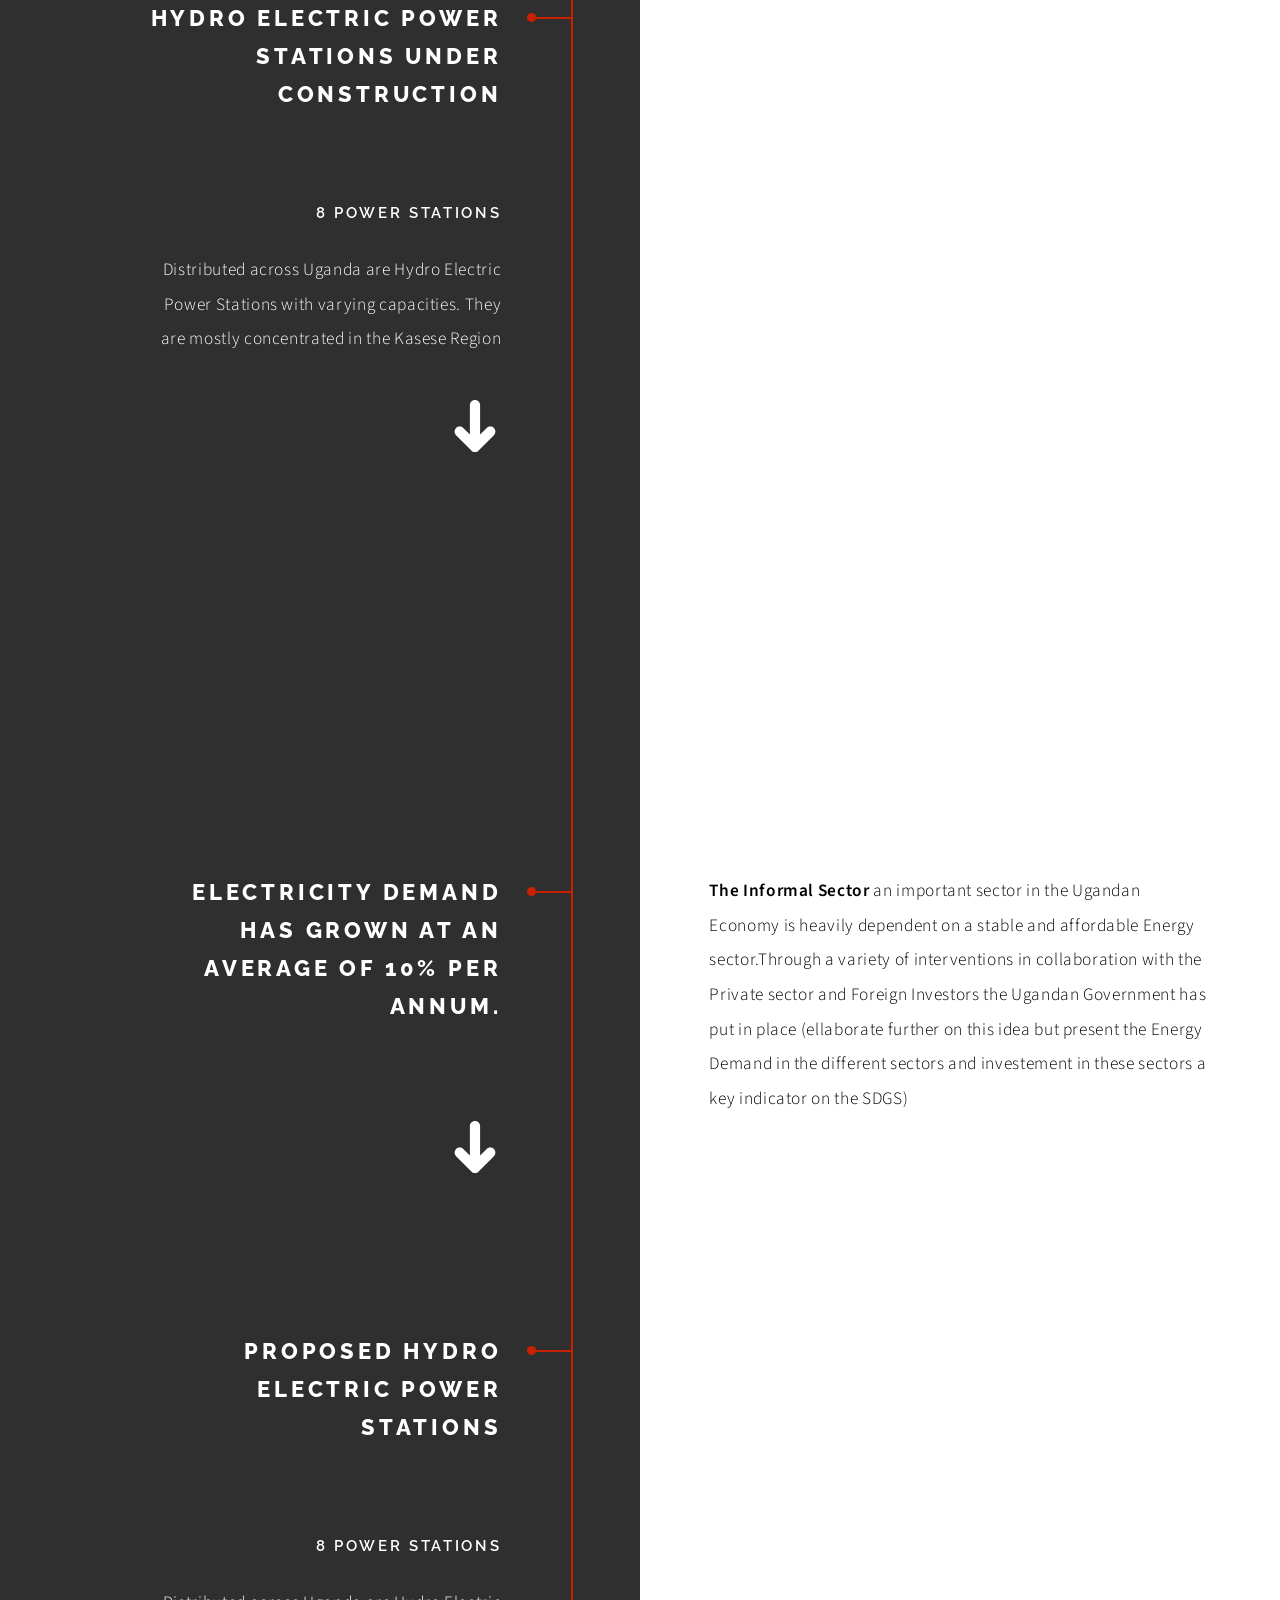
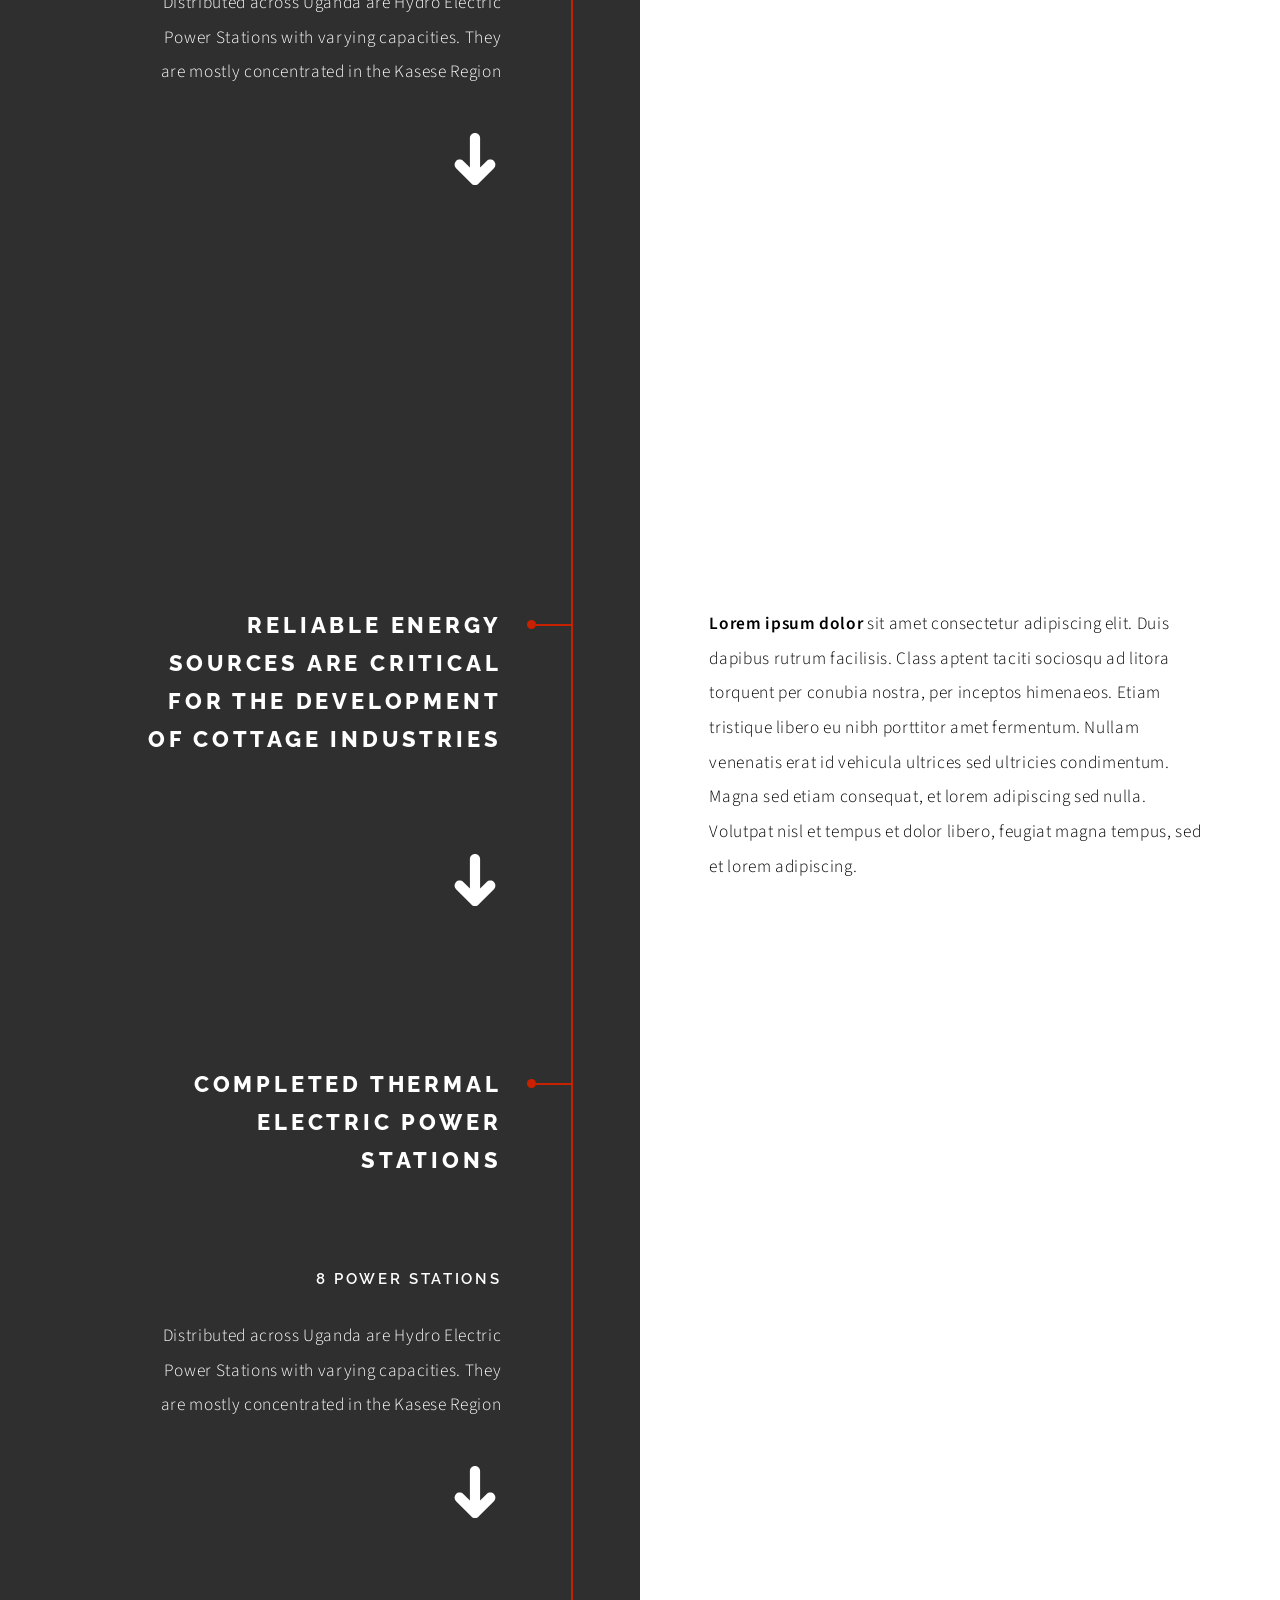
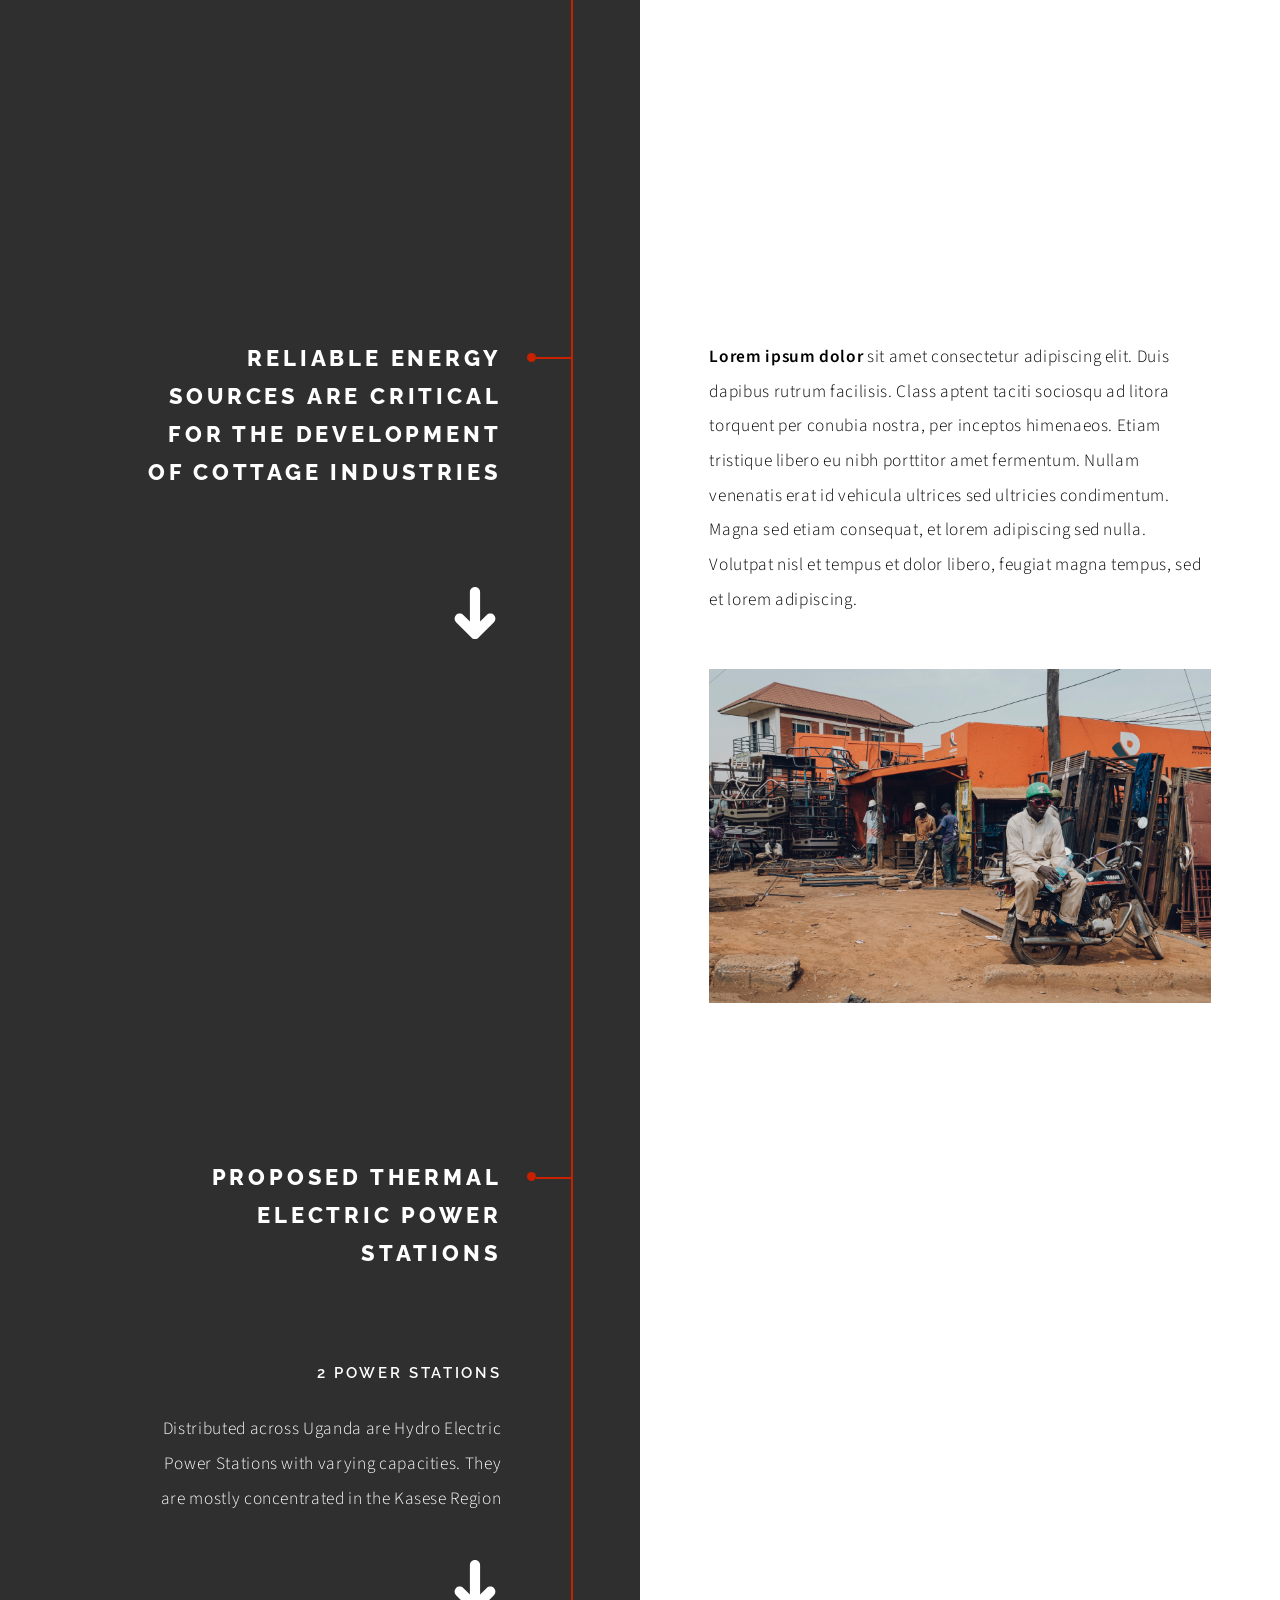
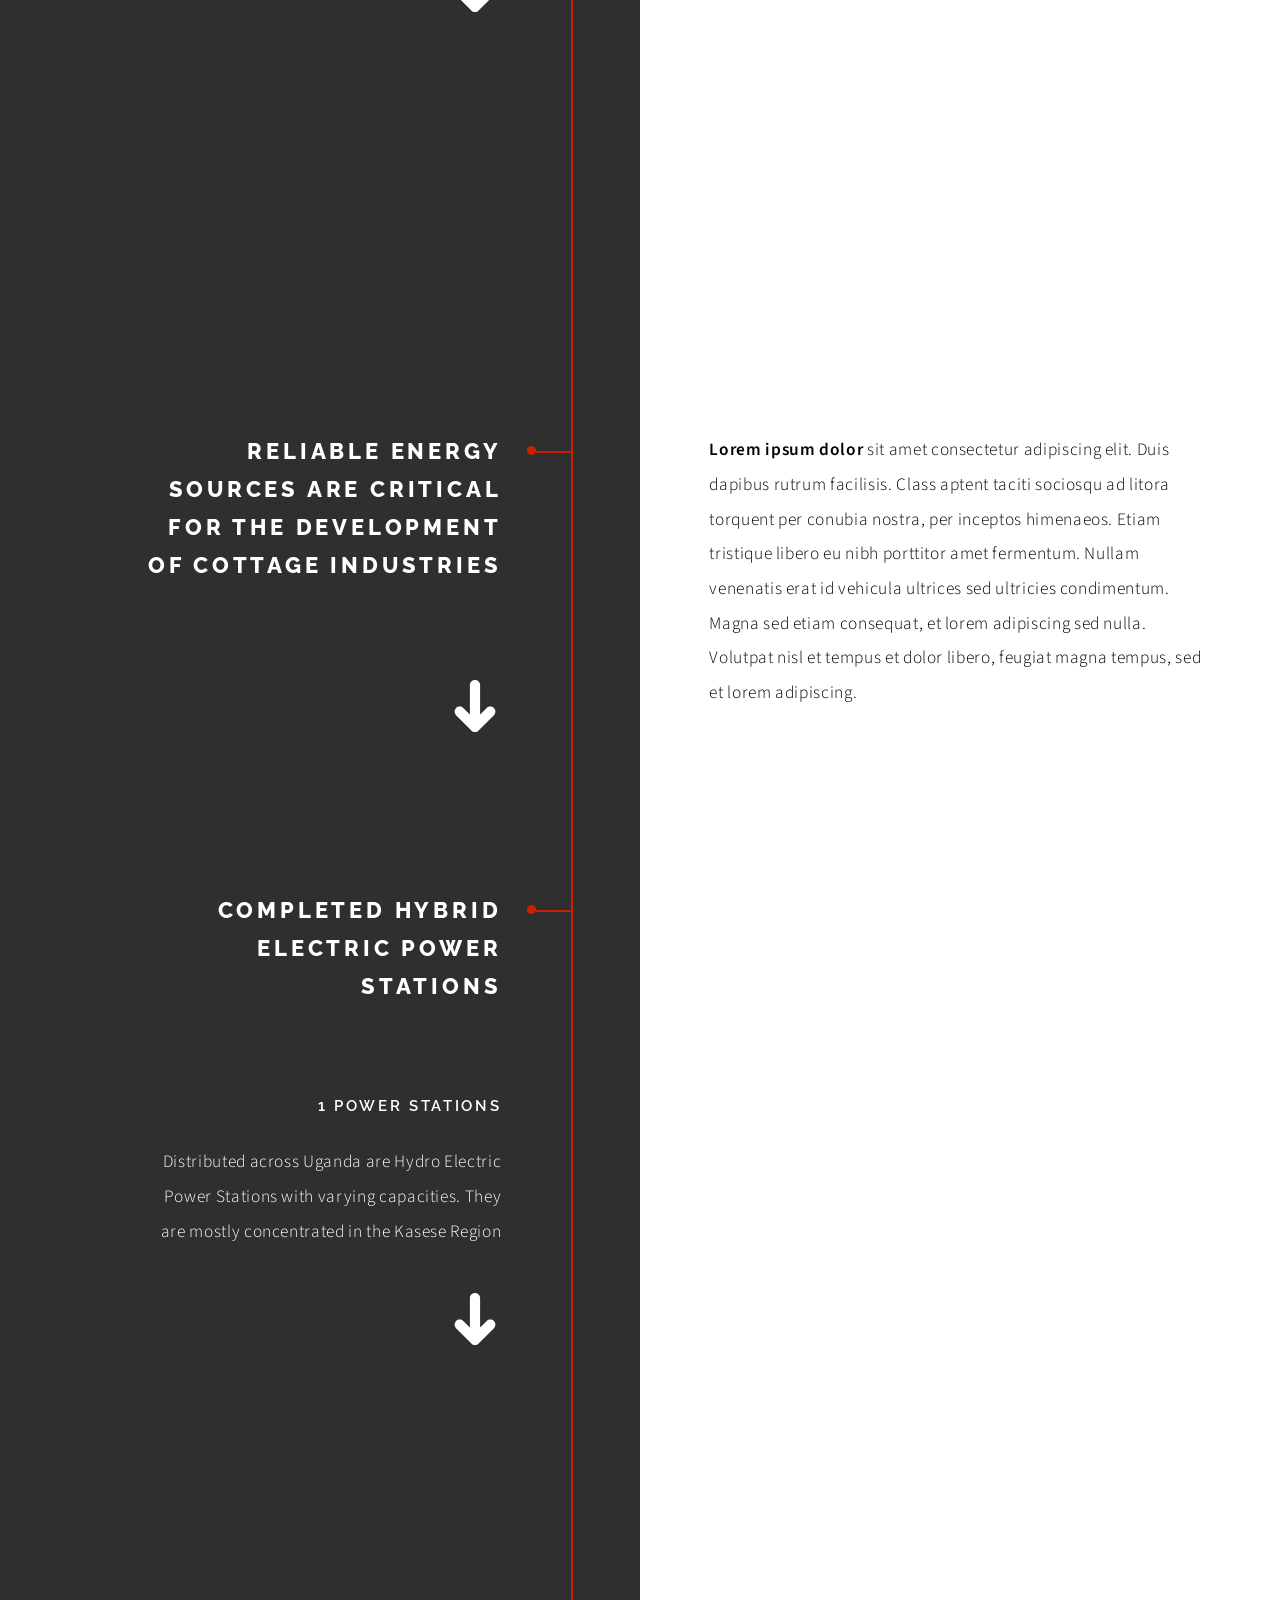
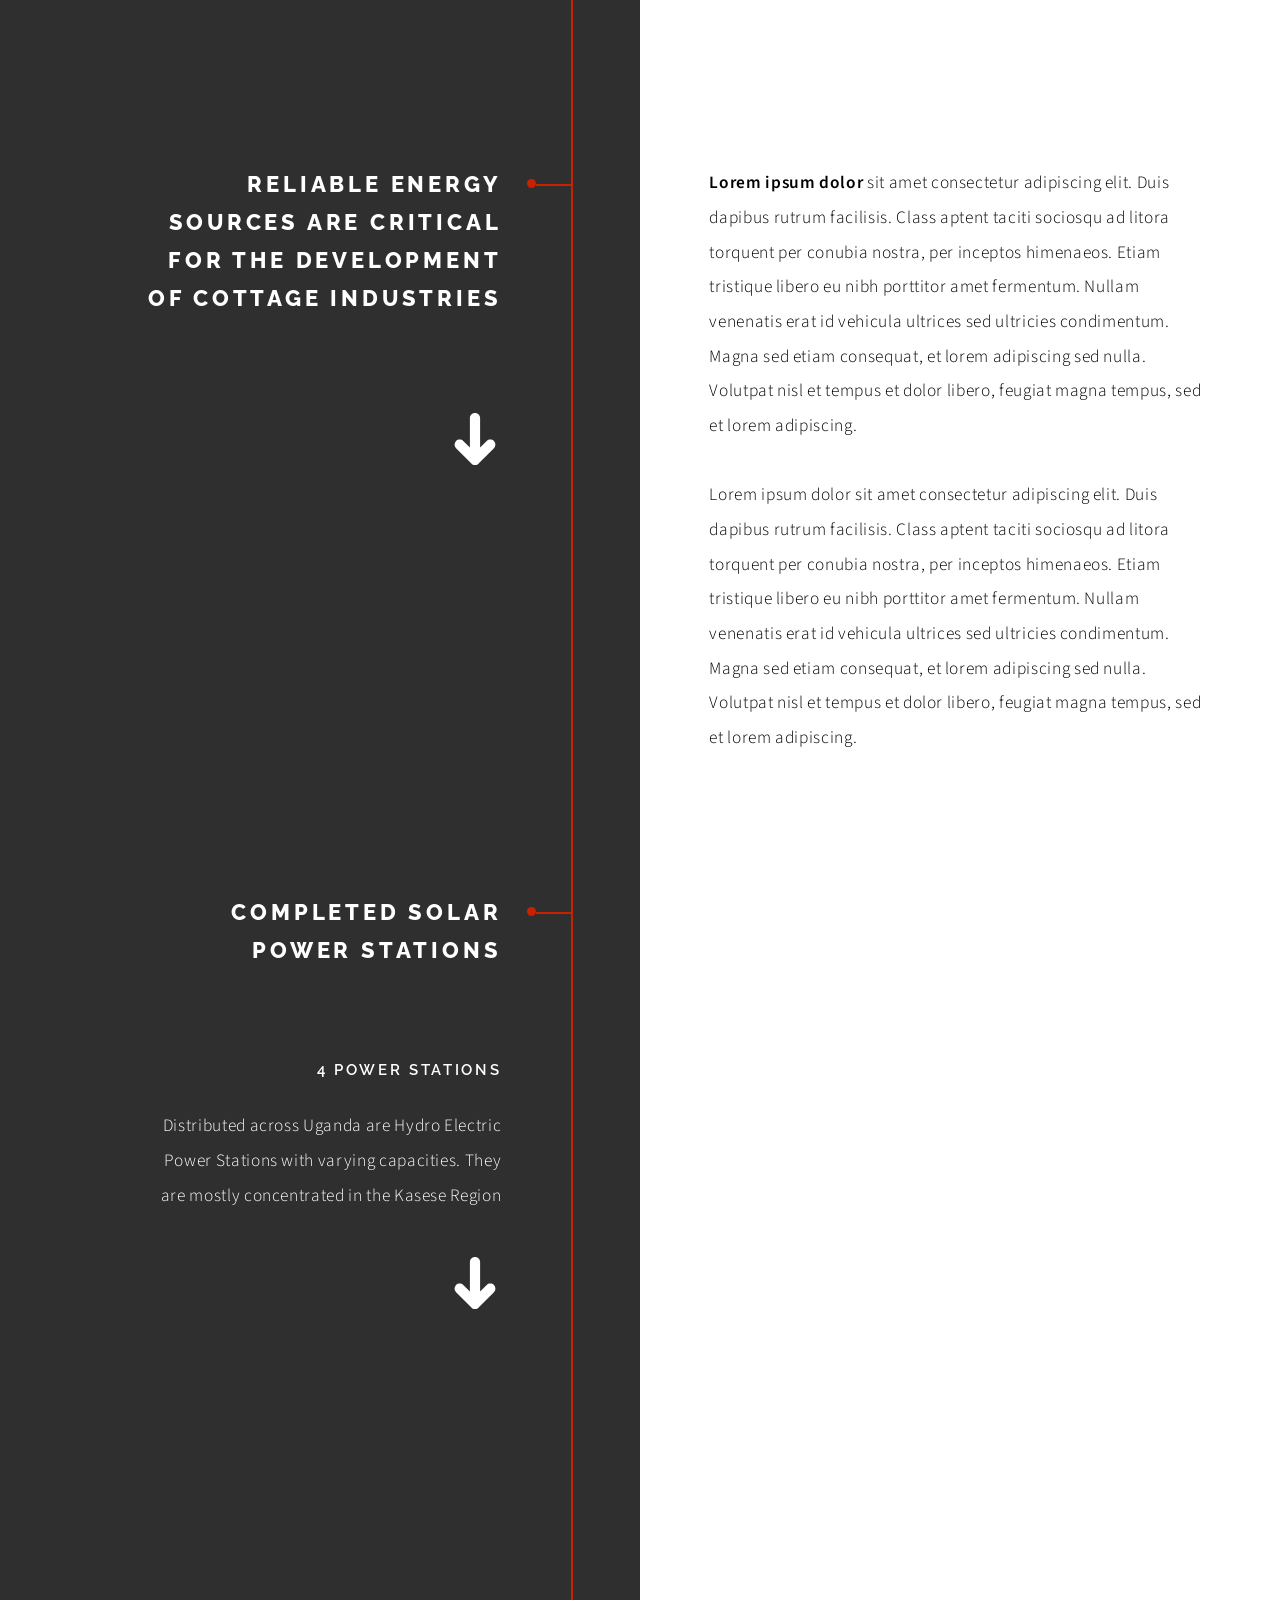
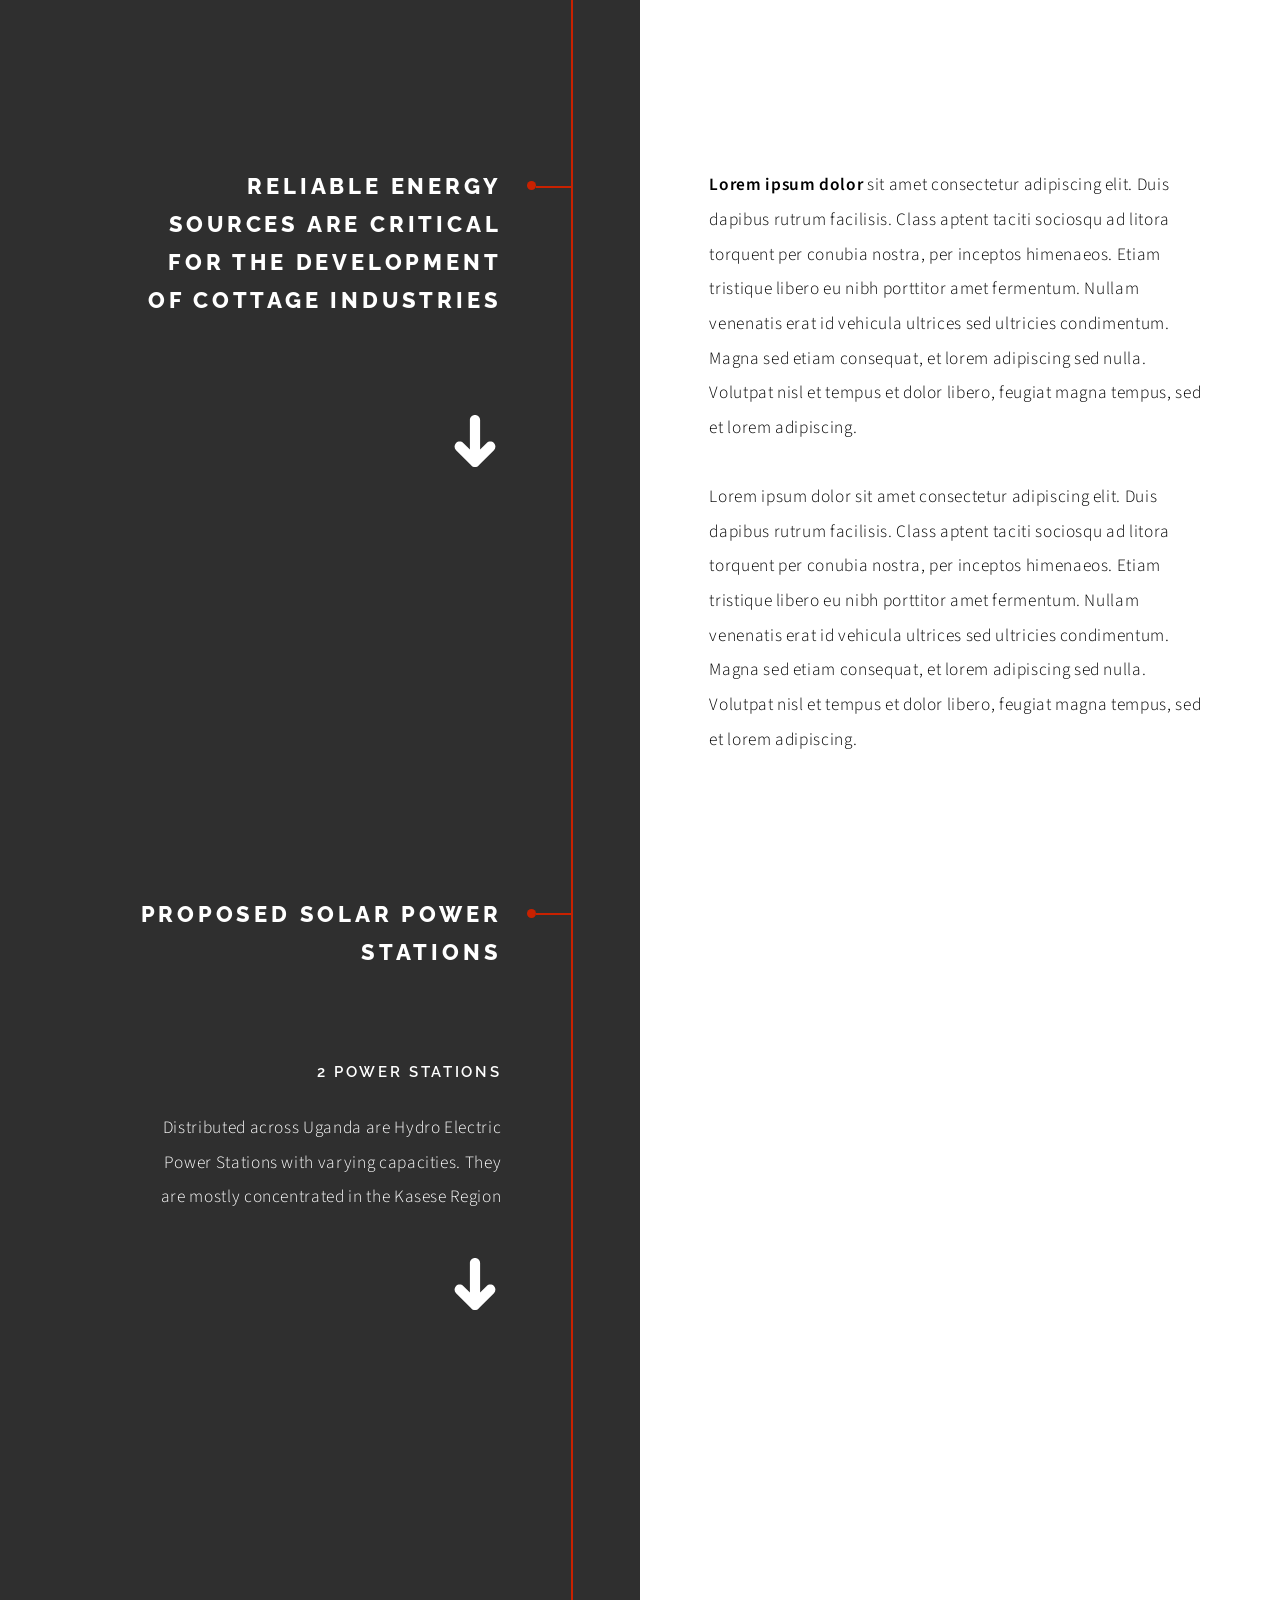
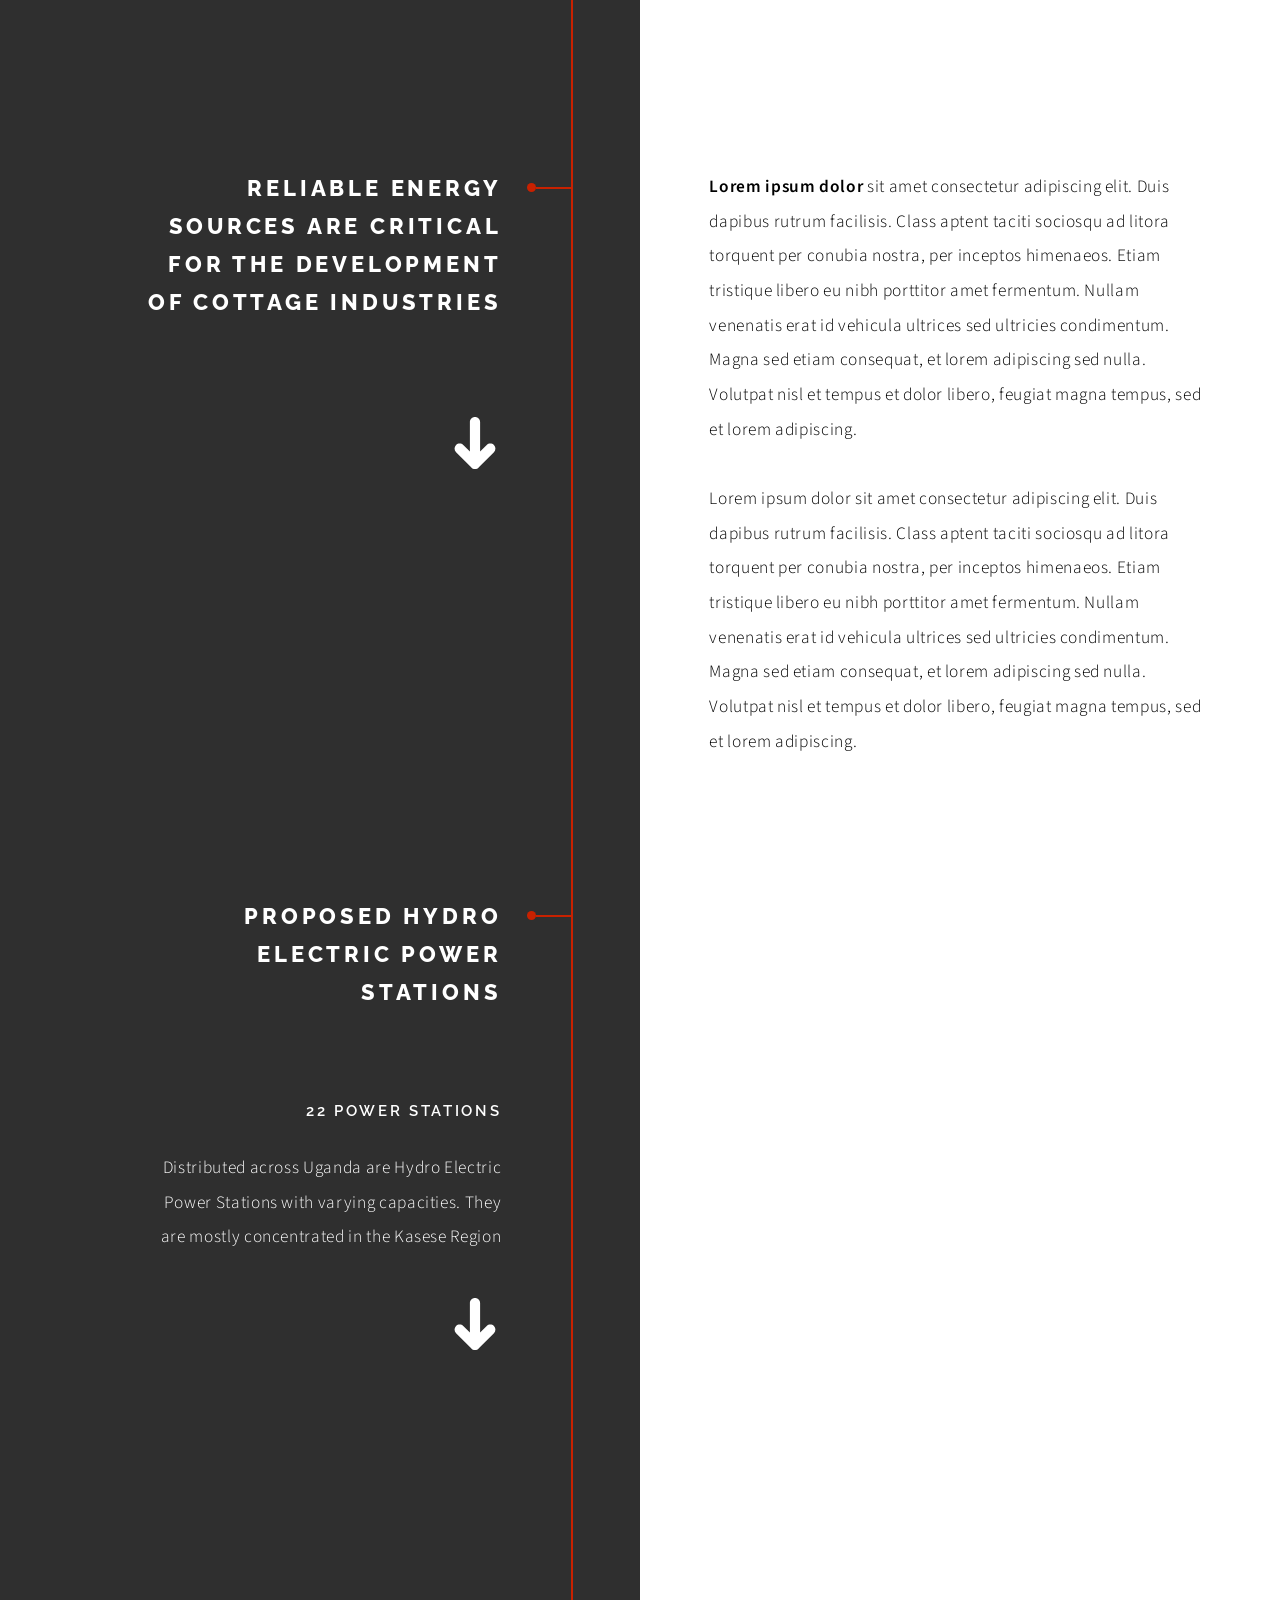
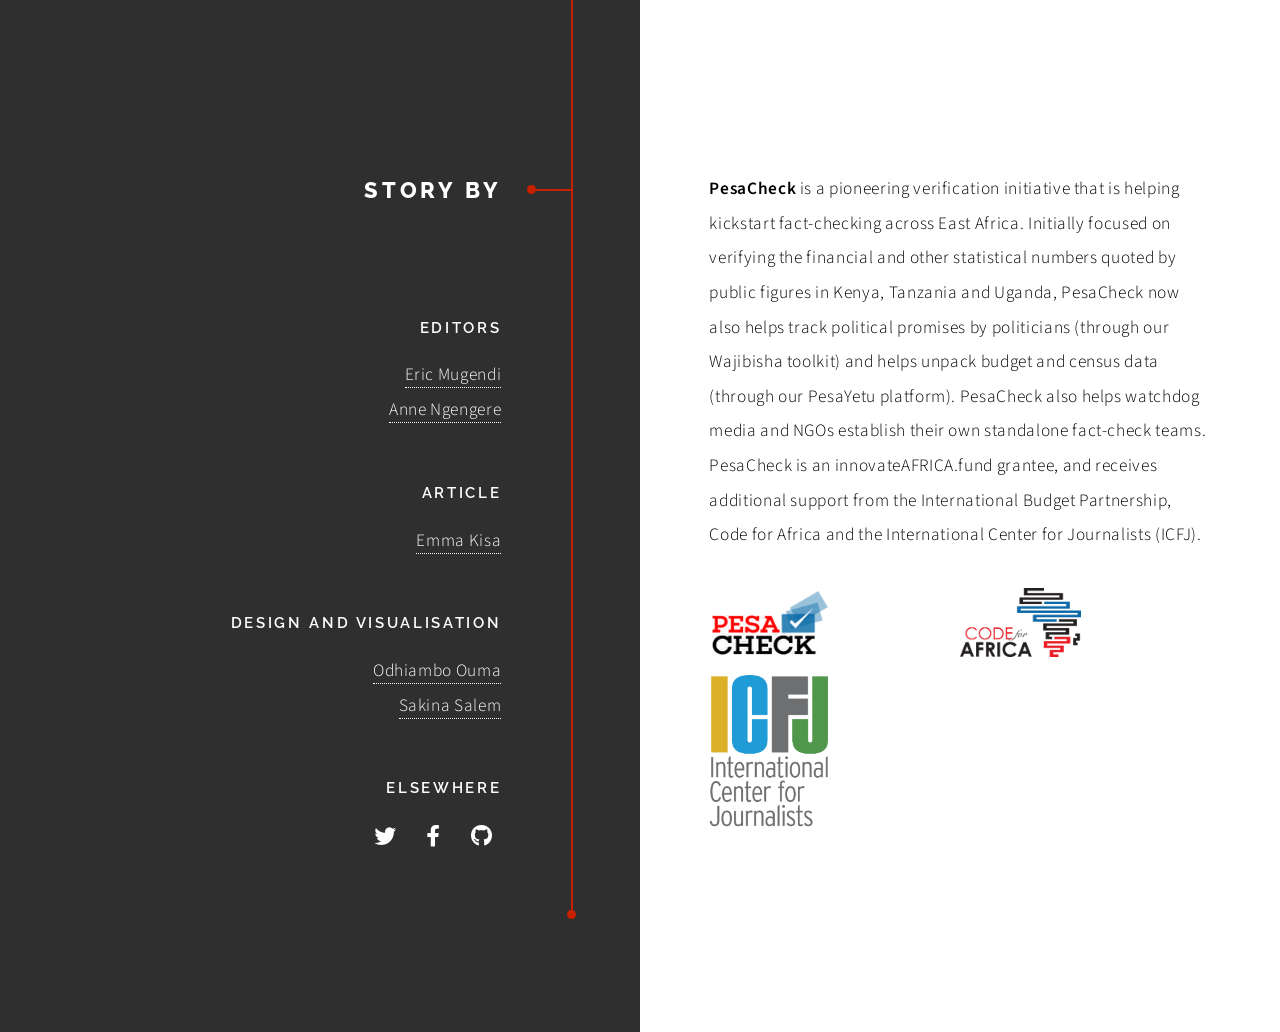
==== commit 040f81f3: "Editing copy text intro section" ====
--- a/index.html
+++ b/index.html
@@ -23,7 +23,7 @@
 					<section class="intro">
 						<header>
 							<h1>Powering Uganda</h1>
-							<p>A Look at the State of the Energy Sector in Uganda </br> A story by <a href="https://twitter.com/pesacheck">PesaCheck</a></p>
+							<p>A Look at the State of the Energy Sector in Uganda and it's role in  the eradication of povert </br> A story by <a href="https://twitter.com/pesacheck">PesaCheck</a></p>
 							<ul class="actions">
 								<li><a href="#first" class="arrow scrolly"><span class="label">Next</span></a></li>
 							</ul>
